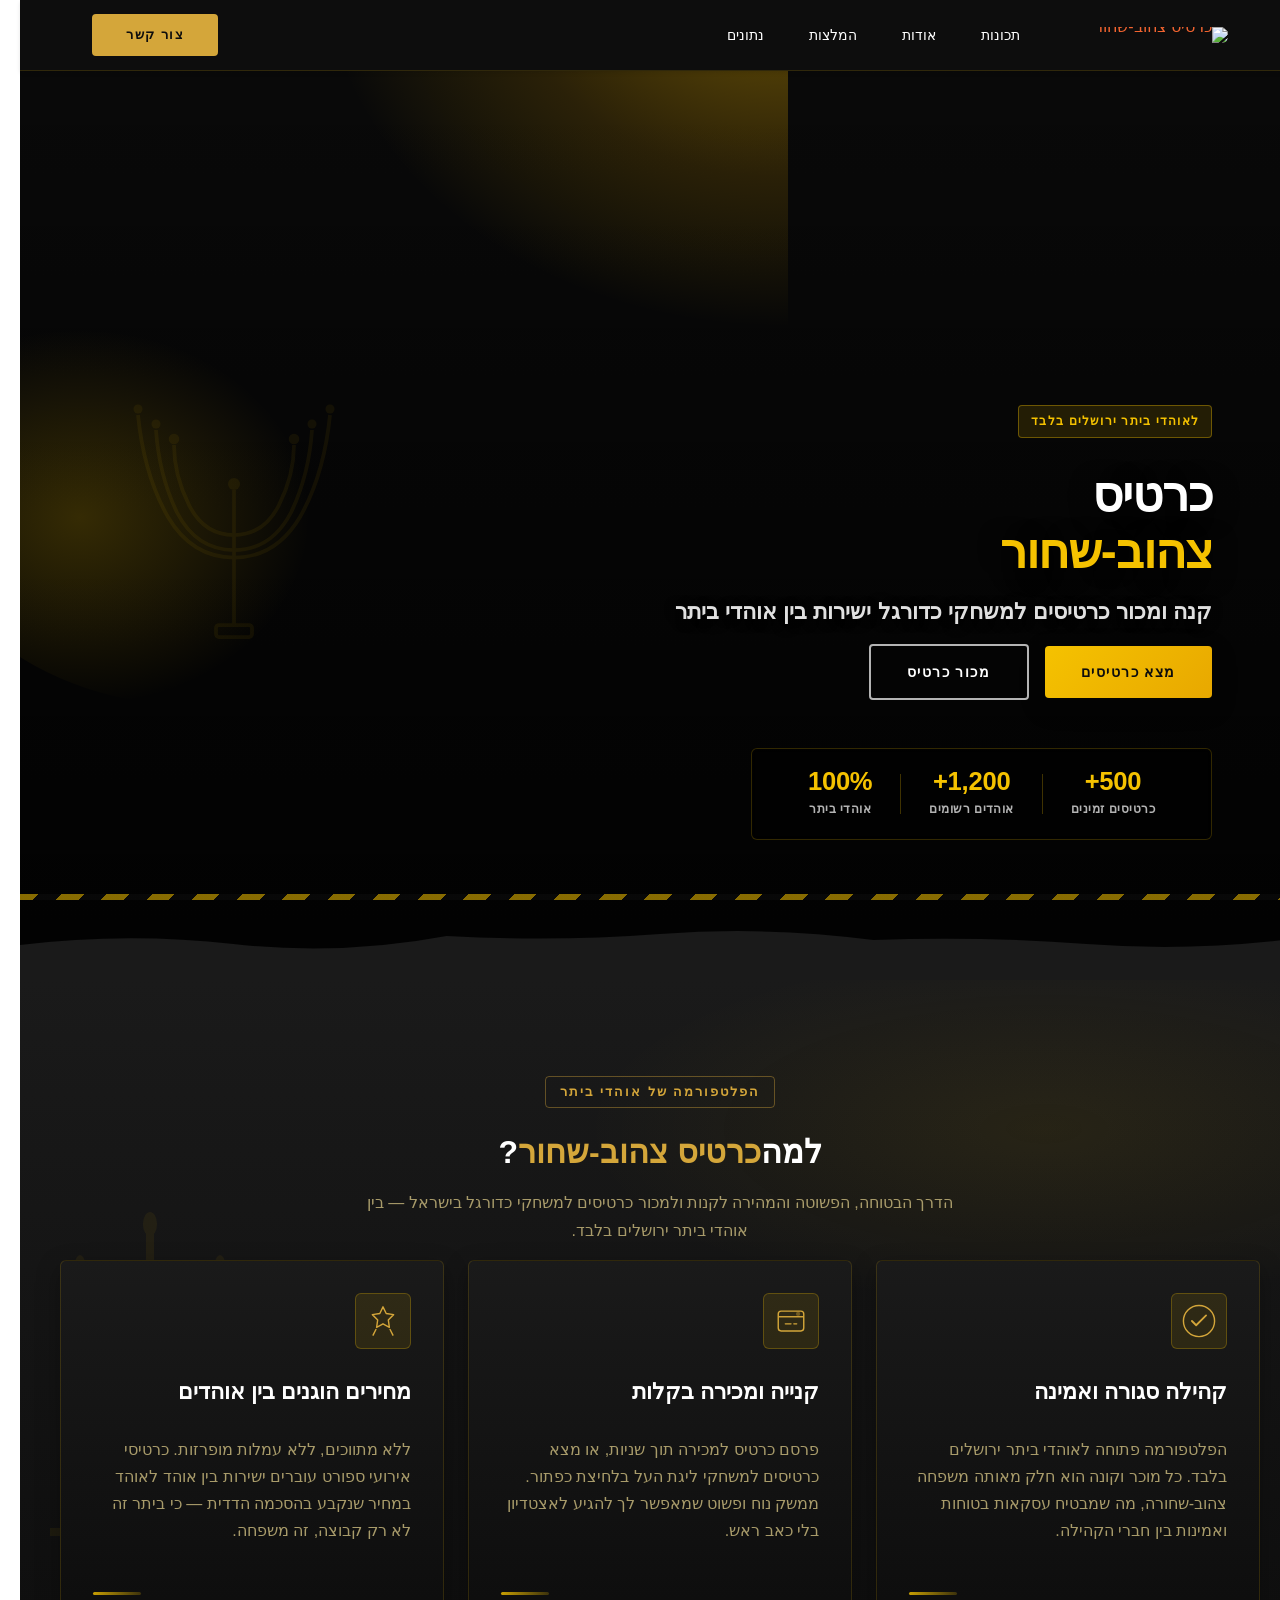
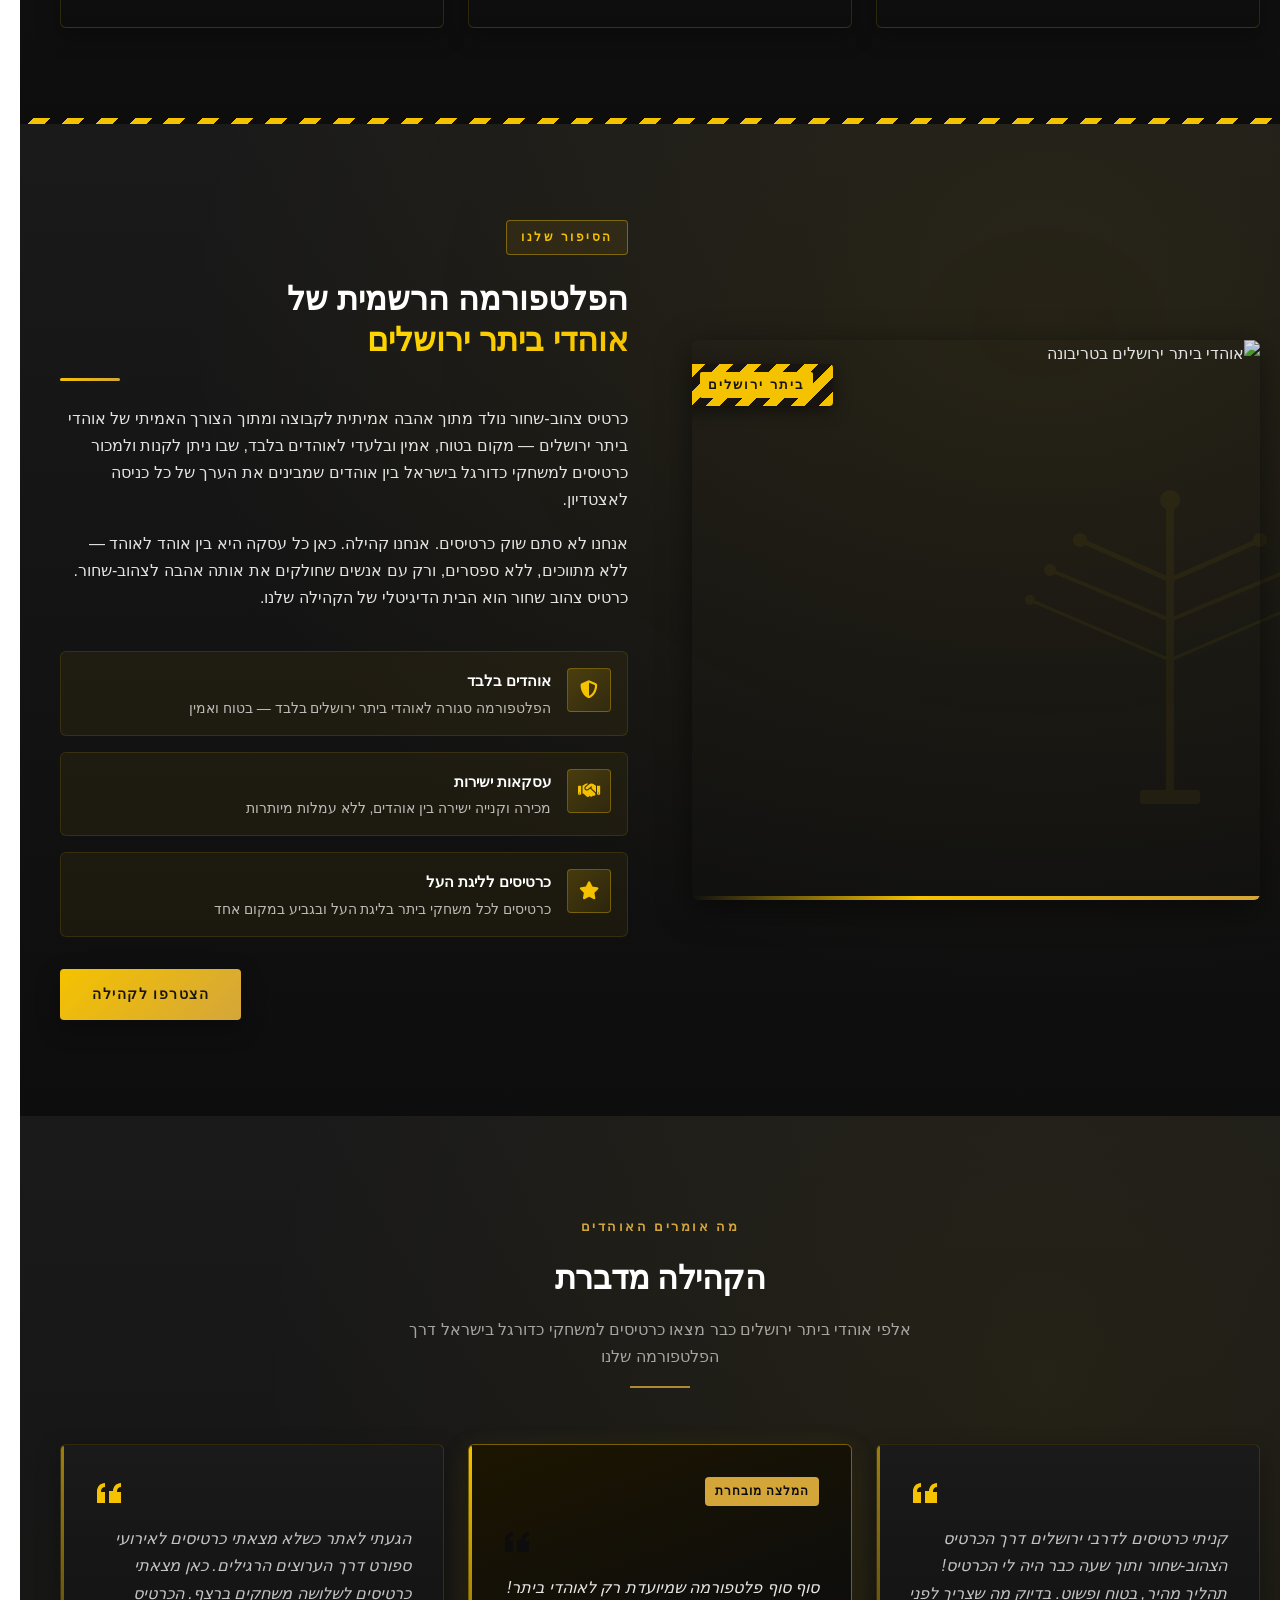
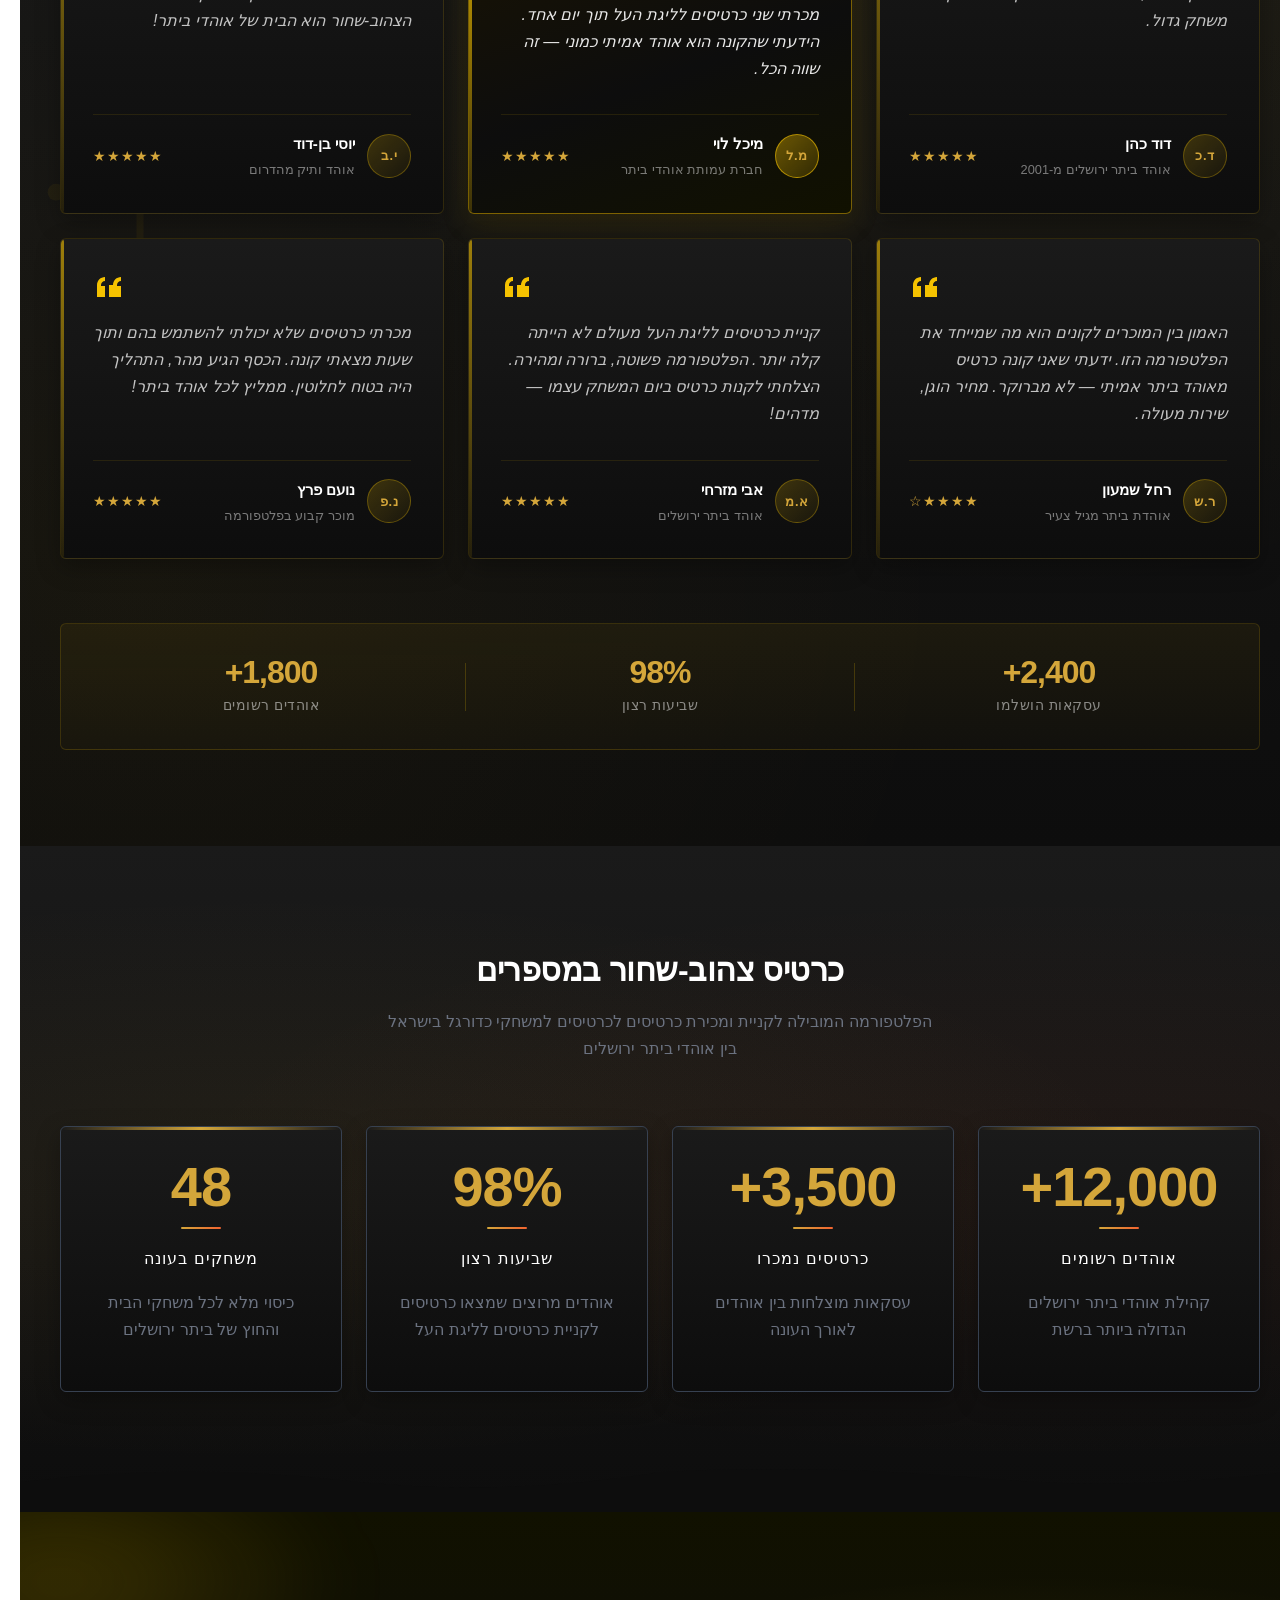
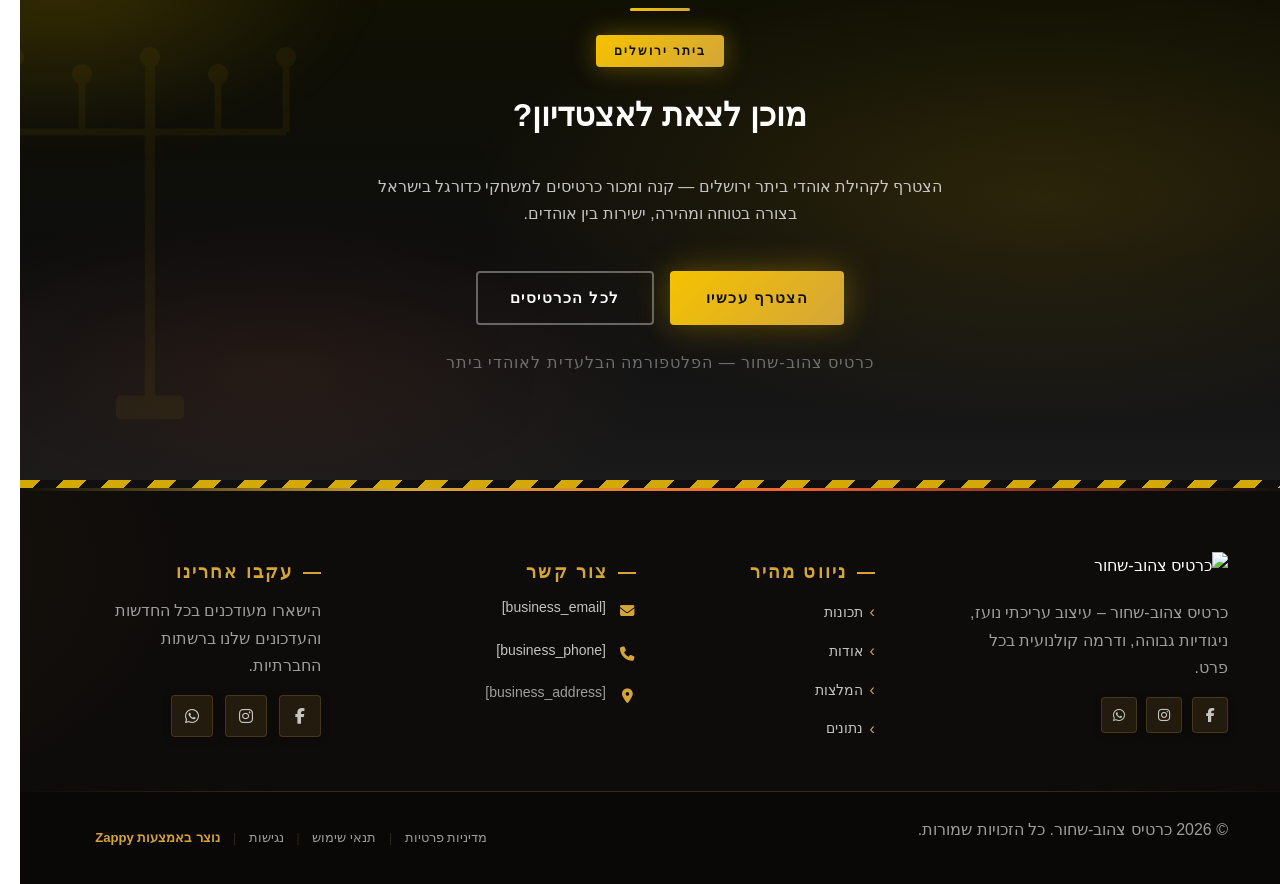
==== public/index.html @ 361d06b7 "Background sync: Progressive GitHub Sync" ====
<!doctype html><html dir="rtl" lang="he"><head><meta charset="UTF-8"><meta content="width=device-width,initial-scale=1" name="viewport"><meta content="index, follow" name="robots"><title>כרטיסים למשחקי כדורגל בישראל — כרטיס צהוב-שחור</title><meta content="בנה אתר לאוהדי ביתר ירושלים בלבד שבוא הם יכולים למכור או לקנות כרטיסים בין אוהדי ביתר שונים" name="description"><meta content="כרטיסים למשחקי כדורגל בישראל, כרטיסים לאירועי ספורט, כרטיס צהוב שחור, קניית כרטיסים לליגת העל" name="keywords"><link href="/assets/favicon.ico" rel="icon" type="image/x-icon"><link href="/assets/favicon-16x16.png" rel="icon" type="image/png" sizes="16x16"><link href="/assets/favicon-32x32.png" rel="icon" type="image/png" sizes="32x32"><link href="/assets/favicon-48x48.png" rel="icon" type="image/png" sizes="48x48"><link href="/assets/favicon-192x192.png" rel="icon" type="image/png" sizes="192x192"><link href="/assets/favicon-512x512.png" rel="icon" type="image/png" sizes="512x512"><link href="/assets/apple-touch-icon.png" rel="apple-touch-icon"><script>!function(){"use strict";var t="9a029552-6ef3-43c3-bfa1-12ee7709a500",e="https://api.zappy5.com/api/analytics/track",a=18e5,n=2592e6,o=!0,i=!0,r=!0;var s=function(){var e="zappy_visitor_"+t,a=null;try{if(a=localStorage.getItem(e)){var o=JSON.parse(a),i=Date.now();if(i-o.created<n)return o.lastSeen=i,localStorage.setItem(e,JSON.stringify(o)),o.id}}catch(t){console.warn("Zappy Analytics: LocalStorage not available")}var r="zv_"+Date.now()+"_"+Math.random().toString(36).substr(2,9);try{localStorage.setItem(e,JSON.stringify({id:r,created:Date.now(),lastSeen:Date.now()}))}catch(t){}return r}(),c=function(){var e="zappy_session_"+t,n=null;try{if(n=sessionStorage.getItem(e)){var o=JSON.parse(n),i=Date.now();if(i-o.timestamp<a)return o.timestamp=i,sessionStorage.setItem(e,JSON.stringify(o)),o.id}}catch(t){console.warn("Zappy Analytics: SessionStorage not available")}var r="zs_"+Date.now()+"_"+Math.random().toString(36).substr(2,9);try{sessionStorage.setItem(e,JSON.stringify({id:r,timestamp:Date.now()}))}catch(t){}return r}();function l(a,n){n=n||{};var o={website_id:t,event_type:a,page_path:window.location.pathname,referrer:document.referrer||"direct",visitor_id:s,session_id:c,metadata:n};if(navigator.sendBeacon){var i=new Blob([JSON.stringify(o)],{type:"application/json"});navigator.sendBeacon(e,i)}else fetch(e,{method:"POST",headers:{"Content-Type":"application/json"},body:JSON.stringify(o),keepalive:!0}).catch(function(t){console.warn("Zappy Analytics: Failed to track event",t)})}o&&l("pageview",{title:document.title,url:window.location.href}),i&&document.addEventListener("click",function(t){var e=t.target;if("BUTTON"===e.tagName||e.closest("button")){var a="BUTTON"===e.tagName?e:e.closest("button");l("click",{element:"button",text:a.textContent.trim().substring(0,100),id:a.id||null,class:a.className||null})}else if("A"===e.tagName||e.closest("a")){var n="A"===e.tagName?e:e.closest("a");l("navigation",{element:"link",text:n.textContent.trim().substring(0,100),href:n.href,external:n.hostname!==window.location.hostname})}},!0),r&&document.addEventListener("submit",function(t){var e=t.target;l("form_submit",{form_id:e.id||null,form_name:e.name||null,form_action:e.action||null,form_method:e.method||"GET"})},!0);var m=Date.now();window.addEventListener("beforeunload",function(){l("page_unload",{time_on_page:Math.floor((Date.now()-m)/1e3),page_path:window.location.pathname})}),window.zappyAnalytics={track:l,getVisitorId:function(){return s},getSessionId:function(){return c}}}()</script><meta content="כרטיסים למשחקי כדורגל בישראל — כרטיס צהוב-שחור" property="og:title"><meta content="בנה אתר לאוהדי ביתר ירושלים בלבד שבוא הם יכולים למכור או לקנות כרטיסים בין אוהדי ביתר שונים" property="og:description"><meta content="summary_large_image" name="twitter:card"><meta content="כרטיסים למשחקי כדורגל בישראל — כרטיס צהוב-שחור" name="twitter:title"><meta content="בנה אתר לאוהדי ביתר ירושלים בלבד שבוא הם יכולים למכור או לקנות כרטיסים בין אוהדי ביתר שונים" name="twitter:description"><meta content="website" property="og:type"><meta content="he_IL" property="og:locale"><link href="https://cdnjs.cloudflare.com/ajax/libs/font-awesome/6.4.0/css/all.min.css" rel="stylesheet"><link href="/assets/favicon.ico" rel="icon" type="image/x-icon"><link href="/assets/favicon-16x16.png" rel="icon" type="image/png" sizes="16x16"><link href="/assets/favicon-32x32.png" rel="icon" type="image/png" sizes="32x32"><link href="/assets/favicon-48x48.png" rel="icon" type="image/png" sizes="48x48"><link href="/assets/favicon-192x192.png" rel="icon" type="image/png" sizes="192x192"><link href="/assets/favicon-512x512.png" rel="icon" type="image/png" sizes="512x512"><link href="/assets/apple-touch-icon.png" rel="apple-touch-icon"><link href="https://cdn.jsdelivr.net/npm/vanilla-cookieconsent@3/dist/cookieconsent.css" rel="stylesheet"><script src="https://cdn.jsdelivr.net/npm/vanilla-cookieconsent@3/dist/cookieconsent.umd.js"></script><script src="https://cdn.jsdelivr.net/gh/mickidum/acc_toolbar/acctoolbar/acctoolbar.min.js"></script><link href="/styles.css" rel="stylesheet"><style id="zappy-dropdown-submenu-styles">#navMenu li:has(.sub-menu),.nav-menu li:has(.sub-menu),.navbar li:has(.sub-menu),nav li:has(.sub-menu){position:relative}#navMenu .sub-menu,.nav-menu .sub-menu,.navbar .sub-menu,nav .sub-menu{display:block!important;position:absolute!important;top:100%;left:0;min-width:220px;background:#fff;border-radius:8px;box-shadow:0 8px 25px rgba(0,0,0,.15);padding:8px 0;opacity:0;visibility:hidden;transform:translateY(10px);transition:all .3s ease;z-index:1000;list-style:none;pointer-events:none}#navMenu li:hover>.sub-menu,.nav-menu li:hover>.sub-menu,.navbar li:hover>.sub-menu,nav li:hover>.sub-menu{opacity:1!important;visibility:visible!important;transform:translateY(0)!important;pointer-events:auto!important}.sub-menu li{list-style:none;margin:0;padding:0}.sub-menu a{display:block!important;padding:10px 16px!important;color:var(--text-dark,#333)!important;font-weight:500;text-decoration:none;white-space:nowrap;transition:background-color .2s}.sub-menu .zappy-nav-child>a{padding-left:28px!important;font-size:.9em!important;opacity:.85!important}[dir=rtl] .sub-menu .zappy-nav-child>a,html[lang=ar] .sub-menu .zappy-nav-child>a,html[lang=he] .sub-menu .zappy-nav-child>a{padding-left:10px!important;padding-right:28px!important}.sub-menu .zappy-nav-parent>a{font-weight:600!important}.sub-menu a:hover{background-color:#f5f5f5}[dir=rtl] .nav-menu .sub-menu,[dir=rtl] .navbar .sub-menu,[dir=rtl] nav .sub-menu,html[lang=ar] .nav-menu .sub-menu,html[lang=ar] .navbar .sub-menu,html[lang=ar] nav .sub-menu,html[lang=he] .nav-menu .sub-menu,html[lang=he] .navbar .sub-menu,html[lang=he] nav .sub-menu{left:auto!important;right:0!important}.sub-menu:empty,.sub-menu:not(:has(li)):not(:has(> a)),.sub-menu:not(:has(li:not(.zappy-hidden-menu-item))):not(:has(> a)){display:none!important;opacity:0!important;visibility:hidden!important;pointer-events:none!important}li:has(.menu-group-title):hover>.sub-menu{opacity:1!important;visibility:visible!important;transform:translateY(0)!important;pointer-events:auto!important}#navMenu>li>.menu-group-title,.nav-menu>li>.menu-group-title{display:inline-block;padding:.5rem 1rem;cursor:default;user-select:none}@media (max-width:768px){#navMenu .sub-menu,.nav-menu .sub-menu,.navbar .sub-menu,nav .sub-menu{position:static!important;transform:none!important;box-shadow:none!important;background:0 0!important;max-height:0;overflow:hidden;opacity:0;visibility:hidden;transition:max-height .3s ease,opacity .3s ease;padding:0!important;border-radius:0!important}#navMenu .sub-menu.mobile-expanded,.nav-menu .sub-menu.mobile-expanded,.navbar .sub-menu.mobile-expanded{max-height:none!important;overflow-y:visible!important;opacity:1!important;visibility:visible!important;padding:8px 0 8px 16px!important}[dir=rtl] .sub-menu.mobile-expanded,html[lang=he] .sub-menu.mobile-expanded{padding:8px 16px 8px 0!important}#navMenu li:hover>.sub-menu,.nav-menu li:hover>.sub-menu,.navbar li:hover>.sub-menu,nav li:hover>.sub-menu{opacity:0;visibility:hidden;pointer-events:none}#navMenu li>.sub-menu.mobile-expanded,.nav-menu li>.sub-menu.mobile-expanded,.navbar li>.sub-menu.mobile-expanded,nav li>.sub-menu.mobile-expanded{opacity:1!important;visibility:visible!important;pointer-events:auto!important}#navMenu li:has(.sub-menu),.nav-menu li:has(.sub-menu),.navbar li:has(.sub-menu),nav li:has(.sub-menu){display:flex!important;flex-wrap:wrap!important;align-items:center!important;position:relative!important;min-height:44px!important}#navMenu li:has(.sub-menu)>a,.nav-menu li:has(.sub-menu)>a,.navbar li:has(.sub-menu)>a,nav li:has(.sub-menu)>a{flex:1!important;min-width:0!important}#navMenu li:has(.sub-menu)>.menu-group-title,.nav-menu li:has(.sub-menu)>.menu-group-title,.navbar li:has(.sub-menu)>.menu-group-title,nav li:has(.sub-menu)>.menu-group-title{flex:1!important;min-width:0!important;padding:0!important;line-height:inherit!important}#navMenu li:has(.sub-menu)>.sub-menu,.nav-menu li:has(.sub-menu)>.sub-menu,.navbar li:has(.sub-menu)>.sub-menu,nav li:has(.sub-menu)>.sub-menu{flex-basis:100%!important;width:100%!important}#navMenu li:has(.sub-menu)>a [class*=arrow],#navMenu li:has(.sub-menu)>a [class*=chevron],.nav-menu li:has(.sub-menu)>a .fa-angle-down,.nav-menu li:has(.sub-menu)>a .fa-chevron-down,.nav-menu li:has(.sub-menu)>a [class*=arrow],.nav-menu li:has(.sub-menu)>a [class*=chevron],nav li:has(.sub-menu)>a [class*=arrow],nav li:has(.sub-menu)>a [class*=chevron]{display:none!important;visibility:hidden!important}.mobile-submenu-toggle{display:flex!important;align-items:center!important;justify-content:center!important;width:44px!important;height:auto!important;background:0 0!important;border:none!important;cursor:pointer!important;color:var(--text-dark)!important;position:static!important;flex-shrink:0!important;align-self:stretch!important;z-index:2!important;padding:0!important;margin:0!important}.mobile-submenu-toggle::after{content:''!important;width:0!important;height:0!important;border-left:6px solid transparent!important;border-right:6px solid transparent!important;border-top:7px solid currentColor!important;transition:transform .3s ease!important}.mobile-submenu-toggle.expanded::after{transform:rotate(180deg)!important}.sub-menu a{padding:10px 0!important;display:block!important;color:var(--text-dark)!important;white-space:normal!important}.sub-menu .zappy-nav-child>a{padding-left:28px!important;font-size:.9em!important;opacity:.85!important}[dir=rtl] .sub-menu .zappy-nav-child>a,html[lang=ar] .sub-menu .zappy-nav-child>a,html[lang=he] .sub-menu .zappy-nav-child>a{padding-left:0!important;padding-right:28px!important}.sub-menu .zappy-nav-parent>a{font-weight:600!important}#navMenu.active,.nav-menu.active{max-width:100vw!important;overflow-x:hidden!important;box-sizing:border-box!important}.navbar .sub-menu li a,.zappy-products-dropdown .sub-menu a,nav.navbar .sub-menu li a{color:var(--text-dark)!important}}@media (min-width:769px){.mobile-submenu-toggle{display:none!important}}</style><style id="mobile-lang-menu-deployed-css">@media (max-width:768px){.lang-switcher,.nav-container .lang-switcher,.nav-cta-container .lang-switcher,.nav-ecommerce-icons .lang-switcher,.nav-icons-left .lang-switcher,.navbar .lang-switcher,.navbar .nav-cta-container .lang-switcher{display:none!important}.mobile-lang-menu{width:100%;border-top:1px solid rgba(128,128,128,.2);padding:8px 0 0 0;margin-top:8px}.mobile-lang-toggle{display:flex!important;align-items:center;justify-content:space-between;width:100%;padding:12px 16px;background:0 0;border:none;cursor:pointer;font-size:15px;color:inherit;font-family:inherit}.mobile-lang-toggle::after{content:'';display:inline-block;width:8px;height:8px;border-right:2px solid currentColor;border-bottom:2px solid currentColor;transform:rotate(45deg);transition:transform .3s ease;margin-left:8px}.mobile-lang-toggle.expanded::after{transform:rotate(-135deg)}.mobile-lang-options{max-height:0;overflow:hidden;transition:max-height .3s ease}.mobile-lang-options.expanded{max-height:300px}.mobile-lang-option{display:flex!important;align-items:center;gap:10px;padding:10px 24px;text-decoration:none;color:inherit;font-size:14px;font-family:inherit}.mobile-lang-option:hover{background:rgba(128,128,128,.1)}.mobile-lang-option.active{font-weight:600;opacity:.7;pointer-events:none}.mobile-lang-option img{width:20px;height:20px;border-radius:50%}}@media (min-width:769px){.mobile-lang-menu{display:none!important}}</style><style id="zappy-widget-visibility">#mic-access-tool-box,#mic-access-tool-general-button,#mic-init-access-tool #mic-access-tool-box,#mic-init-access-tool #mic-access-tool-general-button,#mic-init-access-tool .mic-access-tool-general-button,._access-icon,._access-menu,.mic-access-tool-box,.mic-access-tool-general-button,div[id*=mic-access-tool-box]{display:none!important;visibility:hidden!important;opacity:0!important;pointer-events:none!important}</style></head><body><nav class="navbar" dir="rtl"><button aria-label="Menu" class="mobile-toggle" id="mobileToggle"><svg viewBox="0 0 24 24" fill="none" height="24" width="24" class="hamburger-icon"><path d="M3 12h18M3 6h18M3 18h18" stroke="currentColor" stroke-width="2" stroke-linecap="round"></path></svg><svg viewBox="0 0 24 24" fill="none" height="24" width="24" class="close-icon" style="display:none"><path d="M18 6L6 18M6 6l12 12" stroke="currentColor" stroke-width="2" stroke-linecap="round"></path></svg></button><button aria-label="Call" class="phone-header-btn" data-phone="[business_phone]"><svg viewBox="0 0 24 24" fill="currentColor" height="20" width="20"><path d="M22 16.92v3a2 2 0 0 1-2.18 2 19.79 19.79 0 0 1-8.63-3.07 19.5 19.5 0 0 1-6-6 19.79 19.79 0 0 1-3.07-8.67A2 2 0 0 1 4.11 2h3a2 2 0 0 1 2 1.72 12.84 12.84 0 0 0 .7 2.81 2 2 0 0 1-.45 2.11L8.09 9.91a16 16 0 0 0 6 6l1.27-1.27a2 2 0 0 1 2.11-.45 12.84 12.84 0 0 0 2.81.7A2 2 0 0 1 22 16.92z"></path></svg></button><div class="nav-container"><div class="nav-right-group"><div class="nav-brand"><a href="/" class="logo-link"><img alt="כרטיס צהוב-שחור" src="/assets/general-logo.webp" class="logo"></a></div><ul class="nav-menu" id="navMenu"><li><a href="#features">תכונות</a></li><li><a href="#about">אודות</a></li><li><a href="#testimonials">המלצות</a></li><li><a href="#stats">נתונים</a></li></ul></div><div class="nav-cta-container"><a href="#cta" class="nav-cta-btn">צור קשר</a></div></div></nav><script>window.addEventListener("load",function(){const e=document.querySelector(".navbar, nav, header");if(!e)return void console.log("[Navbar] Navbar element not found");let t=document.getElementById("mobileToggle")||document.querySelector(".mobile-toggle")||document.querySelector(".hamburger")||document.querySelector(".hamburger-menu")||document.querySelector(".menu-toggle")||document.querySelector(".burger-menu")||document.querySelector('[aria-label="Menu"]')||document.querySelector('[aria-label="תפריט"]');const o=document.querySelector(".phone-header-btn"),n=window.getComputedStyle(e);let r=n.backgroundColor;if(console.log("[Navbar] Initial navbar background:",r),"transparent"===r||"rgba(0, 0, 0, 0)"===r||r.startsWith("rgba")&&r.includes(", 0)")){const e=n.backgroundImage;if(e&&"none"!==e)console.log("[Navbar] Navbar has background image/gradient, using dark text"),r="rgb(240, 240, 240)";else{const e=window.getComputedStyle(document.body).backgroundColor;console.log("[Navbar] Navbar transparent, using body background:",e),r=e}}const i=r.match(/\d+/g);if(i&&i.length>=3){const e=(.299*parseInt(i[0])+.587*parseInt(i[1])+.114*parseInt(i[2]))/255;console.log("[Navbar] Mobile button colors preserved from Claude CSS (luminance:",e.toFixed(2)+")");const n=document.createElement("style");n.id="zappy-mobile-nav-fix";document.documentElement.lang;document.documentElement.dir,n.textContent='\n        /* Hide mobile buttons on desktop, show only on mobile */\n        @media (min-width: 769px) {\n          .mobile-toggle,\n          .phone-header-btn {\n            display: none !important;\n          }\n        }\n        \n        /* Show and position mobile buttons correctly on mobile */\n        @media (max-width: 768px) {\n          .mobile-toggle,\n          .phone-header-btn {\n            position: absolute !important;\n            top: 50% !important;\n            transform: translateY(-50%) !important;\n            z-index: 1001 !important;\n            display: flex !important;\n            align-items: center !important;\n            justify-content: center !important;\n            width: 36px !important;\n            height: 36px !important;\n            border-radius: 50% !important;\n            border: none !important;\n            cursor: pointer !important;\n            padding: 6px !important;\n            background: none !important;\n            color: var(--nav-text, var(--text-dark)) !important;\n          }\n          \n          /* LTR positioning (default): hamburger LEFT, phone RIGHT */\n          html:not([dir="rtl"]):not([lang="he"]):not([lang="ar"]) .mobile-toggle,\n          html[dir="ltr"] .mobile-toggle {\n            left: 12px !important;\n            right: auto !important;\n          }\n          html:not([dir="rtl"]):not([lang="he"]):not([lang="ar"]) .phone-header-btn,\n          html[dir="ltr"] .phone-header-btn {\n            right: 12px !important;\n            left: auto !important;\n          }\n          \n          /* RTL positioning: hamburger RIGHT, phone LEFT */\n          html[dir="rtl"] .mobile-toggle,\n          html[lang="he"] .mobile-toggle,\n          html[lang="ar"] .mobile-toggle {\n            right: 12px !important;\n            left: auto !important;\n          }\n          html[dir="rtl"] .phone-header-btn,\n          html[lang="he"] .phone-header-btn,\n          html[lang="ar"] .phone-header-btn {\n            left: 12px !important;\n            right: auto !important;\n          }\n          \n          /* CRITICAL: Ensure nav-container has min-height on mobile */\n          /* All children are positioned absolutely/fixed on mobile, so height:auto collapses to 0 */\n          .nav-container {\n            min-height: 70px !important;\n            position: relative !important;\n          }\n          \n          /* Ensure SVG icons are properly sized and inherit color */\n          .mobile-toggle svg,\n          .phone-header-btn svg {\n            width: 24px !important;\n            height: 24px !important;\n            /* Don\'t force display - let JavaScript control hamburger/close toggle */\n          }\n          \n          /* Reset nav-cta-container on mobile - remove desktop box-shadow/padding */\n          /* that creates a visible ghost box when CTA button is hidden */\n          .nav-cta-container {\n            box-shadow: none !important;\n            padding: 0 !important;\n          }\n          \n          /* Hide nav-cta-container entirely on mobile when there\'s no lang-switcher */\n          /* (only the CTA button is inside, and it\'s hidden on mobile) */\n          .nav-cta-container:not(:has(.lang-switcher)) {\n            display: none !important;\n          }\n          \n          /* CRITICAL: Prevent hero image fade gradient from bleeding over headline text */\n          /* The .image-fade-gradient has bottom: -30px (extends below parent) */\n          /* On mobile stacked layout, this overlaps the h1 text below the image */\n          .hero-image-column {\n            overflow: hidden !important;\n          }\n          .image-fade-gradient {\n            bottom: 0 !important;\n          }\n          \n          /* Hide desktop language switcher on mobile - hamburger menu handles it */\n          /* High specificity to override stored CSS */\n          .lang-switcher,\n          .nav-cta-container .lang-switcher,\n          .nav-container .lang-switcher,\n          .navbar .lang-switcher,\n          .navbar .nav-cta-container .lang-switcher {\n            display: none !important;\n          }\n        }\n      ';const r=document.getElementById("zappy-mobile-nav-fix");r&&r.remove(),document.head.appendChild(n),console.log("[Navbar] Critical CSS injected for mobile nav positioning");const l=window.innerWidth<=768;if(t){const e=t.querySelector(".hamburger-icon"),o=t.querySelector(".close-icon");e&&(e.style.setProperty("width","24px","important"),e.style.setProperty("height","24px","important"),e.style.setProperty("display","block","important")),o&&(o.style.setProperty("width","24px","important"),o.style.setProperty("height","24px","important"),o.style.setProperty("display","none","important")),l?(t.style.setProperty("position","absolute","important"),t.style.setProperty("top","50%","important"),t.style.setProperty("transform","translateY(-50%)","important"),t.style.setProperty("z-index","1001","important"),t.style.removeProperty("left"),t.style.removeProperty("right"),console.log("[Navbar] Mobile toggle positioning applied (mobile viewport)")):(t.style.removeProperty("position"),t.style.removeProperty("top"),t.style.removeProperty("transform"),t.style.removeProperty("z-index"),t.style.removeProperty("left"),t.style.removeProperty("right"),console.log("[Navbar] Desktop viewport - cleared mobile toggle inline positioning"))}if(o){const e=o.querySelector("svg");e&&(e.style.width="24px",e.style.height="24px",e.setAttribute("width","24"),e.setAttribute("height","24")),l?(o.style.setProperty("position","absolute","important"),o.style.setProperty("top","50%","important"),o.style.setProperty("transform","translateY(-50%)","important"),o.style.setProperty("z-index","1001","important"),o.style.removeProperty("left"),o.style.removeProperty("right"),console.log("[Navbar] Phone button positioning applied (mobile viewport)")):(o.style.removeProperty("position"),o.style.removeProperty("top"),o.style.removeProperty("transform"),o.style.removeProperty("z-index"),o.style.removeProperty("left"),o.style.removeProperty("right"),console.log("[Navbar] Desktop viewport - cleared phone button inline positioning"))}}else console.log("[Navbar] Could not parse background color:",r);t=document.getElementById("mobileToggle")||document.querySelector(".mobile-toggle")||document.querySelector(".hamburger")||document.querySelector(".hamburger-menu")||document.querySelector(".menu-toggle")||document.querySelector(".burger-menu")||document.querySelector('[aria-label="Menu"]')||document.querySelector('[aria-label="תפריט"]');const l=document.getElementById("navMenu")||document.querySelector(".nav-menu")||document.querySelector(".nav-links")||document.querySelector("nav ul:not(.submenu)");if(!t||!l)return void console.log("[Navbar] Mobile toggle or menu not found:",{toggle:!!t,menu:!!l});l.id||(l.id="navMenu"),console.log("[Navbar] Initializing mobile menu...");const a=t.cloneNode(!0);t.parentNode.replaceChild(a,t),a.addEventListener("click",function(e){e.preventDefault(),e.stopPropagation();const t=this.querySelector(".hamburger-icon"),o=this.querySelector(".close-icon");l.classList.contains("active")?(l.classList.remove("active"),t&&t.style.setProperty("display","block","important"),o&&o.style.setProperty("display","none","important"),document.body.style.overflow="",console.log("[Navbar] Menu closed")):(l.classList.add("active"),t&&t.style.setProperty("display","none","important"),o&&o.style.setProperty("display","block","important"),document.body.style.overflow="hidden",console.log("[Navbar] Menu opened"))}),l.querySelectorAll("a").forEach(function(e){e.addEventListener("click",function(){if("#"===this.getAttribute("href"))return;const e=a.querySelector(".hamburger-icon"),t=a.querySelector(".close-icon");l.classList.remove("active"),e&&e.style.setProperty("display","block","important"),t&&t.style.setProperty("display","none","important"),document.body.style.overflow="",console.log("[Navbar] Menu closed (link clicked)")})});var s=l.querySelectorAll(".dropdown-toggle");s.forEach(function(e){e.addEventListener("click",function(e){e.preventDefault(),e.stopPropagation();var t=this.closest(".nav-dropdown");t&&(t.parentNode.querySelectorAll(".nav-dropdown.open").forEach(function(e){e!==t&&e.classList.remove("open")}),t.classList.toggle("open"),console.log("[Navbar] Dropdown toggled:",t.classList.contains("open")?"open":"closed"))})}),document.addEventListener("click",function(e){e.target.closest(".nav-dropdown")||document.querySelectorAll(".nav-dropdown.open").forEach(function(e){e.classList.remove("open")})}),console.log("[Navbar] Dropdown handlers initialized for "+s.length+" dropdowns"),o&&o.addEventListener("click",function(){const e=document.querySelectorAll('a[href^="tel:"]'),t=e.length>0?e[0].getAttribute("href").replace("tel:",""):"[business_phone]";window.location.href="tel:"+t,console.log("[Navbar] Phone button clicked")}),console.log("[Navbar] Mobile menu initialized successfully");const p=function(){const e=document.querySelector(".whatsapp-float");e&&(window.innerWidth>=769?(e.style.setProperty("display","none","important"),e.style.setProperty("visibility","hidden","important"),e.style.setProperty("opacity","0","important"),e.style.setProperty("pointer-events","none","important"),console.log("[WhatsApp] Button hidden on desktop")):(e.style.removeProperty("display"),e.style.removeProperty("visibility"),e.style.removeProperty("opacity"),e.style.removeProperty("pointer-events"),console.log("[WhatsApp] Button visible on mobile")))};let c;p(),window.addEventListener("resize",function(){clearTimeout(c),c=setTimeout(p,100)})})</script><main><section class="index-hero-section" data-layout-spec="בית-hero" dir="rtl" data-hero-type="fullscreen-scrim"><div class="index-hero-bg" aria-hidden="true"><img alt="אוהדי ביתר ירושלים באצטדיון" src="/assets/site-index-hero-image-1.webp" data-context="Epic Beitar Jerusalem football match atmosphere: packed stadium with yellow and black scarves waving, dramatic floodlights cutting through smoke, golden confetti falling, passionate fans in yellow jerseys cheering in the stands, cinematic wide angle shot, high contrast dramatic lighting, yellow smoke filling the air above the crowd" data-placeholder="index-hero-image-1" height="700" width="1200" data-hero-bg="true"></div><div class="index-hero-scrim" aria-hidden="true"></div><div class="index-hero-smoke-motif" aria-hidden="true"><svg viewBox="0 0 800 600" xmlns="http://www.w3.org/2000/svg" aria-hidden="true" data-no-icon-edit="true" preserveAspectRatio="xMidYMid slice"><defs><radialGradient cx="70%" cy="20%" id="smokeGold1" r="55%"><stop offset="0%" stop-color="#F5C200" stop-opacity="0.45"></stop><stop offset="60%" stop-color="#E8A800" stop-opacity="0.15"></stop><stop offset="100%" stop-color="#F5C200" stop-opacity="0"></stop></radialGradient><radialGradient cx="30%" cy="60%" id="smokeGold2" r="40%"><stop offset="0%" stop-color="#F5C200" stop-opacity="0.2"></stop><stop offset="100%" stop-color="#F5C200" stop-opacity="0"></stop></radialGradient></defs><ellipse cx="560" cy="120" fill="url(#smokeGold1)" rx="320" ry="260"></ellipse><ellipse cx="240" cy="360" fill="url(#smokeGold2)" rx="220" ry="180"></ellipse></svg></div><div class="index-hero-menorah-watermark" aria-hidden="true"><svg viewBox="0 0 200 220" fill="none" xmlns="http://www.w3.org/2000/svg" aria-hidden="true" data-no-icon-edit="true"><rect height="8" width="24" x="88" y="200" rx="2" stroke="#F5C200" stroke-width="2.5"></rect><line stroke="#F5C200" stroke-width="2.5" x1="100" x2="100" y1="200" y2="110"></line><path d="M100,140 Q80,140 70,120 Q60,100 60,80" fill="none" stroke="#F5C200" stroke-width="2.5"></path><path d="M100,140 Q120,140 130,120 Q140,100 140,80" fill="none" stroke="#F5C200" stroke-width="2.5"></path><path d="M100,150 Q75,150 62,125 Q50,100 48,70" fill="none" stroke="#F5C200" stroke-width="2.5"></path><path d="M100,150 Q125,150 138,125 Q150,100 152,70" fill="none" stroke="#F5C200" stroke-width="2.5"></path><path d="M100,155 Q72,155 56,128 Q40,100 36,60" fill="none" stroke="#F5C200" stroke-width="2.5"></path><path d="M100,155 Q128,155 144,128 Q160,100 164,60" fill="none" stroke="#F5C200" stroke-width="2.5"></path><circle cx="100" cy="106" r="4" fill="#F5C200"></circle><circle cx="60" cy="76" r="3.5" fill="#F5C200"></circle><circle cx="140" cy="76" r="3.5" fill="#F5C200"></circle><circle cx="48" cy="66" r="3" fill="#F5C200"></circle><circle cx="152" cy="66" r="3" fill="#F5C200"></circle><circle cx="36" cy="56" r="3" fill="#F5C200"></circle><circle cx="164" cy="56" r="3" fill="#F5C200"></circle></svg></div><div class="index-hero-container"><div class="index-hero-content"><span class="index-hero-label">לאוהדי ביתר ירושלים בלבד</span><h1 class="index-hero-title">כרטיס<br><span class="index-hero-title-accent">צהוב-שחור</span></h1><h3 class="index-hero-subtitle">קנה ומכור כרטיסים למשחקי כדורגל ישירות בין אוהדי ביתר</h3><div class="index-hero-ctas"><a href="#tickets" class="index-hero-btn-primary">מצא כרטיסים</a><a href="#sell" class="index-hero-btn-secondary">מכור כרטיס</a></div><div class="index-hero-stats"><div class="index-hero-stat"><span class="index-hero-stat-number">500+</span><span class="index-hero-stat-label">כרטיסים זמינים</span></div><div class="index-hero-stat-divider" aria-hidden="true"></div><div class="index-hero-stat"><span class="index-hero-stat-number">1,200+</span><span class="index-hero-stat-label">אוהדים רשומים</span></div><div class="index-hero-stat-divider" aria-hidden="true"></div><div class="index-hero-stat"><span class="index-hero-stat-number">100%</span><span class="index-hero-stat-label">אוהדי ביתר</span></div></div></div></div><div class="index-hero-hazard-stripe" aria-hidden="true"></div><div class="index-hero-divider-wrapper"><svg viewBox="0 0 1200 80" xmlns="http://www.w3.org/2000/svg" aria-hidden="true" data-no-icon-edit="true" preserveAspectRatio="none"><path d="M0,80 L0,45 Q100,32 200,44 T400,36 Q500,42 600,34 T800,40 Q900,36 1000,44 T1200,38 L1200,80 Z" fill="#1a1a1a"></path></svg></div></section><section class="index-features-section" data-layout-spec="בית-features" dir="rtl" id="features"><div class="index-features-section__menorah-bg" aria-hidden="true"><svg viewBox="0 0 300 400" fill="none" xmlns="http://www.w3.org/2000/svg" aria-hidden="true" data-no-icon-edit="true"><line stroke="#F5C200" stroke-width="8" x1="150" x2="150" y1="380" y2="80"></line><line stroke="#F5C200" stroke-width="8" x1="150" x2="50" y1="380" y2="380"></line><line stroke="#F5C200" stroke-width="8" x1="150" x2="250" y1="380" y2="380"></line><path d="M150,180 Q110,170 80,160 L80,120 Q110,130 150,140" fill="none" stroke="#F5C200" stroke-width="5"></path><path d="M150,180 Q190,170 220,160 L220,120 Q190,130 150,140" fill="none" stroke="#F5C200" stroke-width="5"></path><path d="M150,220 Q120,210 100,200 L100,165 Q120,175 150,185" fill="none" stroke="#F5C200" stroke-width="4"></path><path d="M150,220 Q180,210 200,200 L200,165 Q180,175 150,185" fill="none" stroke="#F5C200" stroke-width="4"></path><path d="M150,260 Q130,250 115,240 L115,210 Q130,220 150,230" fill="none" stroke="#F5C200" stroke-width="3"></path><path d="M150,260 Q170,250 185,240 L185,210 Q170,220 150,230" fill="none" stroke="#F5C200" stroke-width="3"></path><ellipse cx="150" cy="72" fill="#F5C200" rx="7" ry="12"></ellipse><ellipse cx="80" cy="112" fill="#F5C200" rx="5" ry="9"></ellipse><ellipse cx="220" cy="112" fill="#F5C200" rx="5" ry="9"></ellipse><ellipse cx="100" cy="157" fill="#F5C200" rx="4" ry="7"></ellipse><ellipse cx="200" cy="157" fill="#F5C200" rx="4" ry="7"></ellipse><ellipse cx="115" cy="202" fill="#F5C200" rx="3" ry="6"></ellipse><ellipse cx="185" cy="202" fill="#F5C200" rx="3" ry="6"></ellipse></svg></div><div class="index-features-section__hazard-stripe" aria-hidden="true"></div><div class="index-features-section__container"><header class="index-features-section__header"><span class="index-features-section__label">הפלטפורמה של אוהדי ביתר</span><h2 class="index-features-section__title">למה<span class="index-features-section__title-accent">כרטיס צהוב-שחור</span>?</h2><p class="index-features-section__subtitle">הדרך הבטוחה, הפשוטה והמהירה לקנות ולמכור כרטיסים למשחקי כדורגל בישראל — בין אוהדי ביתר ירושלים בלבד.</p></header><div class="index-features-section__grid"><article class="index-features-section__card"><div class="index-features-section__card-icon-wrap"><svg viewBox="0 0 48 48" fill="none" xmlns="http://www.w3.org/2000/svg" data-element-type="icon" data-icon-type="svg" aria-hidden="true" class="index-features-section__card-icon"><circle cx="24" cy="24" r="22" stroke="currentColor" stroke-width="2"></circle><path d="M14 24l6 6 14-14" stroke="currentColor" stroke-width="2.5" stroke-linecap="round" stroke-linejoin="round"></path></svg></div><div class="index-features-section__card-body"><h3 class="index-features-section__card-title">קהילה סגורה ואמינה</h3><p class="index-features-section__card-text">הפלטפורמה פתוחה לאוהדי ביתר ירושלים בלבד. כל מוכר וקונה הוא חלק מאותה משפחה צהוב-שחורה, מה שמבטיח עסקאות בטוחות ואמינות בין חברי הקהילה.</p><div class="index-features-section__card-stripe" aria-hidden="true"></div></div></article><article class="index-features-section__card"><div class="index-features-section__card-icon-wrap"><svg viewBox="0 0 48 48" fill="none" xmlns="http://www.w3.org/2000/svg" data-element-type="icon" data-icon-type="svg" aria-hidden="true" class="index-features-section__card-icon"><rect height="28" width="36" x="6" y="10" rx="4" stroke="currentColor" stroke-width="2"></rect><path d="M6 18h36" stroke="currentColor" stroke-width="2"></path><path d="M16 28h8M28 28h4" stroke="currentColor" stroke-width="2" stroke-linecap="round"></path><circle cx="34" cy="14" r="3" fill="currentColor" opacity="0.4"></circle></svg></div><div class="index-features-section__card-body"><h3 class="index-features-section__card-title">קנייה ומכירה בקלות</h3><p class="index-features-section__card-text">פרסם כרטיס למכירה תוך שניות, או מצא כרטיסים למשחקי ליגת העל בלחיצת כפתור. ממשק נוח ופשוט שמאפשר לך להגיע לאצטדיון בלי כאב ראש.</p><div class="index-features-section__card-stripe" aria-hidden="true"></div></div></article><article class="index-features-section__card"><div class="index-features-section__card-icon-wrap"><svg viewBox="0 0 48 48" fill="none" xmlns="http://www.w3.org/2000/svg" data-element-type="icon" data-icon-type="svg" aria-hidden="true" class="index-features-section__card-icon"><path d="M24 4l4.5 9.5 10.5 1.5-7.5 7.5 1.5 10.5L24 28l-9 5 1.5-10.5L9 15l10.5-1.5z" stroke="currentColor" stroke-width="2" stroke-linejoin="round"></path><path d="M14 36l-4 8M34 36l4 8" stroke="currentColor" stroke-width="2" stroke-linecap="round"></path></svg></div><div class="index-features-section__card-body"><h3 class="index-features-section__card-title">מחירים הוגנים בין אוהדים</h3><p class="index-features-section__card-text">ללא מתווכים, ללא עמלות מופרזות. כרטיסי אירועי ספורט עוברים ישירות בין אוהד לאוהד במחיר שנקבע בהסכמה הדדית — כי ביתר זה לא רק קבוצה, זה משפחה.</p><div class="index-features-section__card-stripe" aria-hidden="true"></div></div></article></div></div></section><section class="index-about-section" data-layout-spec="בית-about" dir="rtl" id="about"><div class="about-menorah-watermark" aria-hidden="true"><svg viewBox="0 0 300 400" fill="none" xmlns="http://www.w3.org/2000/svg" aria-hidden="true" data-no-icon-edit="true"><line stroke="#F5C200" stroke-width="8" x1="150" x2="150" y1="380" y2="80"></line><line stroke="#F5C200" stroke-width="5" x1="150" x2="60" y1="160" y2="120"></line><line stroke="#F5C200" stroke-width="5" x1="150" x2="240" y1="160" y2="120"></line><line stroke="#F5C200" stroke-width="4" x1="150" x2="30" y1="200" y2="150"></line><line stroke="#F5C200" stroke-width="4" x1="150" x2="270" y1="200" y2="150"></line><line stroke="#F5C200" stroke-width="3" x1="150" x2="10" y1="240" y2="180"></line><line stroke="#F5C200" stroke-width="3" x1="150" x2="290" y1="240" y2="180"></line><circle cx="150" cy="80" r="10" fill="#F5C200"></circle><circle cx="60" cy="120" r="7" fill="#F5C200"></circle><circle cx="240" cy="120" r="7" fill="#F5C200"></circle><circle cx="30" cy="150" r="6" fill="#F5C200"></circle><circle cx="270" cy="150" r="6" fill="#F5C200"></circle><circle cx="10" cy="180" r="5" fill="#F5C200"></circle><circle cx="290" cy="180" r="5" fill="#F5C200"></circle><rect height="14" width="60" x="120" y="370" fill="#F5C200" rx="3"></rect></svg></div><div class="about-container"><div class="about-image-col"><div class="about-image-wrapper"><img alt="אוהדי ביתר ירושלים בטריבונה" src="/assets/site-index-about-image-1.webp" data-context="Beitar Jerusalem FC fans in yellow and black scarves celebrating together in the stands, stadium atmosphere, passionate crowd, dramatic lighting, Israeli football culture, cinematic editorial style" data-placeholder="index-about-image-1" height="700" width="600"><div class="about-image-accent-bar" aria-hidden="true"></div><div class="about-stripe-badge" aria-hidden="true"><span>ביתר ירושלים</span></div></div></div><div class="about-text-col"><div class="about-label"><span>הסיפור שלנו</span></div><h2 class="about-heading">הפלטפורמה הרשמית של<br><span class="about-heading-accent">אוהדי ביתר ירושלים</span></h2><div class="about-divider" aria-hidden="true"></div><p class="about-body">כרטיס צהוב-שחור נולד מתוך אהבה אמיתית לקבוצה ומתוך הצורך האמיתי של אוהדי ביתר ירושלים — מקום בטוח, אמין ובלעדי לאוהדים בלבד, שבו ניתן לקנות ולמכור כרטיסים למשחקי כדורגל בישראל בין אוהדים שמבינים את הערך של כל כניסה לאצטדיון.</p><p class="about-body">אנחנו לא סתם שוק כרטיסים. אנחנו קהילה. כאן כל עסקה היא בין אוהד לאוהד — ללא מתווכים, ללא ספסרים, ורק עם אנשים שחולקים את אותה אהבה לצהוב-שחור. כרטיס צהוב שחור הוא הבית הדיגיטלי של הקהילה שלנו.</p><ul class="about-features"><li class="about-feature-item"><span class="about-feature-icon" aria-hidden="true"><i class="fas fa-shield-alt"></i></span><div class="about-feature-text"><strong>אוהדים בלבד</strong><span>הפלטפורמה סגורה לאוהדי ביתר ירושלים בלבד — בטוח ואמין</span></div></li><li class="about-feature-item"><span class="about-feature-icon" aria-hidden="true"><i class="fas fa-handshake"></i></span><div class="about-feature-text"><strong>עסקאות ישירות</strong><span>מכירה וקנייה ישירה בין אוהדים, ללא עמלות מיותרות</span></div></li><li class="about-feature-item"><span class="about-feature-icon" aria-hidden="true"><i class="fas fa-star"></i></span><div class="about-feature-text"><strong>כרטיסים לליגת העל</strong><span>כרטיסים לכל משחקי ביתר בליגת העל ובגביע במקום אחד</span></div></li></ul><a href="/contact" class="about-cta-btn">הצטרפו לקהילה</a></div></div></section><section class="index-testimonials-section" data-layout-spec="בית-testimonials" dir="rtl" id="testimonials"><div class="testimonials-menorah-watermark" aria-hidden="true"><svg viewBox="0 0 200 300" fill="none" xmlns="http://www.w3.org/2000/svg" aria-hidden="true" data-no-icon-edit="true"><rect height="60" width="6" x="97" y="240" fill="#F5C200"></rect><rect height="5" width="40" x="80" y="250" fill="#F5C200"></rect><line stroke="#F5C200" stroke-width="5" x1="100" x2="100" y1="240" y2="60"></line><line stroke="#F5C200" stroke-width="4" x1="100" x2="40" y1="100" y2="160"></line><line stroke="#F5C200" stroke-width="4" x1="100" x2="160" y1="100" y2="160"></line><line stroke="#F5C200" stroke-width="3" x1="100" x2="60" y1="120" y2="160"></line><line stroke="#F5C200" stroke-width="3" x1="100" x2="140" y1="120" y2="160"></line><line stroke="#F5C200" stroke-width="3" x1="100" x2="75" y1="140" y2="160"></line><line stroke="#F5C200" stroke-width="3" x1="100" x2="125" y1="140" y2="160"></line><circle cx="100" cy="58" r="7" fill="#F5C200"></circle><circle cx="40" cy="158" r="6" fill="#F5C200"></circle><circle cx="160" cy="158" r="6" fill="#F5C200"></circle><circle cx="60" cy="158" r="5" fill="#F5C200"></circle><circle cx="140" cy="158" r="5" fill="#F5C200"></circle><circle cx="75" cy="158" r="5" fill="#F5C200"></circle><circle cx="125" cy="158" r="5" fill="#F5C200"></circle></svg></div><div class="testimonials-container"><div class="testimonials-header"><span class="testimonials-eyebrow">מה אומרים האוהדים</span><h2 class="testimonials-title">הקהילה מדברת</h2><p class="testimonials-subtitle">אלפי אוהדי ביתר ירושלים כבר מצאו כרטיסים למשחקי כדורגל בישראל דרך הפלטפורמה שלנו</p><div class="testimonials-gold-line" aria-hidden="true"></div></div><div class="testimonials-grid"><article class="testimonial-card"><div class="testimonial-quote-icon" aria-hidden="true"><svg viewBox="0 0 32 32" fill="none" xmlns="http://www.w3.org/2000/svg" data-element-type="icon" data-icon-type="svg" height="32" width="32"><path d="M4 14C4 9.582 7.582 6 12 6v4c-2.206 0-4 1.794-4 4v1h4v11H4V14zm16 0C20 9.582 23.582 6 28 6v4c-2.206 0-4 1.794-4 4v1h4v11H16V14z" fill="#F5C200"></path></svg></div><blockquote class="testimonial-text"><p>קניתי כרטיסים לדרבי ירושלים דרך הכרטיס הצהוב-שחור ותוך שעה כבר היה לי הכרטיס! תהליך מהיר, בטוח ופשוט. בדיוק מה שצריך לפני משחק גדול.</p></blockquote><footer class="testimonial-author"><div class="testimonial-avatar"><span class="avatar-initials">ד.כ</span></div><div class="testimonial-author-info"><strong class="testimonial-name">דוד כהן</strong><span class="testimonial-role">אוהד ביתר ירושלים מ-2001</span></div><div class="testimonial-stars" aria-label="דירוג 5 כוכבים"><span aria-hidden="true">★★★★★</span></div></footer></article><article class="testimonial-card testimonial-card--featured"><div class="testimonial-featured-badge">המלצה מובחרת</div><div class="testimonial-quote-icon" aria-hidden="true"><svg viewBox="0 0 32 32" fill="none" xmlns="http://www.w3.org/2000/svg" data-element-type="icon" data-icon-type="svg" height="32" width="32"><path d="M4 14C4 9.582 7.582 6 12 6v4c-2.206 0-4 1.794-4 4v1h4v11H4V14zm16 0C20 9.582 23.582 6 28 6v4c-2.206 0-4 1.794-4 4v1h4v11H16V14z" fill="#0D0D0D"></path></svg></div><blockquote class="testimonial-text"><p>סוף סוף פלטפורמה שמיועדת רק לאוהדי ביתר! מכרתי שני כרטיסים לליגת העל תוך יום אחד. הידעתי שהקונה הוא אוהד אמיתי כמוני — זה שווה הכל.</p></blockquote><footer class="testimonial-author"><div class="testimonial-avatar testimonial-avatar--featured"><span class="avatar-initials">מ.ל</span></div><div class="testimonial-author-info"><strong class="testimonial-name">מיכל לוי</strong><span class="testimonial-role">חברת עמותת אוהדי ביתר</span></div><div class="testimonial-stars" aria-label="דירוג 5 כוכבים"><span aria-hidden="true">★★★★★</span></div></footer></article><article class="testimonial-card"><div class="testimonial-quote-icon" aria-hidden="true"><svg viewBox="0 0 32 32" fill="none" xmlns="http://www.w3.org/2000/svg" data-element-type="icon" data-icon-type="svg" height="32" width="32"><path d="M4 14C4 9.582 7.582 6 12 6v4c-2.206 0-4 1.794-4 4v1h4v11H4V14zm16 0C20 9.582 23.582 6 28 6v4c-2.206 0-4 1.794-4 4v1h4v11H16V14z" fill="#F5C200"></path></svg></div><blockquote class="testimonial-text"><p>הגעתי לאתר כשלא מצאתי כרטיסים לאירועי ספורט דרך הערוצים הרגילים. כאן מצאתי כרטיסים לשלושה משחקים ברצף. הכרטיס הצהוב-שחור הוא הבית של אוהדי ביתר!</p></blockquote><footer class="testimonial-author"><div class="testimonial-avatar"><span class="avatar-initials">י.ב</span></div><div class="testimonial-author-info"><strong class="testimonial-name">יוסי בן-דוד</strong><span class="testimonial-role">אוהד ותיק מהדרום</span></div><div class="testimonial-stars" aria-label="דירוג 5 כוכבים"><span aria-hidden="true">★★★★★</span></div></footer></article><article class="testimonial-card"><div class="testimonial-quote-icon" aria-hidden="true"><svg viewBox="0 0 32 32" fill="none" xmlns="http://www.w3.org/2000/svg" data-element-type="icon" data-icon-type="svg" height="32" width="32"><path d="M4 14C4 9.582 7.582 6 12 6v4c-2.206 0-4 1.794-4 4v1h4v11H4V14zm16 0C20 9.582 23.582 6 28 6v4c-2.206 0-4 1.794-4 4v1h4v11H16V14z" fill="#F5C200"></path></svg></div><blockquote class="testimonial-text"><p>האמון בין המוכרים לקונים הוא מה שמייחד את הפלטפורמה הזו. ידעתי שאני קונה כרטיס מאוהד ביתר אמיתי — לא מברוקר. מחיר הוגן, שירות מעולה.</p></blockquote><footer class="testimonial-author"><div class="testimonial-avatar"><span class="avatar-initials">ר.ש</span></div><div class="testimonial-author-info"><strong class="testimonial-name">רחל שמעון</strong><span class="testimonial-role">אוהדת ביתר מגיל צעיר</span></div><div class="testimonial-stars" aria-label="דירוג 4 כוכבים"><span aria-hidden="true">★★★★☆</span></div></footer></article><article class="testimonial-card"><div class="testimonial-quote-icon" aria-hidden="true"><svg viewBox="0 0 32 32" fill="none" xmlns="http://www.w3.org/2000/svg" data-element-type="icon" data-icon-type="svg" height="32" width="32"><path d="M4 14C4 9.582 7.582 6 12 6v4c-2.206 0-4 1.794-4 4v1h4v11H4V14zm16 0C20 9.582 23.582 6 28 6v4c-2.206 0-4 1.794-4 4v1h4v11H16V14z" fill="#F5C200"></path></svg></div><blockquote class="testimonial-text"><p>קניית כרטיסים לליגת העל מעולם לא הייתה קלה יותר. הפלטפורמה פשוטה, ברורה ומהירה. הצלחתי לקנות כרטיס ביום המשחק עצמו — מדהים!</p></blockquote><footer class="testimonial-author"><div class="testimonial-avatar"><span class="avatar-initials">א.מ</span></div><div class="testimonial-author-info"><strong class="testimonial-name">אבי מזרחי</strong><span class="testimonial-role">אוהד ביתר ירושלים</span></div><div class="testimonial-stars" aria-label="דירוג 5 כוכבים"><span aria-hidden="true">★★★★★</span></div></footer></article><article class="testimonial-card"><div class="testimonial-quote-icon" aria-hidden="true"><svg viewBox="0 0 32 32" fill="none" xmlns="http://www.w3.org/2000/svg" data-element-type="icon" data-icon-type="svg" height="32" width="32"><path d="M4 14C4 9.582 7.582 6 12 6v4c-2.206 0-4 1.794-4 4v1h4v11H4V14zm16 0C20 9.582 23.582 6 28 6v4c-2.206 0-4 1.794-4 4v1h4v11H16V14z" fill="#F5C200"></path></svg></div><blockquote class="testimonial-text"><p>מכרתי כרטיסים שלא יכולתי להשתמש בהם ותוך שעות מצאתי קונה. הכסף הגיע מהר, התהליך היה בטוח לחלוטין. ממליץ לכל אוהד ביתר!</p></blockquote><footer class="testimonial-author"><div class="testimonial-avatar"><span class="avatar-initials">נ.פ</span></div><div class="testimonial-author-info"><strong class="testimonial-name">נועם פרץ</strong><span class="testimonial-role">מוכר קבוע בפלטפורמה</span></div><div class="testimonial-stars" aria-label="דירוג 5 כוכבים"><span aria-hidden="true">★★★★★</span></div></footer></article></div><div class="testimonials-stats"><div class="testimonials-stat"><span class="stat-number">2,400+</span><span class="stat-label">עסקאות הושלמו</span></div><div class="testimonials-stat-divider" aria-hidden="true"></div><div class="testimonials-stat"><span class="stat-number">98%</span><span class="stat-label">שביעות רצון</span></div><div class="testimonials-stat-divider" aria-hidden="true"></div><div class="testimonials-stat"><span class="stat-number">1,800+</span><span class="stat-label">אוהדים רשומים</span></div></div></div></section><section class="index-stats-section" data-layout-spec="בית-stats" dir="rtl" id="stats"><div class="index-stats-container"><div class="index-stats-header"><h2 class="index-stats-title">כרטיס צהוב-שחור במספרים</h2><p class="index-stats-subtitle">הפלטפורמה המובילה לקניית ומכירת כרטיסים לכרטיסים למשחקי כדורגל בישראל בין אוהדי ביתר ירושלים</p></div><div class="index-stats-grid"><article class="index-stat-card"><div class="index-stat-number"><span class="index-stat-value">12,000+</span></div><div class="index-stat-accent-line"></div><p class="index-stat-label">אוהדים רשומים</p><p class="index-stat-desc">קהילת אוהדי ביתר ירושלים הגדולה ביותר ברשת</p></article><article class="index-stat-card"><div class="index-stat-number"><span class="index-stat-value">3,500+</span></div><div class="index-stat-accent-line"></div><p class="index-stat-label">כרטיסים נמכרו</p><p class="index-stat-desc">עסקאות מוצלחות בין אוהדים לאורך העונה</p></article><article class="index-stat-card"><div class="index-stat-number"><span class="index-stat-value">98%</span></div><div class="index-stat-accent-line"></div><p class="index-stat-label">שביעות רצון</p><p class="index-stat-desc">אוהדים מרוצים שמצאו כרטיסים לקניית כרטיסים לליגת העל</p></article><article class="index-stat-card"><div class="index-stat-number"><span class="index-stat-value">48</span></div><div class="index-stat-accent-line"></div><p class="index-stat-label">משחקים בעונה</p><p class="index-stat-desc">כיסוי מלא לכל משחקי הבית והחוץ של ביתר ירושלים</p></article></div></div><div class="index-stats-divider-wrapper"><svg viewBox="0 0 1200 60" xmlns="http://www.w3.org/2000/svg" aria-hidden="true" data-no-icon-edit="true" preserveAspectRatio="none"><path d="M0,60 L0,30 Q150,10 300,28 T600,20 Q750,12 900,26 T1200,18 L1200,60 Z" fill="#0D0D0D"></path></svg></div></section><section class="index-cta-section" data-layout-spec="בית-cta" dir="rtl" id="cta"><div class="index-cta-menorah-watermark" aria-hidden="true"><svg viewBox="0 0 200 280" fill="none" xmlns="http://www.w3.org/2000/svg" aria-hidden="true" data-no-icon-edit="true"><line stroke="#F5C200" stroke-width="6" x1="100" x2="100" y1="260" y2="60"></line><line stroke="#F5C200" stroke-width="4" x1="100" x2="20" y1="100" y2="100"></line><line stroke="#F5C200" stroke-width="4" x1="100" x2="180" y1="100" y2="100"></line><line stroke="#F5C200" stroke-width="4" x1="20" x2="20" y1="100" y2="60"></line><line stroke="#F5C200" stroke-width="4" x1="180" x2="180" y1="100" y2="60"></line><line stroke="#F5C200" stroke-width="4" x1="60" x2="60" y1="100" y2="70"></line><line stroke="#F5C200" stroke-width="4" x1="140" x2="140" y1="100" y2="70"></line><line stroke="#F5C200" stroke-width="4" x1="100" x2="100" y1="100" y2="60"></line><circle cx="20" cy="56" r="6" fill="#F5C200"></circle><circle cx="60" cy="66" r="6" fill="#F5C200"></circle><circle cx="100" cy="56" r="6" fill="#F5C200"></circle><circle cx="140" cy="66" r="6" fill="#F5C200"></circle><circle cx="180" cy="56" r="6" fill="#F5C200"></circle><rect height="14" width="40" x="80" y="255" fill="#F5C200" rx="3"></rect></svg></div><div class="index-cta-hazard-stripe" aria-hidden="true"></div><div class="index-cta-smoke-glow" aria-hidden="true"></div><div class="index-cta-container"><div class="index-cta-badge">ביתר ירושלים</div><h2 class="index-cta-headline">מוכן לצאת לאצטדיון?</h2><p class="index-cta-subtext">הצטרף לקהילת אוהדי ביתר ירושלים — קנה ומכור כרטיסים למשחקי כדורגל בישראל בצורה בטוחה ומהירה, ישירות בין אוהדים.</p><div class="index-cta-actions"><a href="/contact" class="index-cta-btn-primary">הצטרף עכשיו</a><a href="/listings" class="index-cta-btn-secondary">לכל הכרטיסים</a></div><p class="index-cta-footnote">כרטיס צהוב-שחור — הפלטפורמה הבלעדית לאוהדי ביתר</p></div></section></main><footer class="site-footer"><div class="footer-top"><div class="footer-container"><div class="footer-grid"><div class="footer-col footer-brand"><div class="footer-logo-wrap"><img alt="כרטיס צהוב-שחור" src="/assets/general-logo.webp" class="logo"></div><p class="footer-tagline">כרטיס צהוב-שחור – עיצוב עריכתי נועז, ניגודיות גבוהה, ודרמה קולנועית בכל פרט.</p><div class="footer-social"><a href="[facebook_handle]" aria-label="Facebook"><i class="fab fa-facebook-f"></i></a><a href="[instagram_handle]" aria-label="Instagram"><i class="fab fa-instagram"></i></a><a href="[whatsapp_handle]" aria-label="WhatsApp"><i class="fab fa-whatsapp"></i></a></div></div><div class="footer-col footer-links"><h4 class="footer-heading"><span class="heading-accent"></span>ניווט מהיר</h4><ul class="footer-nav"><li><a href="#features">תכונות</a></li><li><a href="#about">אודות</a></li><li><a href="#testimonials">המלצות</a></li><li><a href="#stats">נתונים</a></li></ul></div><div class="footer-col footer-contact-col"><h4 class="footer-heading"><span class="heading-accent"></span>צור קשר</h4><ul class="footer-contact"><li><span class="contact-icon"><i class="fas fa-envelope"></i></span><span class="contact-text"><a href="mailto:[business_email]">[business_email]</a></span></li><li><span class="contact-icon"><i class="fas fa-phone"></i></span><span class="contact-text"><a href="tel:[business_phone]">[business_phone]</a></span></li><li><a href="/"><span class="contact-icon"><i class="fas fa-map-marker-alt"></i></span><span class="contact-text">[business_address]</span></a></li></ul></div><div class="footer-col footer-extra"><h4 class="footer-heading"><span class="heading-accent"></span>עקבו אחרינו</h4><p class="footer-social-label">הישארו מעודכנים בכל החדשות והעדכונים שלנו ברשתות החברתיות.</p><div class="footer-social footer-social-large"><a href="[facebook_handle]" aria-label="Facebook"><i class="fab fa-facebook-f"></i></a><a href="[instagram_handle]" aria-label="Instagram"><i class="fab fa-instagram"></i></a><a href="[whatsapp_handle]" aria-label="WhatsApp"><i class="fab fa-whatsapp"></i></a></div></div></div></div></div><div class="footer-divider"></div><div class="footer-bottom"><div class="footer-container"><div class="footer-bottom-inner"><p class="footer-copyright">© 2026 כרטיס צהוב-שחור. כל הזכויות שמורות.</p><div class="footer-legal"><a href="/privacy">מדיניות פרטיות</a><span class="legal-sep">|</span><a href="/terms">תנאי שימוש</a><span class="legal-sep">|</span><a href="/accessibility">נגישות</a><span class="legal-sep">|</span><a href="https://zappy5.com" class="zappy-attribution" target="_blank">נוצר באמצעות Zappy</a></div></div></div></div></footer><a href="https://wa.me/[whatsapp_handle]" class="whatsapp-float" aria-label="WhatsApp"><i class="fab fa-whatsapp"></i></a><div data-integration="accessibility:toolbar"></div><script src="/script.js"></script><script id="zappy-mobile-submenu-script">!function(){function e(){if(window.innerWidth>768)return document.querySelectorAll(".mobile-submenu-toggle").forEach(function(e){e.remove()}),void document.querySelectorAll(".sub-menu.mobile-expanded").forEach(function(e){e.classList.remove("mobile-expanded")});document.querySelectorAll(".nav-menu li:has(.sub-menu), nav li:has(.sub-menu), .navbar li:has(.sub-menu), #navMenu li:has(.sub-menu)").forEach(function(e){if(!e.querySelector(".mobile-submenu-toggle")){var t=e.querySelector(".sub-menu"),n=e.querySelector(":scope > a");if(t&&n){var o=document.createElement("button");o.className="mobile-submenu-toggle",o.setAttribute("aria-label","Toggle submenu"),o.setAttribute("type","button"),n.insertAdjacentElement("afterend",o),o.addEventListener("click",function(e){e.preventDefault(),e.stopPropagation(),document.querySelectorAll(".sub-menu.mobile-expanded").forEach(function(e){if(e!==t){e.classList.remove("mobile-expanded");var n=e.parentElement.querySelector(".mobile-submenu-toggle");n&&n.classList.remove("expanded")}}),t.classList.toggle("mobile-expanded"),o.classList.toggle("expanded")})}}})}var t;"loading"===document.readyState?document.addEventListener("DOMContentLoaded",e):e(),window.addEventListener("resize",function(){clearTimeout(t),t=setTimeout(e,250)});var n=new MutationObserver(function(t){t.forEach(function(t){if("attributes"===t.type){var n=t.target;n.classList&&(n.classList.contains("active")||n.classList.contains("open"))&&setTimeout(e,100)}})});setTimeout(function(){document.querySelectorAll(".mobile-menu, .nav-menu, #navMenu, nav").forEach(function(e){n.observe(e,{attributes:!0,attributeFilter:["class","style"]})})},500)}()</script><script id="zappy-mobile-lang-menu-script">!function(){function e(){if(window.innerWidth>768){var e=document.querySelector(".mobile-lang-menu");e&&e.remove()}else if(!document.querySelector(".mobile-lang-menu")){var n=document.querySelector(".lang-switcher");if(n){var a=n.querySelector(".lang-switcher-dropdown");if(a){var i=a.querySelectorAll(".lang-option");if(0!==i.length){var t=document.getElementById("navMenu")||document.querySelector(".nav-menu")||document.querySelector("nav ul");if(t){var l=document.documentElement.lang||"en",s=document.createElement("div");s.className="mobile-lang-menu";var c={he:{name:"עברית",flag:"https://api.iconify.design/circle-flags/il.svg"},en:{name:"English",flag:"https://api.iconify.design/circle-flags/us.svg"},ar:{name:"العربية",flag:"https://api.iconify.design/circle-flags/sa.svg"},fr:{name:"Français",flag:"https://api.iconify.design/circle-flags/fr.svg"},es:{name:"Español",flag:"https://api.iconify.design/circle-flags/es.svg"},de:{name:"Deutsch",flag:"https://api.iconify.design/circle-flags/de.svg"},ru:{name:"Русский",flag:"https://api.iconify.design/circle-flags/ru.svg"},zh:{name:"中文",flag:"https://api.iconify.design/circle-flags/cn.svg"},ja:{name:"日本語",flag:"https://api.iconify.design/circle-flags/jp.svg"},pt:{name:"Português",flag:"https://api.iconify.design/circle-flags/br.svg"},it:{name:"Italiano",flag:"https://api.iconify.design/circle-flags/it.svg"},ko:{name:"한국어",flag:"https://api.iconify.design/circle-flags/kr.svg"}}[l]||{name:l,flag:""},r=document.createElement("button");r.className="mobile-lang-toggle",r.type="button";var g=c.flag?'<img src="'+c.flag+'" width="20" height="20" alt="" style="border-radius:50%;margin-right:8px;margin-left:8px;">':"";r.innerHTML=g+c.name,s.appendChild(r);var o=document.createElement("div");o.className="mobile-lang-options";var d=document.createElement("a");d.className="mobile-lang-option active",d.href="#",d.innerHTML=g+c.name,o.appendChild(d),i.forEach(function(e){var n=document.createElement("a");n.className="mobile-lang-option",n.href=e.getAttribute("href"),n.innerHTML=e.innerHTML,o.appendChild(n)}),s.appendChild(o),t.appendChild(s),r.addEventListener("click",function(e){e.preventDefault(),e.stopPropagation(),r.classList.toggle("expanded"),o.classList.toggle("expanded")})}}}}}}"loading"===document.readyState?document.addEventListener("DOMContentLoaded",e):e(),window.addEventListener("resize",function(){clearTimeout(window._mlrt),window._mlrt=setTimeout(e,250)})}()</script></body></html>
---- styles.css ----
/* Self-hosted fonts (Inter + Rubik for multi-language support) */

/* Inter font (English / LTR languages) */
@font-face {
  font-family: 'Inter';
  font-style: normal;
  font-weight: 400;
  font-display: swap;
  src: url('assets/fonts/Inter-Regular.woff2') format('woff2');
}

@font-face {
  font-family: 'Inter';
  font-style: normal;
  font-weight: 500;
  font-display: swap;
  src: url('assets/fonts/Inter-Medium.woff2') format('woff2');
}

@font-face {
  font-family: 'Inter';
  font-style: normal;
  font-weight: 600;
  font-display: swap;
  src: url('assets/fonts/Inter-SemiBold.woff2') format('woff2');
}

@font-face {
  font-family: 'Inter';
  font-style: normal;
  font-weight: 700;
  font-display: swap;
  src: url('assets/fonts/Inter-Bold.woff2') format('woff2');
}

/* Rubik font (Hebrew / RTL languages) */
@font-face {
  font-family: 'Rubik';
  font-style: normal;
  font-weight: 400;
  font-display: swap;
  src: url('assets/fonts/Rubik-Regular.woff2') format('woff2');
}

@font-face {
  font-family: 'Rubik';
  font-style: normal;
  font-weight: 500;
  font-display: swap;
  src: url('assets/fonts/Rubik-Medium.woff2') format('woff2');
}

@font-face {
  font-family: 'Rubik';
  font-style: normal;
  font-weight: 600;
  font-display: swap;
  src: url('assets/fonts/Rubik-SemiBold.woff2') format('woff2');
}

@font-face {
  font-family: 'Rubik';
  font-style: normal;
  font-weight: 700;
  font-display: swap;
  src: url('assets/fonts/Rubik-Bold.woff2') format('woff2');
}


/* Self-hosted fonts (Inter + Rubik for multi-language support) */

/* Inter font (English / LTR languages) */
@font-face {
  font-family: 'Inter';
  font-style: normal;
  font-weight: 400;
  font-display: swap;
  src: url('assets/fonts/Inter-Regular.woff2') format('woff2');
}

@font-face {
  font-family: 'Inter';
  font-style: normal;
  font-weight: 500;
  font-display: swap;
  src: url('assets/fonts/Inter-Medium.woff2') format('woff2');
}

@font-face {
  font-family: 'Inter';
  font-style: normal;
  font-weight: 600;
  font-display: swap;
  src: url('assets/fonts/Inter-SemiBold.woff2') format('woff2');
}

@font-face {
  font-family: 'Inter';
  font-style: normal;
  font-weight: 700;
  font-display: swap;
  src: url('assets/fonts/Inter-Bold.woff2') format('woff2');
}

/* Rubik font (Hebrew / RTL languages) */
@font-face {
  font-family: 'Rubik';
  font-style: normal;
  font-weight: 400;
  font-display: swap;
  src: url('assets/fonts/Rubik-Regular.woff2') format('woff2');
}

@font-face {
  font-family: 'Rubik';
  font-style: normal;
  font-weight: 500;
  font-display: swap;
  src: url('assets/fonts/Rubik-Medium.woff2') format('woff2');
}

@font-face {
  font-family: 'Rubik';
  font-style: normal;
  font-weight: 600;
  font-display: swap;
  src: url('assets/fonts/Rubik-SemiBold.woff2') format('woff2');
}

@font-face {
  font-family: 'Rubik';
  font-style: normal;
  font-weight: 700;
  font-display: swap;
  src: url('assets/fonts/Rubik-Bold.woff2') format('woff2');
}
:root {
  --primary: #171411;
  --secondary: #D4A63A;
  --accent: #F26430;
  --bg-light: #EFE3C8;
  --bg-dark: #1a1a1a;
  --text-dark: #171411;
  --text-light: #ffffff;
  --text-muted: #6b7280;
  --border-light: #e5e7eb;
  --border-dark: #374151;
  --nav-bg: #0D0D0D;
  --nav-text: #FFFFFF;
  --nav-text-hover: #F5C200;

  --radius-sm: 4px;
  --radius-card: 6px;
  --radius-btn: 4px;
  --radius-img: 6px;
  --radius-badge: 4px;
  --radius-input: 4px;
  --shadow-subtle: 0 2px 8px rgba(0,0,0,0.25);
  --shadow-card: 0 8px 24px rgba(0,0,0,0.3);
  --shadow-elevated: 0 16px 48px rgba(0,0,0,0.5);
  --shadow-btn-hover: 0 0 32px rgba(245,194,0,0.35);
  --spacing-section: 96px;
  --spacing-section-mobile: 56px;
  --spacing-card-padding: 32px;
  --spacing-card-gap: 24px;
  --spacing-element-gap: 16px;
  --transition-default: all 0.25s ease;
  --transition-hover: all 0.2s ease;

  --gradient-primary: linear-gradient(180deg, #F5C200 0%, #E8A800 100%);
  --gradient-gold-shine: linear-gradient(135deg, #FFD700 0%, #F5C200 50%, #C89600 100%);
  --gradient-secondary: linear-gradient(180deg, #1A1A1A 0%, #0D0D0D 100%);
  --gradient-gold-accent: linear-gradient(90deg, #F5C200 0%, #E8A800 100%);
  --gradient-dark-section: linear-gradient(180deg, #111100 0%, #0D0D0D 100%);
  --gradient-overlay-dark: linear-gradient(180deg, rgba(0,0,0,0.1) 0%, rgba(0,0,0,0.85) 100%);
  --gradient-light-section: linear-gradient(180deg, #E8D9A0 0%, #D4C070 100%);
  --gradient-overlay-light: linear-gradient(180deg, rgba(245,194,0,0.15) 0%, rgba(0,0,0,0.7) 100%);
}

*,
*::before,
*::after {
  box-sizing: border-box;
  margin: 0;
  padding: 0;
}

html {
  font-size: 16px !important;
  scroll-behavior: smooth;
  direction: rtl;
  text-size-adjust: 100%;
  -webkit-text-size-adjust: 100%;
}

body {
  font-size: 16px !important;
  line-height: 1.7 !important;
  font-family: 'Rubik', sans-serif;
  color: var(--text-dark);
  background-color: #ffffff;
  direction: rtl;
  text-align: right;
  -webkit-font-smoothing: antialiased;
  -moz-osx-font-smoothing: grayscale;
}

h1, h2, h3, h4, h5, h6 {
  font-family: 'Rubik', sans-serif;
  font-weight: 700;
  color: var(--text-dark);
}

h1 {
  font-size: 48px !important;
  font-weight: 700 !important;
  line-height: 1.2 !important;
  margin-bottom: 1rem !important;
  margin-top: 0.5rem !important;
}

h2 {
  font-size: 32px !important;
  font-weight: 600 !important;
  line-height: 1.3 !important;
  margin-bottom: 1rem !important;
  margin-top: 0.5rem !important;
}

h3 {
  font-size: 22px !important;
  font-weight: 600 !important;
  line-height: 1.4 !important;
  margin-bottom: 1rem !important;
  margin-top: 0.5rem !important;
}

h4 {
  font-size: 18px !important;
  font-weight: 600 !important;
  line-height: 1.4 !important;
  margin-bottom: 0.75rem !important;
  margin-top: 0.5rem !important;
}

h5 {
  font-size: 16px !important;
  font-weight: 600 !important;
  line-height: 1.5 !important;
  margin-bottom: 0.75rem !important;
  margin-top: 0.5rem !important;
}

h6 {
  font-size: 14px !important;
  font-weight: 600 !important;
  line-height: 1.5 !important;
  margin-bottom: 0.75rem !important;
  margin-top: 0.5rem !important;
}

p {
  font-size: 16px !important;
  font-weight: 400 !important;
  line-height: 1.7 !important;
  margin-bottom: 1rem !important;
  font-family: 'Rubik', sans-serif;
}

small,
.small-text {
  font-size: 14px !important;
  font-weight: 400 !important;
  line-height: 1.6 !important;
  font-family: 'Rubik', sans-serif;
}

span,
div,
li,
td,
th,
label,
input,
textarea,
select,
button {
  font-family: 'Rubik', sans-serif;
}

a {
  color: var(--accent, var(--primary));
  text-decoration: none;
  transition: var(--transition-hover);
}

a:hover {
  color: var(--secondary);
  text-decoration: underline;
}

.site-footer a {
  color: inherit;
}

.site-footer a:hover {
  color: inherit;
  opacity: 0.85;
}

img {
  max-width: 100%;
  height: auto;
  display: block;
  border-radius: var(--radius-img);
}

ul,
ol {
  list-style: none;
  padding: 0;
  margin: 0;
}

button {
  cursor: pointer;
  border: none;
  background: none;
  font-family: 'Rubik', sans-serif;
}

input,
textarea,
select {
  font-family: 'Rubik', sans-serif;
  font-size: 16px;
  border-radius: var(--radius-input);
  border: 1px solid var(--border-light);
  outline: none;
  transition: var(--transition-default);
}

input:focus,
textarea:focus,
select:focus {
  border-color: var(--secondary);
  box-shadow: 0 0 0 3px rgba(212, 166, 58, 0.15);
}

table {
  border-collapse: collapse;
  width: 100%;
}

hr {
  border: none;
  border-top: 1px solid var(--border-light);
  margin: 1.5rem 0;
}

@media (max-width: 1024px) {
  h1 {
    font-size: 36px !important;
  }
  h2 {
    font-size: 28px !important;
  }
  h3 {
    font-size: 20px !important;
  }
  p {
    font-size: 15px !important;
  }
}

@media (max-width: 768px) {
  h1 {
    font-size: 28px !important;
    margin-bottom: 1rem !important;
    margin-top: 0.5rem !important;
  }
  h2 {
    font-size: 22px !important;
    margin-bottom: 1rem !important;
    margin-top: 0.5rem !important;
  }
  h3 {
    font-size: 18px !important;
    margin-bottom: 1rem !important;
    margin-top: 0.5rem !important;
  }
  p {
    font-size: 14px !important;
  }
}

.container {
  max-width: 1200px;
  margin: 0 auto;
  padding: 0 20px;
  width: 100%;
}

.btn {
  display: inline-flex;
  align-items: center;
  justify-content: center;
  border-radius: var(--radius-btn);
  padding: 14px 32px;
  font-weight: 700;
  text-transform: uppercase;
  transition: var(--transition-hover);
  font-family: 'Rubik', sans-serif;
  font-size: 14px;
  letter-spacing: 0.05em;
  cursor: pointer;
  border: 2px solid transparent;
  text-decoration: none;
  line-height: 1;
}

.btn:hover {
  box-shadow: var(--shadow-btn-hover);
  text-decoration: none;
  transform: translateY(-1px);
}

.btn:active {
  transform: translateY(0);
}

.btn-primary {
  background: var(--gradient-primary);
  color: var(--primary);
  border-color: transparent;
}

.btn-primary:hover {
  background: var(--gradient-gold-shine);
  color: var(--primary);
  box-shadow: var(--shadow-btn-hover);
}

.btn-secondary {
  background: transparent;
  color: var(--text-light);
  border-color: var(--secondary);
}

.btn-secondary:hover {
  background: var(--secondary);
  color: var(--primary);
  box-shadow: var(--shadow-btn-hover);
}

.btn-accent {
  background-color: var(--accent);
  color: var(--text-light);
  border-color: var(--accent);
}

.btn-accent:hover {
  background-color: #d4542a;
  border-color: #d4542a;
  color: var(--text-light);
}

.btn-dark {
  background-color: var(--primary);
  color: var(--text-light);
  border-color: var(--primary);
}

.btn-dark:hover {
  background-color: var(--bg-dark);
  color: var(--text-light);
}

.section {
  padding: var(--spacing-section) 0;
}

.section-dark {
  background: var(--gradient-secondary);
  color: var(--text-light);
}

.section-light {
  background-color: var(--bg-light);
  color: var(--text-dark);
}

.card {
  border-radius: var(--radius-card);
  padding: var(--spacing-card-padding);
  box-shadow: var(--shadow-card);
  transition: var(--transition-default);
}

.card:hover {
  box-shadow: var(--shadow-elevated);
  transform: translateY(-2px);
}

.badge {
  display: inline-block;
  border-radius: var(--radius-badge);
  padding: 4px 10px;
  font-size: 12px;
  font-weight: 600;
  text-transform: uppercase;
  letter-spacing: 0.05em;
}

.text-center { text-align: center; }
.text-right { text-align: right; }
.text-left { text-align: left; }

.text-primary { color: var(--primary); }
.text-secondary { color: var(--secondary); }
.text-accent { color: var(--accent); }
.text-muted { color: var(--text-muted); }
.text-light { color: var(--text-light); }
.text-dark { color: var(--text-dark); }

.bg-primary { background-color: var(--primary); }
.bg-secondary { background-color: var(--secondary); }
.bg-accent { background-color: var(--accent); }
.bg-light { background-color: var(--bg-light); }
.bg-dark { background-color: var(--bg-dark); }

.d-flex { display: flex; }
.d-grid { display: grid; }
.d-block { display: block; }
.d-none { display: none; }

.align-center { align-items: center; }
.justify-center { justify-content: center; }
.justify-between { justify-content: space-between; }
.flex-wrap { flex-wrap: wrap; }
.flex-column { flex-direction: column; }

.gap-sm { gap: var(--spacing-element-gap); }
.gap-md { gap: var(--spacing-card-gap); }

.w-full { width: 100%; }
.h-full { height: 100%; }

.mt-0 { margin-top: 0; }
.mb-0 { margin-bottom: 0; }
.mt-1 { margin-top: 0.5rem; }
.mb-1 { margin-bottom: 0.5rem; }
.mt-2 { margin-top: 1rem; }
.mb-2 { margin-bottom: 1rem; }
.mt-3 { margin-top: 1.5rem; }
.mb-3 { margin-bottom: 1.5rem; }
.mt-4 { margin-top: 2rem; }
.mb-4 { margin-bottom: 2rem; }

.sr-only {
  position: absolute;
  width: 1px;
  height: 1px;
  padding: 0;
  margin: -1px;
  overflow: hidden;
  clip: rect(0, 0, 0, 0);
  white-space: nowrap;
  border: 0;
}

.whatsapp-float {
  position: fixed;
  bottom: 20px;
  left: 20px;
  width: 60px;
  height: 60px;
  background: #25D366;
  color: white;
  border-radius: 50%;
  display: flex;
  align-items: center;
  justify-content: center;
  font-size: 30px;
  z-index: 999;
  box-shadow: 0 4px 12px rgba(0,0,0,0.15);
  text-decoration: none;
  transition: transform 0.3s, box-shadow 0.3s;
}

.whatsapp-float:hover {
  transform: scale(1.1);
  box-shadow: 0 6px 20px rgba(0,0,0,0.2);
  color: white;
  text-decoration: none;
}

@media (min-width: 769px) {
  .whatsapp-float {
    display: none !important;
  }
}

@media (max-width: 768px) {
  .section {
    padding: var(--spacing-section-mobile) 0;
  }

  .container {
    padding: 0 16px;
  }

  .btn {
    padding: 12px 24px;
    font-size: 13px;
  }

  .card {
    padding: 20px;
  }

  .d-none-mobile {
    display: none !important;
  }
}

@media (min-width: 769px) {
  .d-none-desktop {
    display: none !important;
  }
}

@media (min-width: 769px) and (max-width: 1024px) {
  .container {
    padding: 0 24px;
  }
}

@media (min-width: 1025px) {
  .container {
    padding: 0 20px;
  }
}

/* Navbar Styles */
:root {
  --nav-bg: #0D0D0D;
  --nav-text: #FFFFFF;
  --nav-text-hover: #F5C200;
  --primary: #171411;
  --secondary: #D4A63A;
  --accent: #F26430;
  --bg-light: #EFE3C8;
  --bg-dark: #1a1a1a;
  --text-dark: #171411;
  --text-light: #ffffff;
  --text-muted: #6b7280;
  --border-light: #e5e7eb;
  --border-dark: #374151;
}

.navbar {
  position: fixed;
  top: 0;
  left: 0;
  right: 0;
  z-index: 1000;
  background-color: var(--nav-bg);
  border-bottom: 1px solid rgba(245, 194, 0, 0.15);
  box-shadow: 0 2px 24px rgba(0, 0, 0, 0.6);
  width: 100%;
  direction: rtl;
}

.nav-container {
  display: flex;
  align-items: center;
  justify-content: space-between;
  max-width: 1200px;
  margin: 0 auto;
  padding: 0 24px;
  height: 68px;
  gap: 32px;
}

.nav-brand {
  flex-shrink: 0;
  display: flex;
  align-items: center;
}

.logo-link {
  display: flex;
  align-items: center;
  text-decoration: none;
}

.logo {
  max-height: 40px;
  height: auto;
  width: auto;
  display: block;
}

.nav-menu {
  display: flex;
  align-items: center;
  list-style: none;
  margin: 0;
  padding: 0;
  gap: 8px;
  flex: 1;
  justify-content: center;
}

.nav-menu li {
  display: flex;
  align-items: center;
}

.nav-link {
  color: var(--nav-text);
  text-decoration: none;
  font-size: 15px;
  font-weight: 500;
  letter-spacing: 0.5px;
  padding: 8px 14px;
  border-radius: 3px;
  position: relative;
  transition: all 0.2s ease;
  white-space: nowrap;
  font-family: 'Rubik', sans-serif;
}

.nav-link::after {
  content: '';
  position: absolute;
  bottom: 2px;
  right: 14px;
  left: 14px;
  height: 2px;
  background-color: var(--nav-text-hover);
  transform: scaleX(0);
  transform-origin: right center;
  transition: transform 0.2s ease;
}

.nav-link:hover {
  color: var(--nav-text-hover);
  background-color: rgba(245, 194, 0, 0.06);
}

.nav-link:hover::after {
  transform: scaleX(1);
}

.nav-cta-container {
  margin-left: auto;
  flex-shrink: 0;
  display: flex;
  align-items: center;
}

.nav-cta-btn {
  display: inline-flex;
  align-items: center;
  justify-content: center;
  background-color: var(--secondary);
  color: #0D0D0D;
  text-decoration: none;
  font-size: 13px;
  font-weight: 700;
  letter-spacing: 1.5px;
  text-transform: uppercase;
  padding: 14px 32px;
  border-radius: 4px;
  border: 2px solid var(--secondary);
  transition: all 0.2s ease;
  white-space: nowrap;
  font-family: 'Rubik', sans-serif;
  cursor: pointer;
}

.nav-cta-btn:hover {
  background-color: var(--nav-text-hover);
  border-color: var(--nav-text-hover);
  color: #0D0D0D;
  box-shadow: 0 0 32px rgba(245, 194, 0, 0.35);
  transform: translateY(-1px);
}

.mobile-toggle {
  display: none;
  align-items: center;
  justify-content: center;
  background: transparent;
  border: 1px solid rgba(245, 194, 0, 0.3);
  color: var(--nav-text);
  cursor: pointer;
  padding: 8px;
  border-radius: 4px;
  transition: all 0.2s ease;
  position: absolute;
  right: 16px;
  top: 50%;
  transform: translateY(-50%);
  z-index: 1001;
}

.mobile-toggle:hover {
  border-color: var(--nav-text-hover);
  color: var(--nav-text-hover);
  background-color: rgba(245, 194, 0, 0.08);
}

.phone-header-btn {
  display: none;
  align-items: center;
  justify-content: center;
  background: transparent;
  border: 1px solid rgba(245, 194, 0, 0.3);
  color: var(--nav-text-hover);
  cursor: pointer;
  padding: 8px;
  border-radius: 4px;
  transition: all 0.2s ease;
  position: absolute;
  left: 16px;
  top: 50%;
  transform: translateY(-50%);
  z-index: 1001;
}

.phone-header-btn:hover {
  border-color: var(--nav-text-hover);
  background-color: rgba(245, 194, 0, 0.08);
  box-shadow: 0 0 16px rgba(245, 194, 0, 0.2);
}

@media (max-width: 768px) {
  .navbar {
    position: fixed;
  }

  .mobile-toggle {
    display: flex;
  }

  .phone-header-btn {
    display: flex;
  }

  .nav-container {
    padding: 0 60px;
    height: 60px;
    justify-content: center;
  }

  .nav-brand {
    justify-content: center;
  }

  .nav-menu {
    display: none;
    position: absolute;
    top: 60px;
    right: 0;
    left: 0;
    background-color: #111111;
    flex-direction: column;
    padding: 16px 0;
    gap: 4px;
    border-top: 1px solid rgba(245, 194, 0, 0.15);
    box-shadow: 0 8px 32px rgba(0, 0, 0, 0.5);
  }

  .nav-menu.is-open {
    display: flex;
  }

  .nav-menu li {
    width: 100%;
    justify-content: center;
  }

  .nav-link {
    width: 100%;
    text-align: center;
    padding: 12px 24px;
    font-size: 16px;
    border-radius: 0;
  }

  .nav-link::after {
    display: none;
  }

  .nav-cta-container {
    display: none;
  }
}
:root {
  --nav-bg: #0D0D0D;
  --nav-text: #FFFFFF;
  --nav-text-hover: #F5C200;
  --primary: #171411;
  --secondary: #D4A63A;
  --accent: #F26430;
  --bg-light: #EFE3C8;
  --bg-dark: #1a1a1a;
  --text-dark: #171411;
  --text-light: #ffffff;
  --text-muted: #6b7280;
  --border-light: #e5e7eb;
  --border-dark: #374151;
}

.navbar {
  position: fixed;
  top: 0;
  left: 0;
  right: 0;
  z-index: 1000;
  background-color: var(--nav-bg);
  border-bottom: 1px solid rgba(245, 194, 0, 0.15);
  box-shadow: 0 2px 24px rgba(0, 0, 0, 0.6);
  width: 100%;
  direction: rtl;
}

.nav-container {
  display: flex;
  align-items: center;
  justify-content: space-between;
  max-width: 1200px;
  margin: 0 auto;
  padding: 0 24px;
  height: 68px;
  gap: 32px;
}

.nav-brand {
  flex-shrink: 0;
  display: flex;
  align-items: center;
}

.logo-link {
  display: flex;
  align-items: center;
  text-decoration: none;
}

.logo {
  max-height: 40px;
  height: auto;
  width: auto;
  display: block;
}

.nav-menu {
  display: flex;
  align-items: center;
  list-style: none;
  margin: 0;
  padding: 0;
  gap: 8px;
  flex: 1;
  justify-content: center;
}

.nav-menu li {
  display: flex;
  align-items: center;
}

.nav-link {
  color: var(--nav-text);
  text-decoration: none;
  font-size: 15px;
  font-weight: 500;
  letter-spacing: 0.5px;
  padding: 8px 14px;
  border-radius: 3px;
  position: relative;
  transition: all 0.2s ease;
  white-space: nowrap;
  font-family: 'Rubik', sans-serif;
}

.nav-link::after {
  content: '';
  position: absolute;
  bottom: 2px;
  right: 14px;
  left: 14px;
  height: 2px;
  background-color: var(--nav-text-hover);
  transform: scaleX(0);
  transform-origin: right center;
  transition: transform 0.2s ease;
}

.nav-link:hover {
  color: var(--nav-text-hover);
  background-color: rgba(245, 194, 0, 0.06);
}

.nav-link:hover::after {
  transform: scaleX(1);
}

.nav-cta-container {
  margin-left: auto;
  flex-shrink: 0;
  display: flex;
  align-items: center;
}

.nav-cta-btn {
  display: inline-flex;
  align-items: center;
  justify-content: center;
  background-color: var(--secondary);
  color: #0D0D0D;
  text-decoration: none;
  font-size: 13px;
  font-weight: 700;
  letter-spacing: 1.5px;
  text-transform: uppercase;
  padding: 14px 32px;
  border-radius: 4px;
  border: 2px solid var(--secondary);
  transition: all 0.2s ease;
  white-space: nowrap;
  font-family: 'Rubik', sans-serif;
  cursor: pointer;
}

.nav-cta-btn:hover {
  background-color: var(--nav-text-hover);
  border-color: var(--nav-text-hover);
  color: #0D0D0D;
  box-shadow: 0 0 32px rgba(245, 194, 0, 0.35);
  transform: translateY(-1px);
}

.mobile-toggle {
  display: none;
  align-items: center;
  justify-content: center;
  background: transparent;
  border: 1px solid rgba(245, 194, 0, 0.3);
  color: var(--nav-text);
  cursor: pointer;
  padding: 8px;
  border-radius: 4px;
  transition: all 0.2s ease;
  position: absolute;
  right: 16px;
  top: 50%;
  transform: translateY(-50%);
  z-index: 1001;
}

.mobile-toggle:hover {
  border-color: var(--nav-text-hover);
  color: var(--nav-text-hover);
  background-color: rgba(245, 194, 0, 0.08);
}

.phone-header-btn {
  display: none;
  align-items: center;
  justify-content: center;
  background: transparent;
  border: 1px solid rgba(245, 194, 0, 0.3);
  color: var(--nav-text-hover);
  cursor: pointer;
  padding: 8px;
  border-radius: 4px;
  transition: all 0.2s ease;
  position: absolute;
  left: 16px;
  top: 50%;
  transform: translateY(-50%);
  z-index: 1001;
}

.phone-header-btn:hover {
  border-color: var(--nav-text-hover);
  background-color: rgba(245, 194, 0, 0.08);
  box-shadow: 0 0 16px rgba(245, 194, 0, 0.2);
}

@media (max-width: 768px) {
  .navbar {
    position: fixed;
  }

  .mobile-toggle {
    display: flex;
  }

  .phone-header-btn {
    display: flex;
  }

  .nav-container {
    padding: 0 60px;
    height: 60px;
    justify-content: center;
  }

  .nav-brand {
    justify-content: center;
  }

  .nav-menu {
    display: none;
    position: absolute;
    top: 60px;
    right: 0;
    left: 0;
    background-color: #111111;
    flex-direction: column;
    padding: 16px 0;
    gap: 4px;
    border-top: 1px solid rgba(245, 194, 0, 0.15);
    box-shadow: 0 8px 32px rgba(0, 0, 0, 0.5);
  }

  .nav-menu.is-open {
    display: flex;
  }

  .nav-menu li {
    width: 100%;
    justify-content: center;
  }

  .nav-link {
    width: 100%;
    text-align: center;
    padding: 12px 24px;
    font-size: 16px;
    border-radius: 0;
  }

  .nav-link::after {
    display: none;
  }

  .nav-cta-container {
    display: none;
  }
}


/* ============================================
   NAVBAR LAYOUT - POST-GENERATION FIXES
   Structural layout only - colors from Claude
   ============================================ */

/* Base navbar styles - structural only, colors from AI */
.navbar {
  position: sticky;
  top: 0;
  width: 100%;
  z-index: 1000;
  /* Background color is set by Claude's CSS - don't override */
  box-shadow: 0 2px 4px rgba(0,0,0,0.1);
}

/* ============================================
   DESKTOP LAYOUT (>768px)
   ============================================ */

/* Nav container - constrains max width and provides padding */
.nav-container {
  display: flex;
  align-items: center;
  gap: 1rem;
  position: relative;
  max-width: 1400px;
  margin: 0 auto;
  padding: 1rem 2rem;
  width: 100%;
  box-sizing: border-box;
  min-height: 70px;
}

/* Logo styling (desktop) — mobile logo stays at 110px/35px, do not adjust */
.logo {
  max-height: 40px;
  max-width: 160px !important;
  height: auto;
  width: auto;
  display: block;
  object-fit: contain;
  transition: opacity 0.3s ease;
}

.logo:hover {
  opacity: 0.8;
}

.logo-link {
  display: inline-flex;
  align-items: center;
  text-decoration: none;
  line-height: 0;
}

.logo-link:focus {
  outline: none;
}

/* Remove browser default dark focus box on mouse-click; preserve for keyboard (:focus-visible). */
.navbar a:focus:not(:focus-visible),
.navbar button:focus:not(:focus-visible),
.nav-menu a:focus:not(:focus-visible) {
  outline: none;
}
.navbar a:focus-visible,
.navbar button:focus-visible,
.nav-menu a:focus-visible {
  outline: 2px solid var(--primary-color, var(--primary, #171411));
  outline-offset: 2px;
}

/* Nav brand container */
.nav-brand {
  display: flex;
  align-items: center;
  flex-shrink: 0;
  margin: 0;
}

/* Navigation menu - positioned adjacent to logo */
.nav-menu {
  display: flex;
  list-style: none;
  gap: 0.2rem;
  margin: 0;
  padding: 0;
  align-items: center;
  flex-wrap: nowrap;
  flex: 1;
  min-width: 0;
}

.nav-menu li {
  margin: 0;
  padding: 0;
}

.nav-menu > li > a,
.nav-menu > .nav-item > a {
  text-decoration: none;
  transition: color 0.3s ease;
  font-weight: 500;
  font-size: 0.9rem;
  padding: 0.5rem 0.65rem;
  white-space: nowrap;
  color: var(--nav-text, var(--text-dark)) !important;
}

.nav-menu > li > a:hover,
.nav-menu > .nav-item > a:hover {
  color: var(--nav-text-hover, var(--secondary)) !important;
}

/* CTA Container - pushed to end of navbar */
.nav-cta-container {
  margin-left: auto;
  display: flex;
  align-items: center;
  align-self: center;
  height: auto;
  max-height: none;
  padding-top: 0;
  padding-bottom: 0;
}

.nav-cta-item {
  list-style: none;
  margin: 0;
  padding: 0;
}

/* Search container inside CTA area — vertically center to match CTA button */
.nav-cta-container .zappy-search-container {
  align-self: center;
}
.nav-cta-container p {
  margin: 0 !important;
}

/* CTA button - prevent stretching to fill navbar height.
   AI CSS provides colors/gradients/etc - we only constrain sizing.
   display: inline-flex + max-height: 44px keeps it as a compact pill. */
.nav-cta-btn {
  display: inline-flex;
  align-items: center;
  align-self: center;
  height: auto;
  max-height: 44px;
  padding-top: 0.5rem;
  padding-bottom: 0.5rem;
  white-space: nowrap;
  box-sizing: border-box;
  overflow: hidden;
}

/* ============================================
   LTR DESKTOP LAYOUT (English, Spanish, French)
   ============================================ */
html[dir="ltr"] .nav-container,
html[lang="en"] .nav-container,
html[lang="es"] .nav-container,
html[lang="fr"] .nav-container {
  justify-content: flex-start;
}

html[dir="ltr"] .nav-menu,
html[lang="en"] .nav-menu,
html[lang="es"] .nav-menu,
html[lang="fr"] .nav-menu {
  margin-left: 0;
  margin-right: 0;
}

html[dir="ltr"] .nav-cta-container,
html[lang="en"] .nav-cta-container,
html[lang="es"] .nav-cta-container,
html[lang="fr"] .nav-cta-container {
  margin-left: auto;
  margin-right: 0;
}

/* ============================================
   RTL DESKTOP LAYOUT (Hebrew, Arabic)
   ============================================ */
html[dir="rtl"] .nav-container,
html[lang="he"] .nav-container,
html[lang="ar"] .nav-container {
  flex-direction: row-reverse;
  justify-content: space-between;
}

/* CTA on the left in RTL */
html[dir="rtl"] .nav-cta-container,
html[lang="he"] .nav-cta-container,
html[lang="ar"] .nav-cta-container {
  order: -1;
  margin: 0;
}

/* Wrapper groups menu and logo together on the right */
html[dir="rtl"] .nav-right-group,
html[lang="he"] .nav-right-group,
html[lang="ar"] .nav-right-group {
  display: flex;
  align-items: center;
  gap: 1rem;
  order: 1;
  flex: 1;
  min-width: 0;
  flex-direction: row-reverse;
}

/* Within wrapper: Logo on far right, menu to its left */
html[dir="rtl"] .nav-right-group .nav-brand,
html[lang="he"] .nav-right-group .nav-brand,
html[lang="ar"] .nav-right-group .nav-brand {
  order: 2;
}

html[dir="rtl"] .nav-right-group .nav-menu,
html[lang="he"] .nav-right-group .nav-menu,
html[lang="ar"] .nav-right-group .nav-menu {
  order: 1;
}

/* ============================================
   DROPDOWN MENUS (Desktop)
   ============================================ */
.nav-dropdown {
  position: relative;
}

.dropdown-toggle {
  background: none;
  border: none;
  cursor: pointer;
  font-family: 'Rubik', sans-serif;
  font-size: 0.9rem;
  font-weight: 500;
  display: inline-flex;
  align-items: center;
  gap: 4px;
  padding: 0.5rem 0.65rem;
  color: var(--nav-text, var(--text-dark)) !important;
  transition: color 0.3s ease;
  white-space: nowrap;
}

.dropdown-toggle:hover {
  color: var(--nav-text-hover, var(--secondary)) !important;
}

.dropdown-arrow {
  width: 10px;
  height: 10px;
  flex-shrink: 0;
  transition: transform 0.2s ease;
}

.nav-dropdown:hover .dropdown-arrow,
.nav-dropdown.open .dropdown-arrow {
  transform: rotate(180deg);
}

.nav-dropdown {
  overflow: visible !important;
}

.dropdown-menu {
  display: none;
  position: absolute;
  top: calc(100% + 8px);
  min-width: 220px;
  background: var(--bg-light, #ffffff);
  box-shadow: 0 8px 24px rgba(0,0,0,0.15);
  border-radius: 8px;
  padding: 8px 0;
  z-index: 100001;
  list-style: none;
  margin: 0;
}

html[dir="rtl"] .dropdown-menu,
html[lang="he"] .dropdown-menu,
html[lang="ar"] .dropdown-menu {
  right: 0;
  left: auto;
}

html[dir="ltr"] .dropdown-menu,
html:not([dir="rtl"]):not([lang="he"]):not([lang="ar"]) .dropdown-menu {
  left: 0;
  right: auto;
}

@media (min-width: 769px) {
  .nav-dropdown:hover > .dropdown-menu {
    display: block;
  }
}

.dropdown-menu li {
  margin: 0;
  padding: 0;
}

.dropdown-menu li a {
  display: block;
  padding: 10px 20px;
  text-decoration: none;
  white-space: nowrap;
  font-weight: 400;
  font-size: 0.9em;
  color: var(--text-dark, #1a1a1a) !important;
  transition: background 0.2s ease, color 0.2s ease;
}

.dropdown-menu li a:hover {
  background: rgba(128,128,128,0.1);
  color: var(--nav-text-hover, var(--accent, var(--primary))) !important;
}

/* Desktop: Hide mobile-only elements */
@media (min-width: 769px) {
  .mobile-toggle,
  .phone-header-btn {
    display: none !important;
  }
  
  /* Hide Contact in nav-menu on desktop (it shows in CTA container instead) */
  .nav-menu .mobile-contact-link {
    display: none !important;
  }
  
  /* When .nav-right-group wrapper is absent, the nav-container has 3 direct
     children (brand, menu, CTA) with space-between. flex:1 makes the menu
     fill the gap, and justify-content:flex-start pushes items toward the
     logo side instead of centering them in the available space. */
  .nav-menu {
    flex: 1 !important;
    justify-content: flex-start !important;
  }
}

/* ============================================
   MOBILE RESPONSIVE (≤768px)
   ============================================ */
@media (max-width: 768px) {
  /* Reset nav-container for mobile */
  /* CRITICAL: Reset position properties to prevent conflict with AI-generated mobile CSS */
  /* Some AI generations set .nav-container to position:fixed for slide-out menus, */
  /* position:relative is needed so .nav-brand (position:absolute) centers within it */
  .nav-container {
    padding: 0.75rem 1rem;
    gap: 0;
    justify-content: center !important;
    position: relative !important;
    top: auto !important;
    right: auto !important;
    left: auto !important;
    height: auto !important;
    min-height: 70px !important; /* Ensure height for absolutely positioned mobile buttons */
    width: 100% !important;
  }
  
  /* Show mobile elements - positioned as direct children of navbar */
  .mobile-toggle {
    position: absolute;
    top: 50%;
    transform: translateY(-50%);
    left: 12px; /* LTR default - hamburger on left */
    right: auto;
    display: flex !important;
    align-items: center;
    justify-content: center;
    background: none;
    border: none;
    cursor: pointer;
    padding: 6px;
    z-index: 1001;
    width: 36px !important;
    height: 36px !important;
    color: var(--nav-text, var(--text-dark)) !important;
  }
  
  .phone-header-btn {
    position: absolute;
    top: 50%;
    transform: translateY(-50%);
    right: 12px; /* LTR default - phone on right */
    left: auto;
    display: flex !important;
    align-items: center;
    justify-content: center;
    background: none;
    border: none;
    cursor: pointer;
    padding: 6px;
    z-index: 1001;
    width: 36px !important;
    height: 36px !important;
    color: var(--nav-text, var(--text-dark)) !important;
  }
  
  /* Ensure logo-link is centered */
  .logo-link, .nav-brand a {
    display: flex !important;
    justify-content: center !important;
    margin: 0 auto !important;
  }
  
  .mobile-toggle svg,
  .phone-header-btn svg {
    width: 24px !important;
    height: 24px !important;
    color: inherit !important;
    fill: none !important;
    stroke: currentColor !important;
    stroke-width: 2 !important;
    transition: opacity 0.3s ease;
  }
  
  .mobile-toggle svg path,
  .phone-header-btn svg path {
    stroke: currentColor !important;
  }
  
  .mobile-toggle img,
  .phone-header-btn img {
    width: 24px !important;
    height: 24px !important;
    /* Filter removed - preserve original image colors */
    /* ColorContrastService will handle contrast adjustments */
  }
  
  .mobile-toggle:hover svg,
  .phone-header-btn:hover svg {
    opacity: 0.8;
  }
  
  /* Remove default button styles */
  .mobile-toggle:focus,
  .mobile-toggle:active,
  .phone-header-btn:focus,
  .phone-header-btn:active {
    outline: none;
    border: none;
    box-shadow: none;
  }
  
  /* Center logo on mobile - applies to both LTR and RTL */
  /* RTL selectors added for higher specificity to override desktop RTL rules */
  /* IMPORTANT: Do NOT use margin shorthand (margin: 0 auto) — it resets margin-top
     which breaks AI centering hacks (top:50% + margin-top:-Npx).
     Use explicit left/right + transform for robust vertical centering. */
  .nav-brand,
  html[dir="rtl"] .nav-brand,
  html[lang="he"] .nav-brand,
  html[lang="ar"] .nav-brand,
  html[dir="rtl"] .nav-right-group .nav-brand,
  html[lang="he"] .nav-right-group .nav-brand,
  html[lang="ar"] .nav-right-group .nav-brand {
    position: absolute !important;
    left: 50% !important;
    top: 50% !important;
    transform: translate(-50%, -50%) !important;
    margin: 0 !important;
    text-align: center;
    order: 0 !important;
  }
  
  /* Mobile logo size: fixed at 35px/110px — do not adjust, especially for e-commerce/catalog sites */
  .logo {
    max-height: 35px !important;
    max-width: 110px !important;
  }
  
  /* Hide RTL wrapper on mobile */
  .nav-right-group {
    display: contents !important;
  }
  
  /* Hide CTA container on mobile - Contact will be in hamburger menu */
  .nav-cta-container {
    display: none !important;
  }
  
  /* Mobile menu - hidden by default */
  /* CRITICAL: flex-direction: column must have !important to override any desktop rules */
  .nav-menu {
    position: fixed;
    top: 70px;
    width: 50%;
    max-width: 300px;
    /* Mobile menu is position:fixed so it CANNOT inherit background from navbar.
       When --nav-bg is transparent (hero-overlay navbars), the menu would be invisible.
       Always use a solid background derived from the palette. */
    background-color: var(--bg-light, #ffffff) !important;
    flex-direction: column !important;
    gap: 0;
    padding: 20px 0;
    box-shadow: 0 4px 12px rgba(0,0,0,0.15);
    display: none;
    z-index: 999;
    margin: 0 !important;
    /* Align menu items to top, not center */
    align-items: stretch !important;
    justify-content: flex-start !important;
  }
  
  .nav-menu.active {
    display: flex !important;
    flex-direction: column !important;
  }
  
  .nav-menu li {
    width: 100%;
  }
  
  /* Show mobile-contact-link in hamburger menu */
  .nav-menu .mobile-contact-link {
    display: block !important;
  }
  
  /* LTR mobile menu text alignment - left aligned */
  html[dir="ltr"] .nav-menu a,
  html:not([dir="rtl"]):not([lang="he"]):not([lang="ar"]) .nav-menu a {
    text-align: left !important;
  }
  
  .nav-menu a {
    display: block;
    padding: 15px 30px;
    width: 100%;
    font-weight: 500;
  }
  
  /* Mobile dropdown menus */
  .nav-dropdown {
    position: static;
  }
  
  .dropdown-toggle {
    display: flex;
    width: 100%;
    padding: 15px 30px;
    font-weight: 500;
    justify-content: space-between;
  }
  
  .dropdown-menu {
    position: static !important;
    box-shadow: none !important;
    border-radius: 0 !important;
    padding: 0 !important;
    background: rgba(128,128,128,0.06) !important;
    min-width: auto !important;
    max-height: 0 !important;
    overflow: hidden !important;
    opacity: 1 !important;
    visibility: visible !important;
    transform: none !important;
    transition: max-height 0.3s ease !important;
  }
  
  .nav-dropdown .dropdown-menu {
    display: block;
    max-height: 0 !important;
    overflow: hidden !important;
  }
  
  .nav-dropdown.open > .dropdown-menu {
    display: block !important;
    max-height: none !important;
    overflow-y: visible !important;
    padding: 0.5rem 0 !important;
  }
  
  .dropdown-menu li a {
    padding: 12px 30px 12px 50px !important;
    font-size: 0.9em;
  }
  
  html[dir="rtl"] .dropdown-menu li a,
  html[lang="he"] .dropdown-menu li a,
  html[lang="ar"] .dropdown-menu li a {
    padding: 12px 50px 12px 30px !important;
  }

  /* Mobile submenu links: use nav panel text color instead of desktop submenu color.
     Desktop submenu uses light bg + dark text, but mobile submenu is inline (transparent)
     within the nav panel which may be dark. Cannot use 'inherit' because the container
     chain (.sub-menu, li) has dark color — only nav <a> tags get light color explicitly. */
  .navbar .sub-menu li a,
  nav.navbar .sub-menu li a,
  .nav-menu .sub-menu a,
  .zappy-products-dropdown .sub-menu a,
  .sub-menu a {
    color: var(--nav-text, var(--text-dark)) !important;
    white-space: normal !important;
  }
  .mobile-submenu-toggle {
    color: var(--nav-text, var(--text-dark)) !important;
  }

  /* Force sub-menu hidden by default on mobile */
  .navbar .zappy-products-dropdown .sub-menu,
  .navbar .zappy-products-dropdown > .sub-menu {
    display: none !important;
    position: static !important;
    max-height: 0 !important;
    overflow: hidden !important;
     !important;
    visibility: hidden !important;
    pointer-events: none !important;
    box-shadow: none !important;
    border: none !important;
    padding: 0 !important;
    transform: none !important;
  }
  /* Disable hover-triggered dropdowns on mobile — only open via click (.open class) */
  .navbar .zappy-products-dropdown:hover .sub-menu,
  .navbar .zappy-products-dropdown:hover > .sub-menu,
  .navbar .zappy-products-dropdown:focus-within .sub-menu,
  .navbar .zappy-products-dropdown:focus-within > .sub-menu,
  .navbar .menu-item-has-children:hover > .sub-menu,
  .navbar .nav-dropdown:hover > .dropdown-menu {
    display: none !important;
     !important;
    visibility: hidden !important;
    max-height: 0 !important;
    pointer-events: none !important;
  }
  .navbar .zappy-products-dropdown.open .sub-menu,
  .navbar .zappy-products-dropdown.open > .sub-menu,
  .navbar .zappy-products-dropdown .sub-menu.mobile-expanded,
  .navbar .zappy-products-dropdown > .sub-menu.mobile-expanded,
  .navbar .menu-item-has-children.open > .sub-menu,
  .navbar .menu-item-has-children > .sub-menu.mobile-expanded,
  .navbar .nav-dropdown.open > .dropdown-menu {
    display: block !important;
    opacity: 1 !important;
    visibility: visible !important;
    max-height: none !important;
    pointer-events: auto !important;
    position: static !important;
    overflow-y: visible !important;
    padding: 0.5rem 0 !important;
  }

  /* Prevent hero image fade gradient from bleeding over headline text below */
  /* The .image-fade-gradient has bottom: -30px which extends below parent; */
  /* on mobile stacked layout this overlaps the h1 text */
  .hero-image-column {
    overflow: hidden !important;
  }
  .image-fade-gradient {
    bottom: 0 !important;
  }
}

/* ============================================
   LTR POSITIONING (English, Spanish, French, etc.)
   For LTR mobile: hamburger on LEFT, phone on RIGHT
   Uses !important to override any inline styles
   ============================================ */
@media (max-width: 768px) {
  html[dir="ltr"] .mobile-toggle,
  html:not([dir="rtl"]):not([lang="he"]):not([lang="ar"]) .mobile-toggle {
    left: 12px !important;
    right: auto !important;
  }
  
  html[dir="ltr"] .phone-header-btn,
  html:not([dir="rtl"]):not([lang="he"]):not([lang="ar"]) .phone-header-btn {
    right: 12px !important;
    left: auto !important;
  }
  
  html[dir="ltr"] .nav-menu,
  html:not([dir="rtl"]):not([lang="he"]):not([lang="ar"]) .nav-menu {
    left: 0 !important;
    right: auto !important;
  }
}

/* ============================================
   RTL POSITIONING (Hebrew, Arabic)
   For RTL mobile: hamburger on RIGHT, phone on LEFT
   (natural mirror of LTR layout)
   Uses !important to override any inline styles
   ============================================ */
@media (max-width: 768px) {
  html[dir="rtl"] .mobile-toggle,
  html[lang="he"] .mobile-toggle,
  html[lang="ar"] .mobile-toggle {
    left: auto !important;
    right: 12px !important;
  }
  
  html[dir="rtl"] .phone-header-btn,
  html[lang="he"] .phone-header-btn,
  html[lang="ar"] .phone-header-btn {
    left: 12px !important;
    right: auto !important;
  }
  
  html[dir="rtl"] .nav-menu,
  html[lang="he"] .nav-menu,
  html[lang="ar"] .nav-menu {
    right: 0 !important;
    left: auto !important;
  }
  
  html[dir="rtl"] .nav-menu a,
  html[lang="he"] .nav-menu a,
  html[lang="ar"] .nav-menu a {
    text-align: right !important;
  }
  
  /* Hide desktop language switcher on mobile - hamburger menu handles it */
  /* High specificity to override stored CSS */
  .lang-switcher,
  .nav-cta-container .lang-switcher,
  .nav-container .lang-switcher,
  .navbar .lang-switcher,
  .navbar .nav-cta-container .lang-switcher {
    display: none !important;
  }
}

/* ============================================
   CLONED SITE NAVBAR FIXES
   For sites without nav-right-group wrapper
   ============================================ */

/* Force navbar to be truly full width */
header {
  width: 100% !important;
  max-width: 100% !important;
  margin: 0 !important;
  padding: 0 !important;
  box-sizing: border-box !important;
}

.navbar {
  width: 100% !important;
  max-width: 100% !important;
  margin: 0 !important;
  left: 0 !important;
  right: 0 !important;
}

nav.navbar {
  position: fixed;
  top: 0;
  left: 0;
  right: 0;
  width: 100% !important;
  max-width: none !important;
  overflow-x: hidden !important;
}

/* iOS Safari fix: When the page has hidden horizontal overflow (which iOS
   does not clip on the <html> element), width: 100% / 100vw on a fixed
   element resolves to the visual viewport width, which can exceed the
   actual layout viewport. This pushes children positioned with right:0
   off-screen to the right.

   Two-part fix:
   1. Navbar — left:0 + right:0 + width:auto + overflow-x:hidden anchors
      the navbar to the real layout viewport on all mobile browsers.
   2. Mobile dropdown menu — position:fixed + right:0 on the menu still
      anchors to the iOS visual viewport (regardless of its navbar parent).
      We use a CSS variable --ios-viewport-gap, set by a runtime JS snippet
      (see ensureIOSNavbarGapFix in githubService) to
      (window.innerWidth - document.documentElement.clientWidth). Shifting
      the menu's 'right' by that gap lands it on the real layout-viewport
      right edge on iOS, and is a no-op on every other browser (gap=0).  */
@media (max-width: 768px) {
  .navbar,
  nav.navbar {
    width: auto !important;
    max-width: none !important;
    left: 0 !important;
    right: 0 !important;
    overflow-x: hidden !important;
    box-sizing: border-box !important;
  }
  /* Selector list mirrors the RTL selectors used elsewhere in Zappy CSS so
     this rule wins the cascade via equal-or-higher specificity. */
  #navMenu,
  .nav-menu,
  html[dir="rtl"] .nav-menu,
  html[dir="rtl"] .navbar .nav-menu,
  html[dir="rtl"] nav .nav-menu,
  html[dir="rtl"] header .nav-menu,
  html[dir="rtl"] .nav-container .nav-menu,
  [dir="rtl"] .navbar .nav-menu,
  [dir="rtl"] nav .nav-menu,
  [dir="rtl"] header .nav-menu,
  [dir="rtl"] .nav-container .nav-menu,
  [dir="rtl"] .nav-menu,
  html[lang="he"] .nav-menu,
  html[lang="ar"] .nav-menu {
    position: fixed !important;
    top: var(--zappy-navbar-bottom, 70px) !important;
    right: var(--ios-viewport-gap, 0px) !important;
  }
}

/* Constrained nav-container - content limited to 1200px and centered */
.nav-container {
  width: 100% !important;
  max-width: 1200px !important;
  margin: 0 auto !important;
  padding: 0 2rem !important;
  box-sizing: border-box !important;
  display: flex !important;
  align-items: center !important;
  justify-content: space-between !important;
}

/* RTL layout for cloned sites (without nav-right-group) */
/* Base RTL styles - apply to all screens */
html[dir="rtl"] .nav-container,
html[lang="he"] .nav-container,
html[lang="ar"] .nav-container {
  justify-content: space-between !important;
}

/* Logo stays on right in RTL - DESKTOP ONLY */
/* On mobile, logo should be centered (handled by mobile media query) */
@media (min-width: 769px) {
  html[dir="rtl"] .nav-brand,
  html[dir="rtl"] .logo-link,
  html[lang="he"] .nav-brand,
  html[lang="he"] .logo-link,
  html[lang="ar"] .nav-brand,
  html[lang="ar"] .logo-link {
    order: 2 !important;
    margin-left: 1.5rem !important;
  }
}

/* Base RTL nav-menu styles - display:flex but NOT flex-direction (that's desktop-only) */
html[dir="rtl"] .nav-menu,
html[lang="he"] .nav-menu,
html[lang="ar"] .nav-menu {
  order: 1 !important;
  margin-right: 0 !important;
  margin-left: 0 !important;
}

/* CTA button pushed to far left in RTL */
html[dir="rtl"] .cta-button,
html[dir="rtl"] a.cta-button,
html[dir="rtl"] .nav-cta-btn,
html[lang="he"] .cta-button,
html[lang="he"] a.cta-button,
html[lang="he"] .nav-cta-btn,
html[lang="ar"] .cta-button,
html[lang="ar"] a.cta-button,
html[lang="ar"] .nav-cta-btn {
  order: 0 !important;
  margin-right: auto !important;
  margin-left: 0 !important;
}

/* DESKTOP ONLY: Horizontal flex layout for RTL navbar - prevents breaking mobile vertical menu */
@media (min-width: 769px) {
  html[dir="rtl"] .nav-container,
  html[lang="he"] .nav-container,
  html[lang="ar"] .nav-container {
    flex-direction: row-reverse !important;
  }
  
  html[dir="rtl"] .nav-menu,
  html[lang="he"] .nav-menu,
  html[lang="ar"] .nav-menu {
    display: flex !important;
    flex-direction: row !important;
    align-items: center !important;
    gap: 1.5rem !important;
    /* flex:1 ensures menu fills space between brand and CTA so items
       stay adjacent to the logo instead of centering when the
       .nav-right-group wrapper is absent (cloned sites, etc.).
       justify-content: flex-start pushes items toward the logo
       (in RTL, flex-start = right side, adjacent to the brand). */
    flex: 1 !important;
    justify-content: flex-start !important;
  }
}

/* ============================================
   END NAVBAR FIXES
   ============================================ */

/* Post-generation fix: Remove main element margin-top and padding-top */
main { margin-top: 0 !important; padding-top: 0 !important; }


/* Footer Styles */
.site-footer { --footer-bg: #0e0c0a; --footer-bg-mid: #141210; --footer-text: #ffffff; --footer-muted: rgba(255,255,255,0.6); --footer-link: rgba(255,255,255,0.75); --footer-link-hover: #D4A63A; --footer-heading: #D4A63A; --footer-border: rgba(212,166,58,0.2); --footer-accent: #D4A63A; --footer-social-bg: rgba(212,166,58,0.1); --footer-social-hover: #D4A63A; background: var(--footer-bg); color: var(--footer-text); direction: rtl; font-family: 'Rubik', sans-serif; position: relative; overflow: hidden; } .site-footer::before { content: ''; position: absolute; top: 0; left: 0; right: 0; height: 3px; background: linear-gradient(90deg, transparent, #D4A63A 30%, #F26430 60%, transparent); } .site-footer::after { content: ''; position: absolute; top: 0; left: -40%; width: 60%; height: 100%; background: radial-gradient(ellipse at 30% 20%, rgba(212,166,58,0.06) 0%, transparent 60%); pointer-events: none; } .footer-container { max-width: 1200px; margin: 0 auto; padding: 0 2rem; position: relative; z-index: 1; } .footer-top { padding: 4rem 0 3rem; } .footer-grid { display: grid; grid-template-columns: 1.6fr 1fr 1.4fr 1.2fr; gap: 3rem; align-items: start; } .footer-col {} .footer-logo-wrap { margin-bottom: 1.25rem; display: flex; align-items: center; } .footer-logo-wrap img { display: block; max-width: 150px; height: auto; filter: brightness(1.1); } .footer-tagline { color: var(--footer-muted); font-size: 0.875rem; line-height: 1.7; margin: 0 0 1.5rem; max-width: 260px; } .footer-heading { color: var(--footer-heading); font-size: 0.8rem; font-weight: 700; letter-spacing: 0.12em; text-transform: uppercase; margin: 0 0 1.5rem; display: flex; align-items: center; gap: 0.6rem; } .heading-accent { display: inline-block; width: 18px; height: 2px; background: var(--footer-accent); flex-shrink: 0; } .footer-nav { list-style: none; margin: 0; padding: 0; display: flex; flex-direction: column; gap: 0.6rem; } .footer-nav li a { color: var(--footer-link); text-decoration: none; font-size: 0.9rem; transition: all 0.2s ease; display: inline-flex; align-items: center; gap: 0.4rem; border-radius: 4px; padding: 0.15rem 0; } .footer-nav li a::before { content: '›'; color: var(--footer-accent); font-size: 1rem; line-height: 1; transition: all 0.2s ease; } .footer-nav li a:hover { color: var(--footer-link-hover); padding-right: 4px; } .footer-contact { list-style: none; margin: 0; padding: 0; display: flex; flex-direction: column; gap: 1rem; } .footer-contact li { display: flex; align-items: flex-start; gap: 0.75rem; } .contact-icon { color: var(--footer-accent); font-size: 0.9rem; margin-top: 2px; flex-shrink: 0; width: 18px; text-align: center; } .contact-text { color: var(--footer-muted); font-size: 0.875rem; line-height: 1.5; } .contact-text a { color: var(--footer-link); text-decoration: none; transition: all 0.2s ease; border-radius: 4px; } .contact-text a:hover { color: var(--footer-link-hover); } .footer-social { display: flex; gap: 0.6rem; flex-wrap: wrap; } .footer-social a { display: inline-flex; align-items: center; justify-content: center; width: 36px; height: 36px; background: var(--footer-social-bg); border: 1px solid var(--footer-border); border-radius: 4px; color: var(--footer-link); font-size: 0.875rem; text-decoration: none; transition: all 0.2s ease; box-shadow: 0 2px 8px rgba(0,0,0,0.25); } .footer-social a:hover { background: var(--footer-social-hover); border-color: var(--footer-accent); color: #0e0c0a; transform: translateY(-2px); box-shadow: 0 4px 12px rgba(212,166,58,0.3); } .footer-social-label { color: var(--footer-muted); font-size: 0.85rem; line-height: 1.6; margin: 0 0 1.25rem; } .footer-social-large { gap: 0.75rem; } .footer-social-large a { width: 42px; height: 42px; font-size: 1rem; } .footer-divider { height: 1px; background: linear-gradient(90deg, transparent, var(--footer-border) 20%, var(--footer-border) 80%, transparent); margin: 0; } .footer-bottom { padding: 1.5rem 0; background: rgba(0,0,0,0.3); } .footer-bottom-inner { display: flex; align-items: center; justify-content: space-between; gap: 1.5rem; flex-wrap: wrap; } .footer-copyright { color: var(--footer-muted); font-size: 0.82rem; margin: 0; } .footer-legal { display: flex; align-items: center; gap: 0.6rem; flex-wrap: wrap; } .footer-legal a { color: var(--footer-muted); text-decoration: none; font-size: 0.82rem; transition: all 0.2s ease; border-radius: 4px; padding: 0.1rem 0.2rem; } .footer-legal a:hover { color: var(--footer-link-hover); } .legal-sep { color: var(--footer-border); font-size: 0.75rem; } .zappy-attribution { color: var(--footer-accent) !important; font-weight: 600; font-size: 0.82rem; } .zappy-attribution:hover { color: #F26430 !important; } @media (max-width: 1024px) { .footer-grid { grid-template-columns: 1fr 1fr; gap: 2.5rem; } .footer-extra { display: none; } } @media (max-width: 767px) { .footer-top { padding: 3rem 0 2rem; } .footer-grid { grid-template-columns: 1fr; gap: 2rem; } .footer-extra { display: block; } .footer-tagline { max-width: 100%; } .footer-bottom-inner { flex-direction: column; align-items: flex-start; gap: 1rem; } .footer-legal { gap: 0.5rem; } }

/* Footer contact alignment fix */
.footer-contact li > a { display: flex; align-items: flex-start; gap: inherit; }
/* RTL footer contact: icon on the right (start) side, text on the left */
html[dir="rtl"] .footer-contact li,
html[dir="rtl"] .site-footer .footer-contact li,
html[dir="rtl"] .site-footer .footer-col:nth-child(3) .footer-contact li {
  flex-direction: row !important;
  justify-content: flex-start !important;
}
html[dir="rtl"] .footer-contact .contact-icon { order: 0 !important; }
html[dir="rtl"] .footer-contact .contact-text { order: 1 !important; }
html[dir="rtl"] .footer-contact li > a { flex-direction: row !important; }
/* index-hero */
.index-hero-section {
  position: relative;
  width: 100%;
  min-height: 100vh;
  overflow: visible;
  background-color: #0D0D0D;
  color: var(--text-light);
  display: flex;
  align-items: center;
  justify-content: center;
  direction: rtl;
  padding-bottom: 80px;
}

/* ── Background Image ── */
.index-hero-section .index-hero-bg {
  position: absolute;
  inset: 0;
  z-index: 0;
  overflow: hidden;
}

.index-hero-section .index-hero-bg img {
  width: 100%;
  height: 100%;
  object-fit: cover;
  object-position: center top;
  display: block;
  filter: brightness(0.75) contrast(1.15) saturate(1.1);
}

/* ── Scrim Overlay ── */
.index-hero-section .index-hero-scrim {
  position: absolute;
  inset: 0;
  z-index: 1;
  pointer-events: none;
  background-image:
    linear-gradient(180deg, rgba(0,0,0,0.25) 0%, rgba(0,0,0,0.55) 40%, rgba(0,0,0,0.88) 100%);
}

/* ── Gold Smoke Decorative Motif ── */
.index-hero-section .index-hero-smoke-motif {
  position: absolute;
  inset-inline-end: 0;
  top: 0;
  width: 60%;
  height: 80%;
  z-index: 2;
  pointer-events: none;
  overflow: hidden;
}

.index-hero-section .index-hero-smoke-motif svg {
  width: 100%;
  height: 100%;
  display: block;
}

/* ── Menorah Watermark ── */
.index-hero-section .index-hero-menorah-watermark {
  position: absolute;
  inset-inline-end: 5%;
  top: 50%;
  transform: translateY(-50%);
  width: 300px;
  height: auto;
  z-index: 2;
  pointer-events: none;
  opacity: 0.06;
}

.index-hero-section .index-hero-menorah-watermark svg {
  width: 100%;
  height: auto;
  display: block;
}

/* ── Container ── */
.index-hero-section .index-hero-container {
  position: relative;
  z-index: 10;
  width: 100%;
  max-width: 1200px;
  margin: 0 auto;
  padding: 160px 48px 60px;
  display: flex;
  align-items: flex-end;
  justify-content: flex-start;
  min-height: 100vh;
  box-sizing: border-box;
}

/* ── Content Block ── */
.index-hero-section .index-hero-content {
  max-width: 680px;
  text-align: right;
}

/* ── Label ── */
.index-hero-section .index-hero-label {
  display: inline-block;
  font-size: 0.75rem;
  font-weight: 700;
  letter-spacing: 0.1em;
  text-transform: uppercase;
  color: #F5C200;
  background-color: rgba(245,194,0,0.12);
  border: 1px solid rgba(245,194,0,0.35);
  border-radius: 4px;
  padding: 5px 12px;
  margin-bottom: 20px;
}

/* ── Main Title ── */
.index-hero-section .index-hero-title {
  font-family: 'Rubik', sans-serif;
  font-size: 4.5rem;
  font-weight: 900;
  line-height: 1.0;
  letter-spacing: -0.02em;
  color: var(--text-light);
  margin: 0 0 8px 0;
  text-shadow: 0 4px 24px rgba(0,0,0,0.7);
}

.index-hero-section .index-hero-title-accent {
  color: #F5C200;
  -webkit-text-stroke: 0px;
  display: inline-block;
}

/* ── Subtitle ── */
.index-hero-section .index-hero-subtitle {
  font-family: 'Rubik', sans-serif;
  font-size: 1.25rem;
  font-weight: 400;
  line-height: 1.6;
  color: rgba(255,255,255,0.88);
  margin: 18px 0 36px 0;
  text-shadow: 0 2px 12px rgba(0,0,0,0.6);
  max-width: 560px;
}

/* ── CTA Buttons ── */
.index-hero-section .index-hero-ctas {
  display: flex;
  flex-direction: row;
  gap: 16px;
  align-items: center;
  justify-content: flex-start;
  flex-wrap: wrap;
  margin-bottom: 48px;
}

.index-hero-section .index-hero-btn-primary {
  display: inline-flex;
  align-items: center;
  justify-content: center;
  gap: 8px;
  background: linear-gradient(135deg, #F5C200 0%, #E8A800 100%);
  color: #0D0D0D;
  font-family: 'Rubik', sans-serif;
  font-size: 0.9rem;
  font-weight: 700;
  text-transform: uppercase;
  letter-spacing: 1.5px;
  padding: 14px 36px;
  border-radius: 4px;
  border: none;
  text-decoration: none;
  cursor: pointer;
  transition: all 0.25s ease;
  box-shadow: 0 8px 24px rgba(0,0,0,0.3);
  white-space: nowrap;
}

.index-hero-section .index-hero-btn-primary:hover {
  background: linear-gradient(135deg, #FFD700 0%, #F5C200 100%);
  box-shadow: 0 0 32px rgba(245,194,0,0.45), 0 8px 24px rgba(0,0,0,0.3);
  transform: translateY(-3px);
  color: #0D0D0D;
}

.index-hero-section .index-hero-btn-secondary {
  display: inline-flex;
  align-items: center;
  justify-content: center;
  gap: 8px;
  background: transparent;
  color: var(--text-light);
  font-family: 'Rubik', sans-serif;
  font-size: 0.9rem;
  font-weight: 700;
  text-transform: uppercase;
  letter-spacing: 1.5px;
  padding: 14px 36px;
  border-radius: 4px;
  border: 2px solid rgba(255,255,255,0.7);
  text-decoration: none;
  cursor: pointer;
  transition: all 0.25s ease;
  white-space: nowrap;
}

.index-hero-section .index-hero-btn-secondary:hover {
  border-color: #F5C200;
  color: #F5C200;
  transform: translateY(-3px);
  box-shadow: 0 8px 24px rgba(0,0,0,0.3);
}

/* ── Stats Bar ── */
.index-hero-section .index-hero-stats {
  display: flex;
  flex-direction: row;
  align-items: center;
  gap: 0;
  padding: 20px 28px;
  background: rgba(0,0,0,0.55);
  border: 1px solid rgba(245,194,0,0.2);
  border-radius: 6px;
  backdrop-filter: blur(4px);
  width: fit-content;
  max-width: 100%;
}

.index-hero-section .index-hero-stat {
  display: flex;
  flex-direction: column;
  align-items: center;
  gap: 4px;
  padding: 0 28px;
}

.index-hero-section .index-hero-stat-number {
  font-family: 'Rubik', sans-serif;
  font-size: 1.6rem;
  font-weight: 900;
  color: #F5C200;
  line-height: 1;
  letter-spacing: -0.01em;
}

.index-hero-section .index-hero-stat-label {
  font-size: 0.75rem;
  font-weight: 600;
  color: rgba(255,255,255,0.7);
  letter-spacing: 0.04em;
  text-align: center;
  white-space: nowrap;
}

.index-hero-section .index-hero-stat-divider {
  width: 1px;
  height: 40px;
  background: rgba(245,194,0,0.25);
  flex-shrink: 0;
}

/* ── Hazard Stripe Bottom Accent ── */
.index-hero-section .index-hero-hazard-stripe {
  position: absolute;
  bottom: 80px;
  left: 0;
  width: 100%;
  height: 6px;
  z-index: 3;
  pointer-events: none;
  background: repeating-linear-gradient(
    -45deg,
    #F5C200 0px,
    #F5C200 16px,
    #0D0D0D 16px,
    #0D0D0D 32px
  );
  opacity: 0.55;
}

/* ── Bottom Section Divider ── */
.index-hero-section .index-hero-divider-wrapper {
  position: absolute;
  bottom: 0;
  left: 0;
  width: 100%;
  height: 80px;
  pointer-events: none;
  z-index: 5;
}

.index-hero-section .index-hero-divider-wrapper svg {
  display: block;
  width: 100%;
  height: 100%;
}

/* ── RESPONSIVE: TABLET ── */
@media (max-width: 1024px) {
  .index-hero-section .index-hero-title {
    font-size: 3.5rem;
  }

  .index-hero-section .index-hero-menorah-watermark {
    width: 220px;
    opacity: 0.05;
  }

  .index-hero-section .index-hero-container {
    padding: 140px 32px 60px;
  }
}

/* ── RESPONSIVE: MOBILE ── */
@media (max-width: 768px) {
  .index-hero-section {
    min-height: 100svh;
    align-items: flex-end;
    padding-bottom: 80px;
  }

  .index-hero-section .index-hero-container {
    padding: 100px 20px 40px;
    min-height: 100svh;
    align-items: flex-end;
  }

  .index-hero-section .index-hero-content {
    max-width: 100%;
  }

  .index-hero-section .index-hero-title {
    font-size: 2.8rem;
    line-height: 1.05;
  }

  .index-hero-section .index-hero-subtitle {
    font-size: 1rem;
    margin: 14px 0 28px 0;
    max-width: 100%;
  }

  .index-hero-section .index-hero-ctas {
    flex-direction: column;
    align-items: stretch;
    gap: 12px;
    margin-bottom: 32px;
  }

  .index-hero-section .index-hero-btn-primary,
  .index-hero-section .index-hero-btn-secondary {
    width: 100%;
    justify-content: center;
    padding: 14px 24px;
  }

  .index-hero-section .index-hero-stats {
    gap: 0;
    padding: 14px 12px;
    width: 100%;
    justify-content: space-around;
  }

  .index-hero-section .index-hero-stat {
    padding: 0 12px;
  }

  .index-hero-section .index-hero-stat-number {
    font-size: 1.25rem;
  }

  .index-hero-section .index-hero-stat-label {
    font-size: 0.65rem;
  }

  .index-hero-section .index-hero-menorah-watermark {
    display: none;
  }

  .index-hero-section .index-hero-smoke-motif {
    width: 100%;
    opacity: 0.6;
  }

  .index-hero-section .index-hero-hazard-stripe {
    height: 4px;
    bottom: 80px;
  }
}

/* index-features */
.index-features-section {
  position: relative;
  background-color: #1a1a1a;
  background-image:
    radial-gradient(ellipse 60% 40% at 80% 20%, rgba(245,194,0,0.07) 0%, transparent 60%),
    linear-gradient(180deg, #1A1A1A 0%, #0D0D0D 100%);
  color: var(--text-light);
  padding: 96px 24px;
  overflow: visible;
  direction: rtl;
}

/* ── Menorah watermark ── */
.index-features-section__menorah-bg {
  position: absolute;
  inset-inline-end: -20px;
  top: 50%;
  transform: translateY(-50%);
  width: 300px;
  height: 400px;
  opacity: 0.06;
  pointer-events: none;
  z-index: 0;
  overflow: hidden;
}
.index-features-section__menorah-bg svg {
  width: 100%;
  height: 100%;
}

/* ── Hazard stripe decoration ── */
.index-features-section__hazard-stripe {
  position: absolute;
  bottom: 0;
  inset-inline-start: 0;
  width: 100%;
  height: 6px;
  background-image: repeating-linear-gradient(
    -45deg,
    #F5C200 0px,
    #F5C200 12px,
    #0D0D0D 12px,
    #0D0D0D 24px
  );
  opacity: 1;
  pointer-events: none;
  z-index: 2;
}

/* ── Container ── */
.index-features-section__container {
  position: relative;
  z-index: 1;
  max-width: 1200px;
  margin: 0 auto;
}

/* ── Header ── */
.index-features-section__header {
  text-align: center;
  margin-bottom: 56px;
}

.index-features-section__label {
  display: inline-block;
  font-size: 0.8rem;
  font-weight: 700;
  letter-spacing: 2px;
  text-transform: uppercase;
  color: var(--secondary);
  border: 1px solid rgba(212,166,58,0.4);
  border-radius: 4px;
  padding: 4px 14px;
  margin-bottom: 16px;
}

.index-features-section__title {
  font-size: 2.2rem;
  font-weight: 800;
  line-height: 1.2;
  color: var(--text-light);
  margin: 0 0 16px;
  text-align: center;
  max-width: none !important;
}

.index-features-section__title-accent {
  color: var(--secondary);
  -webkit-text-fill-color: var(--secondary);
}

.index-features-section__subtitle {
  font-size: 1rem;
  line-height: 1.7;
  color: #A89B6A;
  max-width: 620px;
  margin: 0 auto;
  text-align: center;
}

/* ── Grid ── */
.index-features-section__grid {
  display: grid;
  grid-template-columns: repeat(3, 1fr);
  gap: 24px;
  direction: rtl;
}

/* ── Card ── */
.index-features-section__card {
  position: relative;
  background: linear-gradient(180deg, #1A1A1A 0%, #0D0D0D 100%);
  border: 1px solid rgba(245,194,0,0.15);
  border-radius: 6px;
  padding: 32px;
  box-shadow: 0 8px 24px rgba(0,0,0,0.3);
  transition: all 0.25s ease;
  overflow: hidden;
  display: flex;
  flex-direction: column;
  gap: 0;
}

.index-features-section__card:hover {
  transform: translateY(-4px);
  box-shadow: 0 16px 48px rgba(0,0,0,0.5), 0 0 32px rgba(245,194,0,0.1);
  border-color: rgba(245,194,0,0.35);
}

/* ── Card icon wrap ── */
.index-features-section__card-icon-wrap {
  display: flex;
  align-items: center;
  justify-content: flex-end;
  width: 56px;
  height: 56px;
  background: rgba(245,194,0,0.1);
  border: 1px solid rgba(245,194,0,0.25);
  border-radius: 6px;
  margin-bottom: 20px;
  color: var(--secondary);
  flex-shrink: 0;
  padding: 10px;
}

.index-features-section__card-icon {
  width: 100%;
  height: 100%;
  color: var(--secondary);
}

/* ── Card body ── */
.index-features-section__card-body {
  flex: 1;
  display: flex;
  flex-direction: column;
  gap: 12px;
}

.index-features-section__card-title {
  font-size: 1.375rem;
  font-weight: 700;
  line-height: 1.4;
  color: var(--text-light);
  margin: 0;
  text-align: right;
}

.index-features-section__card-text {
  font-size: 1rem;
  line-height: 1.7;
  color: #A89B6A;
  margin: 0;
  text-align: right;
  flex: 1;
}

/* ── Card accent stripe ── */
.index-features-section__card-stripe {
  margin-top: 20px;
  height: 3px;
  width: 48px;
  background: linear-gradient(90deg, rgba(245,194,0,0.8), rgba(245,194,0,0.2));
  border-radius: 2px;
  margin-inline-start: auto;
}

/* ── Responsive: tablet ── */
@media (max-width: 900px) {
  .index-features-section__grid {
    grid-template-columns: repeat(2, 1fr);
  }
}

/* ── Responsive: mobile ── */
@media (max-width: 768px) {
  .index-features-section {
    padding: 56px 16px 64px;
  }

  .index-features-section__grid {
    grid-template-columns: 1fr !important;
  }

  .index-features-section__header {
    margin-bottom: 36px;
  }

  .index-features-section__title {
    font-size: 1.7rem;
  }

  .index-features-section__card {
    padding: 24px;
  }

  .index-features-section__menorah-bg {
    width: 180px;
    height: 240px;
    opacity: 0.04;
    inset-inline-end: -10px;
    top: 10%;
    transform: none;
  }
}

/* index-about */
.index-about-section {
  position: relative;
  background-color: #1a1a1a;
  background-image:
    radial-gradient(ellipse at 80% 20%, rgba(245,194,0,0.07) 0%, transparent 60%),
    linear-gradient(180deg, #1A1A1A 0%, #0D0D0D 100%);
  color: var(--text-light);
  padding: 96px 24px;
  overflow: hidden;
  direction: rtl;
}

/* Menorah watermark */
.index-about-section .about-menorah-watermark {
  position: absolute;
  inset-inline-start: -20px;
  top: 50%;
  transform: translateY(-50%);
  width: 300px;
  height: 400px;
  opacity: 0.05;
  pointer-events: none;
  z-index: 0;
}

.index-about-section .about-menorah-watermark svg {
  width: 100%;
  height: 100%;
}

/* Container */
.index-about-section .about-container {
  position: relative;
  z-index: 1;
  max-width: 1200px;
  margin: 0 auto;
  display: grid;
  grid-template-columns: 1fr 1fr;
  gap: 64px;
  align-items: center;
  direction: rtl;
}

/* IMAGE COLUMN */
.index-about-section .about-image-col {
  position: relative;
}

.index-about-section .about-image-wrapper {
  position: relative;
  border-radius: 6px;
  overflow: hidden;
  box-shadow: 0 8px 32px rgba(0,0,0,0.5);
}

.index-about-section .about-image-wrapper img {
  width: 100%;
  height: 560px;
  object-fit: cover;
  display: block;
  border-radius: 6px;
  filter: brightness(0.85) contrast(1.1);
  transition: transform 0.25s ease;
}

.index-about-section .about-image-wrapper:hover img {
  transform: scale(1.02);
}

/* Gold accent bar */
.index-about-section .about-image-accent-bar {
  position: absolute;
  bottom: 0;
  inset-inline-start: 0;
  width: 100%;
  height: 4px;
  background: linear-gradient(90deg, transparent 0%, #F5C200 40%, #D4A63A 100%);
  z-index: 2;
}

/* Stripe badge */
.index-about-section .about-stripe-badge {
  position: absolute;
  top: 24px;
  inset-inline-end: -12px;
  background: repeating-linear-gradient(
    -45deg,
    #F5C200 0px,
    #F5C200 10px,
    #171411 10px,
    #171411 20px
  );
  padding: 8px 20px 8px 20px;
  border-radius: 4px;
  z-index: 3;
  box-shadow: 0 4px 16px rgba(0,0,0,0.5);
}

.index-about-section .about-stripe-badge span {
  font-family: 'Rubik', sans-serif;
  font-size: 13px;
  font-weight: 700;
  letter-spacing: 2px;
  text-transform: uppercase;
  color: #171411;
  background: #F5C200;
  padding: 2px 8px;
  border-radius: 2px;
  display: block;
}

/* TEXT COLUMN */
.index-about-section .about-text-col {
  display: flex;
  flex-direction: column;
  gap: 0;
  text-align: right;
}

/* Label */
.index-about-section .about-label {
  display: inline-flex;
  margin-bottom: 16px;
}

.index-about-section .about-label span {
  font-family: 'Rubik', sans-serif;
  font-size: 12px;
  font-weight: 700;
  letter-spacing: 2.5px;
  text-transform: uppercase;
  color: #F5C200;
  border: 1px solid rgba(245,194,0,0.4);
  padding: 6px 14px;
  border-radius: 4px;
  background: rgba(245,194,0,0.08);
}

/* Heading */
.index-about-section .about-heading {
  font-family: 'Rubik', sans-serif;
  font-size: 2rem;
  font-weight: 700;
  line-height: 1.3;
  color: var(--text-light);
  margin: 0 0 20px 0;
  text-align: right;
}

.index-about-section .about-heading-accent {
  background: linear-gradient(135deg, #FFD700 0%, #F5C200 100%);
  -webkit-background-clip: text;
  -webkit-text-fill-color: transparent;
  background-clip: text;
}

/* Divider */
.index-about-section .about-divider {
  width: 60px;
  height: 3px;
  background: linear-gradient(90deg, #F5C200, #D4A63A);
  border-radius: 2px;
  margin-bottom: 24px;
  margin-inline-start: auto;
}

/* Body text */
.index-about-section .about-body {
  color: var(--text-light);
  line-height: 1.7;
  margin-bottom: 16px;
  text-align: right;
  opacity: 0.88;
}

/* Features list */
.index-about-section .about-features {
  list-style: none;
  padding: 0;
  margin: 24px 0 32px 0;
  display: flex;
  flex-direction: column;
  gap: 16px;
}

.index-about-section .about-feature-item {
  display: grid;
  grid-template-columns: 44px 1fr;
  gap: 16px;
  align-items: flex-start;
  background: rgba(245,194,0,0.05);
  border: 1px solid rgba(245,194,0,0.12);
  border-radius: 6px;
  padding: 16px;
  transition: all 0.25s ease;
}

.index-about-section .about-feature-item:hover {
  background: rgba(245,194,0,0.1);
  border-color: rgba(245,194,0,0.3);
  transform: translateY(-2px);
  box-shadow: 0 8px 24px rgba(0,0,0,0.3);
}

.index-about-section .about-feature-icon {
  width: 44px;
  height: 44px;
  background: linear-gradient(135deg, rgba(245,194,0,0.2), rgba(245,194,0,0.08));
  border: 1px solid rgba(245,194,0,0.3);
  border-radius: 4px;
  display: flex;
  align-items: center;
  justify-content: center;
  color: #F5C200;
  font-size: 18px;
  flex-shrink: 0;
}

.index-about-section .about-feature-text {
  display: flex;
  flex-direction: column;
  gap: 4px;
  text-align: right;
}

.index-about-section .about-feature-text strong {
  font-family: 'Rubik', sans-serif;
  font-size: 15px;
  font-weight: 700;
  color: var(--text-light);
  display: block;
}

.index-about-section .about-feature-text span {
  font-family: 'Rubik', sans-serif;
  font-size: 14px;
  color: var(--text-light);
  opacity: 0.7;
  line-height: 1.5;
  display: block;
}

/* CTA Button */
.index-about-section .about-cta-btn {
  display: inline-block;
  background: linear-gradient(135deg, #F5C200 0%, #D4A63A 100%);
  color: #171411;
  font-family: 'Rubik', sans-serif;
  font-size: 14px;
  font-weight: 700;
  text-transform: uppercase;
  letter-spacing: 1.5px;
  padding: 14px 32px;
  border-radius: 4px;
  text-decoration: none;
  transition: all 0.25s ease;
  box-shadow: 0 8px 24px rgba(0,0,0,0.3);
  align-self: flex-start;
  margin-inline-start: auto;
}

.index-about-section .about-cta-btn:hover {
  transform: translateY(-3px);
  box-shadow: 0 0 32px rgba(245,194,0,0.35), 0 16px 48px rgba(0,0,0,0.5);
  background: linear-gradient(135deg, #FFD700 0%, #F5C200 100%);
}

/* MOBILE */
@media (max-width: 768px) {
  .index-about-section {
    padding: 56px 16px;
  }

  .index-about-section .about-container {
    grid-template-columns: 1fr;
    gap: 40px;
    direction: rtl;
  }

  .index-about-section .about-image-col {
    
  }

  .index-about-section .about-text-col {
    
  }

  .index-about-section .about-image-wrapper img {
    height: 320px;
  }

  .index-about-section .about-stripe-badge {
    inset-inline-end: 0;
    top: 16px;
  }

  .index-about-section .about-heading {
    font-size: 1.6rem;
  }

  .index-about-section .about-menorah-watermark {
    width: 180px;
    height: 240px;
    inset-inline-start: -40px;
    opacity: 0.04;
  }

  .index-about-section .about-cta-btn {
    align-self: stretch;
    text-align: center;
    margin-inline-start: 0;
  }

  .index-about-section .about-feature-item {
    grid-template-columns: 44px 1fr;
  }
}
/* ZAPPY_POSTGEN_GUARD_RTL_ORDER:בית-about — stripped 2 order declaration(s) conflicting with RTL grid */


/* index-testimonials */
.index-testimonials-section {
  position: relative;
  background-color: #1A1A1A;
  background-image:
    radial-gradient(ellipse at 80% 20%, rgba(245,194,0,0.06) 0%, transparent 55%),
    radial-gradient(ellipse at 10% 80%, rgba(245,194,0,0.04) 0%, transparent 50%),
    linear-gradient(180deg, #1A1A1A 0%, #0D0D0D 100%);
  color: var(--text-light);
  padding: 96px 24px;
  overflow: visible;
  direction: rtl;
}

/* Menorah Watermark */
.index-testimonials-section .testimonials-menorah-watermark {
  position: absolute;
  inset-inline-end: -20px;
  top: 50%;
  transform: translateY(-50%);
  width: 280px;
  height: 420px;
  opacity: 0.05;
  pointer-events: none;
  z-index: 0;
  aria-hidden: true;
}

.index-testimonials-section .testimonials-menorah-watermark svg {
  width: 100%;
  height: 100%;
}

/* Container */
.index-testimonials-section .testimonials-container {
  max-width: 1200px;
  margin: 0 auto;
  position: relative;
  z-index: 1;
}

/* Header */
.index-testimonials-section .testimonials-header {
  text-align: center;
  margin-bottom: 56px;
}

.index-testimonials-section .testimonials-eyebrow {
  display: inline-block;
  font-size: 0.8rem;
  font-weight: 700;
  letter-spacing: 2.5px;
  text-transform: uppercase;
  color: var(--secondary);
  margin-bottom: 12px;
}

.index-testimonials-section .testimonials-title {
  font-family: 'Rubik', sans-serif;
  font-size: 2.2rem;
  font-weight: 800;
  line-height: 1.2;
  color: var(--text-light);
  margin: 0 0 16px 0;
  letter-spacing: -0.5px;
}

.index-testimonials-section .testimonials-subtitle {
  font-size: 1rem;
  line-height: 1.7;
  color: rgba(255,255,255,0.6);
  max-width: 560px;
  margin: 0 auto 24px auto;
  text-align: center;
}

.index-testimonials-section .testimonials-gold-line {
  width: 60px;
  height: 2px;
  background: var(--secondary);
  margin: 0 auto;
  opacity: 0.8;
}

/* Grid */
.index-testimonials-section .testimonials-grid {
  display: grid;
  grid-template-columns: 1fr;
  gap: 24px;
  direction: rtl;
}

@media (min-width: 640px) {
  .index-testimonials-section .testimonials-grid {
    grid-template-columns: repeat(2, 1fr);
  }
}

@media (min-width: 1024px) {
  .index-testimonials-section .testimonials-grid {
    grid-template-columns: repeat(3, 1fr);
  }
}

/* Testimonial Card */
.index-testimonials-section .testimonial-card {
  background: linear-gradient(180deg, #1A1A1A 0%, #0D0D0D 100%);
  border: 1px solid rgba(245,194,0,0.15);
  border-radius: 6px;
  padding: 32px;
  box-shadow: 0 8px 24px rgba(0,0,0,0.3);
  transition: all 0.25s ease;
  display: flex;
  flex-direction: column;
  gap: 16px;
  position: relative;
  overflow: hidden;
  direction: rtl;
}

.index-testimonials-section .testimonial-card::before {
  content: '';
  position: absolute;
  top: 0;
  inset-inline-end: 0;
  width: 3px;
  height: 100%;
  background: linear-gradient(180deg, rgba(245,194,0,0.6) 0%, rgba(245,194,0,0.1) 100%);
  border-radius: 0 6px 6px 0;
}

.index-testimonials-section .testimonial-card:hover {
  transform: translateY(-4px);
  box-shadow: 0 16px 48px rgba(0,0,0,0.5);
  border-color: rgba(245,194,0,0.35);
}

/* Featured Card */
.index-testimonials-section .testimonial-card--featured {
  background: linear-gradient(160deg, #1C1500 0%, #0D0D0D 60%, #111100 100%);
  border-color: rgba(245,194,0,0.45);
  box-shadow: 0 8px 32px rgba(245,194,0,0.12), 0 8px 24px rgba(0,0,0,0.3);
}

.index-testimonials-section .testimonial-card--featured::before {
  background: linear-gradient(180deg, #F5C200 0%, rgba(245,194,0,0.2) 100%);
}

.index-testimonials-section .testimonial-card--featured:hover {
  box-shadow: 0 0 32px rgba(245,194,0,0.35), 0 16px 48px rgba(0,0,0,0.5);
}

/* Featured Badge */
.index-testimonials-section .testimonial-featured-badge {
  display: inline-flex;
  align-self: flex-start;
  background: var(--secondary);
  color: #0D0D0D;
  font-size: 0.75rem;
  font-weight: 700;
  letter-spacing: 1px;
  text-transform: uppercase;
  padding: 4px 10px;
  border-radius: 4px;
  margin-bottom: 4px;
}

/* Quote Icon */
.index-testimonials-section .testimonial-quote-icon {
  display: flex;
  align-items: center;
  justify-content: flex-end;
}

.index-testimonials-section .testimonial-card--featured .testimonial-quote-icon svg path {
  fill: #0D0D0D;
}

/* Testimonial Text */
.index-testimonials-section .testimonial-text {
  margin: 0;
  flex: 1;
}

.index-testimonials-section .testimonial-text p {
  font-size: 1rem;
  line-height: 1.7;
  color: rgba(255,255,255,0.75);
  margin: 0;
  font-style: italic;
  text-align: right;
}

.index-testimonials-section .testimonial-card--featured .testimonial-text p {
  color: rgba(255,255,255,0.9);
}

/* Author */
.index-testimonials-section .testimonial-author {
  display: flex;
  flex-direction: row;
  align-items: center;
  gap: 12px;
  border-top: 1px solid rgba(245,194,0,0.1);
  padding-top: 16px;
  margin-top: auto;
}

.index-testimonials-section .testimonial-avatar {
  width: 44px;
  height: 44px;
  border-radius: 50%;
  background: linear-gradient(135deg, rgba(245,194,0,0.2) 0%, rgba(245,194,0,0.05) 100%);
  border: 1px solid rgba(245,194,0,0.3);
  display: flex;
  align-items: center;
  justify-content: center;
  flex-shrink: 0;
}

.index-testimonials-section .testimonial-avatar--featured {
  background: linear-gradient(135deg, rgba(245,194,0,0.4) 0%, rgba(245,194,0,0.15) 100%);
  border-color: rgba(245,194,0,0.6);
}

.index-testimonials-section .avatar-initials {
  font-size: 0.8rem;
  font-weight: 700;
  color: var(--secondary);
  letter-spacing: 0.5px;
}

.index-testimonials-section .testimonial-author-info {
  flex: 1;
  display: flex;
  flex-direction: column;
  gap: 2px;
  text-align: right;
}

.index-testimonials-section .testimonial-name {
  font-size: 0.95rem;
  font-weight: 700;
  color: var(--text-light);
  display: block;
}

.index-testimonials-section .testimonial-role {
  font-size: 0.8rem;
  color: rgba(255,255,255,0.45);
  display: block;
}

.index-testimonials-section .testimonial-stars {
  color: var(--secondary);
  font-size: 0.85rem;
  letter-spacing: 1px;
  flex-shrink: 0;
}

/* Stats Bar */
.index-testimonials-section .testimonials-stats {
  display: flex;
  flex-direction: row;
  align-items: center;
  justify-content: center;
  gap: 0;
  margin-top: 64px;
  background: linear-gradient(180deg, rgba(245,194,0,0.06) 0%, rgba(245,194,0,0.02) 100%);
  border: 1px solid rgba(245,194,0,0.15);
  border-radius: 6px;
  padding: 32px 24px;
  flex-wrap: wrap;
}

.index-testimonials-section .testimonials-stat {
  display: flex;
  flex-direction: column;
  align-items: center;
  gap: 6px;
  flex: 1;
  min-width: 140px;
  text-align: center;
}

.index-testimonials-section .stat-number {
  font-size: 2rem;
  font-weight: 800;
  color: var(--secondary);
  line-height: 1;
  letter-spacing: -1px;
}

.index-testimonials-section .stat-label {
  font-size: 0.85rem;
  color: rgba(255,255,255,0.5);
  font-weight: 500;
  letter-spacing: 0.5px;
}

.index-testimonials-section .testimonials-stat-divider {
  width: 1px;
  height: 48px;
  background: rgba(245,194,0,0.2);
  flex-shrink: 0;
  margin: 0 8px;
}

/* Mobile Styles */
@media (max-width: 768px) {
  .index-testimonials-section {
    padding: 56px 16px;
  }

  .index-testimonials-section .testimonials-title {
    font-size: 1.6rem;
  }

  .index-testimonials-section .testimonials-grid {
    grid-template-columns: 1fr !important;
  }

  .index-testimonials-section .testimonial-card {
    padding: 24px 20px;
  }

  .index-testimonials-section .testimonials-menorah-watermark {
    display: none;
  }

  .index-testimonials-section .testimonials-stats {
    flex-direction: column;
    gap: 24px;
    padding: 24px 16px;
  }

  .index-testimonials-section .testimonials-stat-divider {
    width: 60px;
    height: 1px;
    margin: 0;
  }

  .index-testimonials-section .testimonials-header {
    margin-bottom: 36px;
  }

  .index-testimonials-section .testimonials-stats {
    margin-top: 40px;
  }
}

/* index-stats */
.index-stats-section {
  position: relative;
  overflow: visible;
  background-color: #1A1A1A;
  background-image:
    radial-gradient(ellipse at 20% 50%, rgba(212,166,58,0.08) 0%, transparent 60%),
    radial-gradient(ellipse at 80% 50%, rgba(242,100,48,0.06) 0%, transparent 60%),
    linear-gradient(180deg, #1A1A1A 0%, #0D0D0D 100%);
  color: var(--text-light);
  padding: 96px 24px 120px;
  direction: rtl;
}

.index-stats-section .index-stats-container {
  max-width: 1200px;
  margin: 0 auto;
  position: relative;
  z-index: 1;
}

.index-stats-section .index-stats-header {
  text-align: center;
  margin-bottom: 64px;
}

.index-stats-section .index-stats-title {
  font-family: 'Rubik', sans-serif;
  font-size: 2rem;
  font-weight: 700;
  line-height: 1.3;
  color: var(--text-light);
  margin: 0 0 16px 0;
  letter-spacing: -0.5px;
}

.index-stats-section .index-stats-title span {
  color: var(--secondary);
}

.index-stats-section .index-stats-subtitle {
  font-family: 'Rubik', sans-serif;
  font-size: 1rem;
  line-height: 1.7;
  color: var(--text-muted);
  max-width: 560px;
  margin: 0 auto;
  text-align: center;
}

.index-stats-section .index-stats-grid {
  display: grid;
  grid-template-columns: repeat(4, 1fr);
  gap: 24px;
  direction: rtl;
}

.index-stats-section .index-stat-card {
  background: linear-gradient(180deg, #1A1A1A 0%, #0D0D0D 100%);
  border: 1px solid var(--border-dark);
  border-radius: 6px;
  padding: 32px;
  text-align: center;
  position: relative;
  overflow: hidden;
  box-shadow: 0 8px 24px rgba(0,0,0,0.3);
  transition: all 0.25s ease;
  cursor: default;
}

.index-stats-section .index-stat-card::before {
  content: '';
  position: absolute;
  top: 0;
  right: 0;
  left: 0;
  height: 3px;
  background: linear-gradient(90deg, transparent, var(--secondary), transparent);
  
  transition: opacity 0.25s ease;
}

.index-stats-section .index-stat-card:hover {
  transform: translateY(-4px);
  box-shadow: 0 16px 48px rgba(0,0,0,0.5), 0 0 32px rgba(245,194,0,0.35);
  border-color: rgba(212,166,58,0.4);
}

.index-stats-section .index-stat-card:hover::before {
  opacity: 1;
}

.index-stats-section .index-stat-number {
  margin-bottom: 12px;
}

.index-stats-section .index-stat-value {
  font-family: 'Rubik', sans-serif;
  font-size: 3.5rem;
  font-weight: 700;
  line-height: 1;
  color: var(--secondary);
  display: block;
  letter-spacing: -1px;
}

.index-stats-section .index-stat-accent-line {
  width: 40px;
  height: 2px;
  background: linear-gradient(90deg, var(--secondary), var(--accent));
  margin: 0 auto 16px auto;
  border-radius: 2px;
}

.index-stats-section .index-stat-label {
  font-family: 'Rubik', sans-serif;
  font-size: 1rem;
  font-weight: 700;
  line-height: 1.4;
  color: var(--text-light);
  margin: 0 0 8px 0;
  text-transform: uppercase;
  letter-spacing: 1px;
}

.index-stats-section .index-stat-desc {
  font-family: 'Rubik', sans-serif;
  font-size: 0.875rem;
  line-height: 1.6;
  color: var(--text-muted);
  margin: 0;
}

.index-stats-section .index-stats-divider-wrapper {
  position: absolute;
  bottom: 0;
  left: 0;
  width: 100%;
  height: 60px;
  pointer-events: none;
  z-index: 5;
}

.index-stats-section .index-stats-divider-wrapper svg {
  display: block;
  width: 100%;
  height: 100%;
}

@media (max-width: 1024px) {
  .index-stats-section .index-stats-grid {
    grid-template-columns: repeat(2, 1fr);
  }
}

@media (max-width: 768px) {
  .index-stats-section {
    padding: 56px 16px 100px;
  }

  .index-stats-section .index-stats-header {
    margin-bottom: 40px;
  }

  .index-stats-section .index-stats-title {
    font-size: 1.6rem;
  }

  .index-stats-section .index-stats-grid {
    grid-template-columns: 1fr 1fr !important;
    gap: 16px;
  }

  .index-stats-section .index-stat-card {
    padding: 24px 16px;
  }

  .index-stats-section .index-stat-value {
    font-size: 2.5rem;
  }
}

@media (max-width: 480px) {
  .index-stats-section .index-stats-grid {
    grid-template-columns: 1fr !important;
  }

  .index-stats-section .index-stat-card {
    padding: 24px;
  }

  .index-stats-section .index-stat-value {
    font-size: 3rem;
  }
}

/* index-cta */
.index-cta-section {
  position: relative;
  overflow: hidden;
  background-color: #0D0D0D;
  background-image:
    radial-gradient(ellipse 70% 60% at 80% 50%, rgba(245,194,0,0.13) 0%, transparent 65%),
    radial-gradient(ellipse 50% 50% at 20% 80%, rgba(242,100,48,0.08) 0%, transparent 60%),
    linear-gradient(180deg, #111100 0%, #0D0D0D 60%, #1A1A1A 100%);
  color: var(--text-light);
  padding: 96px 24px;
  text-align: center;
  direction: rtl;
}

/* Menorah watermark */
.index-cta-section .index-cta-menorah-watermark {
  position: absolute;
  inset-inline-end: -40px;
  top: 50%;
  transform: translateY(-50%);
  width: 340px;
  height: auto;
  opacity: 0.05;
  pointer-events: none;
  z-index: 0;
}
.index-cta-section .index-cta-menorah-watermark svg {
  width: 100%;
  height: auto;
  display: block;
}

/* Hazard stripe accent bar */
.index-cta-section .index-cta-hazard-stripe {
  position: absolute;
  bottom: 0;
  left: 0;
  width: 100%;
  height: 8px;
  background: repeating-linear-gradient(
    -45deg,
    #F5C200 0px,
    #F5C200 16px,
    #0D0D0D 16px,
    #0D0D0D 32px
  );
  opacity: 0.85;
  pointer-events: none;
  z-index: 2;
}

/* Gold smoke glow orb */
.index-cta-section .index-cta-smoke-glow {
  position: absolute;
  top: -80px;
  inset-inline-start: 50%;
  transform: translateX(-50%);
  width: 600px;
  height: 300px;
  background: radial-gradient(ellipse at center, rgba(245,194,0,0.18) 0%, transparent 70%);
  pointer-events: none;
  z-index: 0;
  filter: blur(32px);
}

/* Container */
.index-cta-section .index-cta-container {
  position: relative;
  z-index: 10;
  max-width: 760px;
  margin: 0 auto;
  display: flex;
  flex-direction: column;
  align-items: center;
  gap: 20px;
}

/* Badge */
.index-cta-section .index-cta-badge {
  display: inline-block;
  background: linear-gradient(135deg, #F5C200 0%, #D4A63A 100%);
  color: #0D0D0D;
  font-family: 'Rubik', sans-serif;
  font-size: 0.75rem;
  font-weight: 700;
  letter-spacing: 2px;
  text-transform: uppercase;
  padding: 6px 18px;
  border-radius: 4px;
  box-shadow: 0 0 24px rgba(245,194,0,0.35);
}

/* Headline */
.index-cta-section .index-cta-headline {
  font-family: 'Rubik', sans-serif;
  font-size: clamp(2rem, 5vw, 3rem);
  font-weight: 700;
  line-height: 1.2;
  color: var(--text-light);
  margin: 0;
  text-align: center;
  max-width: none !important;
}
.index-cta-section .index-cta-headline span {
  color: #F5C200;
}

/* Subtext */
.index-cta-section .index-cta-subtext {
  font-family: 'Rubik', sans-serif;
  font-size: 1rem;
  line-height: 1.7;
  color: rgba(255,255,255,0.75);
  max-width: 580px;
  text-align: center;
  margin: 0;
}

/* Action buttons row */
.index-cta-section .index-cta-actions {
  display: flex;
  flex-direction: row;
  align-items: center;
  justify-content: center;
  gap: 16px;
  flex-wrap: wrap;
  margin-top: 8px;
}

/* Primary button */
.index-cta-section .index-cta-btn-primary {
  display: inline-flex;
  align-items: center;
  justify-content: center;
  background: linear-gradient(135deg, #F5C200 0%, #D4A63A 100%);
  color: #0D0D0D;
  font-family: 'Rubik', sans-serif;
  font-size: 0.95rem;
  font-weight: 700;
  letter-spacing: 1.5px;
  text-transform: uppercase;
  padding: 14px 36px;
  border-radius: 4px;
  border: none;
  text-decoration: none;
  cursor: pointer;
  box-shadow: 0 0 32px rgba(245,194,0,0.35), 0 8px 24px rgba(0,0,0,0.3);
  transition: all 0.25s ease;
  position: relative;
  z-index: 1;
}
.index-cta-section .index-cta-btn-primary:hover {
  transform: translateY(-3px);
  box-shadow: 0 0 48px rgba(245,194,0,0.55), 0 16px 48px rgba(0,0,0,0.5);
  background: linear-gradient(135deg, #ffe033 0%, #F5C200 100%);
  color: #0D0D0D;
}

/* Secondary button */
.index-cta-section .index-cta-btn-secondary {
  display: inline-flex;
  align-items: center;
  justify-content: center;
  background: transparent;
  color: var(--text-light);
  font-family: 'Rubik', sans-serif;
  font-size: 0.95rem;
  font-weight: 700;
  letter-spacing: 1.5px;
  text-transform: uppercase;
  padding: 12px 32px;
  border-radius: 4px;
  border: 2px solid rgba(255,255,255,0.35);
  text-decoration: none;
  cursor: pointer;
  transition: all 0.25s ease;
}
.index-cta-section .index-cta-btn-secondary:hover {
  border-color: #F5C200;
  color: #F5C200;
  background: rgba(245,194,0,0.07);
  transform: translateY(-2px);
}

/* Footnote */
.index-cta-section .index-cta-footnote {
  font-family: 'Rubik', sans-serif;
  font-size: 0.8rem;
  color: rgba(255,255,255,0.38);
  letter-spacing: 1px;
  text-align: center;
  margin: 0;
  margin-top: 4px;
}

/* Divider line above content */
.index-cta-section .index-cta-container::before {
  content: '';
  display: block;
  width: 60px;
  height: 3px;
  background: linear-gradient(90deg, #F5C200, #D4A63A);
  border-radius: 2px;
  margin: 0 auto 4px;
}

/* ── RESPONSIVE ── */
@media (max-width: 768px) {
  .index-cta-section {
    padding: 56px 16px 64px;
  }
  .index-cta-section .index-cta-menorah-watermark {
    width: 180px;
    inset-inline-end: -20px;
    opacity: 0.04;
  }
  .index-cta-section .index-cta-smoke-glow {
    width: 320px;
    height: 180px;
  }
  .index-cta-section .index-cta-actions {
    flex-direction: column;
    width: 100%;
    gap: 12px;
  }
  .index-cta-section .index-cta-btn-primary,
  .index-cta-section .index-cta-btn-secondary {
    width: 100%;
    justify-content: center;
    padding: 14px 24px;
  }
}



/* Global font override - exclude icon fonts and special elements */
*:not(.fas):not(.far):not(.fab):not(.fa):not([class*="fa-"]):not(.iconify):not([class*="icon"]):not(code):not(pre):not(i[class*="fa"]) {
  font-family: 'Rubik', sans-serif !important;
}


/* Logo size constraint - enforce max-height only */
.logo, img.logo, .logo img, .logo-link img, .nav-brand img {
  max-height: 40px !important;
  height: auto !important;
  width: auto !important;
  object-fit: contain !important;
}


/* Hide WhatsApp float button on desktop (mobile-only) */
@media (min-width: 769px) {
  .whatsapp-float {
    display: none !important;
    visibility: hidden !important;
    opacity: 0 !important;
    pointer-events: none !important;
  }
}


/* Footer contact alignment fix */
.footer-contact li > a { display: flex; align-items: flex-start; gap: inherit; }

/* RTL footer contact: icon on the right (start) side, text on the left */
html[dir="rtl"] .footer-contact li, html[dir="rtl"] .site-footer .footer-contact li, html[dir="rtl"] .site-footer .footer-col:nth-child(3) .footer-contact li { flex-direction: row !important; justify-content: flex-start !important; }
html[dir="rtl"] .footer-contact .contact-icon { order: 0 !important; }
html[dir="rtl"] .footer-contact .contact-text { order: 1 !important; }
html[dir="rtl"] .footer-contact li > a { flex-direction: row !important; }


/* ============================================
   MOBILE RESPONSIVE FIXES (Auto-generated)
   Safe, minimal fixes for common overflow issues
   ============================================ */

@media (max-width: 768px) {
  
  /* 1. GLOBAL FIXES - Essential for preventing horizontal scroll */
  html, body {
    width: 100% !important;
    max-width: 100vw !important;
    overflow-x: hidden !important;
    box-sizing: border-box !important;
  }
  
  *, *::before, *::after {
    box-sizing: border-box !important;
  }

  /* 2. FORM FIXES - Forms often have fixed widths */
  input[type="text"],
  input[type="email"],
  input[type="tel"],
  input[type="number"],
  input[type="url"],
  input[type="search"],
  select,
  textarea {
    width: 100% !important;
    max-width: 100% !important;
    min-width: 0 !important;
    box-sizing: border-box !important;
  }

  .form-field,
  .form-group,
  .input-group {
    width: 100% !important;
    max-width: 100% !important;
    box-sizing: border-box !important;
  }

  /* 3. GRID TO COLUMN CONVERSION */
  /* Only convert grids that don't have proper mobile handling */
  [style*="display: grid"]:not([data-zappy-auto-grid="true"]):not(.zappy-preserve-css-grid),
  [style*="display:grid"]:not([data-zappy-auto-grid="true"]):not(.zappy-preserve-css-grid),
  .grid:not([data-zappy-auto-grid="true"]):not(.zappy-preserve-css-grid) {
    display: flex !important;
    flex-direction: column !important;
    gap: 1rem !important;
  }
  
  /* Ensure auto-grids use single column on mobile */
  [data-zappy-auto-grid="true"] {
    display: grid !important;
    grid-template-columns: 1fr !important;
    gap: 1.5rem !important;
  }
  
  /* Force single-column for AI-generated grids with class names like gallery-grid, features-grid, etc. */
  /* These often have fixed column counts (repeat(3, 1fr) or repeat(4, 1fr)) that don't fit mobile */
  [class*="-grid"]:not([data-zappy-auto-grid="true"]):not([data-zappy-explicit-columns="true"]) {
    grid-template-columns: 1fr !important;
  }
  
  /* Reset any column/row spanning items on mobile - they cause overflow */
  [class*="-grid"] > [class*="-large"],
  [class*="-grid"] > [class*="-item-large"],
  [class*="-grid"] > [style*="grid-column: span"],
  [class*="-grid"] > [style*="grid-row: span"] {
    grid-column: span 1 !important;
    grid-row: span 1 !important;
  }
  
  /* Fix zoom wrapper images to be responsive on mobile */
  [data-zappy-zoom-wrapper="true"] {
    width: 100% !important;
    max-width: 100% !important;
    height: auto !important;
  }
  
  [data-zappy-zoom-wrapper="true"] img {
    position: relative !important;
    width: 100% !important;
    height: auto !important;
    max-height: 300px !important;
    object-fit: cover !important;
    top: 0 !important;
    left: 0 !important;
  }

  /* Hero sections need extra padding-top to clear the sticky navbar */
  /* The navbar is ~70px tall, so hero needs at least 100px padding-top */
  /* IMPORTANT: Use section tag to avoid matching child elements like buttons that contain "-hero-section" in their BEM class */
  section[class*="-hero-section"]:first-of-type,
  main > section:first-child {
    padding-top: 100px !important;
  }

  /* 4. TYPOGRAPHY SCALING - Only headings, NOT spans (breaks icons) */
  h1 {
    font-size: clamp(28px, 8vw, 48px) !important;
  }
  
  h2 {
    font-size: clamp(24px, 6vw, 36px) !important;
  }
  
  h3 {
    font-size: clamp(20px, 5vw, 28px) !important;
  }
  
  h4 {
    font-size: clamp(18px, 4vw, 24px) !important;
  }

  /* Body text scaling - exclude spans to avoid breaking icons */
  p, li {
    font-size: clamp(14px, 4vw, 18px) !important;
  }

  /* 5. IMAGE RESPONSIVENESS */
  img {
    max-width: 100% !important;
    height: auto !important;
  }

  /* 5b. HERO BG IMAGE EXCEPTION - fullscreen hero backgrounds must fill their
     absolute-positioned wrapper, not shrink to natural aspect-ratio height.
     data-hero-bg is added deterministically by sectionGenerationService. */
  img[data-hero-bg] {
    height: 100% !important;
    width: 100% !important;
    object-fit: cover !important;
  }

  /* 6. MULTI-COLUMN LAYOUTS */
  .columns,
  [style*="column-count"],
  [style*="columns:"] {
    column-count: 1 !important;
    columns: 1 !important;
  }

  /* 7. TABLES */
  table {
    width: 100% !important;
    display: block !important;
    overflow-x: auto !important;
  }

  /* 8. CARDS/BLOCKS */
  .card,
  .block,
  .box {
    width: 100% !important;
    max-width: 100% !important;
  }

  /* 9. HERO SECTIONS - Targeted selectors only */
  section.hero,
  section.hero-section,
  section[class*="hero-section"] {
    min-height: auto !important;
    height: auto !important;
    padding: 2rem 1rem !important;
  }

  /* 9b. HERO SECTION CHILDREN - prevent 100vh min-height on inner wrappers
     AI often sets content-wrappers / scrim divs to min-height:100vh which
     creates huge empty space on mobile. Reset direct children so the section
     sizes to its content. Absolute-positioned backgrounds are unaffected. */
  section.hero > *,
  section.hero-section > *,
  section[class*="hero-section"] > * {
    min-height: auto !important;
  }

  /* 9c. FULLSCREEN HERO EXCEPTION — from sharedMobileCss.js */

  section[data-hero-type*="fullscreen"] {
    height: auto !important;
    min-height: 100svh !important;
    padding: 0 0 90px 0 !important;
  }
  section[data-hero-type*="fullscreen"] > [class*="-container"]:not([class*="bg"]):not([class*="scrim"]):not([class*="divider"]),
  section[data-hero-type*="fullscreen"] > .container {
    padding-bottom: 100px !important;
    min-height: auto !important;
  }

  /* 10. HERO TITLE ACCENTS - ensure inline display for proper text flow */
  h1 span[class*="accent"],
  h2 span[class*="accent"],
  .hero-title span,
  .hero-heading span {
    display: inline !important;
  }

  /* 11. PACKAGES/CARDS GRIDS - Specific class targeting */
  .packages-grid,
  .cards-grid,
  .pricing-grid {
    display: flex !important;
    flex-direction: column !important;
    width: 100% !important;
  }

  /* 12. PREVENT HORIZONTAL SCROLL - Safety net */
  body > * {
    max-width: 100vw !important;
  }
}

/* END MOBILE RESPONSIVE FIXES */


/* Legal Pages Content Styles */

/* Legal Pages Content Styles */
.legal-page-content {
  padding: 120px 0 60px;
  min-height: 60vh;
  color: inherit;
}

.legal-page-content .container {
  max-width: 800px;
  margin: 0 auto;
  padding: 0 20px;
}

.legal-page-content h1 {
  font-size: 2.5rem;
  margin-bottom: 1rem;
  color: inherit;
}

.legal-page-content .last-updated {
  color: #666;
  margin-bottom: 2rem;
  font-style: italic;
}

.legal-page-content h2 {
  font-size: 1.5rem;
  margin-top: 2rem;
  margin-bottom: 1rem;
  color: inherit;
}

.legal-page-content p {
  margin-bottom: 1rem;
  line-height: 1.7;
}

.legal-page-content ul {
  margin-bottom: 1.5rem;
  padding-left: 1.5rem;
}

[dir="rtl"] .legal-page-content ul {
  padding-left: 0;
  padding-right: 1.5rem;
}

.legal-page-content li {
  margin-bottom: 0.5rem;
  line-height: 1.6;
}

.legal-page-content .contact-box,
.legal-page-content .contact-info {
  background: rgba(0, 0, 0, 0.03);
  padding: 1.5rem;
  border-radius: 8px;
  margin-top: 1.5rem;
  border: 1px solid rgba(0, 0, 0, 0.08);
}

.legal-page-content .contact-box a,
.legal-page-content .contact-info a {
  color: inherit;
  text-decoration: underline;
}

.legal-page-content .contact-box a:hover,
.legal-page-content .contact-info a:hover {
  opacity: 0.8;
}

.legal-page-content .important-notice,
.legal-page-content .legal-reference {
  background: rgba(0, 0, 0, 0.03);
  padding: 1rem 1.5rem;
  border-radius: 8px;
  margin: 1.5rem 0;
  border-left: 4px solid currentColor;
}

[dir="rtl"] .legal-page-content .important-notice,
[dir="rtl"] .legal-page-content .legal-reference {
  border-left: none;
  border-right: 4px solid currentColor;
}


/* Cookie Consent Styles */

/* Cookie Consent Customizations */
:root {
  --cc-btn-primary-bg: #3b82f6;
  --cc-btn-primary-border: #3b82f6;
  --cc-btn-primary-hover-bg: #2269dd;
}

#cc--main {
  font-family: inherit !important;
}

.cc-btn.cc--btn-primary {
  background-color: var(--cc-btn-primary-bg) !important;
  border-color: var(--cc-btn-primary-border) !important;
}

.cc-btn.cc--btn-primary:hover {
  background-color: var(--cc-btn-primary-hover-bg) !important;
}

/* Responsive adjustments */
@media (max-width: 768px) {
  #cc--main .cc__btn {
    font-size: 14px !important;
    padding: 8px 16px !important;
  }
  
  .cc__modal .cc__modal-content {
    margin: 10px !important;
  }
}

/* Cookie preferences button in footer */
.cookie-preferences-btn:hover {
  text-decoration: none !important;
}

/* Accessibility Styles */

/* Basic Accessibility Enhancements */
:root {
  --accessibility-focus: #0D0D0D;
}

/* Skip link styles */
.skip-link:focus {
  position: absolute !important;
  top: 6px !important;
  left: 6px !important;
  background: #000 !important;
  color: white !important;
  padding: 8px !important;
  text-decoration: none !important;
  z-index: 10000 !important;
  border-radius: 4px !important;
}

/* Enhanced focus indicators */
*:focus {
  outline: 2px solid var(--accessibility-focus) !important;
  outline-offset: 2px !important;
}

/* High contrast mode support */
@media (prefers-contrast: high) {
  * {
    border-color: currentColor !important;
  }
}

/* Reduced motion support */
@media (prefers-reduced-motion: reduce) {
  *,
  *::before,
  *::after {
    animation-duration: 0.01ms !important;
    animation-iteration-count: 1 !important;
    transition-duration: 0.01ms !important;
    scroll-behavior: auto !important;
  }
}

/* Screen reader only content */
.sr-only {
  position: absolute !important;
  width: 1px !important;
  height: 1px !important;
  padding: 0 !important;
  margin: -1px !important;
  overflow: hidden !important;
  clip: rect(0, 0, 0, 0) !important;
  white-space: nowrap !important;
  border: 0 !important;
}


/* Custom Accessibility Toolbar Styling - Zappy Style */

/* Main button icon - ONLY target the floating button, not menu elements */
#mic-access-tool-general-button {
  background-color: transparent !important;
  background: transparent !important;
  border: none !important;
  width: 32px !important;
  height: 32px !important;
  min-width: 32px !important;
  min-height: 32px !important;
  display: flex !important;
  align-items: center !important;
  justify-content: center !important;
  padding: 0 !important;
  line-height: 0 !important;
  position: relative !important;
  overflow: hidden !important;
}

/* AGGRESSIVELY hide all text in the button */
#mic-access-tool-general-button,
#mic-access-tool-general-button *:not(svg):not(path):not(circle):not(rect):not(polygon):not(ellipse):not(line):not(polyline):not(g) {
  font-size: 0 !important;
  color: transparent !important;
  text-indent: -9999px !important;
  line-height: 0 !important;
  letter-spacing: -999em !important;
  white-space: nowrap !important;
}

/* Hide text nodes specifically */
#mic-access-tool-general-button::before,
#mic-access-tool-general-button::after {
  content: none !important;
  display: none !important;
}

/* Hover state - keep text hidden */
#mic-access-tool-general-button:hover {
  background-color: rgba(13, 13, 13, 0.1) !important;
  background: rgba(13, 13, 13, 0.1) !important;
  box-shadow: 0 2px 8px rgba(13, 13, 13, 0.2) !important;
  font-size: 0 !important;
  color: transparent !important;
  text-indent: -9999px !important;
}

/* Target the SVG and make it the selected color */
#mic-access-tool-general-button svg {
  width: 18px !important;
  height: 18px !important;
  max-width: 18px !important;
  max-height: 18px !important;
  position: absolute !important;
  top: 50% !important;
  left: 50% !important;
  transform: translate(-50%, -50%) !important;
  margin: 0 !important;
  /* Convert green to selected color using dynamic CSS filter */
  filter: invert(50%) sepia(100%) saturate(500%) hue-rotate(0deg) brightness(100%) contrast(100%) !important;
}

/* Also directly target all SVG elements to be the selected color */
#mic-access-tool-general-button svg,
#mic-access-tool-general-button svg *,
#mic-access-tool-general-button svg path,
#mic-access-tool-general-button svg circle,
#mic-access-tool-general-button svg rect,
#mic-access-tool-general-button svg polygon,
#mic-access-tool-general-button svg ellipse,
#mic-access-tool-general-button svg line,
#mic-access-tool-general-button svg polyline,
#mic-access-tool-general-button svg g {
  fill: #0D0D0D !important;
  stroke: #0D0D0D !important;
  color: #0D0D0D !important;
}

/* Target images if the icon is an img instead of SVG */
#mic-access-tool-general-button img,
#mic-access-tool-general-button i {
  width: 18px !important;
  height: 18px !important;
  position: absolute !important;
  top: 50% !important;
  left: 50% !important;
  transform: translate(-50%, -50%) !important;
  /* Convert green to selected color using dynamic filter */
  filter: invert(50%) sepia(100%) saturate(500%) hue-rotate(0deg) brightness(100%) contrast(100%) !important;
}

/* Menu header with selected color */
#mic-access-tool-box .mic-access-tool-box-header,
.mic-access-tool-box-header,
div[id*="mic-access-tool-box"] header,
div[id*="mic-access-tool-box"] .header {
  background: #0D0D0D !important;
  color: white !important;
}

/* Make header text white - title and close button */
#mic-access-tool-box .mic-access-tool-box-header *,
.mic-access-tool-box-header *,
div[id*="mic-access-tool-box"] header *,
div[id*="mic-access-tool-box"] .header * {
  color: white !important;
}

/* Close button text */
#mic-access-tool-box .mic-access-tool-box-header button,
#mic-access-tool-box .mic-access-tool-box-header a,
#mic-access-tool-box [class*="close"],
#mic-access-tool-box button[title*="close"],
#mic-access-tool-box button[title*="Close"] {
  color: white !important;
  background: transparent !important;
}

/* Active buttons and highlights in menu */
#mic-access-tool-box button.active,
#mic-access-tool-box button:hover,
div[id*="mic-access-tool-box"] button.active,
div[id*="mic-access-tool-box"] button:hover {
  border-color: #0D0D0D !important;
  color: #0D0D0D !important;
  background-color: rgba(13, 13, 13, 0.1) !important;
}

/* Reset button */
#mic-access-tool-box button[title*="reset"],
#mic-access-tool-box button[title*="Reset"],
#mic-access-tool-box [class*="reset"],
div[id*="mic-access-tool-box"] button[class*="reset"] {
  background: #0D0D0D !important;
  color: white !important;
}

/* Reset button text and icon */
#mic-access-tool-box button[title*="reset"] *,
#mic-access-tool-box button[title*="Reset"] *,
#mic-access-tool-box [class*="reset"] *,
div[id*="mic-access-tool-box"] button[class*="reset"] * {
  color: white !important;
}

/* Hide accessibility widget by default on all screen sizes */
/* TODO: Can be re-enabled in the future by removing display: none */
/* The widget can be shown via ALT+A keyboard shortcut (desktop only) */
/* Target Mickidum accessibility button with high specificity */
#mic-access-tool-general-button,
.mic-access-tool-general-button,
#mic-init-access-tool .mic-access-tool-general-button,
#mic-init-access-tool #mic-access-tool-general-button,
._access-icon {
  display: none !important; /* Hidden by default - can be re-enabled */
}

/* Target Mickidum accessibility menu with high specificity */
#mic-access-tool-box,
.mic-access-tool-box,
#mic-init-access-tool #mic-access-tool-box,
div[id*="mic-access-tool-box"],
._access-menu {
  display: none !important; /* Hidden by default - can be re-enabled */
}

/* Show accessibility widget when ALT+A keyboard shortcut is used (desktop only) */
body.accessibility-widget-visible #mic-access-tool-general-button,
body.accessibility-widget-visible .mic-access-tool-general-button,
body.accessibility-widget-visible #mic-init-access-tool .mic-access-tool-general-button,
body.accessibility-widget-visible #mic-init-access-tool #mic-access-tool-general-button,
body.accessibility-widget-visible ._access-icon {
  display: flex !important; /* Show button when visible class is added */
}

body.accessibility-widget-visible #mic-access-tool-box,
body.accessibility-widget-visible .mic-access-tool-box,
body.accessibility-widget-visible #mic-init-access-tool #mic-access-tool-box,
body.accessibility-widget-visible div[id*="mic-access-tool-box"],
body.accessibility-widget-visible ._access-menu {
  display: block !important; /* Show menu when visible class is added */
}

/* On mobile, ensure it stays hidden */
@media (max-width: 768px) {
  /* Hide the accessibility button on mobile - higher specificity */
  #mic-access-tool-general-button,
  .mic-access-tool-general-button,
  #mic-init-access-tool .mic-access-tool-general-button,
  #mic-init-access-tool #mic-access-tool-general-button,
  ._access-icon {
    display: none !important; /* Hidden on mobile - can be re-enabled */
  }
  
  /* Hide the accessibility menu on mobile - higher specificity */
  #mic-access-tool-box,
  .mic-access-tool-box,
  #mic-init-access-tool #mic-access-tool-box,
  div[id*="mic-access-tool-box"],
  ._access-menu {
    display: none !important; /* Hidden on mobile - can be re-enabled */
  }
  
  /* Ensure mobile never shows widget even with keyboard shortcut */
  body.accessibility-widget-visible #mic-access-tool-general-button,
  body.accessibility-widget-visible .mic-access-tool-general-button,
  body.accessibility-widget-visible #mic-init-access-tool .mic-access-tool-general-button,
  body.accessibility-widget-visible #mic-init-access-tool #mic-access-tool-general-button,
  body.accessibility-widget-visible ._access-icon,
  body.accessibility-widget-visible #mic-access-tool-box,
  body.accessibility-widget-visible .mic-access-tool-box,
  body.accessibility-widget-visible #mic-init-access-tool #mic-access-tool-box,
  body.accessibility-widget-visible div[id*="mic-access-tool-box"],
  body.accessibility-widget-visible ._access-menu {
    display: none !important;
  }
}
/* mobile-submenu-overflow-fix */
@media (max-width: 768px) {
  .navbar .sub-menu.mobile-expanded,
  .nav-menu .sub-menu.mobile-expanded,
  #navMenu .sub-menu.mobile-expanded,
  .zappy-products-dropdown .sub-menu.mobile-expanded,
  .zappy-products-dropdown > .sub-menu.mobile-expanded,
  .menu-item-has-children > .sub-menu.mobile-expanded {
    max-height: none !important;
    overflow-y: visible !important;
  }
  .menu-item-has-children,
  .zappy-products-dropdown,
  .nav-menu > li.menu-item-has-children {
    flex-shrink: 0 !important;
  }
  .sub-menu a,
  .navbar .sub-menu a,
  .navbar .sub-menu li a,
  nav.navbar .sub-menu li a,
  .zappy-products-dropdown .sub-menu a {
    white-space: normal !important;
  }
}


/* zappy-nav-child-indent */
.zappy-products-dropdown .zappy-nav-child > a,
.sub-menu .zappy-nav-child > a {
  padding-left: 28px !important;
  font-size: 0.9em !important;
  opacity: 0.85 !important;
}
[dir="rtl"] .zappy-products-dropdown .zappy-nav-child > a,
[dir="rtl"] .sub-menu .zappy-nav-child > a,
html[lang="he"] .zappy-products-dropdown .zappy-nav-child > a,
html[lang="he"] .sub-menu .zappy-nav-child > a,
html[lang="ar"] .zappy-products-dropdown .zappy-nav-child > a,
html[lang="ar"] .sub-menu .zappy-nav-child > a {
  padding-left: 0 !important;
  padding-right: 28px !important;
}
.zappy-products-dropdown .zappy-nav-parent > a,
.sub-menu .zappy-nav-parent > a {
  font-weight: 600 !important;
}
@media (max-width: 768px) {
  .nav-menu.active,
  #navMenu.active {
    max-width: 100vw !important;
    overflow-x: hidden !important;
    box-sizing: border-box !important;
  }
}


/* ========== EMPTY SUBMENU HIDING (Auto-added by Zappy) ========== */
.sub-menu:empty,
.dropdown-menu:empty,
.sub-menu.zappy-empty-submenu,
.dropdown-menu.zappy-empty-submenu,
.nav-menu .sub-menu.zappy-empty-submenu,
nav .sub-menu.zappy-empty-submenu,
.navbar .sub-menu.zappy-empty-submenu,
#navMenu .sub-menu.zappy-empty-submenu,
#navMenu .dropdown-menu.zappy-empty-submenu {
  display: none !important;
}


/* ========== RTL MOBILE NAVBAR FIX (zappy-rtl-mobile-fix) ========== */
/* High-specificity rules to ensure RTL positioning wins over any [lang="en"] conflicts */
/* For RTL sites: hamburger on RIGHT, phone on LEFT (mirror of LTR layout) */
/* NOTE: Includes both html[dir="rtl"] AND [dir="rtl"] selectors as fallback */
/* because some pages may be wrapped with <html lang="en"> (missing dir="rtl" on html) */
/* but still have dir="rtl" on <body> or other ancestor elements */

@media (max-width: 768px) {
  /* RTL Mobile Toggle (hamburger) - positioned on RIGHT */
  /* Using multiple parent selectors for higher specificity */
  html[dir="rtl"] .navbar .mobile-toggle,
  html[dir="rtl"] nav .mobile-toggle,
  html[dir="rtl"] header .mobile-toggle,
  html[dir="rtl"] .nav-container .mobile-toggle,
  html[dir="rtl"] .mobile-toggle,
  [dir="rtl"] .navbar .mobile-toggle,
  [dir="rtl"] nav .mobile-toggle,
  [dir="rtl"] header .mobile-toggle,
  [dir="rtl"] .nav-container .mobile-toggle,
  [dir="rtl"] .mobile-toggle,
  html[lang="he"] .mobile-toggle,
  html[lang="ar"] .mobile-toggle {
    left: auto !important;
    right: 15px !important;
  }
  
  /* RTL Phone Button - positioned on LEFT */
  html[dir="rtl"] .navbar .phone-header-btn,
  html[dir="rtl"] nav .phone-header-btn,
  html[dir="rtl"] header .phone-header-btn,
  html[dir="rtl"] .nav-container .phone-header-btn,
  html[dir="rtl"] .phone-header-btn,
  [dir="rtl"] .navbar .phone-header-btn,
  [dir="rtl"] nav .phone-header-btn,
  [dir="rtl"] header .phone-header-btn,
  [dir="rtl"] .nav-container .phone-header-btn,
  [dir="rtl"] .phone-header-btn,
  html[lang="he"] .phone-header-btn,
  html[lang="ar"] .phone-header-btn {
    left: 15px !important;
    right: auto !important;
  }
  
  /* RTL Mobile Menu - slides from RIGHT */
  html[dir="rtl"] .navbar .nav-menu,
  html[dir="rtl"] nav .nav-menu,
  html[dir="rtl"] header .nav-menu,
  html[dir="rtl"] .nav-container .nav-menu,
  html[dir="rtl"] .nav-menu,
  [dir="rtl"] .navbar .nav-menu,
  [dir="rtl"] nav .nav-menu,
  [dir="rtl"] header .nav-menu,
  [dir="rtl"] .nav-container .nav-menu,
  [dir="rtl"] .nav-menu,
  html[lang="he"] .nav-menu,
  html[lang="ar"] .nav-menu {
    left: auto !important;
    right: 0 !important;
  }
  
  /* RTL Mobile Menu Links - text align right */
  html[dir="rtl"] .nav-menu a,
  html[dir="rtl"] .nav-menu li,
  [dir="rtl"] .nav-menu a,
  [dir="rtl"] .nav-menu li,
  html[lang="he"] .nav-menu a,
  html[lang="he"] .nav-menu li,
  html[lang="ar"] .nav-menu a,
  html[lang="ar"] .nav-menu li {
    text-align: right !important;
  }
}

/* ========== END RTL MOBILE NAVBAR FIX ========== */


/* ========== NAV CONTAINER MIN-HEIGHT FIX (nav-container-min-height-fix) ========== */
/* On mobile, all nav children are position:absolute/fixed (out of flow), */
/* so height:auto collapses to 0px. min-height ensures the navbar is visible. */

/* DEFENSIVE: Ensure CTA container is visible on desktop */
/* This guards against CSS minifiers (CleanCSS level 2) that may pull */
/* the mobile display:none rule out of its @media query */
@media (min-width: 769px) {
  .nav-cta-container,
  .nav-cta-container:not(:has(.lang-switcher)) {
    display: flex !important;
    align-items: center !important;
  }
}

@media (max-width: 768px) {
  .nav-container {
    min-height: 70px !important;
    position: relative !important;
  }
  /* Reset nav-cta-container desktop styling (box-shadow/padding) on mobile */
  .nav-cta-container {
    box-shadow: none !important;
    padding: 0 !important;
  }
  /* Hide nav-cta-container when no lang-switcher (only CTA btn, which is hidden on mobile) */
  .nav-cta-container:not(:has(.lang-switcher)) {
    display: none !important;
  }
}

/* ========== END NAV CONTAINER MIN-HEIGHT FIX ========== */


/* ========== HERO IMAGE GRADIENT FIX (hero-image-gradient-fix) ========== */
/* Prevent hero image fade gradient from bleeding over headline text below. */
/* The .image-fade-gradient has bottom: -30px which extends below its parent; */
/* on mobile stacked layout this overlaps the h1 text. */

@media (max-width: 768px) {
  .hero-image-column {
    overflow: hidden !important;
  }
  .image-fade-gradient {
    bottom: 0 !important;
  }
}

/* ========== END HERO IMAGE GRADIENT FIX ========== */


/* ========== FULLSCREEN HERO OVERFLOW FIX (fullscreen-hero-overflow-fix) ========== */
@media (max-width: 768px) {

  section[data-hero-type*="fullscreen"] {
    height: auto !important;
    min-height: 100svh !important;
    padding: 0 0 90px 0 !important;
  }
  section[data-hero-type*="fullscreen"] > [class*="-container"]:not([class*="bg"]):not([class*="scrim"]):not([class*="divider"]),
  section[data-hero-type*="fullscreen"] > .container {
    padding-bottom: 100px !important;
    min-height: auto !important;
  }
}
/* ========== END FULLSCREEN HERO OVERFLOW FIX ========== */


/* ========== PRODUCT ICON STYLES (product-icon-styles) ========== */
.product-title-row { display: flex; align-items: flex-start; justify-content: space-between; gap: 16px; width: 100%; }
.product-title-row h1 { flex: 1; min-width: 0; }
.product-icon-actions { display: flex; gap: 8px; flex-shrink: 0; padding-top: 6px; }
.icon-btn { width: 36px; height: 36px; border: none; background: transparent; cursor: pointer; display: flex; align-items: center; justify-content: center; transition: color 0.2s; color: currentColor; padding: 0; }
.icon-btn:hover { color: var(--primary-color, #ff0083); }
.icon-btn.active { color: #e74c3c; }
.icon-btn.active .heart-outline { display: none !important; }
.icon-btn.active .heart-filled { display: block !important; }
.profile-section, .addresses-section, .favorites-section, .orders-section { border: 1px solid var(--border-color, rgba(128,128,128,0.2)); border-radius: 12px; padding: 24px; margin-bottom: 24px; background: transparent; }
.favorites-section h2 { font-size: 1.25rem; color: var(--text-color, #1f2937); margin-bottom: 20px; }
.favorites-loading { text-align: center; padding: 20px; color: var(--text-secondary, #6b7280); }
.favorites-empty { text-align: center; padding: 32px; color: var(--text-secondary, #6b7280); }
.favorites-empty p { margin-bottom: 16px; }
.favorites-grid { display: grid; grid-template-columns: repeat(auto-fill, minmax(180px, 1fr)); gap: 16px; }
.favorite-card { background: transparent; border: 1px solid var(--border-color, rgba(128,128,128,0.2)); border-radius: 10px; overflow: hidden; transition: box-shadow 0.2s; position: relative; }
.favorite-card:hover { box-shadow: 0 2px 12px rgba(0,0,0,0.08); }
.favorite-card-img { width: 100%; aspect-ratio: 1; object-fit: cover; }
.favorite-card-body { padding: 12px; }
.favorite-card-body h4 { font-size: 0.875rem; font-weight: 500; color: var(--text-color, #1f2937); margin: 0 0 6px 0; overflow: hidden; text-overflow: ellipsis; white-space: nowrap; }
.favorite-price { font-weight: 600; color: var(--primary-color, #ff0083); font-size: 0.9rem; }
.favorite-remove-btn { position: absolute; top: 8px; right: 8px; width: 28px; height: 28px; border-radius: 50%; border: none; background: rgba(255,255,255,0.9); color: #dc2626; cursor: pointer; display: flex; align-items: center; justify-content: center; font-size: 16px; transition: all 0.2s; box-shadow: 0 1px 4px rgba(0,0,0,0.1); }
.favorite-remove-btn:hover { background: #dc2626; color: white; }
@media (max-width: 480px) { .favorites-grid { grid-template-columns: repeat(2, 1fr); gap: 10px; } }
/* ========== END PRODUCT ICON STYLES ========== */

/* ========== ORPHANED_ZOOM_IMG_FIX ========== */
@media (max-width: 768px) {
  .zappy-preserve-css-grid > img[data-zappy-zoom],
  [class*="-grid"] > img[data-zappy-zoom] {
    position: relative !important;
    width: 100% !important;
    height: auto !important;
    max-width: 100% !important;
    max-height: 300px !important;
    object-fit: cover !important;
    left: auto !important;
    top: auto !important;
  }
}
/* ========== END ORPHANED_ZOOM_IMG_FIX ========== */


/* ========== GRID RESPONSIVE FIX (zappy-grid-mobile-fix) ========== */
/* Ensures grids with explicit columns use CSS variable and are responsive on mobile */

/* DESKTOP: Explicit column grids use CSS variable for grid-template-columns */
/* The deployment process ensures --zappy-grid-cols is always set in inline styles */
[data-zappy-explicit-columns="true"] {
  display: grid !important;
  grid-template-columns: var(--zappy-grid-cols, repeat(2, minmax(0, 1fr))) !important;
}
/* Carousel mode overrides grid display to allow flex-based track layout */
.zappy-carousel-mode,
[data-zappy-display-mode="carousel"] {
  display: block !important;
}

/* ZOOM WRAPPER: Ensure overflow:hidden and position:relative for crop zoom effect */
/* The wrapper clips the oversized image to create the zoom/crop effect */
/* position:relative is needed so absolutely positioned images stay within the wrapper */
[data-zappy-zoom-wrapper="true"] {
  overflow: hidden !important;
  position: relative !important;
}

/* Prevent inserted elements from exceeding their container width.
   max-width uses no !important so inline styles can set a specific constraint. */
.zappy-inserted-element {
  max-width: 100%;
  box-sizing: border-box !important;
}

@media (max-width: 768px) {
  /* Auto-grid (AI-generated) grids - force single column on mobile */
  .zappy-preserve-css-grid[data-zappy-auto-grid="true"],
  [data-zappy-auto-grid="true"] {
    grid-template-columns: 1fr !important;
    gap: 1.5rem !important;
  }
  
  /* Grid children: override min-width:auto so children with fixed-width
     content (e.g. zoom wrappers with width:448px!important) can shrink
     to fit the 1fr column instead of overflowing the grid container. */
  .zappy-preserve-css-grid[data-zappy-auto-grid="true"] > *,
  [data-zappy-auto-grid="true"] > *,
  [data-zappy-explicit-columns="true"] > * {
    min-width: 0 !important;
    max-width: 100% !important;
  }
  
  /* Featured grids - force single column on mobile */
  .featured-grid {
    grid-template-columns: 1fr !important;
  }
  
  /* Neutralize centering transforms on mobile */
  [data-zappy-center-transform] {
    transform: none !important;
  }
  
  /* Media-only grid items - constrain height on mobile */
  .zappy-preserve-css-grid[data-zappy-auto-grid="true"] > .zappy-grid-item-media-only,
  [data-zappy-auto-grid="true"] > .zappy-grid-item-media-only {
    height: auto !important;
    max-height: 300px !important;
  }
  
  .zappy-preserve-css-grid[data-zappy-auto-grid="true"] > .zappy-grid-item-media-only img,
  [data-zappy-auto-grid="true"] > .zappy-grid-item-media-only img {
    height: auto !important;
    max-height: 300px !important;
  }
  
  /* Full-width mode zoom wrappers - ensure image is visible (not collapsed) */
  [data-zappy-zoom-wrapper-width-mode="full"] img {
    position: relative !important;
    width: 100% !important;
    height: auto !important;
    max-width: 100% !important;
    max-height: 300px !important;
    left: auto !important;
    top: auto !important;
    object-fit: cover !important;
  }
  
  /* MOBILE: Explicit column grids - force single column on mobile */
  [data-zappy-explicit-columns="true"] {
    grid-template-columns: 1fr !important;
  }
  
  /* Inline grid with fixed pixel columns - make responsive */
  .zappy-inline-grid-active.zappy-preserve-css-grid {
    grid-template-columns: 1fr !important;
  }
  
  /* AI-generated section grids with common naming patterns */
  /* These often have fixed pixel column widths that don't adapt to mobile */
  [class*="-grid"]:not([data-zappy-auto-grid]):not(.zappy-preserve-css-grid):not([data-zappy-explicit-columns="true"]) {
    grid-template-columns: 1fr !important;
  }
  
  /* Reset any column/row spanning items on mobile - they cause overflow */
  /* Gallery grids often have -large items that span multiple columns */
  [class*="-grid"] > [class*="-large"],
  [class*="-grid"] > [class*="-item-large"],
  [class*="-grid"] > [style*="grid-column: span"],
  [class*="-grid"] > [style*="grid-row: span"] {
    grid-column: span 1 !important;
    grid-row: span 1 !important;
  }
  
  /* Common AI-generated visual/frame containers that may overflow */
  [class*="-visual"],
  [class*="-frame"] {
    width: 100% !important;
    max-width: 100% !important;
    min-width: 0 !important;
  }
  
  /* CRITICAL: Constrain zoom wrappers on mobile without breaking saved crop geometry */
  [data-zappy-zoom-wrapper="true"] {
    width: 100% !important;
    max-width: 100% !important;
    min-width: 0 !important;
    overflow: hidden !important;
    position: relative !important;
  }
  
  /* Legacy zoom wrappers without saved crop data can still fall back to responsive images. */
  [data-zappy-zoom-wrapper="true"]:not([data-zappy-zoom-wrapper-width]) img:not([data-zappy-mobile-object-position]):not([data-zappy-mobile-zoom]) {
    position: relative !important;
    width: 100% !important;
    height: auto !important;
    max-height: 300px !important;
    max-width: 100% !important;
    object-fit: cover !important;
    top: auto !important;
    left: auto !important;
    right: auto !important;
    bottom: auto !important;
  }
  
  /* Carousel: ensure block display on mobile */
  .zappy-carousel-mode,
  [data-zappy-display-mode="carousel"] {
    display: block !important;
  }
  /* JS-initialized carousel: constrain wrapper on mobile */
  .zappy-carousel-js-init .zappy-carousel-container-wrapper {
    max-width: calc(100% - 20px) !important;
  }
  .zappy-carousel-js-init .zappy-carousel-item {
    min-width: 0 !important;
    max-width: 100% !important;
  }
  /* CSS-only fallback: if JS didn't initialize, stack items vertically */
  .zappy-carousel-mode:not(.zappy-carousel-js-init) .zappy-carousel-container-wrapper {
    width: 100% !important;
    max-width: 100% !important;
    overflow: visible !important;
  }
  .zappy-carousel-mode:not(.zappy-carousel-js-init) .zappy-carousel-track {
    flex-direction: column !important;
    transform: none !important;
    gap: 1.5rem !important;
  }
  .zappy-carousel-mode:not(.zappy-carousel-js-init) .zappy-carousel-item {
    width: 100% !important;
    min-width: 0 !important;
    max-width: 100% !important;
    flex: 0 0 auto !important;
  }
  .zappy-carousel-mode:not(.zappy-carousel-js-init) > :not(style):not(script):not(.zappy-carousel-btn):not(.zappy-carousel-dots):not(.zappy-carousel-container-wrapper) {
    width: 100% !important;
    min-width: 0 !important;
    max-width: 100% !important;
    flex: none !important;
  }
  .zappy-carousel-mode:not(.zappy-carousel-js-init) .zappy-carousel-btn,
  .zappy-carousel-mode:not(.zappy-carousel-js-init) .zappy-carousel-dots {
    display: none !important;
  }
  /* Carousel items: fix zoom wrapper padding creating excess spacing */
  .zappy-carousel-item [data-zappy-zoom-wrapper="true"],
  .zappy-carousel-mode > div [data-zappy-zoom-wrapper="true"] {
    padding-bottom: 0 !important;
    min-height: 0 !important;
    height: auto !important;
  }
  /* Carousel buttons: position inside the card area on mobile */
  .zappy-carousel-js-init > .zappy-carousel-btn {
    left: 4px !important;
    right: auto !important;
    width: 36px !important;
    height: 36px !important;
    font-size: 16px !important;
    background: rgba(255,255,255,0.9) !important;
  }
  .zappy-carousel-js-init > .zappy-carousel-btn.zappy-carousel-right {
    left: auto !important;
    right: 4px !important;
  }
  
  /* ========== MAIN PADDING FIX ========== */
  /* Fix double-padding from old V2 mobile CSS that applied padding to both main and sections */
  /* Exclude ecommerce-page which needs its own horizontal padding for proper mobile layout */
  main:not(.ecommerce-page) {
    padding-left: 0 !important;
    padding-right: 0 !important;
  }
  
  /* Hero sections need flex-column on mobile for proper stacking */
  section[class*="hero"],
  .home-Hero-section {
    flex-direction: column !important;
  }
  
  /* Hero sections need extra padding-top to clear the sticky navbar */
  /* The navbar is ~70px tall, so hero needs at least 100px padding-top */
  /* IMPORTANT: Use section tag to avoid matching child elements like buttons that contain "-hero-section" in their BEM class */
  section[class*="-hero-section"]:first-of-type,
  main > section:first-child {
    padding-top: 100px !important;
  }
  
  /* ========== HERO CONTAINER FULL-WIDTH (FULLSCREEN HEROES ONLY) ========== */
  /* Only strip container padding/width for heroes with actual background images.
     Text-only and side-by-side hero sections on inner pages need normal padding. */
  .hero-container,
  /* V2 generation-time fullscreen heroes */
  section[data-hero-type="fullscreen-scrim"] > .container,
  section[data-hero-type="fullscreen-card"] > .container,
  /* Editor-applied background images on hero sections */
  section[class*="hero"][data-zappy-bg-type="image"] > .container,
  section[class*="hero"][data-zappy-bg-type="video"] > .container,
  /* V1 fallback: hero sections with known bg structures */
  section[class*="hero"]:has(.hero-bg-container) > .container,
  section[class*="hero"]:has([data-hero-bg]) > .container {
    width: 100% !important;
    max-width: 100% !important;
  }
  
  /* ========== HERO WIDTH FIX ========== */
  /* Remove nested horizontal padding for fullscreen-type heroes only */
  .home-Hero-section .hero-container,
  .home-Hero-section .hero-content,
  .home-Hero-section .hero-metrics,
  .home-Hero-section .hero-image-column,
  .home-Hero-section .hero-image-frame,
  .home-Hero-section .container,
  .home-Hero-section .wrapper,
  /* V2 fullscreen heroes */
  section[data-hero-type="fullscreen-scrim"] .hero-container,
  section[data-hero-type="fullscreen-scrim"] .hero-content,
  section[data-hero-type="fullscreen-scrim"] .container,
  section[data-hero-type="fullscreen-card"] .hero-container,
  section[data-hero-type="fullscreen-card"] .hero-content,
  section[data-hero-type="fullscreen-card"] .container,
  /* Editor-applied background images on hero sections */
  section[class*="hero"][data-zappy-bg-type="image"] .hero-container,
  section[class*="hero"][data-zappy-bg-type="image"] .hero-content,
  section[class*="hero"][data-zappy-bg-type="image"] .container,
  section[class*="hero"][data-zappy-bg-type="video"] .hero-container,
  section[class*="hero"][data-zappy-bg-type="video"] .hero-content,
  section[class*="hero"][data-zappy-bg-type="video"] .container,
  /* V1 fallback: hero sections with known bg structures */
  section[class*="hero"]:has(.hero-bg-container) .hero-container,
  section[class*="hero"]:has(.hero-bg-container) .hero-content,
  section[class*="hero"]:has(.hero-bg-container) .container,
  section[class*="hero"]:has([data-hero-bg]) .hero-container,
  section[class*="hero"]:has([data-hero-bg]) .hero-content,
  section[class*="hero"]:has([data-hero-bg]) .container {
    padding-left: 0 !important;
    padding-right: 0 !important;
    padding-inline-start: 0 !important;
    padding-inline-end: 0 !important;
  }
  
  /* ========== HERO VERTICAL SPACING FIX ========== */
  .home-Hero-section .hero-content,
  .home-Hero-section .hero-container,
  .home-Hero-section .hero-image-column {
    padding-top: 8px !important;
    padding-bottom: 8px !important;
  }
  
  .hero-cta-row {
    padding: 8px 0 !important;
    margin: 8px 0 12px !important;
  }
  
  .hero-content {
    gap: 12px !important;
  }
  
  .hero-metrics {
    gap: 10px !important;
  }
  
  .metric-card {
    padding: 12px !important;
  }
  
  .hero-container {
    gap: 16px !important;
  }

  /* ========== GRID OVERFLOW FIX ========== */
  /* CSS Grid items default to min-width:auto, preventing them from shrinking
     below their content's intrinsic size. Fixed-width zoom wrappers or large
     images inside grid items can force the column wider than the viewport. */
  .hero-container > * {
    min-width: 0 !important;
    overflow: hidden !important;
  }

  /* Zappy-inserted image elements with fixed-width zoom wrappers must
     respect the parent container width on mobile */
  .zappy-inserted-element,
  [data-zappy-zoom-wrapper] {
    max-width: 100% !important;
  }

  /* ========== FULLSCREEN HERO OVERFLOW FIX ========== */

  section[data-hero-type*="fullscreen"] {
    height: auto !important;
    min-height: 100svh !important;
    padding: 0 0 90px 0 !important;
  }
  section[data-hero-type*="fullscreen"] > [class*="-container"]:not([class*="bg"]):not([class*="scrim"]):not([class*="divider"]),
  section[data-hero-type*="fullscreen"] > .container {
    padding-bottom: 100px !important;
    min-height: auto !important;
  }
}

/* ========== HERO SECTION WIDTH CONSTRAINT (ALL VIEWPORTS) ========== */
/* Prevent hero sections from exceeding viewport width.                */
/* Root cause: AI-generated CSS may use width:100vw or add horizontal  */
/* padding to the section, causing it to overflow the viewport.        */
/* NOTE: Do NOT add overflow:hidden here — it clips SVG bottom dividers */
/* that need overflow:visible to extend into the next section.          */
section[class*="hero" i],
section[class*="Hero"],
section[data-hero-type] {
  max-width: 100% !important;
  box-sizing: border-box !important;
}

/* ========== SVG DIVIDER OVERLAY FIX ========== */
/* Many AI sections place .section-divider absolutely at the bottom of a section,
   which can overlap/cut off the last row of content. The safest CSS-only fix
   is to prevent overlay by forcing the divider into normal flow. */
.section-divider {
  position: relative !important;
  bottom: auto !important;
  top: auto !important;
  left: auto !important;
  right: auto !important;
  z-index: auto !important;
  margin-top: 16px !important;
}

.section-divider svg {
  display: block !important;
  width: 100% !important;
  height: auto !important;
}

/* Exclude small icon SVGs from full-width sizing - these are decorative icons, not wave dividers */
.section-divider svg.divider-icon,
.section-divider svg[width="32"],
.section-divider svg[width="24"],
.section-divider svg[width="48"],
.section-divider svg[viewBox="0 0 32 32"],
.section-divider svg[viewBox="0 0 24 24"],
.section-divider svg[viewBox="0 0 48 48"] {
  width: auto !important;
  height: auto !important;
  max-width: 64px !important;
  max-height: 64px !important;
}

/* ========== END SVG DIVIDER OVERLAY FIX ========== */

/* ========== HORIZONTAL-PAIR GRID MEDIA FIX ========== */
/* Ensures media in horizontal-pair grids fills columns correctly */

/* Image/video media cells: stretch to fill the grid cell */
.zappy-horizontal-grid[data-zappy-grid-kind="horizontal-pair"] [data-zappy-media-cell="true"]:not([data-element-type="icon"]) {
  position: relative !important;
  display: flex !important;
  flex-direction: column !important;
  align-items: stretch !important;
  justify-content: stretch !important;
  min-height: 0 !important;
}

/* Icon media cells: use flex for centering but allow alignment to be controlled by the editor */
.zappy-horizontal-grid[data-zappy-grid-kind="horizontal-pair"] [data-zappy-media-cell="true"][data-element-type="icon"] {
  position: relative !important;
  display: flex !important;
  min-height: 0 !important;
}

/* Images/videos: preserve aspect ratio while filling column width */
.zappy-horizontal-grid[data-zappy-grid-kind="horizontal-pair"] [data-zappy-media-cell="true"] > img,
.zappy-horizontal-grid[data-zappy-grid-kind="horizontal-pair"] [data-zappy-media-cell="true"] > video {
  width: 100% !important;
  max-width: 100% !important;
  height: auto !important;
  max-height: none !important;
  flex: 0 0 auto !important;
  min-height: 0 !important;
  display: block !important;
  object-fit: contain !important;
  object-position: center !important;
}

/* Icons/SVG: respect their explicit pixel size from the editor */
/* Do NOT force width/height: 100% - icons should use their inline size */
.zappy-horizontal-grid[data-zappy-grid-kind="horizontal-pair"] [data-zappy-media-cell="true"] > svg,
.zappy-horizontal-grid[data-zappy-grid-kind="horizontal-pair"] [data-zappy-media-cell="true"] > .iconify,
.zappy-horizontal-grid[data-zappy-grid-kind="horizontal-pair"] [data-zappy-media-cell="true"] > .iconify svg {
  flex: 0 0 auto !important;
  min-height: 0 !important;
  display: inline-block !important;
}

/* Non-media grid items (buttons, text, etc.) should NOT stretch */
.zappy-horizontal-grid[data-zappy-grid-kind="horizontal-pair"] > .zappy-inserted-element:not([data-zappy-media-cell]) {
  align-self: start !important;
  height: auto !important;
  width: auto !important;
  max-width: 100% !important;
}

/* Buttons inside non-media grid items should NOT stretch horizontally */
.zappy-horizontal-grid[data-zappy-grid-kind="horizontal-pair"] > .zappy-inserted-element:not([data-zappy-media-cell]) .btn,
.zappy-horizontal-grid[data-zappy-grid-kind="horizontal-pair"] > .zappy-inserted-element:not([data-zappy-media-cell]) [data-element-type="button"] {
  width: auto !important;
  flex: 0 0 auto !important;
}

/* ========== END HORIZONTAL-PAIR GRID MEDIA FIX ========== */

/* ========== END GRID RESPONSIVE FIX ========== */


/* ZAPPY_NAVBAR_CTA_ALIGNMENT_FIX */
.nav-cta-container .zappy-search-container,
.zappy-search-container { align-self: center; }
.nav-cta-container p { margin: 0 !important; }


/* ZAPPY_SECTION_BG_TYPE_FIX */
[data-zappy-bg-type="color"] { background-image: none !important; background-color: var(--zappy-bg-color, transparent) !important; }
[data-zappy-bg-type="image"] { background-image: linear-gradient(var(--zappy-bg-overlay, rgba(0,0,0,0)), var(--zappy-bg-overlay, rgba(0,0,0,0))), var(--zappy-bg-image, none) !important; background-size: cover !important; background-position: center !important; background-repeat: no-repeat !important; }
[data-zappy-bg-type="video"] { background-image: none !important; }


/* ZAPPY_IOS_NAVBAR_GAP_FIX */
/* iOS Safari does not clip overflow-x:hidden on <html>, so a page with any
   horizontal overflow ends up with visual viewport > layout viewport.
   position:fixed children anchored with right:0 (the mobile dropdown menu)
   then pin to the visual viewport right edge — off-screen past the navbar.
   Companion JS (ZAPPY_IOS_VIEWPORT_GAP_FIX in script.js) measures the gap
   and exposes it as --ios-viewport-gap; this rule uses it to shift the
   menu inward so it lands on the real layout-viewport right edge. On every
   other browser the gap is 0 and the rule is a no-op.

   The selector list below intentionally mirrors the RTL selectors used
   elsewhere in the stylesheet — we need equal-or-higher specificity to
   win the cascade (!important alone can't beat higher specificity). */
@media (max-width: 768px) {
  .navbar,
  nav.navbar {
    width: auto !important;
    max-width: none !important;
    left: 0 !important;
    right: 0 !important;
    overflow-x: hidden !important;
    box-sizing: border-box !important;
  }
  #navMenu,
  .nav-menu,
  html[dir="rtl"] .nav-menu,
  html[dir="rtl"] .navbar .nav-menu,
  html[dir="rtl"] nav .nav-menu,
  html[dir="rtl"] header .nav-menu,
  html[dir="rtl"] .nav-container .nav-menu,
  [dir="rtl"] .navbar .nav-menu,
  [dir="rtl"] nav .nav-menu,
  [dir="rtl"] header .nav-menu,
  [dir="rtl"] .nav-container .nav-menu,
  [dir="rtl"] .nav-menu,
  html[lang="he"] .nav-menu,
  html[lang="ar"] .nav-menu {
    /* Force position:fixed so the --ios-viewport-gap shift is measured
       against the (visual) viewport, not whatever container the menu may
       have been reparented into by earlier v1/v2 patches.
       --zappy-navbar-bottom is set by the runtime JS companion and
       defaults to 70px — this lets us override the v2 `top: 100%` (which
       with position:fixed would resolve to the full viewport height and
       push the menu off-screen). */
    position: fixed !important;
    top: var(--zappy-navbar-bottom, 70px) !important;
    right: var(--ios-viewport-gap, 0px) !important;
  }
}

/* Spec table BiDi fix: isolate cells so mixed LTR/RTL content renders correctly */
.specs-table th, .specs-table td { unicode-bidi: plaintext !important; }
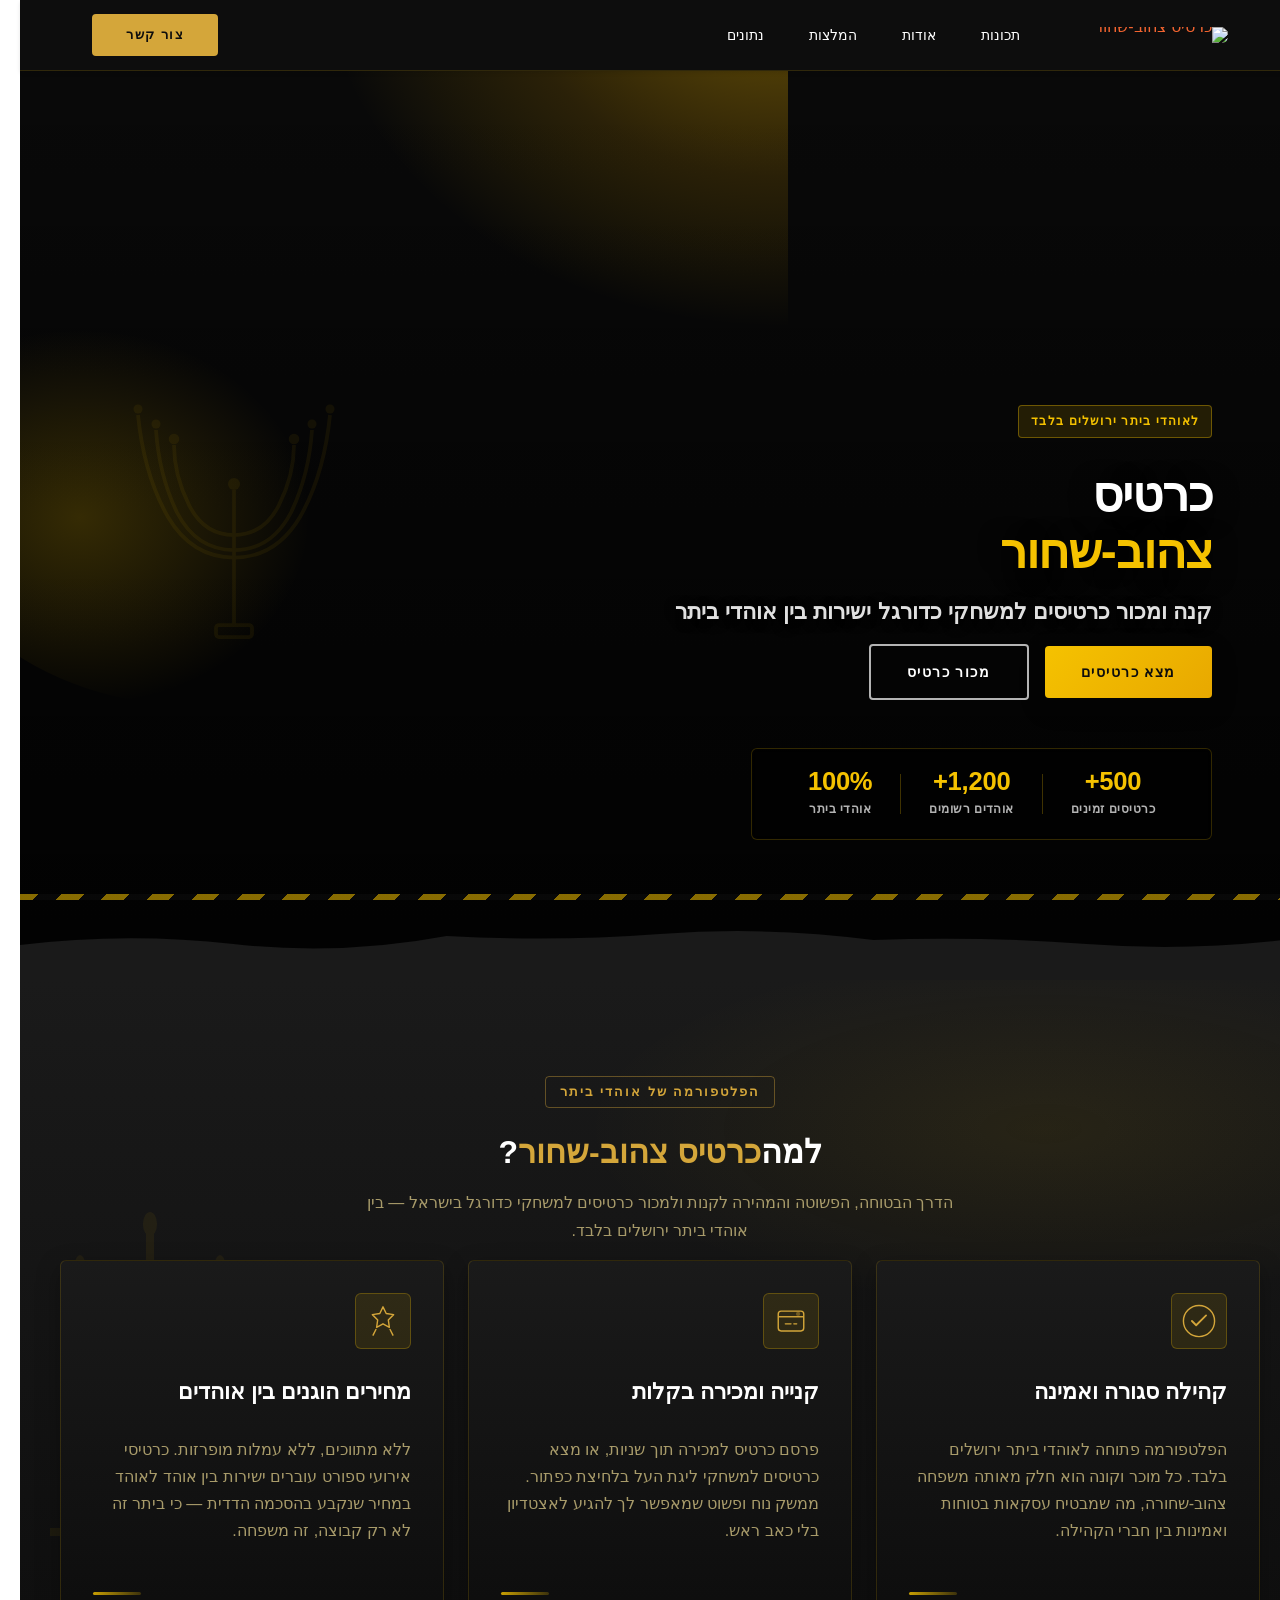
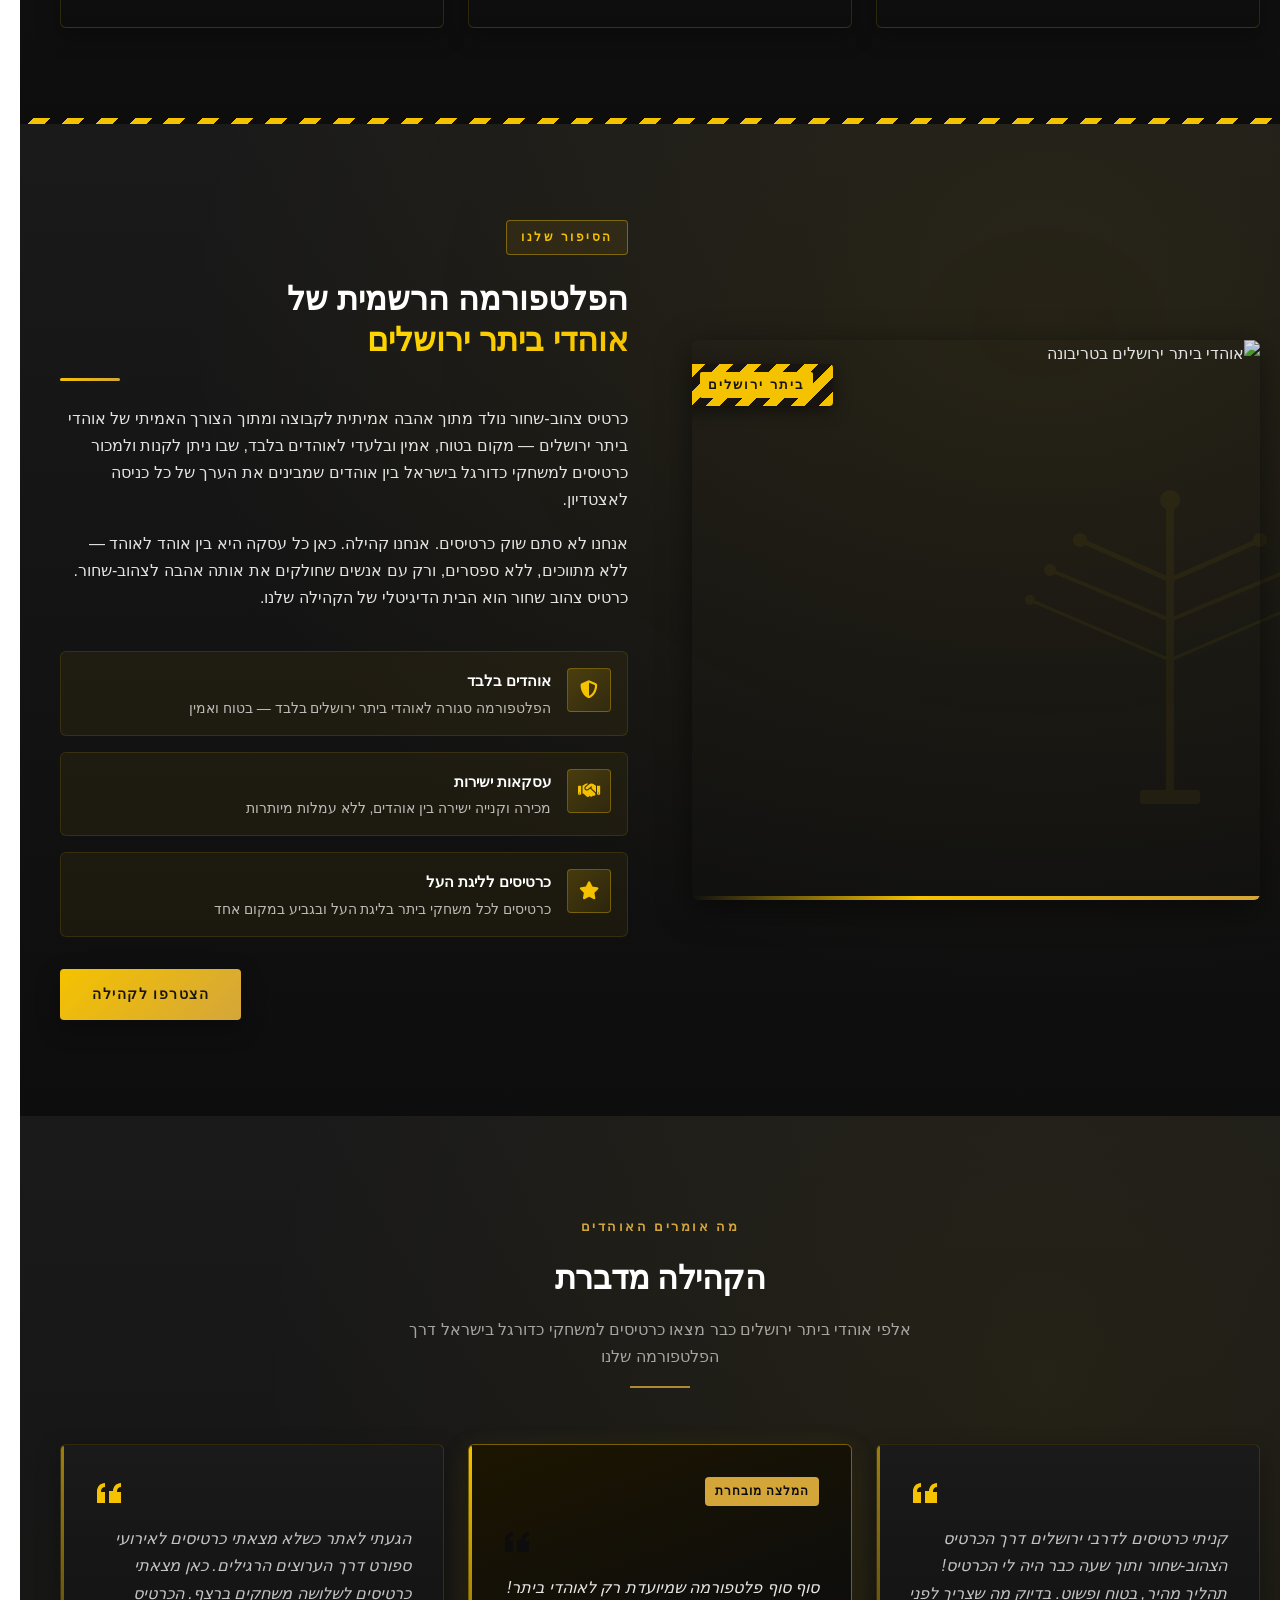
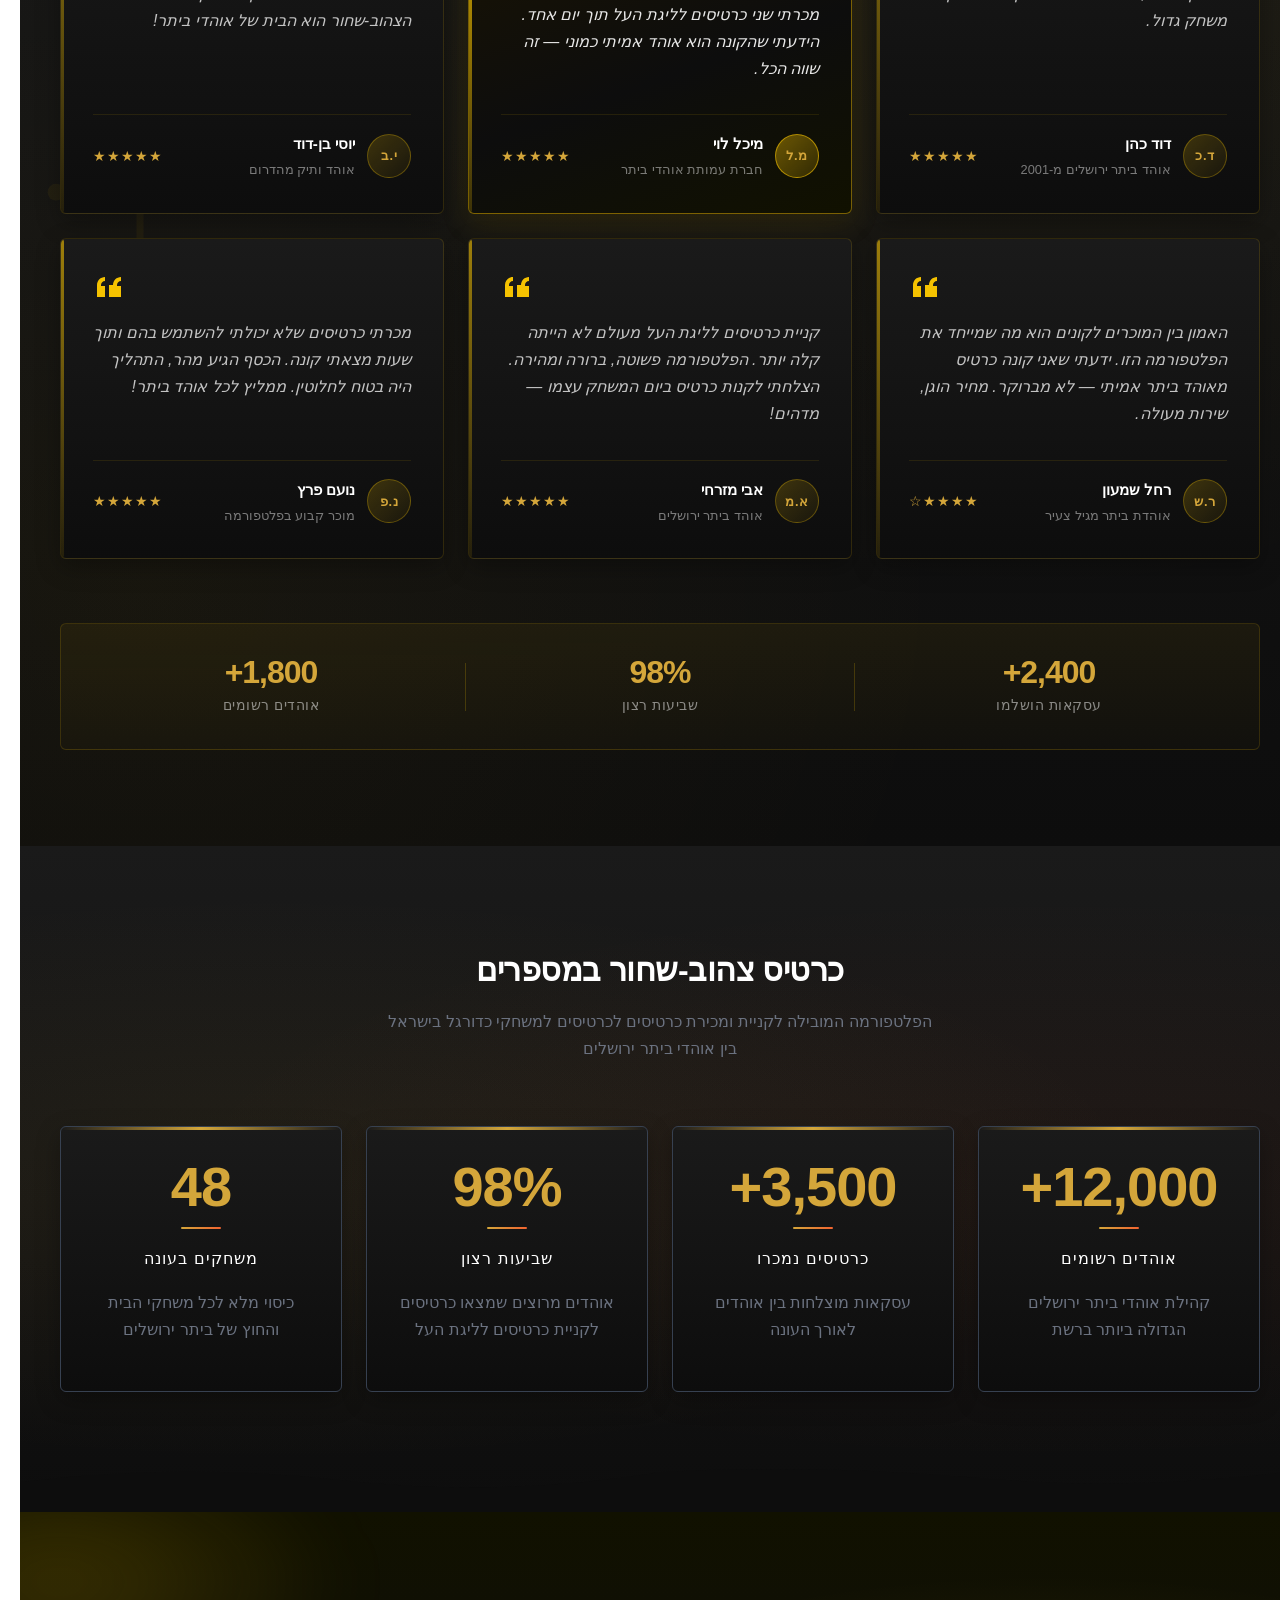
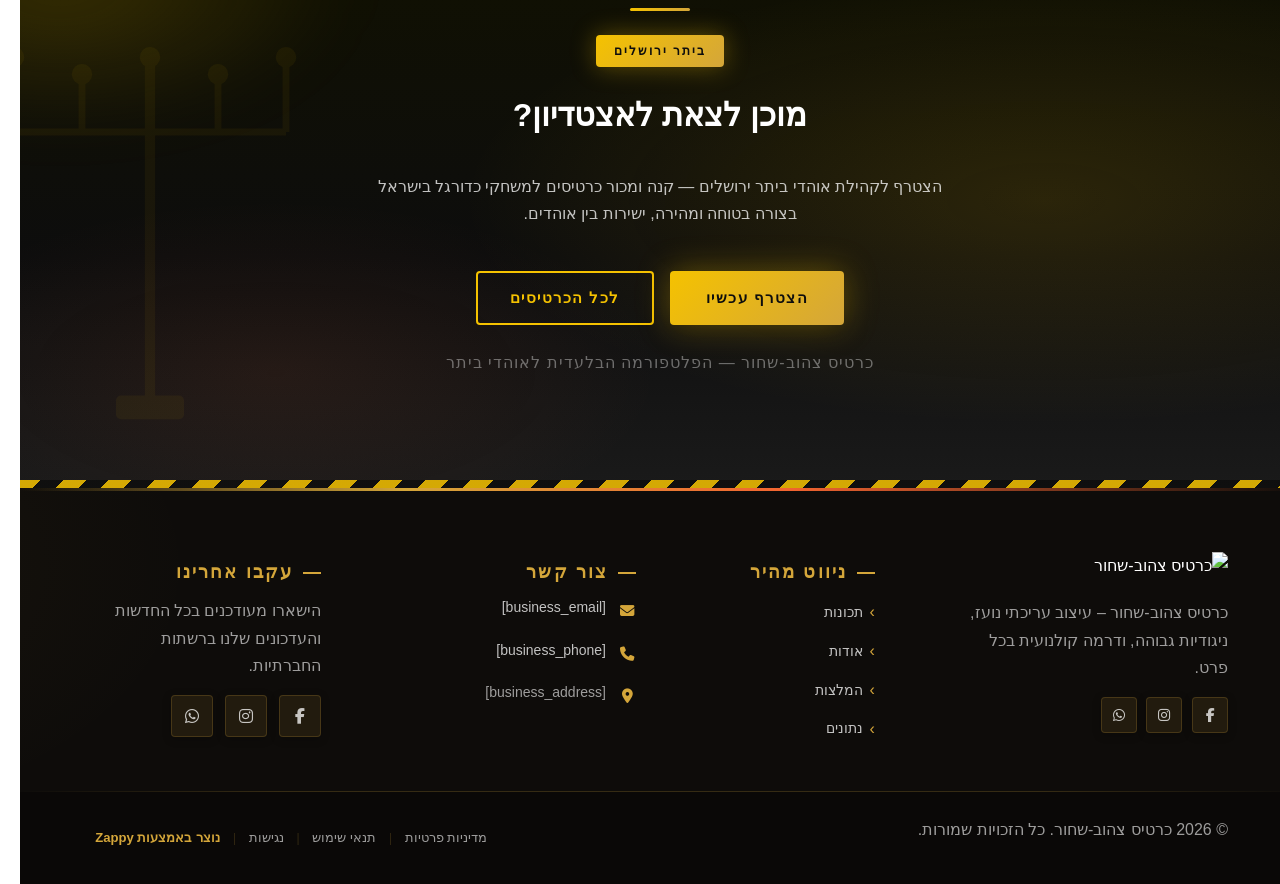
==== commit 189b4a53: "Incremental sync: 1 page(s) — update_button" ====
--- a/public/index.html
+++ b/public/index.html
@@ -1 +1 @@
-<!doctype html><html dir="rtl" lang="he"><head><meta charset="UTF-8"><meta content="width=device-width,initial-scale=1" name="viewport"><meta content="index, follow" name="robots"><title>כרטיסים למשחקי כדורגל בישראל — כרטיס צהוב-שחור</title><meta content="בנה אתר לאוהדי ביתר ירושלים בלבד שבוא הם יכולים למכור או לקנות כרטיסים בין אוהדי ביתר שונים" name="description"><meta content="כרטיסים למשחקי כדורגל בישראל, כרטיסים לאירועי ספורט, כרטיס צהוב שחור, קניית כרטיסים לליגת העל" name="keywords"><link href="/assets/favicon.ico" rel="icon" type="image/x-icon"><link href="/assets/favicon-16x16.png" rel="icon" type="image/png" sizes="16x16"><link href="/assets/favicon-32x32.png" rel="icon" type="image/png" sizes="32x32"><link href="/assets/favicon-48x48.png" rel="icon" type="image/png" sizes="48x48"><link href="/assets/favicon-192x192.png" rel="icon" type="image/png" sizes="192x192"><link href="/assets/favicon-512x512.png" rel="icon" type="image/png" sizes="512x512"><link href="/assets/apple-touch-icon.png" rel="apple-touch-icon"><script>!function(){"use strict";var t="9a029552-6ef3-43c3-bfa1-12ee7709a500",e="https://api.zappy5.com/api/analytics/track",a=18e5,n=2592e6,o=!0,i=!0,r=!0;var s=function(){var e="zappy_visitor_"+t,a=null;try{if(a=localStorage.getItem(e)){var o=JSON.parse(a),i=Date.now();if(i-o.created<n)return o.lastSeen=i,localStorage.setItem(e,JSON.stringify(o)),o.id}}catch(t){console.warn("Zappy Analytics: LocalStorage not available")}var r="zv_"+Date.now()+"_"+Math.random().toString(36).substr(2,9);try{localStorage.setItem(e,JSON.stringify({id:r,created:Date.now(),lastSeen:Date.now()}))}catch(t){}return r}(),c=function(){var e="zappy_session_"+t,n=null;try{if(n=sessionStorage.getItem(e)){var o=JSON.parse(n),i=Date.now();if(i-o.timestamp<a)return o.timestamp=i,sessionStorage.setItem(e,JSON.stringify(o)),o.id}}catch(t){console.warn("Zappy Analytics: SessionStorage not available")}var r="zs_"+Date.now()+"_"+Math.random().toString(36).substr(2,9);try{sessionStorage.setItem(e,JSON.stringify({id:r,timestamp:Date.now()}))}catch(t){}return r}();function l(a,n){n=n||{};var o={website_id:t,event_type:a,page_path:window.location.pathname,referrer:document.referrer||"direct",visitor_id:s,session_id:c,metadata:n};if(navigator.sendBeacon){var i=new Blob([JSON.stringify(o)],{type:"application/json"});navigator.sendBeacon(e,i)}else fetch(e,{method:"POST",headers:{"Content-Type":"application/json"},body:JSON.stringify(o),keepalive:!0}).catch(function(t){console.warn("Zappy Analytics: Failed to track event",t)})}o&&l("pageview",{title:document.title,url:window.location.href}),i&&document.addEventListener("click",function(t){var e=t.target;if("BUTTON"===e.tagName||e.closest("button")){var a="BUTTON"===e.tagName?e:e.closest("button");l("click",{element:"button",text:a.textContent.trim().substring(0,100),id:a.id||null,class:a.className||null})}else if("A"===e.tagName||e.closest("a")){var n="A"===e.tagName?e:e.closest("a");l("navigation",{element:"link",text:n.textContent.trim().substring(0,100),href:n.href,external:n.hostname!==window.location.hostname})}},!0),r&&document.addEventListener("submit",function(t){var e=t.target;l("form_submit",{form_id:e.id||null,form_name:e.name||null,form_action:e.action||null,form_method:e.method||"GET"})},!0);var m=Date.now();window.addEventListener("beforeunload",function(){l("page_unload",{time_on_page:Math.floor((Date.now()-m)/1e3),page_path:window.location.pathname})}),window.zappyAnalytics={track:l,getVisitorId:function(){return s},getSessionId:function(){return c}}}()</script><meta content="כרטיסים למשחקי כדורגל בישראל — כרטיס צהוב-שחור" property="og:title"><meta content="בנה אתר לאוהדי ביתר ירושלים בלבד שבוא הם יכולים למכור או לקנות כרטיסים בין אוהדי ביתר שונים" property="og:description"><meta content="summary_large_image" name="twitter:card"><meta content="כרטיסים למשחקי כדורגל בישראל — כרטיס צהוב-שחור" name="twitter:title"><meta content="בנה אתר לאוהדי ביתר ירושלים בלבד שבוא הם יכולים למכור או לקנות כרטיסים בין אוהדי ביתר שונים" name="twitter:description"><meta content="website" property="og:type"><meta content="he_IL" property="og:locale"><link href="https://cdnjs.cloudflare.com/ajax/libs/font-awesome/6.4.0/css/all.min.css" rel="stylesheet"><link href="/assets/favicon.ico" rel="icon" type="image/x-icon"><link href="/assets/favicon-16x16.png" rel="icon" type="image/png" sizes="16x16"><link href="/assets/favicon-32x32.png" rel="icon" type="image/png" sizes="32x32"><link href="/assets/favicon-48x48.png" rel="icon" type="image/png" sizes="48x48"><link href="/assets/favicon-192x192.png" rel="icon" type="image/png" sizes="192x192"><link href="/assets/favicon-512x512.png" rel="icon" type="image/png" sizes="512x512"><link href="/assets/apple-touch-icon.png" rel="apple-touch-icon"><link href="https://cdn.jsdelivr.net/npm/vanilla-cookieconsent@3/dist/cookieconsent.css" rel="stylesheet"><script src="https://cdn.jsdelivr.net/npm/vanilla-cookieconsent@3/dist/cookieconsent.umd.js"></script><script src="https://cdn.jsdelivr.net/gh/mickidum/acc_toolbar/acctoolbar/acctoolbar.min.js"></script><link href="/styles.css" rel="stylesheet"><style id="zappy-dropdown-submenu-styles">#navMenu li:has(.sub-menu),.nav-menu li:has(.sub-menu),.navbar li:has(.sub-menu),nav li:has(.sub-menu){position:relative}#navMenu .sub-menu,.nav-menu .sub-menu,.navbar .sub-menu,nav .sub-menu{display:block!important;position:absolute!important;top:100%;left:0;min-width:220px;background:#fff;border-radius:8px;box-shadow:0 8px 25px rgba(0,0,0,.15);padding:8px 0;opacity:0;visibility:hidden;transform:translateY(10px);transition:all .3s ease;z-index:1000;list-style:none;pointer-events:none}#navMenu li:hover>.sub-menu,.nav-menu li:hover>.sub-menu,.navbar li:hover>.sub-menu,nav li:hover>.sub-menu{opacity:1!important;visibility:visible!important;transform:translateY(0)!important;pointer-events:auto!important}.sub-menu li{list-style:none;margin:0;padding:0}.sub-menu a{display:block!important;padding:10px 16px!important;color:var(--text-dark,#333)!important;font-weight:500;text-decoration:none;white-space:nowrap;transition:background-color .2s}.sub-menu .zappy-nav-child>a{padding-left:28px!important;font-size:.9em!important;opacity:.85!important}[dir=rtl] .sub-menu .zappy-nav-child>a,html[lang=ar] .sub-menu .zappy-nav-child>a,html[lang=he] .sub-menu .zappy-nav-child>a{padding-left:10px!important;padding-right:28px!important}.sub-menu .zappy-nav-parent>a{font-weight:600!important}.sub-menu a:hover{background-color:#f5f5f5}[dir=rtl] .nav-menu .sub-menu,[dir=rtl] .navbar .sub-menu,[dir=rtl] nav .sub-menu,html[lang=ar] .nav-menu .sub-menu,html[lang=ar] .navbar .sub-menu,html[lang=ar] nav .sub-menu,html[lang=he] .nav-menu .sub-menu,html[lang=he] .navbar .sub-menu,html[lang=he] nav .sub-menu{left:auto!important;right:0!important}.sub-menu:empty,.sub-menu:not(:has(li)):not(:has(> a)),.sub-menu:not(:has(li:not(.zappy-hidden-menu-item))):not(:has(> a)){display:none!important;opacity:0!important;visibility:hidden!important;pointer-events:none!important}li:has(.menu-group-title):hover>.sub-menu{opacity:1!important;visibility:visible!important;transform:translateY(0)!important;pointer-events:auto!important}#navMenu>li>.menu-group-title,.nav-menu>li>.menu-group-title{display:inline-block;padding:.5rem 1rem;cursor:default;user-select:none}@media (max-width:768px){#navMenu .sub-menu,.nav-menu .sub-menu,.navbar .sub-menu,nav .sub-menu{position:static!important;transform:none!important;box-shadow:none!important;background:0 0!important;max-height:0;overflow:hidden;opacity:0;visibility:hidden;transition:max-height .3s ease,opacity .3s ease;padding:0!important;border-radius:0!important}#navMenu .sub-menu.mobile-expanded,.nav-menu .sub-menu.mobile-expanded,.navbar .sub-menu.mobile-expanded{max-height:none!important;overflow-y:visible!important;opacity:1!important;visibility:visible!important;padding:8px 0 8px 16px!important}[dir=rtl] .sub-menu.mobile-expanded,html[lang=he] .sub-menu.mobile-expanded{padding:8px 16px 8px 0!important}#navMenu li:hover>.sub-menu,.nav-menu li:hover>.sub-menu,.navbar li:hover>.sub-menu,nav li:hover>.sub-menu{opacity:0;visibility:hidden;pointer-events:none}#navMenu li>.sub-menu.mobile-expanded,.nav-menu li>.sub-menu.mobile-expanded,.navbar li>.sub-menu.mobile-expanded,nav li>.sub-menu.mobile-expanded{opacity:1!important;visibility:visible!important;pointer-events:auto!important}#navMenu li:has(.sub-menu),.nav-menu li:has(.sub-menu),.navbar li:has(.sub-menu),nav li:has(.sub-menu){display:flex!important;flex-wrap:wrap!important;align-items:center!important;position:relative!important;min-height:44px!important}#navMenu li:has(.sub-menu)>a,.nav-menu li:has(.sub-menu)>a,.navbar li:has(.sub-menu)>a,nav li:has(.sub-menu)>a{flex:1!important;min-width:0!important}#navMenu li:has(.sub-menu)>.menu-group-title,.nav-menu li:has(.sub-menu)>.menu-group-title,.navbar li:has(.sub-menu)>.menu-group-title,nav li:has(.sub-menu)>.menu-group-title{flex:1!important;min-width:0!important;padding:0!important;line-height:inherit!important}#navMenu li:has(.sub-menu)>.sub-menu,.nav-menu li:has(.sub-menu)>.sub-menu,.navbar li:has(.sub-menu)>.sub-menu,nav li:has(.sub-menu)>.sub-menu{flex-basis:100%!important;width:100%!important}#navMenu li:has(.sub-menu)>a [class*=arrow],#navMenu li:has(.sub-menu)>a [class*=chevron],.nav-menu li:has(.sub-menu)>a .fa-angle-down,.nav-menu li:has(.sub-menu)>a .fa-chevron-down,.nav-menu li:has(.sub-menu)>a [class*=arrow],.nav-menu li:has(.sub-menu)>a [class*=chevron],nav li:has(.sub-menu)>a [class*=arrow],nav li:has(.sub-menu)>a [class*=chevron]{display:none!important;visibility:hidden!important}.mobile-submenu-toggle{display:flex!important;align-items:center!important;justify-content:center!important;width:44px!important;height:auto!important;background:0 0!important;border:none!important;cursor:pointer!important;color:var(--text-dark)!important;position:static!important;flex-shrink:0!important;align-self:stretch!important;z-index:2!important;padding:0!important;margin:0!important}.mobile-submenu-toggle::after{content:''!important;width:0!important;height:0!important;border-left:6px solid transparent!important;border-right:6px solid transparent!important;border-top:7px solid currentColor!important;transition:transform .3s ease!important}.mobile-submenu-toggle.expanded::after{transform:rotate(180deg)!important}.sub-menu a{padding:10px 0!important;display:block!important;color:var(--text-dark)!important;white-space:normal!important}.sub-menu .zappy-nav-child>a{padding-left:28px!important;font-size:.9em!important;opacity:.85!important}[dir=rtl] .sub-menu .zappy-nav-child>a,html[lang=ar] .sub-menu .zappy-nav-child>a,html[lang=he] .sub-menu .zappy-nav-child>a{padding-left:0!important;padding-right:28px!important}.sub-menu .zappy-nav-parent>a{font-weight:600!important}#navMenu.active,.nav-menu.active{max-width:100vw!important;overflow-x:hidden!important;box-sizing:border-box!important}.navbar .sub-menu li a,.zappy-products-dropdown .sub-menu a,nav.navbar .sub-menu li a{color:var(--text-dark)!important}}@media (min-width:769px){.mobile-submenu-toggle{display:none!important}}</style><style id="mobile-lang-menu-deployed-css">@media (max-width:768px){.lang-switcher,.nav-container .lang-switcher,.nav-cta-container .lang-switcher,.nav-ecommerce-icons .lang-switcher,.nav-icons-left .lang-switcher,.navbar .lang-switcher,.navbar .nav-cta-container .lang-switcher{display:none!important}.mobile-lang-menu{width:100%;border-top:1px solid rgba(128,128,128,.2);padding:8px 0 0 0;margin-top:8px}.mobile-lang-toggle{display:flex!important;align-items:center;justify-content:space-between;width:100%;padding:12px 16px;background:0 0;border:none;cursor:pointer;font-size:15px;color:inherit;font-family:inherit}.mobile-lang-toggle::after{content:'';display:inline-block;width:8px;height:8px;border-right:2px solid currentColor;border-bottom:2px solid currentColor;transform:rotate(45deg);transition:transform .3s ease;margin-left:8px}.mobile-lang-toggle.expanded::after{transform:rotate(-135deg)}.mobile-lang-options{max-height:0;overflow:hidden;transition:max-height .3s ease}.mobile-lang-options.expanded{max-height:300px}.mobile-lang-option{display:flex!important;align-items:center;gap:10px;padding:10px 24px;text-decoration:none;color:inherit;font-size:14px;font-family:inherit}.mobile-lang-option:hover{background:rgba(128,128,128,.1)}.mobile-lang-option.active{font-weight:600;opacity:.7;pointer-events:none}.mobile-lang-option img{width:20px;height:20px;border-radius:50%}}@media (min-width:769px){.mobile-lang-menu{display:none!important}}</style><style id="zappy-widget-visibility">#mic-access-tool-box,#mic-access-tool-general-button,#mic-init-access-tool #mic-access-tool-box,#mic-init-access-tool #mic-access-tool-general-button,#mic-init-access-tool .mic-access-tool-general-button,._access-icon,._access-menu,.mic-access-tool-box,.mic-access-tool-general-button,div[id*=mic-access-tool-box]{display:none!important;visibility:hidden!important;opacity:0!important;pointer-events:none!important}</style></head><body><nav class="navbar" dir="rtl"><button aria-label="Menu" class="mobile-toggle" id="mobileToggle"><svg viewBox="0 0 24 24" fill="none" height="24" width="24" class="hamburger-icon"><path d="M3 12h18M3 6h18M3 18h18" stroke="currentColor" stroke-width="2" stroke-linecap="round"></path></svg><svg viewBox="0 0 24 24" fill="none" height="24" width="24" class="close-icon" style="display:none"><path d="M18 6L6 18M6 6l12 12" stroke="currentColor" stroke-width="2" stroke-linecap="round"></path></svg></button><button aria-label="Call" class="phone-header-btn" data-phone="[business_phone]"><svg viewBox="0 0 24 24" fill="currentColor" height="20" width="20"><path d="M22 16.92v3a2 2 0 0 1-2.18 2 19.79 19.79 0 0 1-8.63-3.07 19.5 19.5 0 0 1-6-6 19.79 19.79 0 0 1-3.07-8.67A2 2 0 0 1 4.11 2h3a2 2 0 0 1 2 1.72 12.84 12.84 0 0 0 .7 2.81 2 2 0 0 1-.45 2.11L8.09 9.91a16 16 0 0 0 6 6l1.27-1.27a2 2 0 0 1 2.11-.45 12.84 12.84 0 0 0 2.81.7A2 2 0 0 1 22 16.92z"></path></svg></button><div class="nav-container"><div class="nav-right-group"><div class="nav-brand"><a href="/" class="logo-link"><img alt="כרטיס צהוב-שחור" src="/assets/general-logo.webp" class="logo"></a></div><ul class="nav-menu" id="navMenu"><li><a href="#features">תכונות</a></li><li><a href="#about">אודות</a></li><li><a href="#testimonials">המלצות</a></li><li><a href="#stats">נתונים</a></li></ul></div><div class="nav-cta-container"><a href="#cta" class="nav-cta-btn">צור קשר</a></div></div></nav><script>window.addEventListener("load",function(){const e=document.querySelector(".navbar, nav, header");if(!e)return void console.log("[Navbar] Navbar element not found");let t=document.getElementById("mobileToggle")||document.querySelector(".mobile-toggle")||document.querySelector(".hamburger")||document.querySelector(".hamburger-menu")||document.querySelector(".menu-toggle")||document.querySelector(".burger-menu")||document.querySelector('[aria-label="Menu"]')||document.querySelector('[aria-label="תפריט"]');const o=document.querySelector(".phone-header-btn"),n=window.getComputedStyle(e);let r=n.backgroundColor;if(console.log("[Navbar] Initial navbar background:",r),"transparent"===r||"rgba(0, 0, 0, 0)"===r||r.startsWith("rgba")&&r.includes(", 0)")){const e=n.backgroundImage;if(e&&"none"!==e)console.log("[Navbar] Navbar has background image/gradient, using dark text"),r="rgb(240, 240, 240)";else{const e=window.getComputedStyle(document.body).backgroundColor;console.log("[Navbar] Navbar transparent, using body background:",e),r=e}}const i=r.match(/\d+/g);if(i&&i.length>=3){const e=(.299*parseInt(i[0])+.587*parseInt(i[1])+.114*parseInt(i[2]))/255;console.log("[Navbar] Mobile button colors preserved from Claude CSS (luminance:",e.toFixed(2)+")");const n=document.createElement("style");n.id="zappy-mobile-nav-fix";document.documentElement.lang;document.documentElement.dir,n.textContent='\n        /* Hide mobile buttons on desktop, show only on mobile */\n        @media (min-width: 769px) {\n          .mobile-toggle,\n          .phone-header-btn {\n            display: none !important;\n          }\n        }\n        \n        /* Show and position mobile buttons correctly on mobile */\n        @media (max-width: 768px) {\n          .mobile-toggle,\n          .phone-header-btn {\n            position: absolute !important;\n            top: 50% !important;\n            transform: translateY(-50%) !important;\n            z-index: 1001 !important;\n            display: flex !important;\n            align-items: center !important;\n            justify-content: center !important;\n            width: 36px !important;\n            height: 36px !important;\n            border-radius: 50% !important;\n            border: none !important;\n            cursor: pointer !important;\n            padding: 6px !important;\n            background: none !important;\n            color: var(--nav-text, var(--text-dark)) !important;\n          }\n          \n          /* LTR positioning (default): hamburger LEFT, phone RIGHT */\n          html:not([dir="rtl"]):not([lang="he"]):not([lang="ar"]) .mobile-toggle,\n          html[dir="ltr"] .mobile-toggle {\n            left: 12px !important;\n            right: auto !important;\n          }\n          html:not([dir="rtl"]):not([lang="he"]):not([lang="ar"]) .phone-header-btn,\n          html[dir="ltr"] .phone-header-btn {\n            right: 12px !important;\n            left: auto !important;\n          }\n          \n          /* RTL positioning: hamburger RIGHT, phone LEFT */\n          html[dir="rtl"] .mobile-toggle,\n          html[lang="he"] .mobile-toggle,\n          html[lang="ar"] .mobile-toggle {\n            right: 12px !important;\n            left: auto !important;\n          }\n          html[dir="rtl"] .phone-header-btn,\n          html[lang="he"] .phone-header-btn,\n          html[lang="ar"] .phone-header-btn {\n            left: 12px !important;\n            right: auto !important;\n          }\n          \n          /* CRITICAL: Ensure nav-container has min-height on mobile */\n          /* All children are positioned absolutely/fixed on mobile, so height:auto collapses to 0 */\n          .nav-container {\n            min-height: 70px !important;\n            position: relative !important;\n          }\n          \n          /* Ensure SVG icons are properly sized and inherit color */\n          .mobile-toggle svg,\n          .phone-header-btn svg {\n            width: 24px !important;\n            height: 24px !important;\n            /* Don\'t force display - let JavaScript control hamburger/close toggle */\n          }\n          \n          /* Reset nav-cta-container on mobile - remove desktop box-shadow/padding */\n          /* that creates a visible ghost box when CTA button is hidden */\n          .nav-cta-container {\n            box-shadow: none !important;\n            padding: 0 !important;\n          }\n          \n          /* Hide nav-cta-container entirely on mobile when there\'s no lang-switcher */\n          /* (only the CTA button is inside, and it\'s hidden on mobile) */\n          .nav-cta-container:not(:has(.lang-switcher)) {\n            display: none !important;\n          }\n          \n          /* CRITICAL: Prevent hero image fade gradient from bleeding over headline text */\n          /* The .image-fade-gradient has bottom: -30px (extends below parent) */\n          /* On mobile stacked layout, this overlaps the h1 text below the image */\n          .hero-image-column {\n            overflow: hidden !important;\n          }\n          .image-fade-gradient {\n            bottom: 0 !important;\n          }\n          \n          /* Hide desktop language switcher on mobile - hamburger menu handles it */\n          /* High specificity to override stored CSS */\n          .lang-switcher,\n          .nav-cta-container .lang-switcher,\n          .nav-container .lang-switcher,\n          .navbar .lang-switcher,\n          .navbar .nav-cta-container .lang-switcher {\n            display: none !important;\n          }\n        }\n      ';const r=document.getElementById("zappy-mobile-nav-fix");r&&r.remove(),document.head.appendChild(n),console.log("[Navbar] Critical CSS injected for mobile nav positioning");const l=window.innerWidth<=768;if(t){const e=t.querySelector(".hamburger-icon"),o=t.querySelector(".close-icon");e&&(e.style.setProperty("width","24px","important"),e.style.setProperty("height","24px","important"),e.style.setProperty("display","block","important")),o&&(o.style.setProperty("width","24px","important"),o.style.setProperty("height","24px","important"),o.style.setProperty("display","none","important")),l?(t.style.setProperty("position","absolute","important"),t.style.setProperty("top","50%","important"),t.style.setProperty("transform","translateY(-50%)","important"),t.style.setProperty("z-index","1001","important"),t.style.removeProperty("left"),t.style.removeProperty("right"),console.log("[Navbar] Mobile toggle positioning applied (mobile viewport)")):(t.style.removeProperty("position"),t.style.removeProperty("top"),t.style.removeProperty("transform"),t.style.removeProperty("z-index"),t.style.removeProperty("left"),t.style.removeProperty("right"),console.log("[Navbar] Desktop viewport - cleared mobile toggle inline positioning"))}if(o){const e=o.querySelector("svg");e&&(e.style.width="24px",e.style.height="24px",e.setAttribute("width","24"),e.setAttribute("height","24")),l?(o.style.setProperty("position","absolute","important"),o.style.setProperty("top","50%","important"),o.style.setProperty("transform","translateY(-50%)","important"),o.style.setProperty("z-index","1001","important"),o.style.removeProperty("left"),o.style.removeProperty("right"),console.log("[Navbar] Phone button positioning applied (mobile viewport)")):(o.style.removeProperty("position"),o.style.removeProperty("top"),o.style.removeProperty("transform"),o.style.removeProperty("z-index"),o.style.removeProperty("left"),o.style.removeProperty("right"),console.log("[Navbar] Desktop viewport - cleared phone button inline positioning"))}}else console.log("[Navbar] Could not parse background color:",r);t=document.getElementById("mobileToggle")||document.querySelector(".mobile-toggle")||document.querySelector(".hamburger")||document.querySelector(".hamburger-menu")||document.querySelector(".menu-toggle")||document.querySelector(".burger-menu")||document.querySelector('[aria-label="Menu"]')||document.querySelector('[aria-label="תפריט"]');const l=document.getElementById("navMenu")||document.querySelector(".nav-menu")||document.querySelector(".nav-links")||document.querySelector("nav ul:not(.submenu)");if(!t||!l)return void console.log("[Navbar] Mobile toggle or menu not found:",{toggle:!!t,menu:!!l});l.id||(l.id="navMenu"),console.log("[Navbar] Initializing mobile menu...");const a=t.cloneNode(!0);t.parentNode.replaceChild(a,t),a.addEventListener("click",function(e){e.preventDefault(),e.stopPropagation();const t=this.querySelector(".hamburger-icon"),o=this.querySelector(".close-icon");l.classList.contains("active")?(l.classList.remove("active"),t&&t.style.setProperty("display","block","important"),o&&o.style.setProperty("display","none","important"),document.body.style.overflow="",console.log("[Navbar] Menu closed")):(l.classList.add("active"),t&&t.style.setProperty("display","none","important"),o&&o.style.setProperty("display","block","important"),document.body.style.overflow="hidden",console.log("[Navbar] Menu opened"))}),l.querySelectorAll("a").forEach(function(e){e.addEventListener("click",function(){if("#"===this.getAttribute("href"))return;const e=a.querySelector(".hamburger-icon"),t=a.querySelector(".close-icon");l.classList.remove("active"),e&&e.style.setProperty("display","block","important"),t&&t.style.setProperty("display","none","important"),document.body.style.overflow="",console.log("[Navbar] Menu closed (link clicked)")})});var s=l.querySelectorAll(".dropdown-toggle");s.forEach(function(e){e.addEventListener("click",function(e){e.preventDefault(),e.stopPropagation();var t=this.closest(".nav-dropdown");t&&(t.parentNode.querySelectorAll(".nav-dropdown.open").forEach(function(e){e!==t&&e.classList.remove("open")}),t.classList.toggle("open"),console.log("[Navbar] Dropdown toggled:",t.classList.contains("open")?"open":"closed"))})}),document.addEventListener("click",function(e){e.target.closest(".nav-dropdown")||document.querySelectorAll(".nav-dropdown.open").forEach(function(e){e.classList.remove("open")})}),console.log("[Navbar] Dropdown handlers initialized for "+s.length+" dropdowns"),o&&o.addEventListener("click",function(){const e=document.querySelectorAll('a[href^="tel:"]'),t=e.length>0?e[0].getAttribute("href").replace("tel:",""):"[business_phone]";window.location.href="tel:"+t,console.log("[Navbar] Phone button clicked")}),console.log("[Navbar] Mobile menu initialized successfully");const p=function(){const e=document.querySelector(".whatsapp-float");e&&(window.innerWidth>=769?(e.style.setProperty("display","none","important"),e.style.setProperty("visibility","hidden","important"),e.style.setProperty("opacity","0","important"),e.style.setProperty("pointer-events","none","important"),console.log("[WhatsApp] Button hidden on desktop")):(e.style.removeProperty("display"),e.style.removeProperty("visibility"),e.style.removeProperty("opacity"),e.style.removeProperty("pointer-events"),console.log("[WhatsApp] Button visible on mobile")))};let c;p(),window.addEventListener("resize",function(){clearTimeout(c),c=setTimeout(p,100)})})</script><main><section class="index-hero-section" data-layout-spec="בית-hero" dir="rtl" data-hero-type="fullscreen-scrim"><div class="index-hero-bg" aria-hidden="true"><img alt="אוהדי ביתר ירושלים באצטדיון" src="/assets/site-index-hero-image-1.webp" data-context="Epic Beitar Jerusalem football match atmosphere: packed stadium with yellow and black scarves waving, dramatic floodlights cutting through smoke, golden confetti falling, passionate fans in yellow jerseys cheering in the stands, cinematic wide angle shot, high contrast dramatic lighting, yellow smoke filling the air above the crowd" data-placeholder="index-hero-image-1" height="700" width="1200" data-hero-bg="true"></div><div class="index-hero-scrim" aria-hidden="true"></div><div class="index-hero-smoke-motif" aria-hidden="true"><svg viewBox="0 0 800 600" xmlns="http://www.w3.org/2000/svg" aria-hidden="true" data-no-icon-edit="true" preserveAspectRatio="xMidYMid slice"><defs><radialGradient cx="70%" cy="20%" id="smokeGold1" r="55%"><stop offset="0%" stop-color="#F5C200" stop-opacity="0.45"></stop><stop offset="60%" stop-color="#E8A800" stop-opacity="0.15"></stop><stop offset="100%" stop-color="#F5C200" stop-opacity="0"></stop></radialGradient><radialGradient cx="30%" cy="60%" id="smokeGold2" r="40%"><stop offset="0%" stop-color="#F5C200" stop-opacity="0.2"></stop><stop offset="100%" stop-color="#F5C200" stop-opacity="0"></stop></radialGradient></defs><ellipse cx="560" cy="120" fill="url(#smokeGold1)" rx="320" ry="260"></ellipse><ellipse cx="240" cy="360" fill="url(#smokeGold2)" rx="220" ry="180"></ellipse></svg></div><div class="index-hero-menorah-watermark" aria-hidden="true"><svg viewBox="0 0 200 220" fill="none" xmlns="http://www.w3.org/2000/svg" aria-hidden="true" data-no-icon-edit="true"><rect height="8" width="24" x="88" y="200" rx="2" stroke="#F5C200" stroke-width="2.5"></rect><line stroke="#F5C200" stroke-width="2.5" x1="100" x2="100" y1="200" y2="110"></line><path d="M100,140 Q80,140 70,120 Q60,100 60,80" fill="none" stroke="#F5C200" stroke-width="2.5"></path><path d="M100,140 Q120,140 130,120 Q140,100 140,80" fill="none" stroke="#F5C200" stroke-width="2.5"></path><path d="M100,150 Q75,150 62,125 Q50,100 48,70" fill="none" stroke="#F5C200" stroke-width="2.5"></path><path d="M100,150 Q125,150 138,125 Q150,100 152,70" fill="none" stroke="#F5C200" stroke-width="2.5"></path><path d="M100,155 Q72,155 56,128 Q40,100 36,60" fill="none" stroke="#F5C200" stroke-width="2.5"></path><path d="M100,155 Q128,155 144,128 Q160,100 164,60" fill="none" stroke="#F5C200" stroke-width="2.5"></path><circle cx="100" cy="106" r="4" fill="#F5C200"></circle><circle cx="60" cy="76" r="3.5" fill="#F5C200"></circle><circle cx="140" cy="76" r="3.5" fill="#F5C200"></circle><circle cx="48" cy="66" r="3" fill="#F5C200"></circle><circle cx="152" cy="66" r="3" fill="#F5C200"></circle><circle cx="36" cy="56" r="3" fill="#F5C200"></circle><circle cx="164" cy="56" r="3" fill="#F5C200"></circle></svg></div><div class="index-hero-container"><div class="index-hero-content"><span class="index-hero-label">לאוהדי ביתר ירושלים בלבד</span><h1 class="index-hero-title">כרטיס<br><span class="index-hero-title-accent">צהוב-שחור</span></h1><h3 class="index-hero-subtitle">קנה ומכור כרטיסים למשחקי כדורגל ישירות בין אוהדי ביתר</h3><div class="index-hero-ctas"><a href="#tickets" class="index-hero-btn-primary">מצא כרטיסים</a><a href="#sell" class="index-hero-btn-secondary">מכור כרטיס</a></div><div class="index-hero-stats"><div class="index-hero-stat"><span class="index-hero-stat-number">500+</span><span class="index-hero-stat-label">כרטיסים זמינים</span></div><div class="index-hero-stat-divider" aria-hidden="true"></div><div class="index-hero-stat"><span class="index-hero-stat-number">1,200+</span><span class="index-hero-stat-label">אוהדים רשומים</span></div><div class="index-hero-stat-divider" aria-hidden="true"></div><div class="index-hero-stat"><span class="index-hero-stat-number">100%</span><span class="index-hero-stat-label">אוהדי ביתר</span></div></div></div></div><div class="index-hero-hazard-stripe" aria-hidden="true"></div><div class="index-hero-divider-wrapper"><svg viewBox="0 0 1200 80" xmlns="http://www.w3.org/2000/svg" aria-hidden="true" data-no-icon-edit="true" preserveAspectRatio="none"><path d="M0,80 L0,45 Q100,32 200,44 T400,36 Q500,42 600,34 T800,40 Q900,36 1000,44 T1200,38 L1200,80 Z" fill="#1a1a1a"></path></svg></div></section><section class="index-features-section" data-layout-spec="בית-features" dir="rtl" id="features"><div class="index-features-section__menorah-bg" aria-hidden="true"><svg viewBox="0 0 300 400" fill="none" xmlns="http://www.w3.org/2000/svg" aria-hidden="true" data-no-icon-edit="true"><line stroke="#F5C200" stroke-width="8" x1="150" x2="150" y1="380" y2="80"></line><line stroke="#F5C200" stroke-width="8" x1="150" x2="50" y1="380" y2="380"></line><line stroke="#F5C200" stroke-width="8" x1="150" x2="250" y1="380" y2="380"></line><path d="M150,180 Q110,170 80,160 L80,120 Q110,130 150,140" fill="none" stroke="#F5C200" stroke-width="5"></path><path d="M150,180 Q190,170 220,160 L220,120 Q190,130 150,140" fill="none" stroke="#F5C200" stroke-width="5"></path><path d="M150,220 Q120,210 100,200 L100,165 Q120,175 150,185" fill="none" stroke="#F5C200" stroke-width="4"></path><path d="M150,220 Q180,210 200,200 L200,165 Q180,175 150,185" fill="none" stroke="#F5C200" stroke-width="4"></path><path d="M150,260 Q130,250 115,240 L115,210 Q130,220 150,230" fill="none" stroke="#F5C200" stroke-width="3"></path><path d="M150,260 Q170,250 185,240 L185,210 Q170,220 150,230" fill="none" stroke="#F5C200" stroke-width="3"></path><ellipse cx="150" cy="72" fill="#F5C200" rx="7" ry="12"></ellipse><ellipse cx="80" cy="112" fill="#F5C200" rx="5" ry="9"></ellipse><ellipse cx="220" cy="112" fill="#F5C200" rx="5" ry="9"></ellipse><ellipse cx="100" cy="157" fill="#F5C200" rx="4" ry="7"></ellipse><ellipse cx="200" cy="157" fill="#F5C200" rx="4" ry="7"></ellipse><ellipse cx="115" cy="202" fill="#F5C200" rx="3" ry="6"></ellipse><ellipse cx="185" cy="202" fill="#F5C200" rx="3" ry="6"></ellipse></svg></div><div class="index-features-section__hazard-stripe" aria-hidden="true"></div><div class="index-features-section__container"><header class="index-features-section__header"><span class="index-features-section__label">הפלטפורמה של אוהדי ביתר</span><h2 class="index-features-section__title">למה<span class="index-features-section__title-accent">כרטיס צהוב-שחור</span>?</h2><p class="index-features-section__subtitle">הדרך הבטוחה, הפשוטה והמהירה לקנות ולמכור כרטיסים למשחקי כדורגל בישראל — בין אוהדי ביתר ירושלים בלבד.</p></header><div class="index-features-section__grid"><article class="index-features-section__card"><div class="index-features-section__card-icon-wrap"><svg viewBox="0 0 48 48" fill="none" xmlns="http://www.w3.org/2000/svg" data-element-type="icon" data-icon-type="svg" aria-hidden="true" class="index-features-section__card-icon"><circle cx="24" cy="24" r="22" stroke="currentColor" stroke-width="2"></circle><path d="M14 24l6 6 14-14" stroke="currentColor" stroke-width="2.5" stroke-linecap="round" stroke-linejoin="round"></path></svg></div><div class="index-features-section__card-body"><h3 class="index-features-section__card-title">קהילה סגורה ואמינה</h3><p class="index-features-section__card-text">הפלטפורמה פתוחה לאוהדי ביתר ירושלים בלבד. כל מוכר וקונה הוא חלק מאותה משפחה צהוב-שחורה, מה שמבטיח עסקאות בטוחות ואמינות בין חברי הקהילה.</p><div class="index-features-section__card-stripe" aria-hidden="true"></div></div></article><article class="index-features-section__card"><div class="index-features-section__card-icon-wrap"><svg viewBox="0 0 48 48" fill="none" xmlns="http://www.w3.org/2000/svg" data-element-type="icon" data-icon-type="svg" aria-hidden="true" class="index-features-section__card-icon"><rect height="28" width="36" x="6" y="10" rx="4" stroke="currentColor" stroke-width="2"></rect><path d="M6 18h36" stroke="currentColor" stroke-width="2"></path><path d="M16 28h8M28 28h4" stroke="currentColor" stroke-width="2" stroke-linecap="round"></path><circle cx="34" cy="14" r="3" fill="currentColor" opacity="0.4"></circle></svg></div><div class="index-features-section__card-body"><h3 class="index-features-section__card-title">קנייה ומכירה בקלות</h3><p class="index-features-section__card-text">פרסם כרטיס למכירה תוך שניות, או מצא כרטיסים למשחקי ליגת העל בלחיצת כפתור. ממשק נוח ופשוט שמאפשר לך להגיע לאצטדיון בלי כאב ראש.</p><div class="index-features-section__card-stripe" aria-hidden="true"></div></div></article><article class="index-features-section__card"><div class="index-features-section__card-icon-wrap"><svg viewBox="0 0 48 48" fill="none" xmlns="http://www.w3.org/2000/svg" data-element-type="icon" data-icon-type="svg" aria-hidden="true" class="index-features-section__card-icon"><path d="M24 4l4.5 9.5 10.5 1.5-7.5 7.5 1.5 10.5L24 28l-9 5 1.5-10.5L9 15l10.5-1.5z" stroke="currentColor" stroke-width="2" stroke-linejoin="round"></path><path d="M14 36l-4 8M34 36l4 8" stroke="currentColor" stroke-width="2" stroke-linecap="round"></path></svg></div><div class="index-features-section__card-body"><h3 class="index-features-section__card-title">מחירים הוגנים בין אוהדים</h3><p class="index-features-section__card-text">ללא מתווכים, ללא עמלות מופרזות. כרטיסי אירועי ספורט עוברים ישירות בין אוהד לאוהד במחיר שנקבע בהסכמה הדדית — כי ביתר זה לא רק קבוצה, זה משפחה.</p><div class="index-features-section__card-stripe" aria-hidden="true"></div></div></article></div></div></section><section class="index-about-section" data-layout-spec="בית-about" dir="rtl" id="about"><div class="about-menorah-watermark" aria-hidden="true"><svg viewBox="0 0 300 400" fill="none" xmlns="http://www.w3.org/2000/svg" aria-hidden="true" data-no-icon-edit="true"><line stroke="#F5C200" stroke-width="8" x1="150" x2="150" y1="380" y2="80"></line><line stroke="#F5C200" stroke-width="5" x1="150" x2="60" y1="160" y2="120"></line><line stroke="#F5C200" stroke-width="5" x1="150" x2="240" y1="160" y2="120"></line><line stroke="#F5C200" stroke-width="4" x1="150" x2="30" y1="200" y2="150"></line><line stroke="#F5C200" stroke-width="4" x1="150" x2="270" y1="200" y2="150"></line><line stroke="#F5C200" stroke-width="3" x1="150" x2="10" y1="240" y2="180"></line><line stroke="#F5C200" stroke-width="3" x1="150" x2="290" y1="240" y2="180"></line><circle cx="150" cy="80" r="10" fill="#F5C200"></circle><circle cx="60" cy="120" r="7" fill="#F5C200"></circle><circle cx="240" cy="120" r="7" fill="#F5C200"></circle><circle cx="30" cy="150" r="6" fill="#F5C200"></circle><circle cx="270" cy="150" r="6" fill="#F5C200"></circle><circle cx="10" cy="180" r="5" fill="#F5C200"></circle><circle cx="290" cy="180" r="5" fill="#F5C200"></circle><rect height="14" width="60" x="120" y="370" fill="#F5C200" rx="3"></rect></svg></div><div class="about-container"><div class="about-image-col"><div class="about-image-wrapper"><img alt="אוהדי ביתר ירושלים בטריבונה" src="/assets/site-index-about-image-1.webp" data-context="Beitar Jerusalem FC fans in yellow and black scarves celebrating together in the stands, stadium atmosphere, passionate crowd, dramatic lighting, Israeli football culture, cinematic editorial style" data-placeholder="index-about-image-1" height="700" width="600"><div class="about-image-accent-bar" aria-hidden="true"></div><div class="about-stripe-badge" aria-hidden="true"><span>ביתר ירושלים</span></div></div></div><div class="about-text-col"><div class="about-label"><span>הסיפור שלנו</span></div><h2 class="about-heading">הפלטפורמה הרשמית של<br><span class="about-heading-accent">אוהדי ביתר ירושלים</span></h2><div class="about-divider" aria-hidden="true"></div><p class="about-body">כרטיס צהוב-שחור נולד מתוך אהבה אמיתית לקבוצה ומתוך הצורך האמיתי של אוהדי ביתר ירושלים — מקום בטוח, אמין ובלעדי לאוהדים בלבד, שבו ניתן לקנות ולמכור כרטיסים למשחקי כדורגל בישראל בין אוהדים שמבינים את הערך של כל כניסה לאצטדיון.</p><p class="about-body">אנחנו לא סתם שוק כרטיסים. אנחנו קהילה. כאן כל עסקה היא בין אוהד לאוהד — ללא מתווכים, ללא ספסרים, ורק עם אנשים שחולקים את אותה אהבה לצהוב-שחור. כרטיס צהוב שחור הוא הבית הדיגיטלי של הקהילה שלנו.</p><ul class="about-features"><li class="about-feature-item"><span class="about-feature-icon" aria-hidden="true"><i class="fas fa-shield-alt"></i></span><div class="about-feature-text"><strong>אוהדים בלבד</strong><span>הפלטפורמה סגורה לאוהדי ביתר ירושלים בלבד — בטוח ואמין</span></div></li><li class="about-feature-item"><span class="about-feature-icon" aria-hidden="true"><i class="fas fa-handshake"></i></span><div class="about-feature-text"><strong>עסקאות ישירות</strong><span>מכירה וקנייה ישירה בין אוהדים, ללא עמלות מיותרות</span></div></li><li class="about-feature-item"><span class="about-feature-icon" aria-hidden="true"><i class="fas fa-star"></i></span><div class="about-feature-text"><strong>כרטיסים לליגת העל</strong><span>כרטיסים לכל משחקי ביתר בליגת העל ובגביע במקום אחד</span></div></li></ul><a href="/contact" class="about-cta-btn">הצטרפו לקהילה</a></div></div></section><section class="index-testimonials-section" data-layout-spec="בית-testimonials" dir="rtl" id="testimonials"><div class="testimonials-menorah-watermark" aria-hidden="true"><svg viewBox="0 0 200 300" fill="none" xmlns="http://www.w3.org/2000/svg" aria-hidden="true" data-no-icon-edit="true"><rect height="60" width="6" x="97" y="240" fill="#F5C200"></rect><rect height="5" width="40" x="80" y="250" fill="#F5C200"></rect><line stroke="#F5C200" stroke-width="5" x1="100" x2="100" y1="240" y2="60"></line><line stroke="#F5C200" stroke-width="4" x1="100" x2="40" y1="100" y2="160"></line><line stroke="#F5C200" stroke-width="4" x1="100" x2="160" y1="100" y2="160"></line><line stroke="#F5C200" stroke-width="3" x1="100" x2="60" y1="120" y2="160"></line><line stroke="#F5C200" stroke-width="3" x1="100" x2="140" y1="120" y2="160"></line><line stroke="#F5C200" stroke-width="3" x1="100" x2="75" y1="140" y2="160"></line><line stroke="#F5C200" stroke-width="3" x1="100" x2="125" y1="140" y2="160"></line><circle cx="100" cy="58" r="7" fill="#F5C200"></circle><circle cx="40" cy="158" r="6" fill="#F5C200"></circle><circle cx="160" cy="158" r="6" fill="#F5C200"></circle><circle cx="60" cy="158" r="5" fill="#F5C200"></circle><circle cx="140" cy="158" r="5" fill="#F5C200"></circle><circle cx="75" cy="158" r="5" fill="#F5C200"></circle><circle cx="125" cy="158" r="5" fill="#F5C200"></circle></svg></div><div class="testimonials-container"><div class="testimonials-header"><span class="testimonials-eyebrow">מה אומרים האוהדים</span><h2 class="testimonials-title">הקהילה מדברת</h2><p class="testimonials-subtitle">אלפי אוהדי ביתר ירושלים כבר מצאו כרטיסים למשחקי כדורגל בישראל דרך הפלטפורמה שלנו</p><div class="testimonials-gold-line" aria-hidden="true"></div></div><div class="testimonials-grid"><article class="testimonial-card"><div class="testimonial-quote-icon" aria-hidden="true"><svg viewBox="0 0 32 32" fill="none" xmlns="http://www.w3.org/2000/svg" data-element-type="icon" data-icon-type="svg" height="32" width="32"><path d="M4 14C4 9.582 7.582 6 12 6v4c-2.206 0-4 1.794-4 4v1h4v11H4V14zm16 0C20 9.582 23.582 6 28 6v4c-2.206 0-4 1.794-4 4v1h4v11H16V14z" fill="#F5C200"></path></svg></div><blockquote class="testimonial-text"><p>קניתי כרטיסים לדרבי ירושלים דרך הכרטיס הצהוב-שחור ותוך שעה כבר היה לי הכרטיס! תהליך מהיר, בטוח ופשוט. בדיוק מה שצריך לפני משחק גדול.</p></blockquote><footer class="testimonial-author"><div class="testimonial-avatar"><span class="avatar-initials">ד.כ</span></div><div class="testimonial-author-info"><strong class="testimonial-name">דוד כהן</strong><span class="testimonial-role">אוהד ביתר ירושלים מ-2001</span></div><div class="testimonial-stars" aria-label="דירוג 5 כוכבים"><span aria-hidden="true">★★★★★</span></div></footer></article><article class="testimonial-card testimonial-card--featured"><div class="testimonial-featured-badge">המלצה מובחרת</div><div class="testimonial-quote-icon" aria-hidden="true"><svg viewBox="0 0 32 32" fill="none" xmlns="http://www.w3.org/2000/svg" data-element-type="icon" data-icon-type="svg" height="32" width="32"><path d="M4 14C4 9.582 7.582 6 12 6v4c-2.206 0-4 1.794-4 4v1h4v11H4V14zm16 0C20 9.582 23.582 6 28 6v4c-2.206 0-4 1.794-4 4v1h4v11H16V14z" fill="#0D0D0D"></path></svg></div><blockquote class="testimonial-text"><p>סוף סוף פלטפורמה שמיועדת רק לאוהדי ביתר! מכרתי שני כרטיסים לליגת העל תוך יום אחד. הידעתי שהקונה הוא אוהד אמיתי כמוני — זה שווה הכל.</p></blockquote><footer class="testimonial-author"><div class="testimonial-avatar testimonial-avatar--featured"><span class="avatar-initials">מ.ל</span></div><div class="testimonial-author-info"><strong class="testimonial-name">מיכל לוי</strong><span class="testimonial-role">חברת עמותת אוהדי ביתר</span></div><div class="testimonial-stars" aria-label="דירוג 5 כוכבים"><span aria-hidden="true">★★★★★</span></div></footer></article><article class="testimonial-card"><div class="testimonial-quote-icon" aria-hidden="true"><svg viewBox="0 0 32 32" fill="none" xmlns="http://www.w3.org/2000/svg" data-element-type="icon" data-icon-type="svg" height="32" width="32"><path d="M4 14C4 9.582 7.582 6 12 6v4c-2.206 0-4 1.794-4 4v1h4v11H4V14zm16 0C20 9.582 23.582 6 28 6v4c-2.206 0-4 1.794-4 4v1h4v11H16V14z" fill="#F5C200"></path></svg></div><blockquote class="testimonial-text"><p>הגעתי לאתר כשלא מצאתי כרטיסים לאירועי ספורט דרך הערוצים הרגילים. כאן מצאתי כרטיסים לשלושה משחקים ברצף. הכרטיס הצהוב-שחור הוא הבית של אוהדי ביתר!</p></blockquote><footer class="testimonial-author"><div class="testimonial-avatar"><span class="avatar-initials">י.ב</span></div><div class="testimonial-author-info"><strong class="testimonial-name">יוסי בן-דוד</strong><span class="testimonial-role">אוהד ותיק מהדרום</span></div><div class="testimonial-stars" aria-label="דירוג 5 כוכבים"><span aria-hidden="true">★★★★★</span></div></footer></article><article class="testimonial-card"><div class="testimonial-quote-icon" aria-hidden="true"><svg viewBox="0 0 32 32" fill="none" xmlns="http://www.w3.org/2000/svg" data-element-type="icon" data-icon-type="svg" height="32" width="32"><path d="M4 14C4 9.582 7.582 6 12 6v4c-2.206 0-4 1.794-4 4v1h4v11H4V14zm16 0C20 9.582 23.582 6 28 6v4c-2.206 0-4 1.794-4 4v1h4v11H16V14z" fill="#F5C200"></path></svg></div><blockquote class="testimonial-text"><p>האמון בין המוכרים לקונים הוא מה שמייחד את הפלטפורמה הזו. ידעתי שאני קונה כרטיס מאוהד ביתר אמיתי — לא מברוקר. מחיר הוגן, שירות מעולה.</p></blockquote><footer class="testimonial-author"><div class="testimonial-avatar"><span class="avatar-initials">ר.ש</span></div><div class="testimonial-author-info"><strong class="testimonial-name">רחל שמעון</strong><span class="testimonial-role">אוהדת ביתר מגיל צעיר</span></div><div class="testimonial-stars" aria-label="דירוג 4 כוכבים"><span aria-hidden="true">★★★★☆</span></div></footer></article><article class="testimonial-card"><div class="testimonial-quote-icon" aria-hidden="true"><svg viewBox="0 0 32 32" fill="none" xmlns="http://www.w3.org/2000/svg" data-element-type="icon" data-icon-type="svg" height="32" width="32"><path d="M4 14C4 9.582 7.582 6 12 6v4c-2.206 0-4 1.794-4 4v1h4v11H4V14zm16 0C20 9.582 23.582 6 28 6v4c-2.206 0-4 1.794-4 4v1h4v11H16V14z" fill="#F5C200"></path></svg></div><blockquote class="testimonial-text"><p>קניית כרטיסים לליגת העל מעולם לא הייתה קלה יותר. הפלטפורמה פשוטה, ברורה ומהירה. הצלחתי לקנות כרטיס ביום המשחק עצמו — מדהים!</p></blockquote><footer class="testimonial-author"><div class="testimonial-avatar"><span class="avatar-initials">א.מ</span></div><div class="testimonial-author-info"><strong class="testimonial-name">אבי מזרחי</strong><span class="testimonial-role">אוהד ביתר ירושלים</span></div><div class="testimonial-stars" aria-label="דירוג 5 כוכבים"><span aria-hidden="true">★★★★★</span></div></footer></article><article class="testimonial-card"><div class="testimonial-quote-icon" aria-hidden="true"><svg viewBox="0 0 32 32" fill="none" xmlns="http://www.w3.org/2000/svg" data-element-type="icon" data-icon-type="svg" height="32" width="32"><path d="M4 14C4 9.582 7.582 6 12 6v4c-2.206 0-4 1.794-4 4v1h4v11H4V14zm16 0C20 9.582 23.582 6 28 6v4c-2.206 0-4 1.794-4 4v1h4v11H16V14z" fill="#F5C200"></path></svg></div><blockquote class="testimonial-text"><p>מכרתי כרטיסים שלא יכולתי להשתמש בהם ותוך שעות מצאתי קונה. הכסף הגיע מהר, התהליך היה בטוח לחלוטין. ממליץ לכל אוהד ביתר!</p></blockquote><footer class="testimonial-author"><div class="testimonial-avatar"><span class="avatar-initials">נ.פ</span></div><div class="testimonial-author-info"><strong class="testimonial-name">נועם פרץ</strong><span class="testimonial-role">מוכר קבוע בפלטפורמה</span></div><div class="testimonial-stars" aria-label="דירוג 5 כוכבים"><span aria-hidden="true">★★★★★</span></div></footer></article></div><div class="testimonials-stats"><div class="testimonials-stat"><span class="stat-number">2,400+</span><span class="stat-label">עסקאות הושלמו</span></div><div class="testimonials-stat-divider" aria-hidden="true"></div><div class="testimonials-stat"><span class="stat-number">98%</span><span class="stat-label">שביעות רצון</span></div><div class="testimonials-stat-divider" aria-hidden="true"></div><div class="testimonials-stat"><span class="stat-number">1,800+</span><span class="stat-label">אוהדים רשומים</span></div></div></div></section><section class="index-stats-section" data-layout-spec="בית-stats" dir="rtl" id="stats"><div class="index-stats-container"><div class="index-stats-header"><h2 class="index-stats-title">כרטיס צהוב-שחור במספרים</h2><p class="index-stats-subtitle">הפלטפורמה המובילה לקניית ומכירת כרטיסים לכרטיסים למשחקי כדורגל בישראל בין אוהדי ביתר ירושלים</p></div><div class="index-stats-grid"><article class="index-stat-card"><div class="index-stat-number"><span class="index-stat-value">12,000+</span></div><div class="index-stat-accent-line"></div><p class="index-stat-label">אוהדים רשומים</p><p class="index-stat-desc">קהילת אוהדי ביתר ירושלים הגדולה ביותר ברשת</p></article><article class="index-stat-card"><div class="index-stat-number"><span class="index-stat-value">3,500+</span></div><div class="index-stat-accent-line"></div><p class="index-stat-label">כרטיסים נמכרו</p><p class="index-stat-desc">עסקאות מוצלחות בין אוהדים לאורך העונה</p></article><article class="index-stat-card"><div class="index-stat-number"><span class="index-stat-value">98%</span></div><div class="index-stat-accent-line"></div><p class="index-stat-label">שביעות רצון</p><p class="index-stat-desc">אוהדים מרוצים שמצאו כרטיסים לקניית כרטיסים לליגת העל</p></article><article class="index-stat-card"><div class="index-stat-number"><span class="index-stat-value">48</span></div><div class="index-stat-accent-line"></div><p class="index-stat-label">משחקים בעונה</p><p class="index-stat-desc">כיסוי מלא לכל משחקי הבית והחוץ של ביתר ירושלים</p></article></div></div><div class="index-stats-divider-wrapper"><svg viewBox="0 0 1200 60" xmlns="http://www.w3.org/2000/svg" aria-hidden="true" data-no-icon-edit="true" preserveAspectRatio="none"><path d="M0,60 L0,30 Q150,10 300,28 T600,20 Q750,12 900,26 T1200,18 L1200,60 Z" fill="#0D0D0D"></path></svg></div></section><section class="index-cta-section" data-layout-spec="בית-cta" dir="rtl" id="cta"><div class="index-cta-menorah-watermark" aria-hidden="true"><svg viewBox="0 0 200 280" fill="none" xmlns="http://www.w3.org/2000/svg" aria-hidden="true" data-no-icon-edit="true"><line stroke="#F5C200" stroke-width="6" x1="100" x2="100" y1="260" y2="60"></line><line stroke="#F5C200" stroke-width="4" x1="100" x2="20" y1="100" y2="100"></line><line stroke="#F5C200" stroke-width="4" x1="100" x2="180" y1="100" y2="100"></line><line stroke="#F5C200" stroke-width="4" x1="20" x2="20" y1="100" y2="60"></line><line stroke="#F5C200" stroke-width="4" x1="180" x2="180" y1="100" y2="60"></line><line stroke="#F5C200" stroke-width="4" x1="60" x2="60" y1="100" y2="70"></line><line stroke="#F5C200" stroke-width="4" x1="140" x2="140" y1="100" y2="70"></line><line stroke="#F5C200" stroke-width="4" x1="100" x2="100" y1="100" y2="60"></line><circle cx="20" cy="56" r="6" fill="#F5C200"></circle><circle cx="60" cy="66" r="6" fill="#F5C200"></circle><circle cx="100" cy="56" r="6" fill="#F5C200"></circle><circle cx="140" cy="66" r="6" fill="#F5C200"></circle><circle cx="180" cy="56" r="6" fill="#F5C200"></circle><rect height="14" width="40" x="80" y="255" fill="#F5C200" rx="3"></rect></svg></div><div class="index-cta-hazard-stripe" aria-hidden="true"></div><div class="index-cta-smoke-glow" aria-hidden="true"></div><div class="index-cta-container"><div class="index-cta-badge">ביתר ירושלים</div><h2 class="index-cta-headline">מוכן לצאת לאצטדיון?</h2><p class="index-cta-subtext">הצטרף לקהילת אוהדי ביתר ירושלים — קנה ומכור כרטיסים למשחקי כדורגל בישראל בצורה בטוחה ומהירה, ישירות בין אוהדים.</p><div class="index-cta-actions"><a href="/contact" class="index-cta-btn-primary">הצטרף עכשיו</a><a href="/listings" class="index-cta-btn-secondary">לכל הכרטיסים</a></div><p class="index-cta-footnote">כרטיס צהוב-שחור — הפלטפורמה הבלעדית לאוהדי ביתר</p></div></section></main><footer class="site-footer"><div class="footer-top"><div class="footer-container"><div class="footer-grid"><div class="footer-col footer-brand"><div class="footer-logo-wrap"><img alt="כרטיס צהוב-שחור" src="/assets/general-logo.webp" class="logo"></div><p class="footer-tagline">כרטיס צהוב-שחור – עיצוב עריכתי נועז, ניגודיות גבוהה, ודרמה קולנועית בכל פרט.</p><div class="footer-social"><a href="[facebook_handle]" aria-label="Facebook"><i class="fab fa-facebook-f"></i></a><a href="[instagram_handle]" aria-label="Instagram"><i class="fab fa-instagram"></i></a><a href="[whatsapp_handle]" aria-label="WhatsApp"><i class="fab fa-whatsapp"></i></a></div></div><div class="footer-col footer-links"><h4 class="footer-heading"><span class="heading-accent"></span>ניווט מהיר</h4><ul class="footer-nav"><li><a href="#features">תכונות</a></li><li><a href="#about">אודות</a></li><li><a href="#testimonials">המלצות</a></li><li><a href="#stats">נתונים</a></li></ul></div><div class="footer-col footer-contact-col"><h4 class="footer-heading"><span class="heading-accent"></span>צור קשר</h4><ul class="footer-contact"><li><span class="contact-icon"><i class="fas fa-envelope"></i></span><span class="contact-text"><a href="mailto:[business_email]">[business_email]</a></span></li><li><span class="contact-icon"><i class="fas fa-phone"></i></span><span class="contact-text"><a href="tel:[business_phone]">[business_phone]</a></span></li><li><a href="/"><span class="contact-icon"><i class="fas fa-map-marker-alt"></i></span><span class="contact-text">[business_address]</span></a></li></ul></div><div class="footer-col footer-extra"><h4 class="footer-heading"><span class="heading-accent"></span>עקבו אחרינו</h4><p class="footer-social-label">הישארו מעודכנים בכל החדשות והעדכונים שלנו ברשתות החברתיות.</p><div class="footer-social footer-social-large"><a href="[facebook_handle]" aria-label="Facebook"><i class="fab fa-facebook-f"></i></a><a href="[instagram_handle]" aria-label="Instagram"><i class="fab fa-instagram"></i></a><a href="[whatsapp_handle]" aria-label="WhatsApp"><i class="fab fa-whatsapp"></i></a></div></div></div></div></div><div class="footer-divider"></div><div class="footer-bottom"><div class="footer-container"><div class="footer-bottom-inner"><p class="footer-copyright">© 2026 כרטיס צהוב-שחור. כל הזכויות שמורות.</p><div class="footer-legal"><a href="/privacy">מדיניות פרטיות</a><span class="legal-sep">|</span><a href="/terms">תנאי שימוש</a><span class="legal-sep">|</span><a href="/accessibility">נגישות</a><span class="legal-sep">|</span><a href="https://zappy5.com" class="zappy-attribution" target="_blank">נוצר באמצעות Zappy</a></div></div></div></div></footer><a href="https://wa.me/[whatsapp_handle]" class="whatsapp-float" aria-label="WhatsApp"><i class="fab fa-whatsapp"></i></a><div data-integration="accessibility:toolbar"></div><script src="/script.js"></script><script id="zappy-mobile-submenu-script">!function(){function e(){if(window.innerWidth>768)return document.querySelectorAll(".mobile-submenu-toggle").forEach(function(e){e.remove()}),void document.querySelectorAll(".sub-menu.mobile-expanded").forEach(function(e){e.classList.remove("mobile-expanded")});document.querySelectorAll(".nav-menu li:has(.sub-menu), nav li:has(.sub-menu), .navbar li:has(.sub-menu), #navMenu li:has(.sub-menu)").forEach(function(e){if(!e.querySelector(".mobile-submenu-toggle")){var t=e.querySelector(".sub-menu"),n=e.querySelector(":scope > a");if(t&&n){var o=document.createElement("button");o.className="mobile-submenu-toggle",o.setAttribute("aria-label","Toggle submenu"),o.setAttribute("type","button"),n.insertAdjacentElement("afterend",o),o.addEventListener("click",function(e){e.preventDefault(),e.stopPropagation(),document.querySelectorAll(".sub-menu.mobile-expanded").forEach(function(e){if(e!==t){e.classList.remove("mobile-expanded");var n=e.parentElement.querySelector(".mobile-submenu-toggle");n&&n.classList.remove("expanded")}}),t.classList.toggle("mobile-expanded"),o.classList.toggle("expanded")})}}})}var t;"loading"===document.readyState?document.addEventListener("DOMContentLoaded",e):e(),window.addEventListener("resize",function(){clearTimeout(t),t=setTimeout(e,250)});var n=new MutationObserver(function(t){t.forEach(function(t){if("attributes"===t.type){var n=t.target;n.classList&&(n.classList.contains("active")||n.classList.contains("open"))&&setTimeout(e,100)}})});setTimeout(function(){document.querySelectorAll(".mobile-menu, .nav-menu, #navMenu, nav").forEach(function(e){n.observe(e,{attributes:!0,attributeFilter:["class","style"]})})},500)}()</script><script id="zappy-mobile-lang-menu-script">!function(){function e(){if(window.innerWidth>768){var e=document.querySelector(".mobile-lang-menu");e&&e.remove()}else if(!document.querySelector(".mobile-lang-menu")){var n=document.querySelector(".lang-switcher");if(n){var a=n.querySelector(".lang-switcher-dropdown");if(a){var i=a.querySelectorAll(".lang-option");if(0!==i.length){var t=document.getElementById("navMenu")||document.querySelector(".nav-menu")||document.querySelector("nav ul");if(t){var l=document.documentElement.lang||"en",s=document.createElement("div");s.className="mobile-lang-menu";var c={he:{name:"עברית",flag:"https://api.iconify.design/circle-flags/il.svg"},en:{name:"English",flag:"https://api.iconify.design/circle-flags/us.svg"},ar:{name:"العربية",flag:"https://api.iconify.design/circle-flags/sa.svg"},fr:{name:"Français",flag:"https://api.iconify.design/circle-flags/fr.svg"},es:{name:"Español",flag:"https://api.iconify.design/circle-flags/es.svg"},de:{name:"Deutsch",flag:"https://api.iconify.design/circle-flags/de.svg"},ru:{name:"Русский",flag:"https://api.iconify.design/circle-flags/ru.svg"},zh:{name:"中文",flag:"https://api.iconify.design/circle-flags/cn.svg"},ja:{name:"日本語",flag:"https://api.iconify.design/circle-flags/jp.svg"},pt:{name:"Português",flag:"https://api.iconify.design/circle-flags/br.svg"},it:{name:"Italiano",flag:"https://api.iconify.design/circle-flags/it.svg"},ko:{name:"한국어",flag:"https://api.iconify.design/circle-flags/kr.svg"}}[l]||{name:l,flag:""},r=document.createElement("button");r.className="mobile-lang-toggle",r.type="button";var g=c.flag?'<img src="'+c.flag+'" width="20" height="20" alt="" style="border-radius:50%;margin-right:8px;margin-left:8px;">':"";r.innerHTML=g+c.name,s.appendChild(r);var o=document.createElement("div");o.className="mobile-lang-options";var d=document.createElement("a");d.className="mobile-lang-option active",d.href="#",d.innerHTML=g+c.name,o.appendChild(d),i.forEach(function(e){var n=document.createElement("a");n.className="mobile-lang-option",n.href=e.getAttribute("href"),n.innerHTML=e.innerHTML,o.appendChild(n)}),s.appendChild(o),t.appendChild(s),r.addEventListener("click",function(e){e.preventDefault(),e.stopPropagation(),r.classList.toggle("expanded"),o.classList.toggle("expanded")})}}}}}}"loading"===document.readyState?document.addEventListener("DOMContentLoaded",e):e(),window.addEventListener("resize",function(){clearTimeout(window._mlrt),window._mlrt=setTimeout(e,250)})}()</script></body></html>+<!doctype html><html dir="rtl" lang="he"><head><meta charset="UTF-8"><meta content="width=device-width,initial-scale=1" name="viewport"><meta content="index, follow" name="robots"><title>כרטיסים למשחקי כדורגל בישראל — כרטיס צהוב-שחור</title><meta content="בנה אתר לאוהדי ביתר ירושלים בלבד שבוא הם יכולים למכור או לקנות כרטיסים בין אוהדי ביתר שונים" name="description"><meta content="כרטיסים למשחקי כדורגל בישראל, כרטיסים לאירועי ספורט, כרטיס צהוב שחור, קניית כרטיסים לליגת העל" name="keywords"><link href="/assets/favicon.ico" rel="icon" type="image/x-icon"><link href="/assets/favicon-16x16.png" rel="icon" type="image/png" sizes="16x16"><link href="/assets/favicon-32x32.png" rel="icon" type="image/png" sizes="32x32"><link href="/assets/favicon-48x48.png" rel="icon" type="image/png" sizes="48x48"><link href="/assets/favicon-192x192.png" rel="icon" type="image/png" sizes="192x192"><link href="/assets/favicon-512x512.png" rel="icon" type="image/png" sizes="512x512"><link href="/assets/apple-touch-icon.png" rel="apple-touch-icon"><script>!function(){"use strict";var t="9a029552-6ef3-43c3-bfa1-12ee7709a500",e="https://api.zappy5.com/api/analytics/track",a=18e5,n=2592e6,o=!0,i=!0,r=!0;var s=function(){var e="zappy_visitor_"+t,a=null;try{if(a=localStorage.getItem(e)){var o=JSON.parse(a),i=Date.now();if(i-o.created<n)return o.lastSeen=i,localStorage.setItem(e,JSON.stringify(o)),o.id}}catch(t){console.warn("Zappy Analytics: LocalStorage not available")}var r="zv_"+Date.now()+"_"+Math.random().toString(36).substr(2,9);try{localStorage.setItem(e,JSON.stringify({id:r,created:Date.now(),lastSeen:Date.now()}))}catch(t){}return r}(),c=function(){var e="zappy_session_"+t,n=null;try{if(n=sessionStorage.getItem(e)){var o=JSON.parse(n),i=Date.now();if(i-o.timestamp<a)return o.timestamp=i,sessionStorage.setItem(e,JSON.stringify(o)),o.id}}catch(t){console.warn("Zappy Analytics: SessionStorage not available")}var r="zs_"+Date.now()+"_"+Math.random().toString(36).substr(2,9);try{sessionStorage.setItem(e,JSON.stringify({id:r,timestamp:Date.now()}))}catch(t){}return r}();function l(a,n){n=n||{};var o={website_id:t,event_type:a,page_path:window.location.pathname,referrer:document.referrer||"direct",visitor_id:s,session_id:c,metadata:n};if(navigator.sendBeacon){var i=new Blob([JSON.stringify(o)],{type:"application/json"});navigator.sendBeacon(e,i)}else fetch(e,{method:"POST",headers:{"Content-Type":"application/json"},body:JSON.stringify(o),keepalive:!0}).catch(function(t){console.warn("Zappy Analytics: Failed to track event",t)})}o&&l("pageview",{title:document.title,url:window.location.href}),i&&document.addEventListener("click",function(t){var e=t.target;if("BUTTON"===e.tagName||e.closest("button")){var a="BUTTON"===e.tagName?e:e.closest("button");l("click",{element:"button",text:a.textContent.trim().substring(0,100),id:a.id||null,class:a.className||null})}else if("A"===e.tagName||e.closest("a")){var n="A"===e.tagName?e:e.closest("a");l("navigation",{element:"link",text:n.textContent.trim().substring(0,100),href:n.href,external:n.hostname!==window.location.hostname})}},!0),r&&document.addEventListener("submit",function(t){var e=t.target;l("form_submit",{form_id:e.id||null,form_name:e.name||null,form_action:e.action||null,form_method:e.method||"GET"})},!0);var m=Date.now();window.addEventListener("beforeunload",function(){l("page_unload",{time_on_page:Math.floor((Date.now()-m)/1e3),page_path:window.location.pathname})}),window.zappyAnalytics={track:l,getVisitorId:function(){return s},getSessionId:function(){return c}}}()</script><meta content="כרטיסים למשחקי כדורגל בישראל — כרטיס צהוב-שחור" property="og:title"><meta content="בנה אתר לאוהדי ביתר ירושלים בלבד שבוא הם יכולים למכור או לקנות כרטיסים בין אוהדי ביתר שונים" property="og:description"><meta content="summary_large_image" name="twitter:card"><meta content="כרטיסים למשחקי כדורגל בישראל — כרטיס צהוב-שחור" name="twitter:title"><meta content="בנה אתר לאוהדי ביתר ירושלים בלבד שבוא הם יכולים למכור או לקנות כרטיסים בין אוהדי ביתר שונים" name="twitter:description"><meta content="website" property="og:type"><meta content="he_IL" property="og:locale"><link href="https://cdnjs.cloudflare.com/ajax/libs/font-awesome/6.4.0/css/all.min.css" rel="stylesheet"><link href="/assets/favicon.ico" rel="icon" type="image/x-icon"><link href="/assets/favicon-16x16.png" rel="icon" type="image/png" sizes="16x16"><link href="/assets/favicon-32x32.png" rel="icon" type="image/png" sizes="32x32"><link href="/assets/favicon-48x48.png" rel="icon" type="image/png" sizes="48x48"><link href="/assets/favicon-192x192.png" rel="icon" type="image/png" sizes="192x192"><link href="/assets/favicon-512x512.png" rel="icon" type="image/png" sizes="512x512"><link href="/assets/apple-touch-icon.png" rel="apple-touch-icon"><link href="https://cdn.jsdelivr.net/npm/vanilla-cookieconsent@3/dist/cookieconsent.css" rel="stylesheet"><script src="https://cdn.jsdelivr.net/npm/vanilla-cookieconsent@3/dist/cookieconsent.umd.js"></script><script src="https://cdn.jsdelivr.net/gh/mickidum/acc_toolbar/acctoolbar/acctoolbar.min.js"></script><link href="/styles.css" rel="stylesheet"><style id="zappy-dropdown-submenu-styles">#navMenu li:has(.sub-menu),.nav-menu li:has(.sub-menu),.navbar li:has(.sub-menu),nav li:has(.sub-menu){position:relative}#navMenu .sub-menu,.nav-menu .sub-menu,.navbar .sub-menu,nav .sub-menu{display:block!important;position:absolute!important;top:100%;left:0;min-width:220px;background:#fff;border-radius:8px;box-shadow:0 8px 25px rgba(0,0,0,.15);padding:8px 0;opacity:0;visibility:hidden;transform:translateY(10px);transition:all .3s ease;z-index:1000;list-style:none;pointer-events:none}#navMenu li:hover>.sub-menu,.nav-menu li:hover>.sub-menu,.navbar li:hover>.sub-menu,nav li:hover>.sub-menu{opacity:1!important;visibility:visible!important;transform:translateY(0)!important;pointer-events:auto!important}.sub-menu li{list-style:none;margin:0;padding:0}.sub-menu a{display:block!important;padding:10px 16px!important;color:var(--text-dark,#333)!important;font-weight:500;text-decoration:none;white-space:nowrap;transition:background-color .2s}.sub-menu .zappy-nav-child>a{padding-left:28px!important;font-size:.9em!important;opacity:.85!important}[dir=rtl] .sub-menu .zappy-nav-child>a,html[lang=ar] .sub-menu .zappy-nav-child>a,html[lang=he] .sub-menu .zappy-nav-child>a{padding-left:10px!important;padding-right:28px!important}.sub-menu .zappy-nav-parent>a{font-weight:600!important}.sub-menu a:hover{background-color:#f5f5f5}[dir=rtl] .nav-menu .sub-menu,[dir=rtl] .navbar .sub-menu,[dir=rtl] nav .sub-menu,html[lang=ar] .nav-menu .sub-menu,html[lang=ar] .navbar .sub-menu,html[lang=ar] nav .sub-menu,html[lang=he] .nav-menu .sub-menu,html[lang=he] .navbar .sub-menu,html[lang=he] nav .sub-menu{left:auto!important;right:0!important}.sub-menu:empty,.sub-menu:not(:has(li)):not(:has(> a)),.sub-menu:not(:has(li:not(.zappy-hidden-menu-item))):not(:has(> a)){display:none!important;opacity:0!important;visibility:hidden!important;pointer-events:none!important}li:has(.menu-group-title):hover>.sub-menu{opacity:1!important;visibility:visible!important;transform:translateY(0)!important;pointer-events:auto!important}#navMenu>li>.menu-group-title,.nav-menu>li>.menu-group-title{display:inline-block;padding:.5rem 1rem;cursor:default;user-select:none}@media (max-width:768px){#navMenu .sub-menu,.nav-menu .sub-menu,.navbar .sub-menu,nav .sub-menu{position:static!important;transform:none!important;box-shadow:none!important;background:0 0!important;max-height:0;overflow:hidden;opacity:0;visibility:hidden;transition:max-height .3s ease,opacity .3s ease;padding:0!important;border-radius:0!important}#navMenu .sub-menu.mobile-expanded,.nav-menu .sub-menu.mobile-expanded,.navbar .sub-menu.mobile-expanded{max-height:none!important;overflow-y:visible!important;opacity:1!important;visibility:visible!important;padding:8px 0 8px 16px!important}[dir=rtl] .sub-menu.mobile-expanded,html[lang=he] .sub-menu.mobile-expanded{padding:8px 16px 8px 0!important}#navMenu li:hover>.sub-menu,.nav-menu li:hover>.sub-menu,.navbar li:hover>.sub-menu,nav li:hover>.sub-menu{opacity:0;visibility:hidden;pointer-events:none}#navMenu li>.sub-menu.mobile-expanded,.nav-menu li>.sub-menu.mobile-expanded,.navbar li>.sub-menu.mobile-expanded,nav li>.sub-menu.mobile-expanded{opacity:1!important;visibility:visible!important;pointer-events:auto!important}#navMenu li:has(.sub-menu),.nav-menu li:has(.sub-menu),.navbar li:has(.sub-menu),nav li:has(.sub-menu){display:flex!important;flex-wrap:wrap!important;align-items:center!important;position:relative!important;min-height:44px!important}#navMenu li:has(.sub-menu)>a,.nav-menu li:has(.sub-menu)>a,.navbar li:has(.sub-menu)>a,nav li:has(.sub-menu)>a{flex:1!important;min-width:0!important}#navMenu li:has(.sub-menu)>.menu-group-title,.nav-menu li:has(.sub-menu)>.menu-group-title,.navbar li:has(.sub-menu)>.menu-group-title,nav li:has(.sub-menu)>.menu-group-title{flex:1!important;min-width:0!important;padding:0!important;line-height:inherit!important}#navMenu li:has(.sub-menu)>.sub-menu,.nav-menu li:has(.sub-menu)>.sub-menu,.navbar li:has(.sub-menu)>.sub-menu,nav li:has(.sub-menu)>.sub-menu{flex-basis:100%!important;width:100%!important}#navMenu li:has(.sub-menu)>a [class*=arrow],#navMenu li:has(.sub-menu)>a [class*=chevron],.nav-menu li:has(.sub-menu)>a .fa-angle-down,.nav-menu li:has(.sub-menu)>a .fa-chevron-down,.nav-menu li:has(.sub-menu)>a [class*=arrow],.nav-menu li:has(.sub-menu)>a [class*=chevron],nav li:has(.sub-menu)>a [class*=arrow],nav li:has(.sub-menu)>a [class*=chevron]{display:none!important;visibility:hidden!important}.mobile-submenu-toggle{display:flex!important;align-items:center!important;justify-content:center!important;width:44px!important;height:auto!important;background:0 0!important;border:none!important;cursor:pointer!important;color:var(--text-dark)!important;position:static!important;flex-shrink:0!important;align-self:stretch!important;z-index:2!important;padding:0!important;margin:0!important}.mobile-submenu-toggle::after{content:''!important;width:0!important;height:0!important;border-left:6px solid transparent!important;border-right:6px solid transparent!important;border-top:7px solid currentColor!important;transition:transform .3s ease!important}.mobile-submenu-toggle.expanded::after{transform:rotate(180deg)!important}.sub-menu a{padding:10px 0!important;display:block!important;color:var(--text-dark)!important;white-space:normal!important}.sub-menu .zappy-nav-child>a{padding-left:28px!important;font-size:.9em!important;opacity:.85!important}[dir=rtl] .sub-menu .zappy-nav-child>a,html[lang=ar] .sub-menu .zappy-nav-child>a,html[lang=he] .sub-menu .zappy-nav-child>a{padding-left:0!important;padding-right:28px!important}.sub-menu .zappy-nav-parent>a{font-weight:600!important}#navMenu.active,.nav-menu.active{max-width:100vw!important;overflow-x:hidden!important;box-sizing:border-box!important}.navbar .sub-menu li a,.zappy-products-dropdown .sub-menu a,nav.navbar .sub-menu li a{color:var(--text-dark)!important}}@media (min-width:769px){.mobile-submenu-toggle{display:none!important}}</style><style id="mobile-lang-menu-deployed-css">@media (max-width:768px){.lang-switcher,.nav-container .lang-switcher,.nav-cta-container .lang-switcher,.nav-ecommerce-icons .lang-switcher,.nav-icons-left .lang-switcher,.navbar .lang-switcher,.navbar .nav-cta-container .lang-switcher{display:none!important}.mobile-lang-menu{width:100%;border-top:1px solid rgba(128,128,128,.2);padding:8px 0 0 0;margin-top:8px}.mobile-lang-toggle{display:flex!important;align-items:center;justify-content:space-between;width:100%;padding:12px 16px;background:0 0;border:none;cursor:pointer;font-size:15px;color:inherit;font-family:inherit}.mobile-lang-toggle::after{content:'';display:inline-block;width:8px;height:8px;border-right:2px solid currentColor;border-bottom:2px solid currentColor;transform:rotate(45deg);transition:transform .3s ease;margin-left:8px}.mobile-lang-toggle.expanded::after{transform:rotate(-135deg)}.mobile-lang-options{max-height:0;overflow:hidden;transition:max-height .3s ease}.mobile-lang-options.expanded{max-height:300px}.mobile-lang-option{display:flex!important;align-items:center;gap:10px;padding:10px 24px;text-decoration:none;color:inherit;font-size:14px;font-family:inherit}.mobile-lang-option:hover{background:rgba(128,128,128,.1)}.mobile-lang-option.active{font-weight:600;opacity:.7;pointer-events:none}.mobile-lang-option img{width:20px;height:20px;border-radius:50%}}@media (min-width:769px){.mobile-lang-menu{display:none!important}}</style><style id="zappy-widget-visibility">#mic-access-tool-box,#mic-access-tool-general-button,#mic-init-access-tool #mic-access-tool-box,#mic-init-access-tool #mic-access-tool-general-button,#mic-init-access-tool .mic-access-tool-general-button,._access-icon,._access-menu,.mic-access-tool-box,.mic-access-tool-general-button,div[id*=mic-access-tool-box]{display:none!important;visibility:hidden!important;opacity:0!important;pointer-events:none!important}</style></head><body><nav class="navbar" dir="rtl"><button aria-label="Menu" class="mobile-toggle" id="mobileToggle"><svg viewBox="0 0 24 24" fill="none" height="24" width="24" class="hamburger-icon"><path d="M3 12h18M3 6h18M3 18h18" stroke="currentColor" stroke-width="2" stroke-linecap="round"></path></svg><svg viewBox="0 0 24 24" fill="none" height="24" width="24" class="close-icon" style="display:none"><path d="M18 6L6 18M6 6l12 12" stroke="currentColor" stroke-width="2" stroke-linecap="round"></path></svg></button><button aria-label="Call" class="phone-header-btn" data-phone="[business_phone]"><svg viewBox="0 0 24 24" fill="currentColor" height="20" width="20"><path d="M22 16.92v3a2 2 0 0 1-2.18 2 19.79 19.79 0 0 1-8.63-3.07 19.5 19.5 0 0 1-6-6 19.79 19.79 0 0 1-3.07-8.67A2 2 0 0 1 4.11 2h3a2 2 0 0 1 2 1.72 12.84 12.84 0 0 0 .7 2.81 2 2 0 0 1-.45 2.11L8.09 9.91a16 16 0 0 0 6 6l1.27-1.27a2 2 0 0 1 2.11-.45 12.84 12.84 0 0 0 2.81.7A2 2 0 0 1 22 16.92z"></path></svg></button><div class="nav-container"><div class="nav-right-group"><div class="nav-brand"><a href="/" class="logo-link"><img alt="כרטיס צהוב-שחור" src="/assets/general-logo.webp" class="logo"></a></div><ul class="nav-menu" id="navMenu"><li><a href="#features">תכונות</a></li><li><a href="#about">אודות</a></li><li><a href="#testimonials">המלצות</a></li><li><a href="#stats">נתונים</a></li></ul></div><div class="nav-cta-container"><a href="#cta" class="nav-cta-btn">צור קשר</a></div></div></nav><script>window.addEventListener("load",function(){const e=document.querySelector(".navbar, nav, header");if(!e)return void console.log("[Navbar] Navbar element not found");let t=document.getElementById("mobileToggle")||document.querySelector(".mobile-toggle")||document.querySelector(".hamburger")||document.querySelector(".hamburger-menu")||document.querySelector(".menu-toggle")||document.querySelector(".burger-menu")||document.querySelector('[aria-label="Menu"]')||document.querySelector('[aria-label="תפריט"]');const o=document.querySelector(".phone-header-btn"),n=window.getComputedStyle(e);let r=n.backgroundColor;if(console.log("[Navbar] Initial navbar background:",r),"transparent"===r||"rgba(0, 0, 0, 0)"===r||r.startsWith("rgba")&&r.includes(", 0)")){const e=n.backgroundImage;if(e&&"none"!==e)console.log("[Navbar] Navbar has background image/gradient, using dark text"),r="rgb(240, 240, 240)";else{const e=window.getComputedStyle(document.body).backgroundColor;console.log("[Navbar] Navbar transparent, using body background:",e),r=e}}const i=r.match(/\d+/g);if(i&&i.length>=3){const e=(.299*parseInt(i[0])+.587*parseInt(i[1])+.114*parseInt(i[2]))/255;console.log("[Navbar] Mobile button colors preserved from Claude CSS (luminance:",e.toFixed(2)+")");const n=document.createElement("style");n.id="zappy-mobile-nav-fix";document.documentElement.lang;document.documentElement.dir,n.textContent='\n        /* Hide mobile buttons on desktop, show only on mobile */\n        @media (min-width: 769px) {\n          .mobile-toggle,\n          .phone-header-btn {\n            display: none !important;\n          }\n        }\n        \n        /* Show and position mobile buttons correctly on mobile */\n        @media (max-width: 768px) {\n          .mobile-toggle,\n          .phone-header-btn {\n            position: absolute !important;\n            top: 50% !important;\n            transform: translateY(-50%) !important;\n            z-index: 1001 !important;\n            display: flex !important;\n            align-items: center !important;\n            justify-content: center !important;\n            width: 36px !important;\n            height: 36px !important;\n            border-radius: 50% !important;\n            border: none !important;\n            cursor: pointer !important;\n            padding: 6px !important;\n            background: none !important;\n            color: var(--nav-text, var(--text-dark)) !important;\n          }\n          \n          /* LTR positioning (default): hamburger LEFT, phone RIGHT */\n          html:not([dir="rtl"]):not([lang="he"]):not([lang="ar"]) .mobile-toggle,\n          html[dir="ltr"] .mobile-toggle {\n            left: 12px !important;\n            right: auto !important;\n          }\n          html:not([dir="rtl"]):not([lang="he"]):not([lang="ar"]) .phone-header-btn,\n          html[dir="ltr"] .phone-header-btn {\n            right: 12px !important;\n            left: auto !important;\n          }\n          \n          /* RTL positioning: hamburger RIGHT, phone LEFT */\n          html[dir="rtl"] .mobile-toggle,\n          html[lang="he"] .mobile-toggle,\n          html[lang="ar"] .mobile-toggle {\n            right: 12px !important;\n            left: auto !important;\n          }\n          html[dir="rtl"] .phone-header-btn,\n          html[lang="he"] .phone-header-btn,\n          html[lang="ar"] .phone-header-btn {\n            left: 12px !important;\n            right: auto !important;\n          }\n          \n          /* CRITICAL: Ensure nav-container has min-height on mobile */\n          /* All children are positioned absolutely/fixed on mobile, so height:auto collapses to 0 */\n          .nav-container {\n            min-height: 70px !important;\n            position: relative !important;\n          }\n          \n          /* Ensure SVG icons are properly sized and inherit color */\n          .mobile-toggle svg,\n          .phone-header-btn svg {\n            width: 24px !important;\n            height: 24px !important;\n            /* Don\'t force display - let JavaScript control hamburger/close toggle */\n          }\n          \n          /* Reset nav-cta-container on mobile - remove desktop box-shadow/padding */\n          /* that creates a visible ghost box when CTA button is hidden */\n          .nav-cta-container {\n            box-shadow: none !important;\n            padding: 0 !important;\n          }\n          \n          /* Hide nav-cta-container entirely on mobile when there\'s no lang-switcher */\n          /* (only the CTA button is inside, and it\'s hidden on mobile) */\n          .nav-cta-container:not(:has(.lang-switcher)) {\n            display: none !important;\n          }\n          \n          /* CRITICAL: Prevent hero image fade gradient from bleeding over headline text */\n          /* The .image-fade-gradient has bottom: -30px (extends below parent) */\n          /* On mobile stacked layout, this overlaps the h1 text below the image */\n          .hero-image-column {\n            overflow: hidden !important;\n          }\n          .image-fade-gradient {\n            bottom: 0 !important;\n          }\n          \n          /* Hide desktop language switcher on mobile - hamburger menu handles it */\n          /* High specificity to override stored CSS */\n          .lang-switcher,\n          .nav-cta-container .lang-switcher,\n          .nav-container .lang-switcher,\n          .navbar .lang-switcher,\n          .navbar .nav-cta-container .lang-switcher {\n            display: none !important;\n          }\n        }\n      ';const r=document.getElementById("zappy-mobile-nav-fix");r&&r.remove(),document.head.appendChild(n),console.log("[Navbar] Critical CSS injected for mobile nav positioning");const l=window.innerWidth<=768;if(t){const e=t.querySelector(".hamburger-icon"),o=t.querySelector(".close-icon");e&&(e.style.setProperty("width","24px","important"),e.style.setProperty("height","24px","important"),e.style.setProperty("display","block","important")),o&&(o.style.setProperty("width","24px","important"),o.style.setProperty("height","24px","important"),o.style.setProperty("display","none","important")),l?(t.style.setProperty("position","absolute","important"),t.style.setProperty("top","50%","important"),t.style.setProperty("transform","translateY(-50%)","important"),t.style.setProperty("z-index","1001","important"),t.style.removeProperty("left"),t.style.removeProperty("right"),console.log("[Navbar] Mobile toggle positioning applied (mobile viewport)")):(t.style.removeProperty("position"),t.style.removeProperty("top"),t.style.removeProperty("transform"),t.style.removeProperty("z-index"),t.style.removeProperty("left"),t.style.removeProperty("right"),console.log("[Navbar] Desktop viewport - cleared mobile toggle inline positioning"))}if(o){const e=o.querySelector("svg");e&&(e.style.width="24px",e.style.height="24px",e.setAttribute("width","24"),e.setAttribute("height","24")),l?(o.style.setProperty("position","absolute","important"),o.style.setProperty("top","50%","important"),o.style.setProperty("transform","translateY(-50%)","important"),o.style.setProperty("z-index","1001","important"),o.style.removeProperty("left"),o.style.removeProperty("right"),console.log("[Navbar] Phone button positioning applied (mobile viewport)")):(o.style.removeProperty("position"),o.style.removeProperty("top"),o.style.removeProperty("transform"),o.style.removeProperty("z-index"),o.style.removeProperty("left"),o.style.removeProperty("right"),console.log("[Navbar] Desktop viewport - cleared phone button inline positioning"))}}else console.log("[Navbar] Could not parse background color:",r);t=document.getElementById("mobileToggle")||document.querySelector(".mobile-toggle")||document.querySelector(".hamburger")||document.querySelector(".hamburger-menu")||document.querySelector(".menu-toggle")||document.querySelector(".burger-menu")||document.querySelector('[aria-label="Menu"]')||document.querySelector('[aria-label="תפריט"]');const l=document.getElementById("navMenu")||document.querySelector(".nav-menu")||document.querySelector(".nav-links")||document.querySelector("nav ul:not(.submenu)");if(!t||!l)return void console.log("[Navbar] Mobile toggle or menu not found:",{toggle:!!t,menu:!!l});l.id||(l.id="navMenu"),console.log("[Navbar] Initializing mobile menu...");const a=t.cloneNode(!0);t.parentNode.replaceChild(a,t),a.addEventListener("click",function(e){e.preventDefault(),e.stopPropagation();const t=this.querySelector(".hamburger-icon"),o=this.querySelector(".close-icon");l.classList.contains("active")?(l.classList.remove("active"),t&&t.style.setProperty("display","block","important"),o&&o.style.setProperty("display","none","important"),document.body.style.overflow="",console.log("[Navbar] Menu closed")):(l.classList.add("active"),t&&t.style.setProperty("display","none","important"),o&&o.style.setProperty("display","block","important"),document.body.style.overflow="hidden",console.log("[Navbar] Menu opened"))}),l.querySelectorAll("a").forEach(function(e){e.addEventListener("click",function(){if("#"===this.getAttribute("href"))return;const e=a.querySelector(".hamburger-icon"),t=a.querySelector(".close-icon");l.classList.remove("active"),e&&e.style.setProperty("display","block","important"),t&&t.style.setProperty("display","none","important"),document.body.style.overflow="",console.log("[Navbar] Menu closed (link clicked)")})});var s=l.querySelectorAll(".dropdown-toggle");s.forEach(function(e){e.addEventListener("click",function(e){e.preventDefault(),e.stopPropagation();var t=this.closest(".nav-dropdown");t&&(t.parentNode.querySelectorAll(".nav-dropdown.open").forEach(function(e){e!==t&&e.classList.remove("open")}),t.classList.toggle("open"),console.log("[Navbar] Dropdown toggled:",t.classList.contains("open")?"open":"closed"))})}),document.addEventListener("click",function(e){e.target.closest(".nav-dropdown")||document.querySelectorAll(".nav-dropdown.open").forEach(function(e){e.classList.remove("open")})}),console.log("[Navbar] Dropdown handlers initialized for "+s.length+" dropdowns"),o&&o.addEventListener("click",function(){const e=document.querySelectorAll('a[href^="tel:"]'),t=e.length>0?e[0].getAttribute("href").replace("tel:",""):"[business_phone]";window.location.href="tel:"+t,console.log("[Navbar] Phone button clicked")}),console.log("[Navbar] Mobile menu initialized successfully");const p=function(){const e=document.querySelector(".whatsapp-float");e&&(window.innerWidth>=769?(e.style.setProperty("display","none","important"),e.style.setProperty("visibility","hidden","important"),e.style.setProperty("opacity","0","important"),e.style.setProperty("pointer-events","none","important"),console.log("[WhatsApp] Button hidden on desktop")):(e.style.removeProperty("display"),e.style.removeProperty("visibility"),e.style.removeProperty("opacity"),e.style.removeProperty("pointer-events"),console.log("[WhatsApp] Button visible on mobile")))};let c;p(),window.addEventListener("resize",function(){clearTimeout(c),c=setTimeout(p,100)})})</script><main><section class="index-hero-section" data-layout-spec="בית-hero" dir="rtl" data-hero-type="fullscreen-scrim"><div class="index-hero-bg" aria-hidden="true"><img alt="אוהדי ביתר ירושלים באצטדיון" src="/assets/site-index-hero-image-1.webp" data-context="Epic Beitar Jerusalem football match atmosphere: packed stadium with yellow and black scarves waving, dramatic floodlights cutting through smoke, golden confetti falling, passionate fans in yellow jerseys cheering in the stands, cinematic wide angle shot, high contrast dramatic lighting, yellow smoke filling the air above the crowd" data-placeholder="index-hero-image-1" height="700" width="1200" data-hero-bg="true"></div><div class="index-hero-scrim" aria-hidden="true"></div><div class="index-hero-smoke-motif" aria-hidden="true"><svg viewBox="0 0 800 600" xmlns="http://www.w3.org/2000/svg" aria-hidden="true" data-no-icon-edit="true" preserveAspectRatio="xMidYMid slice"><defs><radialGradient cx="70%" cy="20%" id="smokeGold1" r="55%"><stop offset="0%" stop-color="#F5C200" stop-opacity="0.45"></stop><stop offset="60%" stop-color="#E8A800" stop-opacity="0.15"></stop><stop offset="100%" stop-color="#F5C200" stop-opacity="0"></stop></radialGradient><radialGradient cx="30%" cy="60%" id="smokeGold2" r="40%"><stop offset="0%" stop-color="#F5C200" stop-opacity="0.2"></stop><stop offset="100%" stop-color="#F5C200" stop-opacity="0"></stop></radialGradient></defs><ellipse cx="560" cy="120" fill="url(#smokeGold1)" rx="320" ry="260"></ellipse><ellipse cx="240" cy="360" fill="url(#smokeGold2)" rx="220" ry="180"></ellipse></svg></div><div class="index-hero-menorah-watermark" aria-hidden="true"><svg viewBox="0 0 200 220" fill="none" xmlns="http://www.w3.org/2000/svg" aria-hidden="true" data-no-icon-edit="true"><rect height="8" width="24" x="88" y="200" rx="2" stroke="#F5C200" stroke-width="2.5"></rect><line stroke="#F5C200" stroke-width="2.5" x1="100" x2="100" y1="200" y2="110"></line><path d="M100,140 Q80,140 70,120 Q60,100 60,80" fill="none" stroke="#F5C200" stroke-width="2.5"></path><path d="M100,140 Q120,140 130,120 Q140,100 140,80" fill="none" stroke="#F5C200" stroke-width="2.5"></path><path d="M100,150 Q75,150 62,125 Q50,100 48,70" fill="none" stroke="#F5C200" stroke-width="2.5"></path><path d="M100,150 Q125,150 138,125 Q150,100 152,70" fill="none" stroke="#F5C200" stroke-width="2.5"></path><path d="M100,155 Q72,155 56,128 Q40,100 36,60" fill="none" stroke="#F5C200" stroke-width="2.5"></path><path d="M100,155 Q128,155 144,128 Q160,100 164,60" fill="none" stroke="#F5C200" stroke-width="2.5"></path><circle cx="100" cy="106" r="4" fill="#F5C200"></circle><circle cx="60" cy="76" r="3.5" fill="#F5C200"></circle><circle cx="140" cy="76" r="3.5" fill="#F5C200"></circle><circle cx="48" cy="66" r="3" fill="#F5C200"></circle><circle cx="152" cy="66" r="3" fill="#F5C200"></circle><circle cx="36" cy="56" r="3" fill="#F5C200"></circle><circle cx="164" cy="56" r="3" fill="#F5C200"></circle></svg></div><div class="index-hero-container"><div class="index-hero-content"><span class="index-hero-label">לאוהדי ביתר ירושלים בלבד</span><h1 class="index-hero-title">כרטיס<br><span class="index-hero-title-accent">צהוב-שחור</span></h1><h3 class="index-hero-subtitle">קנה ומכור כרטיסים למשחקי כדורגל ישירות בין אוהדי ביתר</h3><div class="index-hero-ctas"><a href="#tickets" class="index-hero-btn-primary">מצא כרטיסים</a><a href="#sell" class="index-hero-btn-secondary">מכור כרטיס</a></div><div class="index-hero-stats"><div class="index-hero-stat"><span class="index-hero-stat-number">500+</span><span class="index-hero-stat-label">כרטיסים זמינים</span></div><div class="index-hero-stat-divider" aria-hidden="true"></div><div class="index-hero-stat"><span class="index-hero-stat-number">1,200+</span><span class="index-hero-stat-label">אוהדים רשומים</span></div><div class="index-hero-stat-divider" aria-hidden="true"></div><div class="index-hero-stat"><span class="index-hero-stat-number">100%</span><span class="index-hero-stat-label">אוהדי ביתר</span></div></div></div></div><div class="index-hero-hazard-stripe" aria-hidden="true"></div><div class="index-hero-divider-wrapper"><svg viewBox="0 0 1200 80" xmlns="http://www.w3.org/2000/svg" aria-hidden="true" data-no-icon-edit="true" preserveAspectRatio="none"><path d="M0,80 L0,45 Q100,32 200,44 T400,36 Q500,42 600,34 T800,40 Q900,36 1000,44 T1200,38 L1200,80 Z" fill="#1a1a1a"></path></svg></div></section><section class="index-features-section" data-layout-spec="בית-features" dir="rtl" id="features"><div class="index-features-section__menorah-bg" aria-hidden="true"><svg viewBox="0 0 300 400" fill="none" xmlns="http://www.w3.org/2000/svg" aria-hidden="true" data-no-icon-edit="true"><line stroke="#F5C200" stroke-width="8" x1="150" x2="150" y1="380" y2="80"></line><line stroke="#F5C200" stroke-width="8" x1="150" x2="50" y1="380" y2="380"></line><line stroke="#F5C200" stroke-width="8" x1="150" x2="250" y1="380" y2="380"></line><path d="M150,180 Q110,170 80,160 L80,120 Q110,130 150,140" fill="none" stroke="#F5C200" stroke-width="5"></path><path d="M150,180 Q190,170 220,160 L220,120 Q190,130 150,140" fill="none" stroke="#F5C200" stroke-width="5"></path><path d="M150,220 Q120,210 100,200 L100,165 Q120,175 150,185" fill="none" stroke="#F5C200" stroke-width="4"></path><path d="M150,220 Q180,210 200,200 L200,165 Q180,175 150,185" fill="none" stroke="#F5C200" stroke-width="4"></path><path d="M150,260 Q130,250 115,240 L115,210 Q130,220 150,230" fill="none" stroke="#F5C200" stroke-width="3"></path><path d="M150,260 Q170,250 185,240 L185,210 Q170,220 150,230" fill="none" stroke="#F5C200" stroke-width="3"></path><ellipse cx="150" cy="72" fill="#F5C200" rx="7" ry="12"></ellipse><ellipse cx="80" cy="112" fill="#F5C200" rx="5" ry="9"></ellipse><ellipse cx="220" cy="112" fill="#F5C200" rx="5" ry="9"></ellipse><ellipse cx="100" cy="157" fill="#F5C200" rx="4" ry="7"></ellipse><ellipse cx="200" cy="157" fill="#F5C200" rx="4" ry="7"></ellipse><ellipse cx="115" cy="202" fill="#F5C200" rx="3" ry="6"></ellipse><ellipse cx="185" cy="202" fill="#F5C200" rx="3" ry="6"></ellipse></svg></div><div class="index-features-section__hazard-stripe" aria-hidden="true"></div><div class="index-features-section__container"><header class="index-features-section__header"><span class="index-features-section__label">הפלטפורמה של אוהדי ביתר</span><h2 class="index-features-section__title">למה<span class="index-features-section__title-accent">כרטיס צהוב-שחור</span>?</h2><p class="index-features-section__subtitle">הדרך הבטוחה, הפשוטה והמהירה לקנות ולמכור כרטיסים למשחקי כדורגל בישראל — בין אוהדי ביתר ירושלים בלבד.</p></header><div class="index-features-section__grid"><article class="index-features-section__card"><div class="index-features-section__card-icon-wrap"><svg viewBox="0 0 48 48" fill="none" xmlns="http://www.w3.org/2000/svg" data-element-type="icon" data-icon-type="svg" aria-hidden="true" class="index-features-section__card-icon"><circle cx="24" cy="24" r="22" stroke="currentColor" stroke-width="2"></circle><path d="M14 24l6 6 14-14" stroke="currentColor" stroke-width="2.5" stroke-linecap="round" stroke-linejoin="round"></path></svg></div><div class="index-features-section__card-body"><h3 class="index-features-section__card-title">קהילה סגורה ואמינה</h3><p class="index-features-section__card-text">הפלטפורמה פתוחה לאוהדי ביתר ירושלים בלבד. כל מוכר וקונה הוא חלק מאותה משפחה צהוב-שחורה, מה שמבטיח עסקאות בטוחות ואמינות בין חברי הקהילה.</p><div class="index-features-section__card-stripe" aria-hidden="true"></div></div></article><article class="index-features-section__card"><div class="index-features-section__card-icon-wrap"><svg viewBox="0 0 48 48" fill="none" xmlns="http://www.w3.org/2000/svg" data-element-type="icon" data-icon-type="svg" aria-hidden="true" class="index-features-section__card-icon"><rect height="28" width="36" x="6" y="10" rx="4" stroke="currentColor" stroke-width="2"></rect><path d="M6 18h36" stroke="currentColor" stroke-width="2"></path><path d="M16 28h8M28 28h4" stroke="currentColor" stroke-width="2" stroke-linecap="round"></path><circle cx="34" cy="14" r="3" fill="currentColor" opacity="0.4"></circle></svg></div><div class="index-features-section__card-body"><h3 class="index-features-section__card-title">קנייה ומכירה בקלות</h3><p class="index-features-section__card-text">פרסם כרטיס למכירה תוך שניות, או מצא כרטיסים למשחקי ליגת העל בלחיצת כפתור. ממשק נוח ופשוט שמאפשר לך להגיע לאצטדיון בלי כאב ראש.</p><div class="index-features-section__card-stripe" aria-hidden="true"></div></div></article><article class="index-features-section__card"><div class="index-features-section__card-icon-wrap"><svg viewBox="0 0 48 48" fill="none" xmlns="http://www.w3.org/2000/svg" data-element-type="icon" data-icon-type="svg" aria-hidden="true" class="index-features-section__card-icon"><path d="M24 4l4.5 9.5 10.5 1.5-7.5 7.5 1.5 10.5L24 28l-9 5 1.5-10.5L9 15l10.5-1.5z" stroke="currentColor" stroke-width="2" stroke-linejoin="round"></path><path d="M14 36l-4 8M34 36l4 8" stroke="currentColor" stroke-width="2" stroke-linecap="round"></path></svg></div><div class="index-features-section__card-body"><h3 class="index-features-section__card-title">מחירים הוגנים בין אוהדים</h3><p class="index-features-section__card-text">ללא מתווכים, ללא עמלות מופרזות. כרטיסי אירועי ספורט עוברים ישירות בין אוהד לאוהד במחיר שנקבע בהסכמה הדדית — כי ביתר זה לא רק קבוצה, זה משפחה.</p><div class="index-features-section__card-stripe" aria-hidden="true"></div></div></article></div></div></section><section class="index-about-section" data-layout-spec="בית-about" dir="rtl" id="about"><div class="about-menorah-watermark" aria-hidden="true"><svg viewBox="0 0 300 400" fill="none" xmlns="http://www.w3.org/2000/svg" aria-hidden="true" data-no-icon-edit="true"><line stroke="#F5C200" stroke-width="8" x1="150" x2="150" y1="380" y2="80"></line><line stroke="#F5C200" stroke-width="5" x1="150" x2="60" y1="160" y2="120"></line><line stroke="#F5C200" stroke-width="5" x1="150" x2="240" y1="160" y2="120"></line><line stroke="#F5C200" stroke-width="4" x1="150" x2="30" y1="200" y2="150"></line><line stroke="#F5C200" stroke-width="4" x1="150" x2="270" y1="200" y2="150"></line><line stroke="#F5C200" stroke-width="3" x1="150" x2="10" y1="240" y2="180"></line><line stroke="#F5C200" stroke-width="3" x1="150" x2="290" y1="240" y2="180"></line><circle cx="150" cy="80" r="10" fill="#F5C200"></circle><circle cx="60" cy="120" r="7" fill="#F5C200"></circle><circle cx="240" cy="120" r="7" fill="#F5C200"></circle><circle cx="30" cy="150" r="6" fill="#F5C200"></circle><circle cx="270" cy="150" r="6" fill="#F5C200"></circle><circle cx="10" cy="180" r="5" fill="#F5C200"></circle><circle cx="290" cy="180" r="5" fill="#F5C200"></circle><rect height="14" width="60" x="120" y="370" fill="#F5C200" rx="3"></rect></svg></div><div class="about-container"><div class="about-image-col"><div class="about-image-wrapper"><img alt="אוהדי ביתר ירושלים בטריבונה" src="/assets/site-index-about-image-1.webp" data-context="Beitar Jerusalem FC fans in yellow and black scarves celebrating together in the stands, stadium atmosphere, passionate crowd, dramatic lighting, Israeli football culture, cinematic editorial style" data-placeholder="index-about-image-1" height="700" width="600"><div class="about-image-accent-bar" aria-hidden="true"></div><div class="about-stripe-badge" aria-hidden="true"><span>ביתר ירושלים</span></div></div></div><div class="about-text-col"><div class="about-label"><span>הסיפור שלנו</span></div><h2 class="about-heading">הפלטפורמה הרשמית של<br><span class="about-heading-accent">אוהדי ביתר ירושלים</span></h2><div class="about-divider" aria-hidden="true"></div><p class="about-body">כרטיס צהוב-שחור נולד מתוך אהבה אמיתית לקבוצה ומתוך הצורך האמיתי של אוהדי ביתר ירושלים — מקום בטוח, אמין ובלעדי לאוהדים בלבד, שבו ניתן לקנות ולמכור כרטיסים למשחקי כדורגל בישראל בין אוהדים שמבינים את הערך של כל כניסה לאצטדיון.</p><p class="about-body">אנחנו לא סתם שוק כרטיסים. אנחנו קהילה. כאן כל עסקה היא בין אוהד לאוהד — ללא מתווכים, ללא ספסרים, ורק עם אנשים שחולקים את אותה אהבה לצהוב-שחור. כרטיס צהוב שחור הוא הבית הדיגיטלי של הקהילה שלנו.</p><ul class="about-features"><li class="about-feature-item"><span class="about-feature-icon" aria-hidden="true"><i class="fas fa-shield-alt"></i></span><div class="about-feature-text"><strong>אוהדים בלבד</strong><span>הפלטפורמה סגורה לאוהדי ביתר ירושלים בלבד — בטוח ואמין</span></div></li><li class="about-feature-item"><span class="about-feature-icon" aria-hidden="true"><i class="fas fa-handshake"></i></span><div class="about-feature-text"><strong>עסקאות ישירות</strong><span>מכירה וקנייה ישירה בין אוהדים, ללא עמלות מיותרות</span></div></li><li class="about-feature-item"><span class="about-feature-icon" aria-hidden="true"><i class="fas fa-star"></i></span><div class="about-feature-text"><strong>כרטיסים לליגת העל</strong><span>כרטיסים לכל משחקי ביתר בליגת העל ובגביע במקום אחד</span></div></li></ul><a href="/contact" class="about-cta-btn">הצטרפו לקהילה</a></div></div></section><section class="index-testimonials-section" data-layout-spec="בית-testimonials" dir="rtl" id="testimonials"><div class="testimonials-menorah-watermark" aria-hidden="true"><svg viewBox="0 0 200 300" fill="none" xmlns="http://www.w3.org/2000/svg" aria-hidden="true" data-no-icon-edit="true"><rect height="60" width="6" x="97" y="240" fill="#F5C200"></rect><rect height="5" width="40" x="80" y="250" fill="#F5C200"></rect><line stroke="#F5C200" stroke-width="5" x1="100" x2="100" y1="240" y2="60"></line><line stroke="#F5C200" stroke-width="4" x1="100" x2="40" y1="100" y2="160"></line><line stroke="#F5C200" stroke-width="4" x1="100" x2="160" y1="100" y2="160"></line><line stroke="#F5C200" stroke-width="3" x1="100" x2="60" y1="120" y2="160"></line><line stroke="#F5C200" stroke-width="3" x1="100" x2="140" y1="120" y2="160"></line><line stroke="#F5C200" stroke-width="3" x1="100" x2="75" y1="140" y2="160"></line><line stroke="#F5C200" stroke-width="3" x1="100" x2="125" y1="140" y2="160"></line><circle cx="100" cy="58" r="7" fill="#F5C200"></circle><circle cx="40" cy="158" r="6" fill="#F5C200"></circle><circle cx="160" cy="158" r="6" fill="#F5C200"></circle><circle cx="60" cy="158" r="5" fill="#F5C200"></circle><circle cx="140" cy="158" r="5" fill="#F5C200"></circle><circle cx="75" cy="158" r="5" fill="#F5C200"></circle><circle cx="125" cy="158" r="5" fill="#F5C200"></circle></svg></div><div class="testimonials-container"><div class="testimonials-header"><span class="testimonials-eyebrow">מה אומרים האוהדים</span><h2 class="testimonials-title">הקהילה מדברת</h2><p class="testimonials-subtitle">אלפי אוהדי ביתר ירושלים כבר מצאו כרטיסים למשחקי כדורגל בישראל דרך הפלטפורמה שלנו</p><div class="testimonials-gold-line" aria-hidden="true"></div></div><div class="testimonials-grid"><article class="testimonial-card"><div class="testimonial-quote-icon" aria-hidden="true"><svg viewBox="0 0 32 32" fill="none" xmlns="http://www.w3.org/2000/svg" data-element-type="icon" data-icon-type="svg" height="32" width="32"><path d="M4 14C4 9.582 7.582 6 12 6v4c-2.206 0-4 1.794-4 4v1h4v11H4V14zm16 0C20 9.582 23.582 6 28 6v4c-2.206 0-4 1.794-4 4v1h4v11H16V14z" fill="#F5C200"></path></svg></div><blockquote class="testimonial-text"><p>קניתי כרטיסים לדרבי ירושלים דרך הכרטיס הצהוב-שחור ותוך שעה כבר היה לי הכרטיס! תהליך מהיר, בטוח ופשוט. בדיוק מה שצריך לפני משחק גדול.</p></blockquote><footer class="testimonial-author"><div class="testimonial-avatar"><span class="avatar-initials">ד.כ</span></div><div class="testimonial-author-info"><strong class="testimonial-name">דוד כהן</strong><span class="testimonial-role">אוהד ביתר ירושלים מ-2001</span></div><div class="testimonial-stars" aria-label="דירוג 5 כוכבים"><span aria-hidden="true">★★★★★</span></div></footer></article><article class="testimonial-card testimonial-card--featured"><div class="testimonial-featured-badge">המלצה מובחרת</div><div class="testimonial-quote-icon" aria-hidden="true"><svg viewBox="0 0 32 32" fill="none" xmlns="http://www.w3.org/2000/svg" data-element-type="icon" data-icon-type="svg" height="32" width="32"><path d="M4 14C4 9.582 7.582 6 12 6v4c-2.206 0-4 1.794-4 4v1h4v11H4V14zm16 0C20 9.582 23.582 6 28 6v4c-2.206 0-4 1.794-4 4v1h4v11H16V14z" fill="#0D0D0D"></path></svg></div><blockquote class="testimonial-text"><p>סוף סוף פלטפורמה שמיועדת רק לאוהדי ביתר! מכרתי שני כרטיסים לליגת העל תוך יום אחד. הידעתי שהקונה הוא אוהד אמיתי כמוני — זה שווה הכל.</p></blockquote><footer class="testimonial-author"><div class="testimonial-avatar testimonial-avatar--featured"><span class="avatar-initials">מ.ל</span></div><div class="testimonial-author-info"><strong class="testimonial-name">מיכל לוי</strong><span class="testimonial-role">חברת עמותת אוהדי ביתר</span></div><div class="testimonial-stars" aria-label="דירוג 5 כוכבים"><span aria-hidden="true">★★★★★</span></div></footer></article><article class="testimonial-card"><div class="testimonial-quote-icon" aria-hidden="true"><svg viewBox="0 0 32 32" fill="none" xmlns="http://www.w3.org/2000/svg" data-element-type="icon" data-icon-type="svg" height="32" width="32"><path d="M4 14C4 9.582 7.582 6 12 6v4c-2.206 0-4 1.794-4 4v1h4v11H4V14zm16 0C20 9.582 23.582 6 28 6v4c-2.206 0-4 1.794-4 4v1h4v11H16V14z" fill="#F5C200"></path></svg></div><blockquote class="testimonial-text"><p>הגעתי לאתר כשלא מצאתי כרטיסים לאירועי ספורט דרך הערוצים הרגילים. כאן מצאתי כרטיסים לשלושה משחקים ברצף. הכרטיס הצהוב-שחור הוא הבית של אוהדי ביתר!</p></blockquote><footer class="testimonial-author"><div class="testimonial-avatar"><span class="avatar-initials">י.ב</span></div><div class="testimonial-author-info"><strong class="testimonial-name">יוסי בן-דוד</strong><span class="testimonial-role">אוהד ותיק מהדרום</span></div><div class="testimonial-stars" aria-label="דירוג 5 כוכבים"><span aria-hidden="true">★★★★★</span></div></footer></article><article class="testimonial-card"><div class="testimonial-quote-icon" aria-hidden="true"><svg viewBox="0 0 32 32" fill="none" xmlns="http://www.w3.org/2000/svg" data-element-type="icon" data-icon-type="svg" height="32" width="32"><path d="M4 14C4 9.582 7.582 6 12 6v4c-2.206 0-4 1.794-4 4v1h4v11H4V14zm16 0C20 9.582 23.582 6 28 6v4c-2.206 0-4 1.794-4 4v1h4v11H16V14z" fill="#F5C200"></path></svg></div><blockquote class="testimonial-text"><p>האמון בין המוכרים לקונים הוא מה שמייחד את הפלטפורמה הזו. ידעתי שאני קונה כרטיס מאוהד ביתר אמיתי — לא מברוקר. מחיר הוגן, שירות מעולה.</p></blockquote><footer class="testimonial-author"><div class="testimonial-avatar"><span class="avatar-initials">ר.ש</span></div><div class="testimonial-author-info"><strong class="testimonial-name">רחל שמעון</strong><span class="testimonial-role">אוהדת ביתר מגיל צעיר</span></div><div class="testimonial-stars" aria-label="דירוג 4 כוכבים"><span aria-hidden="true">★★★★☆</span></div></footer></article><article class="testimonial-card"><div class="testimonial-quote-icon" aria-hidden="true"><svg viewBox="0 0 32 32" fill="none" xmlns="http://www.w3.org/2000/svg" data-element-type="icon" data-icon-type="svg" height="32" width="32"><path d="M4 14C4 9.582 7.582 6 12 6v4c-2.206 0-4 1.794-4 4v1h4v11H4V14zm16 0C20 9.582 23.582 6 28 6v4c-2.206 0-4 1.794-4 4v1h4v11H16V14z" fill="#F5C200"></path></svg></div><blockquote class="testimonial-text"><p>קניית כרטיסים לליגת העל מעולם לא הייתה קלה יותר. הפלטפורמה פשוטה, ברורה ומהירה. הצלחתי לקנות כרטיס ביום המשחק עצמו — מדהים!</p></blockquote><footer class="testimonial-author"><div class="testimonial-avatar"><span class="avatar-initials">א.מ</span></div><div class="testimonial-author-info"><strong class="testimonial-name">אבי מזרחי</strong><span class="testimonial-role">אוהד ביתר ירושלים</span></div><div class="testimonial-stars" aria-label="דירוג 5 כוכבים"><span aria-hidden="true">★★★★★</span></div></footer></article><article class="testimonial-card"><div class="testimonial-quote-icon" aria-hidden="true"><svg viewBox="0 0 32 32" fill="none" xmlns="http://www.w3.org/2000/svg" data-element-type="icon" data-icon-type="svg" height="32" width="32"><path d="M4 14C4 9.582 7.582 6 12 6v4c-2.206 0-4 1.794-4 4v1h4v11H4V14zm16 0C20 9.582 23.582 6 28 6v4c-2.206 0-4 1.794-4 4v1h4v11H16V14z" fill="#F5C200"></path></svg></div><blockquote class="testimonial-text"><p>מכרתי כרטיסים שלא יכולתי להשתמש בהם ותוך שעות מצאתי קונה. הכסף הגיע מהר, התהליך היה בטוח לחלוטין. ממליץ לכל אוהד ביתר!</p></blockquote><footer class="testimonial-author"><div class="testimonial-avatar"><span class="avatar-initials">נ.פ</span></div><div class="testimonial-author-info"><strong class="testimonial-name">נועם פרץ</strong><span class="testimonial-role">מוכר קבוע בפלטפורמה</span></div><div class="testimonial-stars" aria-label="דירוג 5 כוכבים"><span aria-hidden="true">★★★★★</span></div></footer></article></div><div class="testimonials-stats"><div class="testimonials-stat"><span class="stat-number">2,400+</span><span class="stat-label">עסקאות הושלמו</span></div><div class="testimonials-stat-divider" aria-hidden="true"></div><div class="testimonials-stat"><span class="stat-number">98%</span><span class="stat-label">שביעות רצון</span></div><div class="testimonials-stat-divider" aria-hidden="true"></div><div class="testimonials-stat"><span class="stat-number">1,800+</span><span class="stat-label">אוהדים רשומים</span></div></div></div></section><section class="index-stats-section" data-layout-spec="בית-stats" dir="rtl" id="stats"><div class="index-stats-container"><div class="index-stats-header"><h2 class="index-stats-title">כרטיס צהוב-שחור במספרים</h2><p class="index-stats-subtitle">הפלטפורמה המובילה לקניית ומכירת כרטיסים לכרטיסים למשחקי כדורגל בישראל בין אוהדי ביתר ירושלים</p></div><div class="index-stats-grid"><article class="index-stat-card"><div class="index-stat-number"><span class="index-stat-value">12,000+</span></div><div class="index-stat-accent-line"></div><p class="index-stat-label">אוהדים רשומים</p><p class="index-stat-desc">קהילת אוהדי ביתר ירושלים הגדולה ביותר ברשת</p></article><article class="index-stat-card"><div class="index-stat-number"><span class="index-stat-value">3,500+</span></div><div class="index-stat-accent-line"></div><p class="index-stat-label">כרטיסים נמכרו</p><p class="index-stat-desc">עסקאות מוצלחות בין אוהדים לאורך העונה</p></article><article class="index-stat-card"><div class="index-stat-number"><span class="index-stat-value">98%</span></div><div class="index-stat-accent-line"></div><p class="index-stat-label">שביעות רצון</p><p class="index-stat-desc">אוהדים מרוצים שמצאו כרטיסים לקניית כרטיסים לליגת העל</p></article><article class="index-stat-card"><div class="index-stat-number"><span class="index-stat-value">48</span></div><div class="index-stat-accent-line"></div><p class="index-stat-label">משחקים בעונה</p><p class="index-stat-desc">כיסוי מלא לכל משחקי הבית והחוץ של ביתר ירושלים</p></article></div></div><div class="index-stats-divider-wrapper"><svg viewBox="0 0 1200 60" xmlns="http://www.w3.org/2000/svg" aria-hidden="true" data-no-icon-edit="true" preserveAspectRatio="none"><path d="M0,60 L0,30 Q150,10 300,28 T600,20 Q750,12 900,26 T1200,18 L1200,60 Z" fill="#0D0D0D"></path></svg></div></section><section class="index-cta-section" data-layout-spec="בית-cta" dir="rtl" id="cta"><div class="index-cta-menorah-watermark" aria-hidden="true"><svg viewBox="0 0 200 280" fill="none" xmlns="http://www.w3.org/2000/svg" aria-hidden="true" data-no-icon-edit="true"><line stroke="#F5C200" stroke-width="6" x1="100" x2="100" y1="260" y2="60"></line><line stroke="#F5C200" stroke-width="4" x1="100" x2="20" y1="100" y2="100"></line><line stroke="#F5C200" stroke-width="4" x1="100" x2="180" y1="100" y2="100"></line><line stroke="#F5C200" stroke-width="4" x1="20" x2="20" y1="100" y2="60"></line><line stroke="#F5C200" stroke-width="4" x1="180" x2="180" y1="100" y2="60"></line><line stroke="#F5C200" stroke-width="4" x1="60" x2="60" y1="100" y2="70"></line><line stroke="#F5C200" stroke-width="4" x1="140" x2="140" y1="100" y2="70"></line><line stroke="#F5C200" stroke-width="4" x1="100" x2="100" y1="100" y2="60"></line><circle cx="20" cy="56" r="6" fill="#F5C200"></circle><circle cx="60" cy="66" r="6" fill="#F5C200"></circle><circle cx="100" cy="56" r="6" fill="#F5C200"></circle><circle cx="140" cy="66" r="6" fill="#F5C200"></circle><circle cx="180" cy="56" r="6" fill="#F5C200"></circle><rect height="14" width="40" x="80" y="255" fill="#F5C200" rx="3"></rect></svg></div><div class="index-cta-hazard-stripe" aria-hidden="true"></div><div class="index-cta-smoke-glow" aria-hidden="true"></div><div class="index-cta-container"><div class="index-cta-badge">ביתר ירושלים</div><h2 class="index-cta-headline">מוכן לצאת לאצטדיון?</h2><p class="index-cta-subtext">הצטרף לקהילת אוהדי ביתר ירושלים — קנה ומכור כרטיסים למשחקי כדורגל בישראל בצורה בטוחה ומהירה, ישירות בין אוהדים.</p><div class="index-cta-actions"><a href="/contact" class="index-cta-btn-primary" data-element-id="btn-1777298021458-fnokgewzd" data-element-type="button" data-native-element="true" style="outline:none">הצטרף עכשיו</a><a href="/" class="index-cta-btn-secondary" data-element-id="btn-1777298021458-tziazq7fg" data-element-type="button" data-native-element="true" style="outline:none;color:rgb(245, 194, 0) !important;border-color:rgb(245, 194, 0) !important;background-color:transparent !important;background-image:none !important">לכל הכרטיסים</a></div><p class="index-cta-footnote">כרטיס צהוב-שחור — הפלטפורמה הבלעדית לאוהדי ביתר</p></div></section></main><footer class="site-footer"><div class="footer-top"><div class="footer-container"><div class="footer-grid"><div class="footer-col footer-brand"><div class="footer-logo-wrap"><img alt="כרטיס צהוב-שחור" src="/assets/general-logo.webp" class="logo"></div><p class="footer-tagline">כרטיס צהוב-שחור – עיצוב עריכתי נועז, ניגודיות גבוהה, ודרמה קולנועית בכל פרט.</p><div class="footer-social"><a href="[facebook_handle]" aria-label="Facebook"><i class="fab fa-facebook-f"></i></a><a href="[instagram_handle]" aria-label="Instagram"><i class="fab fa-instagram"></i></a><a href="[whatsapp_handle]" aria-label="WhatsApp"><i class="fab fa-whatsapp"></i></a></div></div><div class="footer-col footer-links"><h4 class="footer-heading"><span class="heading-accent"></span>ניווט מהיר</h4><ul class="footer-nav"><li><a href="#features">תכונות</a></li><li><a href="#about">אודות</a></li><li><a href="#testimonials">המלצות</a></li><li><a href="#stats">נתונים</a></li></ul></div><div class="footer-col footer-contact-col"><h4 class="footer-heading"><span class="heading-accent"></span>צור קשר</h4><ul class="footer-contact"><li><span class="contact-icon"><i class="fas fa-envelope"></i></span><span class="contact-text"><a href="mailto:[business_email]">[business_email]</a></span></li><li><span class="contact-icon"><i class="fas fa-phone"></i></span><span class="contact-text"><a href="tel:[business_phone]">[business_phone]</a></span></li><li><a href="/"><span class="contact-icon"><i class="fas fa-map-marker-alt"></i></span><span class="contact-text">[business_address]</span></a></li></ul></div><div class="footer-col footer-extra"><h4 class="footer-heading"><span class="heading-accent"></span>עקבו אחרינו</h4><p class="footer-social-label">הישארו מעודכנים בכל החדשות והעדכונים שלנו ברשתות החברתיות.</p><div class="footer-social footer-social-large"><a href="[facebook_handle]" aria-label="Facebook"><i class="fab fa-facebook-f"></i></a><a href="[instagram_handle]" aria-label="Instagram"><i class="fab fa-instagram"></i></a><a href="[whatsapp_handle]" aria-label="WhatsApp"><i class="fab fa-whatsapp"></i></a></div></div></div></div></div><div class="footer-divider"></div><div class="footer-bottom"><div class="footer-container"><div class="footer-bottom-inner"><p class="footer-copyright">© 2026 כרטיס צהוב-שחור. כל הזכויות שמורות.</p><div class="footer-legal"><a href="/privacy">מדיניות פרטיות</a><span class="legal-sep">|</span><a href="/terms">תנאי שימוש</a><span class="legal-sep">|</span><a href="/accessibility">נגישות</a><span class="legal-sep">|</span><a href="https://zappy5.com" class="zappy-attribution" target="_blank">נוצר באמצעות Zappy</a></div></div></div></div></footer><a href="https://wa.me/[whatsapp_handle]" class="whatsapp-float" aria-label="WhatsApp"><i class="fab fa-whatsapp"></i></a><div data-integration="accessibility:toolbar"></div><script src="/script.js"></script><script id="zappy-mobile-submenu-script">!function(){function e(){if(window.innerWidth>768)return document.querySelectorAll(".mobile-submenu-toggle").forEach(function(e){e.remove()}),void document.querySelectorAll(".sub-menu.mobile-expanded").forEach(function(e){e.classList.remove("mobile-expanded")});document.querySelectorAll(".nav-menu li:has(.sub-menu), nav li:has(.sub-menu), .navbar li:has(.sub-menu), #navMenu li:has(.sub-menu)").forEach(function(e){if(!e.querySelector(".mobile-submenu-toggle")){var t=e.querySelector(".sub-menu"),n=e.querySelector(":scope > a");if(t&&n){var o=document.createElement("button");o.className="mobile-submenu-toggle",o.setAttribute("aria-label","Toggle submenu"),o.setAttribute("type","button"),n.insertAdjacentElement("afterend",o),o.addEventListener("click",function(e){e.preventDefault(),e.stopPropagation(),document.querySelectorAll(".sub-menu.mobile-expanded").forEach(function(e){if(e!==t){e.classList.remove("mobile-expanded");var n=e.parentElement.querySelector(".mobile-submenu-toggle");n&&n.classList.remove("expanded")}}),t.classList.toggle("mobile-expanded"),o.classList.toggle("expanded")})}}})}var t;"loading"===document.readyState?document.addEventListener("DOMContentLoaded",e):e(),window.addEventListener("resize",function(){clearTimeout(t),t=setTimeout(e,250)});var n=new MutationObserver(function(t){t.forEach(function(t){if("attributes"===t.type){var n=t.target;n.classList&&(n.classList.contains("active")||n.classList.contains("open"))&&setTimeout(e,100)}})});setTimeout(function(){document.querySelectorAll(".mobile-menu, .nav-menu, #navMenu, nav").forEach(function(e){n.observe(e,{attributes:!0,attributeFilter:["class","style"]})})},500)}()</script><script id="zappy-mobile-lang-menu-script">!function(){function e(){if(window.innerWidth>768){var e=document.querySelector(".mobile-lang-menu");e&&e.remove()}else if(!document.querySelector(".mobile-lang-menu")){var n=document.querySelector(".lang-switcher");if(n){var a=n.querySelector(".lang-switcher-dropdown");if(a){var i=a.querySelectorAll(".lang-option");if(0!==i.length){var t=document.getElementById("navMenu")||document.querySelector(".nav-menu")||document.querySelector("nav ul");if(t){var l=document.documentElement.lang||"en",s=document.createElement("div");s.className="mobile-lang-menu";var c={he:{name:"עברית",flag:"https://api.iconify.design/circle-flags/il.svg"},en:{name:"English",flag:"https://api.iconify.design/circle-flags/us.svg"},ar:{name:"العربية",flag:"https://api.iconify.design/circle-flags/sa.svg"},fr:{name:"Français",flag:"https://api.iconify.design/circle-flags/fr.svg"},es:{name:"Español",flag:"https://api.iconify.design/circle-flags/es.svg"},de:{name:"Deutsch",flag:"https://api.iconify.design/circle-flags/de.svg"},ru:{name:"Русский",flag:"https://api.iconify.design/circle-flags/ru.svg"},zh:{name:"中文",flag:"https://api.iconify.design/circle-flags/cn.svg"},ja:{name:"日本語",flag:"https://api.iconify.design/circle-flags/jp.svg"},pt:{name:"Português",flag:"https://api.iconify.design/circle-flags/br.svg"},it:{name:"Italiano",flag:"https://api.iconify.design/circle-flags/it.svg"},ko:{name:"한국어",flag:"https://api.iconify.design/circle-flags/kr.svg"}}[l]||{name:l,flag:""},r=document.createElement("button");r.className="mobile-lang-toggle",r.type="button";var g=c.flag?'<img src="'+c.flag+'" width="20" height="20" alt="" style="border-radius:50%;margin-right:8px;margin-left:8px;">':"";r.innerHTML=g+c.name,s.appendChild(r);var o=document.createElement("div");o.className="mobile-lang-options";var d=document.createElement("a");d.className="mobile-lang-option active",d.href="#",d.innerHTML=g+c.name,o.appendChild(d),i.forEach(function(e){var n=document.createElement("a");n.className="mobile-lang-option",n.href=e.getAttribute("href"),n.innerHTML=e.innerHTML,o.appendChild(n)}),s.appendChild(o),t.appendChild(s),r.addEventListener("click",function(e){e.preventDefault(),e.stopPropagation(),r.classList.toggle("expanded"),o.classList.toggle("expanded")})}}}}}}"loading"===document.readyState?document.addEventListener("DOMContentLoaded",e):e(),window.addEventListener("resize",function(){clearTimeout(window._mlrt),window._mlrt=setTimeout(e,250)})}()</script></body></html>
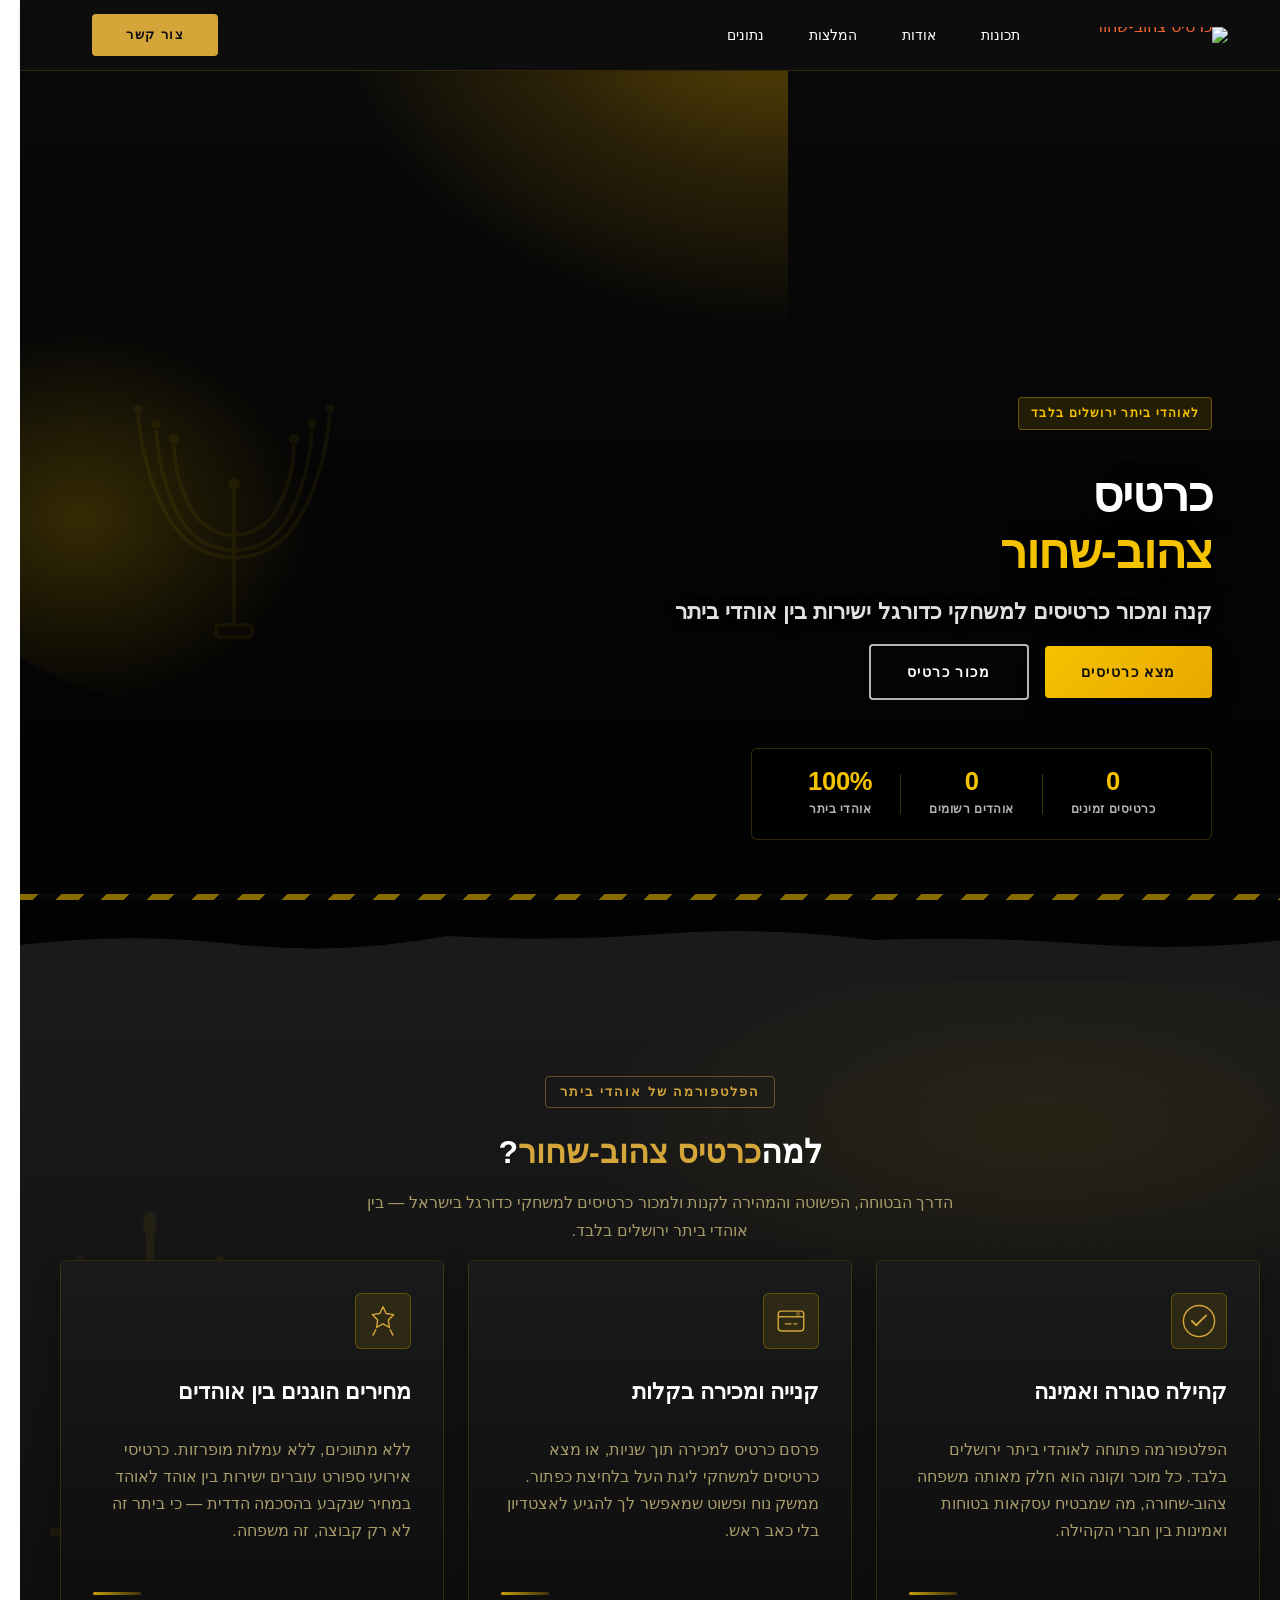
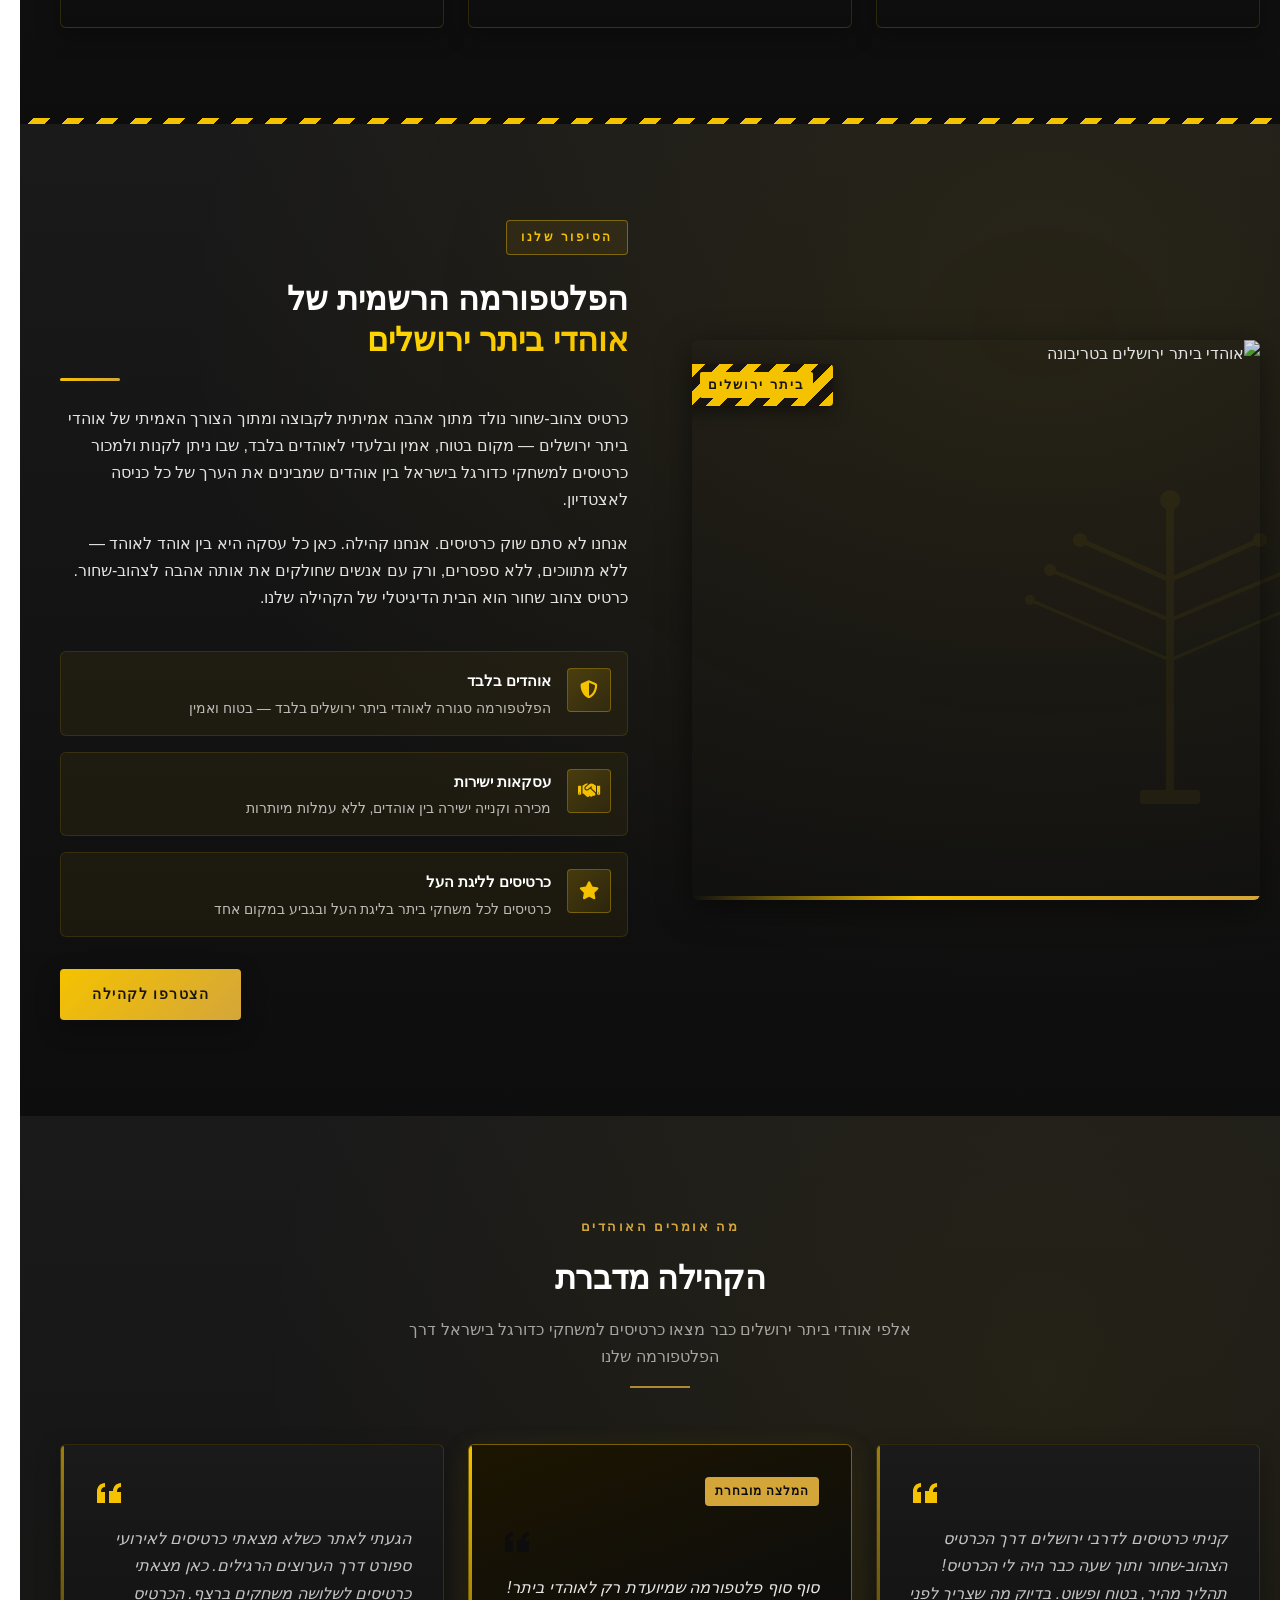
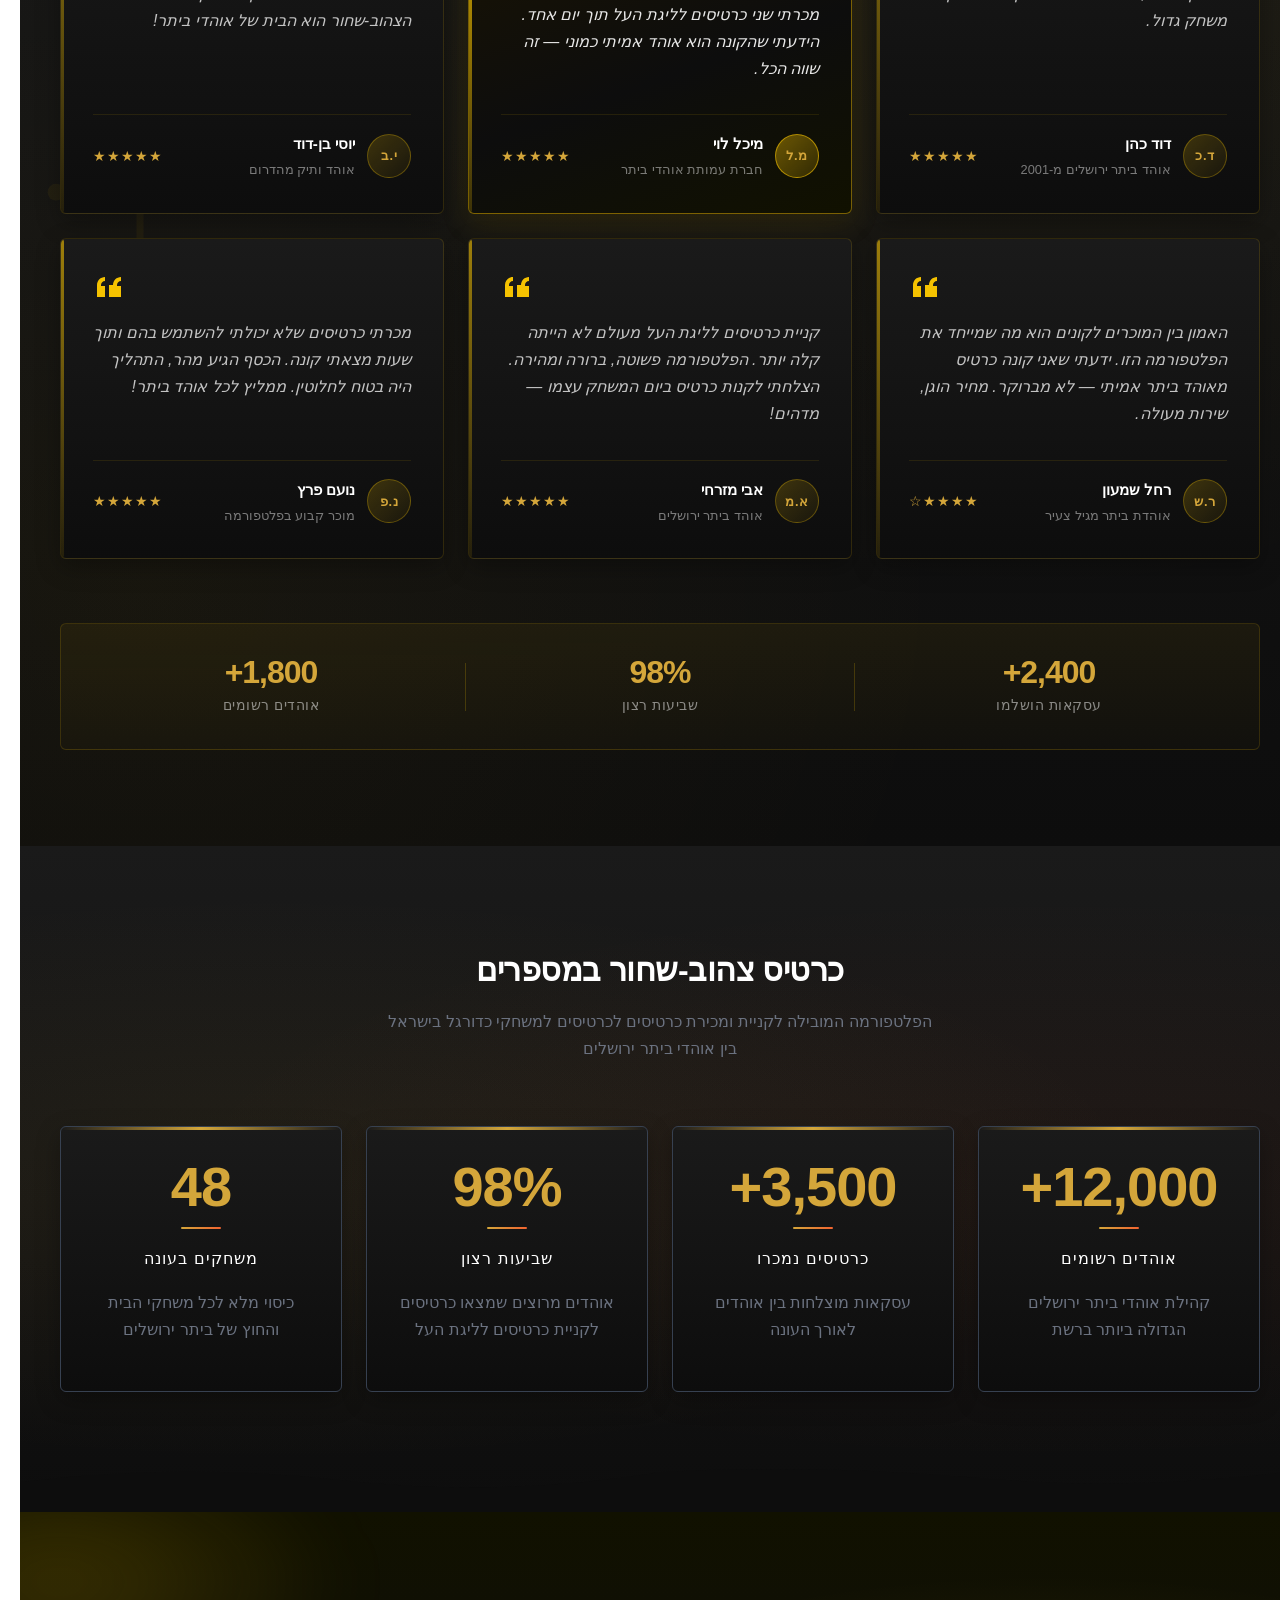
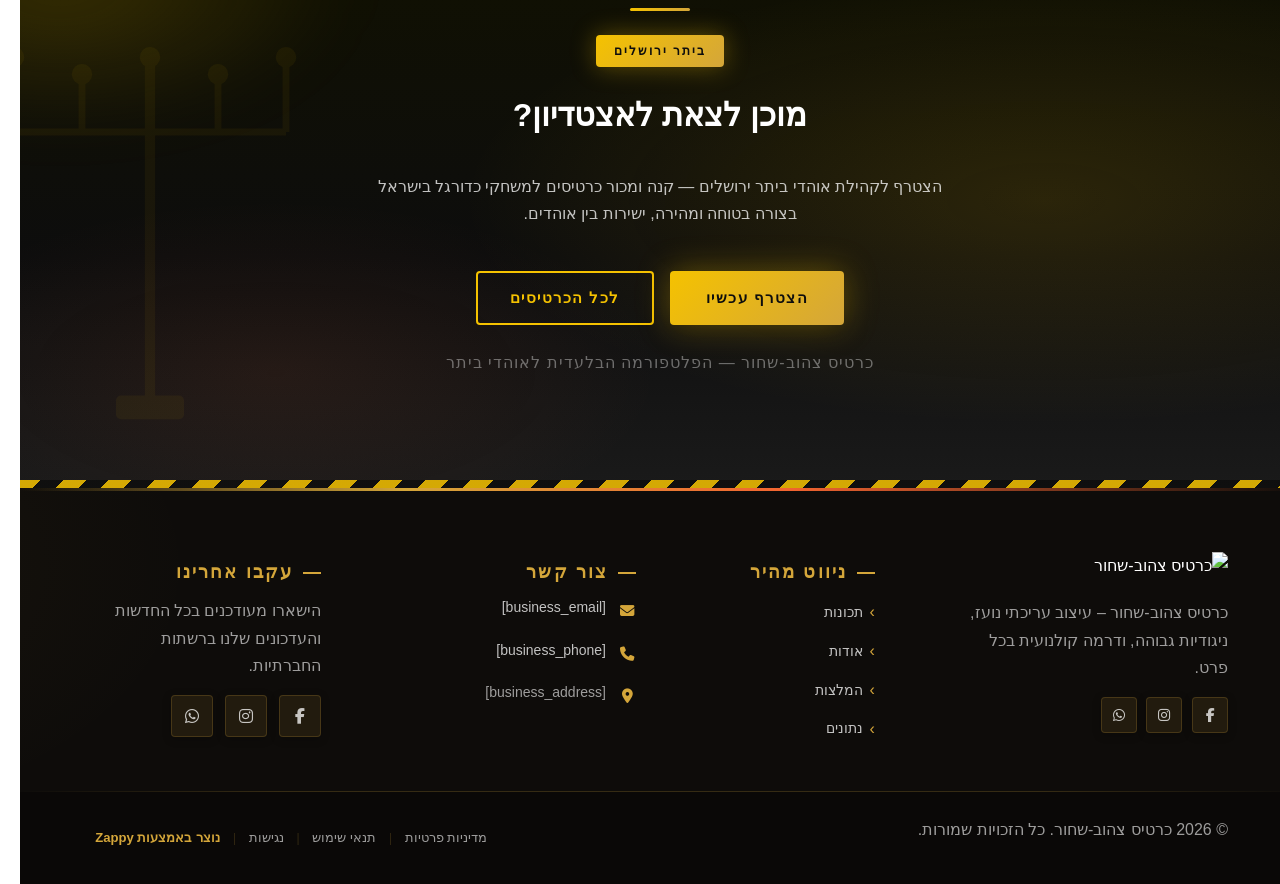
==== commit 4fae05b4: "Incremental sync: 1 page(s) — update_text" ====
--- a/public/index.html
+++ b/public/index.html
@@ -1 +1 @@
-<!doctype html><html dir="rtl" lang="he"><head><meta charset="UTF-8"><meta content="width=device-width,initial-scale=1" name="viewport"><meta content="index, follow" name="robots"><title>כרטיסים למשחקי כדורגל בישראל — כרטיס צהוב-שחור</title><meta content="בנה אתר לאוהדי ביתר ירושלים בלבד שבוא הם יכולים למכור או לקנות כרטיסים בין אוהדי ביתר שונים" name="description"><meta content="כרטיסים למשחקי כדורגל בישראל, כרטיסים לאירועי ספורט, כרטיס צהוב שחור, קניית כרטיסים לליגת העל" name="keywords"><link href="/assets/favicon.ico" rel="icon" type="image/x-icon"><link href="/assets/favicon-16x16.png" rel="icon" type="image/png" sizes="16x16"><link href="/assets/favicon-32x32.png" rel="icon" type="image/png" sizes="32x32"><link href="/assets/favicon-48x48.png" rel="icon" type="image/png" sizes="48x48"><link href="/assets/favicon-192x192.png" rel="icon" type="image/png" sizes="192x192"><link href="/assets/favicon-512x512.png" rel="icon" type="image/png" sizes="512x512"><link href="/assets/apple-touch-icon.png" rel="apple-touch-icon"><script>!function(){"use strict";var t="9a029552-6ef3-43c3-bfa1-12ee7709a500",e="https://api.zappy5.com/api/analytics/track",a=18e5,n=2592e6,o=!0,i=!0,r=!0;var s=function(){var e="zappy_visitor_"+t,a=null;try{if(a=localStorage.getItem(e)){var o=JSON.parse(a),i=Date.now();if(i-o.created<n)return o.lastSeen=i,localStorage.setItem(e,JSON.stringify(o)),o.id}}catch(t){console.warn("Zappy Analytics: LocalStorage not available")}var r="zv_"+Date.now()+"_"+Math.random().toString(36).substr(2,9);try{localStorage.setItem(e,JSON.stringify({id:r,created:Date.now(),lastSeen:Date.now()}))}catch(t){}return r}(),c=function(){var e="zappy_session_"+t,n=null;try{if(n=sessionStorage.getItem(e)){var o=JSON.parse(n),i=Date.now();if(i-o.timestamp<a)return o.timestamp=i,sessionStorage.setItem(e,JSON.stringify(o)),o.id}}catch(t){console.warn("Zappy Analytics: SessionStorage not available")}var r="zs_"+Date.now()+"_"+Math.random().toString(36).substr(2,9);try{sessionStorage.setItem(e,JSON.stringify({id:r,timestamp:Date.now()}))}catch(t){}return r}();function l(a,n){n=n||{};var o={website_id:t,event_type:a,page_path:window.location.pathname,referrer:document.referrer||"direct",visitor_id:s,session_id:c,metadata:n};if(navigator.sendBeacon){var i=new Blob([JSON.stringify(o)],{type:"application/json"});navigator.sendBeacon(e,i)}else fetch(e,{method:"POST",headers:{"Content-Type":"application/json"},body:JSON.stringify(o),keepalive:!0}).catch(function(t){console.warn("Zappy Analytics: Failed to track event",t)})}o&&l("pageview",{title:document.title,url:window.location.href}),i&&document.addEventListener("click",function(t){var e=t.target;if("BUTTON"===e.tagName||e.closest("button")){var a="BUTTON"===e.tagName?e:e.closest("button");l("click",{element:"button",text:a.textContent.trim().substring(0,100),id:a.id||null,class:a.className||null})}else if("A"===e.tagName||e.closest("a")){var n="A"===e.tagName?e:e.closest("a");l("navigation",{element:"link",text:n.textContent.trim().substring(0,100),href:n.href,external:n.hostname!==window.location.hostname})}},!0),r&&document.addEventListener("submit",function(t){var e=t.target;l("form_submit",{form_id:e.id||null,form_name:e.name||null,form_action:e.action||null,form_method:e.method||"GET"})},!0);var m=Date.now();window.addEventListener("beforeunload",function(){l("page_unload",{time_on_page:Math.floor((Date.now()-m)/1e3),page_path:window.location.pathname})}),window.zappyAnalytics={track:l,getVisitorId:function(){return s},getSessionId:function(){return c}}}()</script><meta content="כרטיסים למשחקי כדורגל בישראל — כרטיס צהוב-שחור" property="og:title"><meta content="בנה אתר לאוהדי ביתר ירושלים בלבד שבוא הם יכולים למכור או לקנות כרטיסים בין אוהדי ביתר שונים" property="og:description"><meta content="summary_large_image" name="twitter:card"><meta content="כרטיסים למשחקי כדורגל בישראל — כרטיס צהוב-שחור" name="twitter:title"><meta content="בנה אתר לאוהדי ביתר ירושלים בלבד שבוא הם יכולים למכור או לקנות כרטיסים בין אוהדי ביתר שונים" name="twitter:description"><meta content="website" property="og:type"><meta content="he_IL" property="og:locale"><link href="https://cdnjs.cloudflare.com/ajax/libs/font-awesome/6.4.0/css/all.min.css" rel="stylesheet"><link href="/assets/favicon.ico" rel="icon" type="image/x-icon"><link href="/assets/favicon-16x16.png" rel="icon" type="image/png" sizes="16x16"><link href="/assets/favicon-32x32.png" rel="icon" type="image/png" sizes="32x32"><link href="/assets/favicon-48x48.png" rel="icon" type="image/png" sizes="48x48"><link href="/assets/favicon-192x192.png" rel="icon" type="image/png" sizes="192x192"><link href="/assets/favicon-512x512.png" rel="icon" type="image/png" sizes="512x512"><link href="/assets/apple-touch-icon.png" rel="apple-touch-icon"><link href="https://cdn.jsdelivr.net/npm/vanilla-cookieconsent@3/dist/cookieconsent.css" rel="stylesheet"><script src="https://cdn.jsdelivr.net/npm/vanilla-cookieconsent@3/dist/cookieconsent.umd.js"></script><script src="https://cdn.jsdelivr.net/gh/mickidum/acc_toolbar/acctoolbar/acctoolbar.min.js"></script><link href="/styles.css" rel="stylesheet"><style id="zappy-dropdown-submenu-styles">#navMenu li:has(.sub-menu),.nav-menu li:has(.sub-menu),.navbar li:has(.sub-menu),nav li:has(.sub-menu){position:relative}#navMenu .sub-menu,.nav-menu .sub-menu,.navbar .sub-menu,nav .sub-menu{display:block!important;position:absolute!important;top:100%;left:0;min-width:220px;background:#fff;border-radius:8px;box-shadow:0 8px 25px rgba(0,0,0,.15);padding:8px 0;opacity:0;visibility:hidden;transform:translateY(10px);transition:all .3s ease;z-index:1000;list-style:none;pointer-events:none}#navMenu li:hover>.sub-menu,.nav-menu li:hover>.sub-menu,.navbar li:hover>.sub-menu,nav li:hover>.sub-menu{opacity:1!important;visibility:visible!important;transform:translateY(0)!important;pointer-events:auto!important}.sub-menu li{list-style:none;margin:0;padding:0}.sub-menu a{display:block!important;padding:10px 16px!important;color:var(--text-dark,#333)!important;font-weight:500;text-decoration:none;white-space:nowrap;transition:background-color .2s}.sub-menu .zappy-nav-child>a{padding-left:28px!important;font-size:.9em!important;opacity:.85!important}[dir=rtl] .sub-menu .zappy-nav-child>a,html[lang=ar] .sub-menu .zappy-nav-child>a,html[lang=he] .sub-menu .zappy-nav-child>a{padding-left:10px!important;padding-right:28px!important}.sub-menu .zappy-nav-parent>a{font-weight:600!important}.sub-menu a:hover{background-color:#f5f5f5}[dir=rtl] .nav-menu .sub-menu,[dir=rtl] .navbar .sub-menu,[dir=rtl] nav .sub-menu,html[lang=ar] .nav-menu .sub-menu,html[lang=ar] .navbar .sub-menu,html[lang=ar] nav .sub-menu,html[lang=he] .nav-menu .sub-menu,html[lang=he] .navbar .sub-menu,html[lang=he] nav .sub-menu{left:auto!important;right:0!important}.sub-menu:empty,.sub-menu:not(:has(li)):not(:has(> a)),.sub-menu:not(:has(li:not(.zappy-hidden-menu-item))):not(:has(> a)){display:none!important;opacity:0!important;visibility:hidden!important;pointer-events:none!important}li:has(.menu-group-title):hover>.sub-menu{opacity:1!important;visibility:visible!important;transform:translateY(0)!important;pointer-events:auto!important}#navMenu>li>.menu-group-title,.nav-menu>li>.menu-group-title{display:inline-block;padding:.5rem 1rem;cursor:default;user-select:none}@media (max-width:768px){#navMenu .sub-menu,.nav-menu .sub-menu,.navbar .sub-menu,nav .sub-menu{position:static!important;transform:none!important;box-shadow:none!important;background:0 0!important;max-height:0;overflow:hidden;opacity:0;visibility:hidden;transition:max-height .3s ease,opacity .3s ease;padding:0!important;border-radius:0!important}#navMenu .sub-menu.mobile-expanded,.nav-menu .sub-menu.mobile-expanded,.navbar .sub-menu.mobile-expanded{max-height:none!important;overflow-y:visible!important;opacity:1!important;visibility:visible!important;padding:8px 0 8px 16px!important}[dir=rtl] .sub-menu.mobile-expanded,html[lang=he] .sub-menu.mobile-expanded{padding:8px 16px 8px 0!important}#navMenu li:hover>.sub-menu,.nav-menu li:hover>.sub-menu,.navbar li:hover>.sub-menu,nav li:hover>.sub-menu{opacity:0;visibility:hidden;pointer-events:none}#navMenu li>.sub-menu.mobile-expanded,.nav-menu li>.sub-menu.mobile-expanded,.navbar li>.sub-menu.mobile-expanded,nav li>.sub-menu.mobile-expanded{opacity:1!important;visibility:visible!important;pointer-events:auto!important}#navMenu li:has(.sub-menu),.nav-menu li:has(.sub-menu),.navbar li:has(.sub-menu),nav li:has(.sub-menu){display:flex!important;flex-wrap:wrap!important;align-items:center!important;position:relative!important;min-height:44px!important}#navMenu li:has(.sub-menu)>a,.nav-menu li:has(.sub-menu)>a,.navbar li:has(.sub-menu)>a,nav li:has(.sub-menu)>a{flex:1!important;min-width:0!important}#navMenu li:has(.sub-menu)>.menu-group-title,.nav-menu li:has(.sub-menu)>.menu-group-title,.navbar li:has(.sub-menu)>.menu-group-title,nav li:has(.sub-menu)>.menu-group-title{flex:1!important;min-width:0!important;padding:0!important;line-height:inherit!important}#navMenu li:has(.sub-menu)>.sub-menu,.nav-menu li:has(.sub-menu)>.sub-menu,.navbar li:has(.sub-menu)>.sub-menu,nav li:has(.sub-menu)>.sub-menu{flex-basis:100%!important;width:100%!important}#navMenu li:has(.sub-menu)>a [class*=arrow],#navMenu li:has(.sub-menu)>a [class*=chevron],.nav-menu li:has(.sub-menu)>a .fa-angle-down,.nav-menu li:has(.sub-menu)>a .fa-chevron-down,.nav-menu li:has(.sub-menu)>a [class*=arrow],.nav-menu li:has(.sub-menu)>a [class*=chevron],nav li:has(.sub-menu)>a [class*=arrow],nav li:has(.sub-menu)>a [class*=chevron]{display:none!important;visibility:hidden!important}.mobile-submenu-toggle{display:flex!important;align-items:center!important;justify-content:center!important;width:44px!important;height:auto!important;background:0 0!important;border:none!important;cursor:pointer!important;color:var(--text-dark)!important;position:static!important;flex-shrink:0!important;align-self:stretch!important;z-index:2!important;padding:0!important;margin:0!important}.mobile-submenu-toggle::after{content:''!important;width:0!important;height:0!important;border-left:6px solid transparent!important;border-right:6px solid transparent!important;border-top:7px solid currentColor!important;transition:transform .3s ease!important}.mobile-submenu-toggle.expanded::after{transform:rotate(180deg)!important}.sub-menu a{padding:10px 0!important;display:block!important;color:var(--text-dark)!important;white-space:normal!important}.sub-menu .zappy-nav-child>a{padding-left:28px!important;font-size:.9em!important;opacity:.85!important}[dir=rtl] .sub-menu .zappy-nav-child>a,html[lang=ar] .sub-menu .zappy-nav-child>a,html[lang=he] .sub-menu .zappy-nav-child>a{padding-left:0!important;padding-right:28px!important}.sub-menu .zappy-nav-parent>a{font-weight:600!important}#navMenu.active,.nav-menu.active{max-width:100vw!important;overflow-x:hidden!important;box-sizing:border-box!important}.navbar .sub-menu li a,.zappy-products-dropdown .sub-menu a,nav.navbar .sub-menu li a{color:var(--text-dark)!important}}@media (min-width:769px){.mobile-submenu-toggle{display:none!important}}</style><style id="mobile-lang-menu-deployed-css">@media (max-width:768px){.lang-switcher,.nav-container .lang-switcher,.nav-cta-container .lang-switcher,.nav-ecommerce-icons .lang-switcher,.nav-icons-left .lang-switcher,.navbar .lang-switcher,.navbar .nav-cta-container .lang-switcher{display:none!important}.mobile-lang-menu{width:100%;border-top:1px solid rgba(128,128,128,.2);padding:8px 0 0 0;margin-top:8px}.mobile-lang-toggle{display:flex!important;align-items:center;justify-content:space-between;width:100%;padding:12px 16px;background:0 0;border:none;cursor:pointer;font-size:15px;color:inherit;font-family:inherit}.mobile-lang-toggle::after{content:'';display:inline-block;width:8px;height:8px;border-right:2px solid currentColor;border-bottom:2px solid currentColor;transform:rotate(45deg);transition:transform .3s ease;margin-left:8px}.mobile-lang-toggle.expanded::after{transform:rotate(-135deg)}.mobile-lang-options{max-height:0;overflow:hidden;transition:max-height .3s ease}.mobile-lang-options.expanded{max-height:300px}.mobile-lang-option{display:flex!important;align-items:center;gap:10px;padding:10px 24px;text-decoration:none;color:inherit;font-size:14px;font-family:inherit}.mobile-lang-option:hover{background:rgba(128,128,128,.1)}.mobile-lang-option.active{font-weight:600;opacity:.7;pointer-events:none}.mobile-lang-option img{width:20px;height:20px;border-radius:50%}}@media (min-width:769px){.mobile-lang-menu{display:none!important}}</style><style id="zappy-widget-visibility">#mic-access-tool-box,#mic-access-tool-general-button,#mic-init-access-tool #mic-access-tool-box,#mic-init-access-tool #mic-access-tool-general-button,#mic-init-access-tool .mic-access-tool-general-button,._access-icon,._access-menu,.mic-access-tool-box,.mic-access-tool-general-button,div[id*=mic-access-tool-box]{display:none!important;visibility:hidden!important;opacity:0!important;pointer-events:none!important}</style></head><body><nav class="navbar" dir="rtl"><button aria-label="Menu" class="mobile-toggle" id="mobileToggle"><svg viewBox="0 0 24 24" fill="none" height="24" width="24" class="hamburger-icon"><path d="M3 12h18M3 6h18M3 18h18" stroke="currentColor" stroke-width="2" stroke-linecap="round"></path></svg><svg viewBox="0 0 24 24" fill="none" height="24" width="24" class="close-icon" style="display:none"><path d="M18 6L6 18M6 6l12 12" stroke="currentColor" stroke-width="2" stroke-linecap="round"></path></svg></button><button aria-label="Call" class="phone-header-btn" data-phone="[business_phone]"><svg viewBox="0 0 24 24" fill="currentColor" height="20" width="20"><path d="M22 16.92v3a2 2 0 0 1-2.18 2 19.79 19.79 0 0 1-8.63-3.07 19.5 19.5 0 0 1-6-6 19.79 19.79 0 0 1-3.07-8.67A2 2 0 0 1 4.11 2h3a2 2 0 0 1 2 1.72 12.84 12.84 0 0 0 .7 2.81 2 2 0 0 1-.45 2.11L8.09 9.91a16 16 0 0 0 6 6l1.27-1.27a2 2 0 0 1 2.11-.45 12.84 12.84 0 0 0 2.81.7A2 2 0 0 1 22 16.92z"></path></svg></button><div class="nav-container"><div class="nav-right-group"><div class="nav-brand"><a href="/" class="logo-link"><img alt="כרטיס צהוב-שחור" src="/assets/general-logo.webp" class="logo"></a></div><ul class="nav-menu" id="navMenu"><li><a href="#features">תכונות</a></li><li><a href="#about">אודות</a></li><li><a href="#testimonials">המלצות</a></li><li><a href="#stats">נתונים</a></li></ul></div><div class="nav-cta-container"><a href="#cta" class="nav-cta-btn">צור קשר</a></div></div></nav><script>window.addEventListener("load",function(){const e=document.querySelector(".navbar, nav, header");if(!e)return void console.log("[Navbar] Navbar element not found");let t=document.getElementById("mobileToggle")||document.querySelector(".mobile-toggle")||document.querySelector(".hamburger")||document.querySelector(".hamburger-menu")||document.querySelector(".menu-toggle")||document.querySelector(".burger-menu")||document.querySelector('[aria-label="Menu"]')||document.querySelector('[aria-label="תפריט"]');const o=document.querySelector(".phone-header-btn"),n=window.getComputedStyle(e);let r=n.backgroundColor;if(console.log("[Navbar] Initial navbar background:",r),"transparent"===r||"rgba(0, 0, 0, 0)"===r||r.startsWith("rgba")&&r.includes(", 0)")){const e=n.backgroundImage;if(e&&"none"!==e)console.log("[Navbar] Navbar has background image/gradient, using dark text"),r="rgb(240, 240, 240)";else{const e=window.getComputedStyle(document.body).backgroundColor;console.log("[Navbar] Navbar transparent, using body background:",e),r=e}}const i=r.match(/\d+/g);if(i&&i.length>=3){const e=(.299*parseInt(i[0])+.587*parseInt(i[1])+.114*parseInt(i[2]))/255;console.log("[Navbar] Mobile button colors preserved from Claude CSS (luminance:",e.toFixed(2)+")");const n=document.createElement("style");n.id="zappy-mobile-nav-fix";document.documentElement.lang;document.documentElement.dir,n.textContent='\n        /* Hide mobile buttons on desktop, show only on mobile */\n        @media (min-width: 769px) {\n          .mobile-toggle,\n          .phone-header-btn {\n            display: none !important;\n          }\n        }\n        \n        /* Show and position mobile buttons correctly on mobile */\n        @media (max-width: 768px) {\n          .mobile-toggle,\n          .phone-header-btn {\n            position: absolute !important;\n            top: 50% !important;\n            transform: translateY(-50%) !important;\n            z-index: 1001 !important;\n            display: flex !important;\n            align-items: center !important;\n            justify-content: center !important;\n            width: 36px !important;\n            height: 36px !important;\n            border-radius: 50% !important;\n            border: none !important;\n            cursor: pointer !important;\n            padding: 6px !important;\n            background: none !important;\n            color: var(--nav-text, var(--text-dark)) !important;\n          }\n          \n          /* LTR positioning (default): hamburger LEFT, phone RIGHT */\n          html:not([dir="rtl"]):not([lang="he"]):not([lang="ar"]) .mobile-toggle,\n          html[dir="ltr"] .mobile-toggle {\n            left: 12px !important;\n            right: auto !important;\n          }\n          html:not([dir="rtl"]):not([lang="he"]):not([lang="ar"]) .phone-header-btn,\n          html[dir="ltr"] .phone-header-btn {\n            right: 12px !important;\n            left: auto !important;\n          }\n          \n          /* RTL positioning: hamburger RIGHT, phone LEFT */\n          html[dir="rtl"] .mobile-toggle,\n          html[lang="he"] .mobile-toggle,\n          html[lang="ar"] .mobile-toggle {\n            right: 12px !important;\n            left: auto !important;\n          }\n          html[dir="rtl"] .phone-header-btn,\n          html[lang="he"] .phone-header-btn,\n          html[lang="ar"] .phone-header-btn {\n            left: 12px !important;\n            right: auto !important;\n          }\n          \n          /* CRITICAL: Ensure nav-container has min-height on mobile */\n          /* All children are positioned absolutely/fixed on mobile, so height:auto collapses to 0 */\n          .nav-container {\n            min-height: 70px !important;\n            position: relative !important;\n          }\n          \n          /* Ensure SVG icons are properly sized and inherit color */\n          .mobile-toggle svg,\n          .phone-header-btn svg {\n            width: 24px !important;\n            height: 24px !important;\n            /* Don\'t force display - let JavaScript control hamburger/close toggle */\n          }\n          \n          /* Reset nav-cta-container on mobile - remove desktop box-shadow/padding */\n          /* that creates a visible ghost box when CTA button is hidden */\n          .nav-cta-container {\n            box-shadow: none !important;\n            padding: 0 !important;\n          }\n          \n          /* Hide nav-cta-container entirely on mobile when there\'s no lang-switcher */\n          /* (only the CTA button is inside, and it\'s hidden on mobile) */\n          .nav-cta-container:not(:has(.lang-switcher)) {\n            display: none !important;\n          }\n          \n          /* CRITICAL: Prevent hero image fade gradient from bleeding over headline text */\n          /* The .image-fade-gradient has bottom: -30px (extends below parent) */\n          /* On mobile stacked layout, this overlaps the h1 text below the image */\n          .hero-image-column {\n            overflow: hidden !important;\n          }\n          .image-fade-gradient {\n            bottom: 0 !important;\n          }\n          \n          /* Hide desktop language switcher on mobile - hamburger menu handles it */\n          /* High specificity to override stored CSS */\n          .lang-switcher,\n          .nav-cta-container .lang-switcher,\n          .nav-container .lang-switcher,\n          .navbar .lang-switcher,\n          .navbar .nav-cta-container .lang-switcher {\n            display: none !important;\n          }\n        }\n      ';const r=document.getElementById("zappy-mobile-nav-fix");r&&r.remove(),document.head.appendChild(n),console.log("[Navbar] Critical CSS injected for mobile nav positioning");const l=window.innerWidth<=768;if(t){const e=t.querySelector(".hamburger-icon"),o=t.querySelector(".close-icon");e&&(e.style.setProperty("width","24px","important"),e.style.setProperty("height","24px","important"),e.style.setProperty("display","block","important")),o&&(o.style.setProperty("width","24px","important"),o.style.setProperty("height","24px","important"),o.style.setProperty("display","none","important")),l?(t.style.setProperty("position","absolute","important"),t.style.setProperty("top","50%","important"),t.style.setProperty("transform","translateY(-50%)","important"),t.style.setProperty("z-index","1001","important"),t.style.removeProperty("left"),t.style.removeProperty("right"),console.log("[Navbar] Mobile toggle positioning applied (mobile viewport)")):(t.style.removeProperty("position"),t.style.removeProperty("top"),t.style.removeProperty("transform"),t.style.removeProperty("z-index"),t.style.removeProperty("left"),t.style.removeProperty("right"),console.log("[Navbar] Desktop viewport - cleared mobile toggle inline positioning"))}if(o){const e=o.querySelector("svg");e&&(e.style.width="24px",e.style.height="24px",e.setAttribute("width","24"),e.setAttribute("height","24")),l?(o.style.setProperty("position","absolute","important"),o.style.setProperty("top","50%","important"),o.style.setProperty("transform","translateY(-50%)","important"),o.style.setProperty("z-index","1001","important"),o.style.removeProperty("left"),o.style.removeProperty("right"),console.log("[Navbar] Phone button positioning applied (mobile viewport)")):(o.style.removeProperty("position"),o.style.removeProperty("top"),o.style.removeProperty("transform"),o.style.removeProperty("z-index"),o.style.removeProperty("left"),o.style.removeProperty("right"),console.log("[Navbar] Desktop viewport - cleared phone button inline positioning"))}}else console.log("[Navbar] Could not parse background color:",r);t=document.getElementById("mobileToggle")||document.querySelector(".mobile-toggle")||document.querySelector(".hamburger")||document.querySelector(".hamburger-menu")||document.querySelector(".menu-toggle")||document.querySelector(".burger-menu")||document.querySelector('[aria-label="Menu"]')||document.querySelector('[aria-label="תפריט"]');const l=document.getElementById("navMenu")||document.querySelector(".nav-menu")||document.querySelector(".nav-links")||document.querySelector("nav ul:not(.submenu)");if(!t||!l)return void console.log("[Navbar] Mobile toggle or menu not found:",{toggle:!!t,menu:!!l});l.id||(l.id="navMenu"),console.log("[Navbar] Initializing mobile menu...");const a=t.cloneNode(!0);t.parentNode.replaceChild(a,t),a.addEventListener("click",function(e){e.preventDefault(),e.stopPropagation();const t=this.querySelector(".hamburger-icon"),o=this.querySelector(".close-icon");l.classList.contains("active")?(l.classList.remove("active"),t&&t.style.setProperty("display","block","important"),o&&o.style.setProperty("display","none","important"),document.body.style.overflow="",console.log("[Navbar] Menu closed")):(l.classList.add("active"),t&&t.style.setProperty("display","none","important"),o&&o.style.setProperty("display","block","important"),document.body.style.overflow="hidden",console.log("[Navbar] Menu opened"))}),l.querySelectorAll("a").forEach(function(e){e.addEventListener("click",function(){if("#"===this.getAttribute("href"))return;const e=a.querySelector(".hamburger-icon"),t=a.querySelector(".close-icon");l.classList.remove("active"),e&&e.style.setProperty("display","block","important"),t&&t.style.setProperty("display","none","important"),document.body.style.overflow="",console.log("[Navbar] Menu closed (link clicked)")})});var s=l.querySelectorAll(".dropdown-toggle");s.forEach(function(e){e.addEventListener("click",function(e){e.preventDefault(),e.stopPropagation();var t=this.closest(".nav-dropdown");t&&(t.parentNode.querySelectorAll(".nav-dropdown.open").forEach(function(e){e!==t&&e.classList.remove("open")}),t.classList.toggle("open"),console.log("[Navbar] Dropdown toggled:",t.classList.contains("open")?"open":"closed"))})}),document.addEventListener("click",function(e){e.target.closest(".nav-dropdown")||document.querySelectorAll(".nav-dropdown.open").forEach(function(e){e.classList.remove("open")})}),console.log("[Navbar] Dropdown handlers initialized for "+s.length+" dropdowns"),o&&o.addEventListener("click",function(){const e=document.querySelectorAll('a[href^="tel:"]'),t=e.length>0?e[0].getAttribute("href").replace("tel:",""):"[business_phone]";window.location.href="tel:"+t,console.log("[Navbar] Phone button clicked")}),console.log("[Navbar] Mobile menu initialized successfully");const p=function(){const e=document.querySelector(".whatsapp-float");e&&(window.innerWidth>=769?(e.style.setProperty("display","none","important"),e.style.setProperty("visibility","hidden","important"),e.style.setProperty("opacity","0","important"),e.style.setProperty("pointer-events","none","important"),console.log("[WhatsApp] Button hidden on desktop")):(e.style.removeProperty("display"),e.style.removeProperty("visibility"),e.style.removeProperty("opacity"),e.style.removeProperty("pointer-events"),console.log("[WhatsApp] Button visible on mobile")))};let c;p(),window.addEventListener("resize",function(){clearTimeout(c),c=setTimeout(p,100)})})</script><main><section class="index-hero-section" data-layout-spec="בית-hero" dir="rtl" data-hero-type="fullscreen-scrim"><div class="index-hero-bg" aria-hidden="true"><img alt="אוהדי ביתר ירושלים באצטדיון" src="/assets/site-index-hero-image-1.webp" data-context="Epic Beitar Jerusalem football match atmosphere: packed stadium with yellow and black scarves waving, dramatic floodlights cutting through smoke, golden confetti falling, passionate fans in yellow jerseys cheering in the stands, cinematic wide angle shot, high contrast dramatic lighting, yellow smoke filling the air above the crowd" data-placeholder="index-hero-image-1" height="700" width="1200" data-hero-bg="true"></div><div class="index-hero-scrim" aria-hidden="true"></div><div class="index-hero-smoke-motif" aria-hidden="true"><svg viewBox="0 0 800 600" xmlns="http://www.w3.org/2000/svg" aria-hidden="true" data-no-icon-edit="true" preserveAspectRatio="xMidYMid slice"><defs><radialGradient cx="70%" cy="20%" id="smokeGold1" r="55%"><stop offset="0%" stop-color="#F5C200" stop-opacity="0.45"></stop><stop offset="60%" stop-color="#E8A800" stop-opacity="0.15"></stop><stop offset="100%" stop-color="#F5C200" stop-opacity="0"></stop></radialGradient><radialGradient cx="30%" cy="60%" id="smokeGold2" r="40%"><stop offset="0%" stop-color="#F5C200" stop-opacity="0.2"></stop><stop offset="100%" stop-color="#F5C200" stop-opacity="0"></stop></radialGradient></defs><ellipse cx="560" cy="120" fill="url(#smokeGold1)" rx="320" ry="260"></ellipse><ellipse cx="240" cy="360" fill="url(#smokeGold2)" rx="220" ry="180"></ellipse></svg></div><div class="index-hero-menorah-watermark" aria-hidden="true"><svg viewBox="0 0 200 220" fill="none" xmlns="http://www.w3.org/2000/svg" aria-hidden="true" data-no-icon-edit="true"><rect height="8" width="24" x="88" y="200" rx="2" stroke="#F5C200" stroke-width="2.5"></rect><line stroke="#F5C200" stroke-width="2.5" x1="100" x2="100" y1="200" y2="110"></line><path d="M100,140 Q80,140 70,120 Q60,100 60,80" fill="none" stroke="#F5C200" stroke-width="2.5"></path><path d="M100,140 Q120,140 130,120 Q140,100 140,80" fill="none" stroke="#F5C200" stroke-width="2.5"></path><path d="M100,150 Q75,150 62,125 Q50,100 48,70" fill="none" stroke="#F5C200" stroke-width="2.5"></path><path d="M100,150 Q125,150 138,125 Q150,100 152,70" fill="none" stroke="#F5C200" stroke-width="2.5"></path><path d="M100,155 Q72,155 56,128 Q40,100 36,60" fill="none" stroke="#F5C200" stroke-width="2.5"></path><path d="M100,155 Q128,155 144,128 Q160,100 164,60" fill="none" stroke="#F5C200" stroke-width="2.5"></path><circle cx="100" cy="106" r="4" fill="#F5C200"></circle><circle cx="60" cy="76" r="3.5" fill="#F5C200"></circle><circle cx="140" cy="76" r="3.5" fill="#F5C200"></circle><circle cx="48" cy="66" r="3" fill="#F5C200"></circle><circle cx="152" cy="66" r="3" fill="#F5C200"></circle><circle cx="36" cy="56" r="3" fill="#F5C200"></circle><circle cx="164" cy="56" r="3" fill="#F5C200"></circle></svg></div><div class="index-hero-container"><div class="index-hero-content"><span class="index-hero-label">לאוהדי ביתר ירושלים בלבד</span><h1 class="index-hero-title">כרטיס<br><span class="index-hero-title-accent">צהוב-שחור</span></h1><h3 class="index-hero-subtitle">קנה ומכור כרטיסים למשחקי כדורגל ישירות בין אוהדי ביתר</h3><div class="index-hero-ctas"><a href="#tickets" class="index-hero-btn-primary">מצא כרטיסים</a><a href="#sell" class="index-hero-btn-secondary">מכור כרטיס</a></div><div class="index-hero-stats"><div class="index-hero-stat"><span class="index-hero-stat-number">500+</span><span class="index-hero-stat-label">כרטיסים זמינים</span></div><div class="index-hero-stat-divider" aria-hidden="true"></div><div class="index-hero-stat"><span class="index-hero-stat-number">1,200+</span><span class="index-hero-stat-label">אוהדים רשומים</span></div><div class="index-hero-stat-divider" aria-hidden="true"></div><div class="index-hero-stat"><span class="index-hero-stat-number">100%</span><span class="index-hero-stat-label">אוהדי ביתר</span></div></div></div></div><div class="index-hero-hazard-stripe" aria-hidden="true"></div><div class="index-hero-divider-wrapper"><svg viewBox="0 0 1200 80" xmlns="http://www.w3.org/2000/svg" aria-hidden="true" data-no-icon-edit="true" preserveAspectRatio="none"><path d="M0,80 L0,45 Q100,32 200,44 T400,36 Q500,42 600,34 T800,40 Q900,36 1000,44 T1200,38 L1200,80 Z" fill="#1a1a1a"></path></svg></div></section><section class="index-features-section" data-layout-spec="בית-features" dir="rtl" id="features"><div class="index-features-section__menorah-bg" aria-hidden="true"><svg viewBox="0 0 300 400" fill="none" xmlns="http://www.w3.org/2000/svg" aria-hidden="true" data-no-icon-edit="true"><line stroke="#F5C200" stroke-width="8" x1="150" x2="150" y1="380" y2="80"></line><line stroke="#F5C200" stroke-width="8" x1="150" x2="50" y1="380" y2="380"></line><line stroke="#F5C200" stroke-width="8" x1="150" x2="250" y1="380" y2="380"></line><path d="M150,180 Q110,170 80,160 L80,120 Q110,130 150,140" fill="none" stroke="#F5C200" stroke-width="5"></path><path d="M150,180 Q190,170 220,160 L220,120 Q190,130 150,140" fill="none" stroke="#F5C200" stroke-width="5"></path><path d="M150,220 Q120,210 100,200 L100,165 Q120,175 150,185" fill="none" stroke="#F5C200" stroke-width="4"></path><path d="M150,220 Q180,210 200,200 L200,165 Q180,175 150,185" fill="none" stroke="#F5C200" stroke-width="4"></path><path d="M150,260 Q130,250 115,240 L115,210 Q130,220 150,230" fill="none" stroke="#F5C200" stroke-width="3"></path><path d="M150,260 Q170,250 185,240 L185,210 Q170,220 150,230" fill="none" stroke="#F5C200" stroke-width="3"></path><ellipse cx="150" cy="72" fill="#F5C200" rx="7" ry="12"></ellipse><ellipse cx="80" cy="112" fill="#F5C200" rx="5" ry="9"></ellipse><ellipse cx="220" cy="112" fill="#F5C200" rx="5" ry="9"></ellipse><ellipse cx="100" cy="157" fill="#F5C200" rx="4" ry="7"></ellipse><ellipse cx="200" cy="157" fill="#F5C200" rx="4" ry="7"></ellipse><ellipse cx="115" cy="202" fill="#F5C200" rx="3" ry="6"></ellipse><ellipse cx="185" cy="202" fill="#F5C200" rx="3" ry="6"></ellipse></svg></div><div class="index-features-section__hazard-stripe" aria-hidden="true"></div><div class="index-features-section__container"><header class="index-features-section__header"><span class="index-features-section__label">הפלטפורמה של אוהדי ביתר</span><h2 class="index-features-section__title">למה<span class="index-features-section__title-accent">כרטיס צהוב-שחור</span>?</h2><p class="index-features-section__subtitle">הדרך הבטוחה, הפשוטה והמהירה לקנות ולמכור כרטיסים למשחקי כדורגל בישראל — בין אוהדי ביתר ירושלים בלבד.</p></header><div class="index-features-section__grid"><article class="index-features-section__card"><div class="index-features-section__card-icon-wrap"><svg viewBox="0 0 48 48" fill="none" xmlns="http://www.w3.org/2000/svg" data-element-type="icon" data-icon-type="svg" aria-hidden="true" class="index-features-section__card-icon"><circle cx="24" cy="24" r="22" stroke="currentColor" stroke-width="2"></circle><path d="M14 24l6 6 14-14" stroke="currentColor" stroke-width="2.5" stroke-linecap="round" stroke-linejoin="round"></path></svg></div><div class="index-features-section__card-body"><h3 class="index-features-section__card-title">קהילה סגורה ואמינה</h3><p class="index-features-section__card-text">הפלטפורמה פתוחה לאוהדי ביתר ירושלים בלבד. כל מוכר וקונה הוא חלק מאותה משפחה צהוב-שחורה, מה שמבטיח עסקאות בטוחות ואמינות בין חברי הקהילה.</p><div class="index-features-section__card-stripe" aria-hidden="true"></div></div></article><article class="index-features-section__card"><div class="index-features-section__card-icon-wrap"><svg viewBox="0 0 48 48" fill="none" xmlns="http://www.w3.org/2000/svg" data-element-type="icon" data-icon-type="svg" aria-hidden="true" class="index-features-section__card-icon"><rect height="28" width="36" x="6" y="10" rx="4" stroke="currentColor" stroke-width="2"></rect><path d="M6 18h36" stroke="currentColor" stroke-width="2"></path><path d="M16 28h8M28 28h4" stroke="currentColor" stroke-width="2" stroke-linecap="round"></path><circle cx="34" cy="14" r="3" fill="currentColor" opacity="0.4"></circle></svg></div><div class="index-features-section__card-body"><h3 class="index-features-section__card-title">קנייה ומכירה בקלות</h3><p class="index-features-section__card-text">פרסם כרטיס למכירה תוך שניות, או מצא כרטיסים למשחקי ליגת העל בלחיצת כפתור. ממשק נוח ופשוט שמאפשר לך להגיע לאצטדיון בלי כאב ראש.</p><div class="index-features-section__card-stripe" aria-hidden="true"></div></div></article><article class="index-features-section__card"><div class="index-features-section__card-icon-wrap"><svg viewBox="0 0 48 48" fill="none" xmlns="http://www.w3.org/2000/svg" data-element-type="icon" data-icon-type="svg" aria-hidden="true" class="index-features-section__card-icon"><path d="M24 4l4.5 9.5 10.5 1.5-7.5 7.5 1.5 10.5L24 28l-9 5 1.5-10.5L9 15l10.5-1.5z" stroke="currentColor" stroke-width="2" stroke-linejoin="round"></path><path d="M14 36l-4 8M34 36l4 8" stroke="currentColor" stroke-width="2" stroke-linecap="round"></path></svg></div><div class="index-features-section__card-body"><h3 class="index-features-section__card-title">מחירים הוגנים בין אוהדים</h3><p class="index-features-section__card-text">ללא מתווכים, ללא עמלות מופרזות. כרטיסי אירועי ספורט עוברים ישירות בין אוהד לאוהד במחיר שנקבע בהסכמה הדדית — כי ביתר זה לא רק קבוצה, זה משפחה.</p><div class="index-features-section__card-stripe" aria-hidden="true"></div></div></article></div></div></section><section class="index-about-section" data-layout-spec="בית-about" dir="rtl" id="about"><div class="about-menorah-watermark" aria-hidden="true"><svg viewBox="0 0 300 400" fill="none" xmlns="http://www.w3.org/2000/svg" aria-hidden="true" data-no-icon-edit="true"><line stroke="#F5C200" stroke-width="8" x1="150" x2="150" y1="380" y2="80"></line><line stroke="#F5C200" stroke-width="5" x1="150" x2="60" y1="160" y2="120"></line><line stroke="#F5C200" stroke-width="5" x1="150" x2="240" y1="160" y2="120"></line><line stroke="#F5C200" stroke-width="4" x1="150" x2="30" y1="200" y2="150"></line><line stroke="#F5C200" stroke-width="4" x1="150" x2="270" y1="200" y2="150"></line><line stroke="#F5C200" stroke-width="3" x1="150" x2="10" y1="240" y2="180"></line><line stroke="#F5C200" stroke-width="3" x1="150" x2="290" y1="240" y2="180"></line><circle cx="150" cy="80" r="10" fill="#F5C200"></circle><circle cx="60" cy="120" r="7" fill="#F5C200"></circle><circle cx="240" cy="120" r="7" fill="#F5C200"></circle><circle cx="30" cy="150" r="6" fill="#F5C200"></circle><circle cx="270" cy="150" r="6" fill="#F5C200"></circle><circle cx="10" cy="180" r="5" fill="#F5C200"></circle><circle cx="290" cy="180" r="5" fill="#F5C200"></circle><rect height="14" width="60" x="120" y="370" fill="#F5C200" rx="3"></rect></svg></div><div class="about-container"><div class="about-image-col"><div class="about-image-wrapper"><img alt="אוהדי ביתר ירושלים בטריבונה" src="/assets/site-index-about-image-1.webp" data-context="Beitar Jerusalem FC fans in yellow and black scarves celebrating together in the stands, stadium atmosphere, passionate crowd, dramatic lighting, Israeli football culture, cinematic editorial style" data-placeholder="index-about-image-1" height="700" width="600"><div class="about-image-accent-bar" aria-hidden="true"></div><div class="about-stripe-badge" aria-hidden="true"><span>ביתר ירושלים</span></div></div></div><div class="about-text-col"><div class="about-label"><span>הסיפור שלנו</span></div><h2 class="about-heading">הפלטפורמה הרשמית של<br><span class="about-heading-accent">אוהדי ביתר ירושלים</span></h2><div class="about-divider" aria-hidden="true"></div><p class="about-body">כרטיס צהוב-שחור נולד מתוך אהבה אמיתית לקבוצה ומתוך הצורך האמיתי של אוהדי ביתר ירושלים — מקום בטוח, אמין ובלעדי לאוהדים בלבד, שבו ניתן לקנות ולמכור כרטיסים למשחקי כדורגל בישראל בין אוהדים שמבינים את הערך של כל כניסה לאצטדיון.</p><p class="about-body">אנחנו לא סתם שוק כרטיסים. אנחנו קהילה. כאן כל עסקה היא בין אוהד לאוהד — ללא מתווכים, ללא ספסרים, ורק עם אנשים שחולקים את אותה אהבה לצהוב-שחור. כרטיס צהוב שחור הוא הבית הדיגיטלי של הקהילה שלנו.</p><ul class="about-features"><li class="about-feature-item"><span class="about-feature-icon" aria-hidden="true"><i class="fas fa-shield-alt"></i></span><div class="about-feature-text"><strong>אוהדים בלבד</strong><span>הפלטפורמה סגורה לאוהדי ביתר ירושלים בלבד — בטוח ואמין</span></div></li><li class="about-feature-item"><span class="about-feature-icon" aria-hidden="true"><i class="fas fa-handshake"></i></span><div class="about-feature-text"><strong>עסקאות ישירות</strong><span>מכירה וקנייה ישירה בין אוהדים, ללא עמלות מיותרות</span></div></li><li class="about-feature-item"><span class="about-feature-icon" aria-hidden="true"><i class="fas fa-star"></i></span><div class="about-feature-text"><strong>כרטיסים לליגת העל</strong><span>כרטיסים לכל משחקי ביתר בליגת העל ובגביע במקום אחד</span></div></li></ul><a href="/contact" class="about-cta-btn">הצטרפו לקהילה</a></div></div></section><section class="index-testimonials-section" data-layout-spec="בית-testimonials" dir="rtl" id="testimonials"><div class="testimonials-menorah-watermark" aria-hidden="true"><svg viewBox="0 0 200 300" fill="none" xmlns="http://www.w3.org/2000/svg" aria-hidden="true" data-no-icon-edit="true"><rect height="60" width="6" x="97" y="240" fill="#F5C200"></rect><rect height="5" width="40" x="80" y="250" fill="#F5C200"></rect><line stroke="#F5C200" stroke-width="5" x1="100" x2="100" y1="240" y2="60"></line><line stroke="#F5C200" stroke-width="4" x1="100" x2="40" y1="100" y2="160"></line><line stroke="#F5C200" stroke-width="4" x1="100" x2="160" y1="100" y2="160"></line><line stroke="#F5C200" stroke-width="3" x1="100" x2="60" y1="120" y2="160"></line><line stroke="#F5C200" stroke-width="3" x1="100" x2="140" y1="120" y2="160"></line><line stroke="#F5C200" stroke-width="3" x1="100" x2="75" y1="140" y2="160"></line><line stroke="#F5C200" stroke-width="3" x1="100" x2="125" y1="140" y2="160"></line><circle cx="100" cy="58" r="7" fill="#F5C200"></circle><circle cx="40" cy="158" r="6" fill="#F5C200"></circle><circle cx="160" cy="158" r="6" fill="#F5C200"></circle><circle cx="60" cy="158" r="5" fill="#F5C200"></circle><circle cx="140" cy="158" r="5" fill="#F5C200"></circle><circle cx="75" cy="158" r="5" fill="#F5C200"></circle><circle cx="125" cy="158" r="5" fill="#F5C200"></circle></svg></div><div class="testimonials-container"><div class="testimonials-header"><span class="testimonials-eyebrow">מה אומרים האוהדים</span><h2 class="testimonials-title">הקהילה מדברת</h2><p class="testimonials-subtitle">אלפי אוהדי ביתר ירושלים כבר מצאו כרטיסים למשחקי כדורגל בישראל דרך הפלטפורמה שלנו</p><div class="testimonials-gold-line" aria-hidden="true"></div></div><div class="testimonials-grid"><article class="testimonial-card"><div class="testimonial-quote-icon" aria-hidden="true"><svg viewBox="0 0 32 32" fill="none" xmlns="http://www.w3.org/2000/svg" data-element-type="icon" data-icon-type="svg" height="32" width="32"><path d="M4 14C4 9.582 7.582 6 12 6v4c-2.206 0-4 1.794-4 4v1h4v11H4V14zm16 0C20 9.582 23.582 6 28 6v4c-2.206 0-4 1.794-4 4v1h4v11H16V14z" fill="#F5C200"></path></svg></div><blockquote class="testimonial-text"><p>קניתי כרטיסים לדרבי ירושלים דרך הכרטיס הצהוב-שחור ותוך שעה כבר היה לי הכרטיס! תהליך מהיר, בטוח ופשוט. בדיוק מה שצריך לפני משחק גדול.</p></blockquote><footer class="testimonial-author"><div class="testimonial-avatar"><span class="avatar-initials">ד.כ</span></div><div class="testimonial-author-info"><strong class="testimonial-name">דוד כהן</strong><span class="testimonial-role">אוהד ביתר ירושלים מ-2001</span></div><div class="testimonial-stars" aria-label="דירוג 5 כוכבים"><span aria-hidden="true">★★★★★</span></div></footer></article><article class="testimonial-card testimonial-card--featured"><div class="testimonial-featured-badge">המלצה מובחרת</div><div class="testimonial-quote-icon" aria-hidden="true"><svg viewBox="0 0 32 32" fill="none" xmlns="http://www.w3.org/2000/svg" data-element-type="icon" data-icon-type="svg" height="32" width="32"><path d="M4 14C4 9.582 7.582 6 12 6v4c-2.206 0-4 1.794-4 4v1h4v11H4V14zm16 0C20 9.582 23.582 6 28 6v4c-2.206 0-4 1.794-4 4v1h4v11H16V14z" fill="#0D0D0D"></path></svg></div><blockquote class="testimonial-text"><p>סוף סוף פלטפורמה שמיועדת רק לאוהדי ביתר! מכרתי שני כרטיסים לליגת העל תוך יום אחד. הידעתי שהקונה הוא אוהד אמיתי כמוני — זה שווה הכל.</p></blockquote><footer class="testimonial-author"><div class="testimonial-avatar testimonial-avatar--featured"><span class="avatar-initials">מ.ל</span></div><div class="testimonial-author-info"><strong class="testimonial-name">מיכל לוי</strong><span class="testimonial-role">חברת עמותת אוהדי ביתר</span></div><div class="testimonial-stars" aria-label="דירוג 5 כוכבים"><span aria-hidden="true">★★★★★</span></div></footer></article><article class="testimonial-card"><div class="testimonial-quote-icon" aria-hidden="true"><svg viewBox="0 0 32 32" fill="none" xmlns="http://www.w3.org/2000/svg" data-element-type="icon" data-icon-type="svg" height="32" width="32"><path d="M4 14C4 9.582 7.582 6 12 6v4c-2.206 0-4 1.794-4 4v1h4v11H4V14zm16 0C20 9.582 23.582 6 28 6v4c-2.206 0-4 1.794-4 4v1h4v11H16V14z" fill="#F5C200"></path></svg></div><blockquote class="testimonial-text"><p>הגעתי לאתר כשלא מצאתי כרטיסים לאירועי ספורט דרך הערוצים הרגילים. כאן מצאתי כרטיסים לשלושה משחקים ברצף. הכרטיס הצהוב-שחור הוא הבית של אוהדי ביתר!</p></blockquote><footer class="testimonial-author"><div class="testimonial-avatar"><span class="avatar-initials">י.ב</span></div><div class="testimonial-author-info"><strong class="testimonial-name">יוסי בן-דוד</strong><span class="testimonial-role">אוהד ותיק מהדרום</span></div><div class="testimonial-stars" aria-label="דירוג 5 כוכבים"><span aria-hidden="true">★★★★★</span></div></footer></article><article class="testimonial-card"><div class="testimonial-quote-icon" aria-hidden="true"><svg viewBox="0 0 32 32" fill="none" xmlns="http://www.w3.org/2000/svg" data-element-type="icon" data-icon-type="svg" height="32" width="32"><path d="M4 14C4 9.582 7.582 6 12 6v4c-2.206 0-4 1.794-4 4v1h4v11H4V14zm16 0C20 9.582 23.582 6 28 6v4c-2.206 0-4 1.794-4 4v1h4v11H16V14z" fill="#F5C200"></path></svg></div><blockquote class="testimonial-text"><p>האמון בין המוכרים לקונים הוא מה שמייחד את הפלטפורמה הזו. ידעתי שאני קונה כרטיס מאוהד ביתר אמיתי — לא מברוקר. מחיר הוגן, שירות מעולה.</p></blockquote><footer class="testimonial-author"><div class="testimonial-avatar"><span class="avatar-initials">ר.ש</span></div><div class="testimonial-author-info"><strong class="testimonial-name">רחל שמעון</strong><span class="testimonial-role">אוהדת ביתר מגיל צעיר</span></div><div class="testimonial-stars" aria-label="דירוג 4 כוכבים"><span aria-hidden="true">★★★★☆</span></div></footer></article><article class="testimonial-card"><div class="testimonial-quote-icon" aria-hidden="true"><svg viewBox="0 0 32 32" fill="none" xmlns="http://www.w3.org/2000/svg" data-element-type="icon" data-icon-type="svg" height="32" width="32"><path d="M4 14C4 9.582 7.582 6 12 6v4c-2.206 0-4 1.794-4 4v1h4v11H4V14zm16 0C20 9.582 23.582 6 28 6v4c-2.206 0-4 1.794-4 4v1h4v11H16V14z" fill="#F5C200"></path></svg></div><blockquote class="testimonial-text"><p>קניית כרטיסים לליגת העל מעולם לא הייתה קלה יותר. הפלטפורמה פשוטה, ברורה ומהירה. הצלחתי לקנות כרטיס ביום המשחק עצמו — מדהים!</p></blockquote><footer class="testimonial-author"><div class="testimonial-avatar"><span class="avatar-initials">א.מ</span></div><div class="testimonial-author-info"><strong class="testimonial-name">אבי מזרחי</strong><span class="testimonial-role">אוהד ביתר ירושלים</span></div><div class="testimonial-stars" aria-label="דירוג 5 כוכבים"><span aria-hidden="true">★★★★★</span></div></footer></article><article class="testimonial-card"><div class="testimonial-quote-icon" aria-hidden="true"><svg viewBox="0 0 32 32" fill="none" xmlns="http://www.w3.org/2000/svg" data-element-type="icon" data-icon-type="svg" height="32" width="32"><path d="M4 14C4 9.582 7.582 6 12 6v4c-2.206 0-4 1.794-4 4v1h4v11H4V14zm16 0C20 9.582 23.582 6 28 6v4c-2.206 0-4 1.794-4 4v1h4v11H16V14z" fill="#F5C200"></path></svg></div><blockquote class="testimonial-text"><p>מכרתי כרטיסים שלא יכולתי להשתמש בהם ותוך שעות מצאתי קונה. הכסף הגיע מהר, התהליך היה בטוח לחלוטין. ממליץ לכל אוהד ביתר!</p></blockquote><footer class="testimonial-author"><div class="testimonial-avatar"><span class="avatar-initials">נ.פ</span></div><div class="testimonial-author-info"><strong class="testimonial-name">נועם פרץ</strong><span class="testimonial-role">מוכר קבוע בפלטפורמה</span></div><div class="testimonial-stars" aria-label="דירוג 5 כוכבים"><span aria-hidden="true">★★★★★</span></div></footer></article></div><div class="testimonials-stats"><div class="testimonials-stat"><span class="stat-number">2,400+</span><span class="stat-label">עסקאות הושלמו</span></div><div class="testimonials-stat-divider" aria-hidden="true"></div><div class="testimonials-stat"><span class="stat-number">98%</span><span class="stat-label">שביעות רצון</span></div><div class="testimonials-stat-divider" aria-hidden="true"></div><div class="testimonials-stat"><span class="stat-number">1,800+</span><span class="stat-label">אוהדים רשומים</span></div></div></div></section><section class="index-stats-section" data-layout-spec="בית-stats" dir="rtl" id="stats"><div class="index-stats-container"><div class="index-stats-header"><h2 class="index-stats-title">כרטיס צהוב-שחור במספרים</h2><p class="index-stats-subtitle">הפלטפורמה המובילה לקניית ומכירת כרטיסים לכרטיסים למשחקי כדורגל בישראל בין אוהדי ביתר ירושלים</p></div><div class="index-stats-grid"><article class="index-stat-card"><div class="index-stat-number"><span class="index-stat-value">12,000+</span></div><div class="index-stat-accent-line"></div><p class="index-stat-label">אוהדים רשומים</p><p class="index-stat-desc">קהילת אוהדי ביתר ירושלים הגדולה ביותר ברשת</p></article><article class="index-stat-card"><div class="index-stat-number"><span class="index-stat-value">3,500+</span></div><div class="index-stat-accent-line"></div><p class="index-stat-label">כרטיסים נמכרו</p><p class="index-stat-desc">עסקאות מוצלחות בין אוהדים לאורך העונה</p></article><article class="index-stat-card"><div class="index-stat-number"><span class="index-stat-value">98%</span></div><div class="index-stat-accent-line"></div><p class="index-stat-label">שביעות רצון</p><p class="index-stat-desc">אוהדים מרוצים שמצאו כרטיסים לקניית כרטיסים לליגת העל</p></article><article class="index-stat-card"><div class="index-stat-number"><span class="index-stat-value">48</span></div><div class="index-stat-accent-line"></div><p class="index-stat-label">משחקים בעונה</p><p class="index-stat-desc">כיסוי מלא לכל משחקי הבית והחוץ של ביתר ירושלים</p></article></div></div><div class="index-stats-divider-wrapper"><svg viewBox="0 0 1200 60" xmlns="http://www.w3.org/2000/svg" aria-hidden="true" data-no-icon-edit="true" preserveAspectRatio="none"><path d="M0,60 L0,30 Q150,10 300,28 T600,20 Q750,12 900,26 T1200,18 L1200,60 Z" fill="#0D0D0D"></path></svg></div></section><section class="index-cta-section" data-layout-spec="בית-cta" dir="rtl" id="cta"><div class="index-cta-menorah-watermark" aria-hidden="true"><svg viewBox="0 0 200 280" fill="none" xmlns="http://www.w3.org/2000/svg" aria-hidden="true" data-no-icon-edit="true"><line stroke="#F5C200" stroke-width="6" x1="100" x2="100" y1="260" y2="60"></line><line stroke="#F5C200" stroke-width="4" x1="100" x2="20" y1="100" y2="100"></line><line stroke="#F5C200" stroke-width="4" x1="100" x2="180" y1="100" y2="100"></line><line stroke="#F5C200" stroke-width="4" x1="20" x2="20" y1="100" y2="60"></line><line stroke="#F5C200" stroke-width="4" x1="180" x2="180" y1="100" y2="60"></line><line stroke="#F5C200" stroke-width="4" x1="60" x2="60" y1="100" y2="70"></line><line stroke="#F5C200" stroke-width="4" x1="140" x2="140" y1="100" y2="70"></line><line stroke="#F5C200" stroke-width="4" x1="100" x2="100" y1="100" y2="60"></line><circle cx="20" cy="56" r="6" fill="#F5C200"></circle><circle cx="60" cy="66" r="6" fill="#F5C200"></circle><circle cx="100" cy="56" r="6" fill="#F5C200"></circle><circle cx="140" cy="66" r="6" fill="#F5C200"></circle><circle cx="180" cy="56" r="6" fill="#F5C200"></circle><rect height="14" width="40" x="80" y="255" fill="#F5C200" rx="3"></rect></svg></div><div class="index-cta-hazard-stripe" aria-hidden="true"></div><div class="index-cta-smoke-glow" aria-hidden="true"></div><div class="index-cta-container"><div class="index-cta-badge">ביתר ירושלים</div><h2 class="index-cta-headline">מוכן לצאת לאצטדיון?</h2><p class="index-cta-subtext">הצטרף לקהילת אוהדי ביתר ירושלים — קנה ומכור כרטיסים למשחקי כדורגל בישראל בצורה בטוחה ומהירה, ישירות בין אוהדים.</p><div class="index-cta-actions"><a href="/contact" class="index-cta-btn-primary" data-element-id="btn-1777298021458-fnokgewzd" data-element-type="button" data-native-element="true" style="outline:none">הצטרף עכשיו</a><a href="/" class="index-cta-btn-secondary" data-element-id="btn-1777298021458-tziazq7fg" data-element-type="button" data-native-element="true" style="outline:none;color:rgb(245, 194, 0) !important;border-color:rgb(245, 194, 0) !important;background-color:transparent !important;background-image:none !important">לכל הכרטיסים</a></div><p class="index-cta-footnote">כרטיס צהוב-שחור — הפלטפורמה הבלעדית לאוהדי ביתר</p></div></section></main><footer class="site-footer"><div class="footer-top"><div class="footer-container"><div class="footer-grid"><div class="footer-col footer-brand"><div class="footer-logo-wrap"><img alt="כרטיס צהוב-שחור" src="/assets/general-logo.webp" class="logo"></div><p class="footer-tagline">כרטיס צהוב-שחור – עיצוב עריכתי נועז, ניגודיות גבוהה, ודרמה קולנועית בכל פרט.</p><div class="footer-social"><a href="[facebook_handle]" aria-label="Facebook"><i class="fab fa-facebook-f"></i></a><a href="[instagram_handle]" aria-label="Instagram"><i class="fab fa-instagram"></i></a><a href="[whatsapp_handle]" aria-label="WhatsApp"><i class="fab fa-whatsapp"></i></a></div></div><div class="footer-col footer-links"><h4 class="footer-heading"><span class="heading-accent"></span>ניווט מהיר</h4><ul class="footer-nav"><li><a href="#features">תכונות</a></li><li><a href="#about">אודות</a></li><li><a href="#testimonials">המלצות</a></li><li><a href="#stats">נתונים</a></li></ul></div><div class="footer-col footer-contact-col"><h4 class="footer-heading"><span class="heading-accent"></span>צור קשר</h4><ul class="footer-contact"><li><span class="contact-icon"><i class="fas fa-envelope"></i></span><span class="contact-text"><a href="mailto:[business_email]">[business_email]</a></span></li><li><span class="contact-icon"><i class="fas fa-phone"></i></span><span class="contact-text"><a href="tel:[business_phone]">[business_phone]</a></span></li><li><a href="/"><span class="contact-icon"><i class="fas fa-map-marker-alt"></i></span><span class="contact-text">[business_address]</span></a></li></ul></div><div class="footer-col footer-extra"><h4 class="footer-heading"><span class="heading-accent"></span>עקבו אחרינו</h4><p class="footer-social-label">הישארו מעודכנים בכל החדשות והעדכונים שלנו ברשתות החברתיות.</p><div class="footer-social footer-social-large"><a href="[facebook_handle]" aria-label="Facebook"><i class="fab fa-facebook-f"></i></a><a href="[instagram_handle]" aria-label="Instagram"><i class="fab fa-instagram"></i></a><a href="[whatsapp_handle]" aria-label="WhatsApp"><i class="fab fa-whatsapp"></i></a></div></div></div></div></div><div class="footer-divider"></div><div class="footer-bottom"><div class="footer-container"><div class="footer-bottom-inner"><p class="footer-copyright">© 2026 כרטיס צהוב-שחור. כל הזכויות שמורות.</p><div class="footer-legal"><a href="/privacy">מדיניות פרטיות</a><span class="legal-sep">|</span><a href="/terms">תנאי שימוש</a><span class="legal-sep">|</span><a href="/accessibility">נגישות</a><span class="legal-sep">|</span><a href="https://zappy5.com" class="zappy-attribution" target="_blank">נוצר באמצעות Zappy</a></div></div></div></div></footer><a href="https://wa.me/[whatsapp_handle]" class="whatsapp-float" aria-label="WhatsApp"><i class="fab fa-whatsapp"></i></a><div data-integration="accessibility:toolbar"></div><script src="/script.js"></script><script id="zappy-mobile-submenu-script">!function(){function e(){if(window.innerWidth>768)return document.querySelectorAll(".mobile-submenu-toggle").forEach(function(e){e.remove()}),void document.querySelectorAll(".sub-menu.mobile-expanded").forEach(function(e){e.classList.remove("mobile-expanded")});document.querySelectorAll(".nav-menu li:has(.sub-menu), nav li:has(.sub-menu), .navbar li:has(.sub-menu), #navMenu li:has(.sub-menu)").forEach(function(e){if(!e.querySelector(".mobile-submenu-toggle")){var t=e.querySelector(".sub-menu"),n=e.querySelector(":scope > a");if(t&&n){var o=document.createElement("button");o.className="mobile-submenu-toggle",o.setAttribute("aria-label","Toggle submenu"),o.setAttribute("type","button"),n.insertAdjacentElement("afterend",o),o.addEventListener("click",function(e){e.preventDefault(),e.stopPropagation(),document.querySelectorAll(".sub-menu.mobile-expanded").forEach(function(e){if(e!==t){e.classList.remove("mobile-expanded");var n=e.parentElement.querySelector(".mobile-submenu-toggle");n&&n.classList.remove("expanded")}}),t.classList.toggle("mobile-expanded"),o.classList.toggle("expanded")})}}})}var t;"loading"===document.readyState?document.addEventListener("DOMContentLoaded",e):e(),window.addEventListener("resize",function(){clearTimeout(t),t=setTimeout(e,250)});var n=new MutationObserver(function(t){t.forEach(function(t){if("attributes"===t.type){var n=t.target;n.classList&&(n.classList.contains("active")||n.classList.contains("open"))&&setTimeout(e,100)}})});setTimeout(function(){document.querySelectorAll(".mobile-menu, .nav-menu, #navMenu, nav").forEach(function(e){n.observe(e,{attributes:!0,attributeFilter:["class","style"]})})},500)}()</script><script id="zappy-mobile-lang-menu-script">!function(){function e(){if(window.innerWidth>768){var e=document.querySelector(".mobile-lang-menu");e&&e.remove()}else if(!document.querySelector(".mobile-lang-menu")){var n=document.querySelector(".lang-switcher");if(n){var a=n.querySelector(".lang-switcher-dropdown");if(a){var i=a.querySelectorAll(".lang-option");if(0!==i.length){var t=document.getElementById("navMenu")||document.querySelector(".nav-menu")||document.querySelector("nav ul");if(t){var l=document.documentElement.lang||"en",s=document.createElement("div");s.className="mobile-lang-menu";var c={he:{name:"עברית",flag:"https://api.iconify.design/circle-flags/il.svg"},en:{name:"English",flag:"https://api.iconify.design/circle-flags/us.svg"},ar:{name:"العربية",flag:"https://api.iconify.design/circle-flags/sa.svg"},fr:{name:"Français",flag:"https://api.iconify.design/circle-flags/fr.svg"},es:{name:"Español",flag:"https://api.iconify.design/circle-flags/es.svg"},de:{name:"Deutsch",flag:"https://api.iconify.design/circle-flags/de.svg"},ru:{name:"Русский",flag:"https://api.iconify.design/circle-flags/ru.svg"},zh:{name:"中文",flag:"https://api.iconify.design/circle-flags/cn.svg"},ja:{name:"日本語",flag:"https://api.iconify.design/circle-flags/jp.svg"},pt:{name:"Português",flag:"https://api.iconify.design/circle-flags/br.svg"},it:{name:"Italiano",flag:"https://api.iconify.design/circle-flags/it.svg"},ko:{name:"한국어",flag:"https://api.iconify.design/circle-flags/kr.svg"}}[l]||{name:l,flag:""},r=document.createElement("button");r.className="mobile-lang-toggle",r.type="button";var g=c.flag?'<img src="'+c.flag+'" width="20" height="20" alt="" style="border-radius:50%;margin-right:8px;margin-left:8px;">':"";r.innerHTML=g+c.name,s.appendChild(r);var o=document.createElement("div");o.className="mobile-lang-options";var d=document.createElement("a");d.className="mobile-lang-option active",d.href="#",d.innerHTML=g+c.name,o.appendChild(d),i.forEach(function(e){var n=document.createElement("a");n.className="mobile-lang-option",n.href=e.getAttribute("href"),n.innerHTML=e.innerHTML,o.appendChild(n)}),s.appendChild(o),t.appendChild(s),r.addEventListener("click",function(e){e.preventDefault(),e.stopPropagation(),r.classList.toggle("expanded"),o.classList.toggle("expanded")})}}}}}}"loading"===document.readyState?document.addEventListener("DOMContentLoaded",e):e(),window.addEventListener("resize",function(){clearTimeout(window._mlrt),window._mlrt=setTimeout(e,250)})}()</script></body></html>+<!doctype html><html dir="rtl" lang="he"><head><meta charset="UTF-8"><meta content="width=device-width,initial-scale=1" name="viewport"><meta content="index, follow" name="robots"><title>כרטיסים למשחקי כדורגל בישראל — כרטיס צהוב-שחור</title><meta content="בנה אתר לאוהדי ביתר ירושלים בלבד שבוא הם יכולים למכור או לקנות כרטיסים בין אוהדי ביתר שונים" name="description"><meta content="כרטיסים למשחקי כדורגל בישראל, כרטיסים לאירועי ספורט, כרטיס צהוב שחור, קניית כרטיסים לליגת העל" name="keywords"><link href="/assets/favicon.ico" rel="icon" type="image/x-icon"><link href="/assets/favicon-16x16.png" rel="icon" type="image/png" sizes="16x16"><link href="/assets/favicon-32x32.png" rel="icon" type="image/png" sizes="32x32"><link href="/assets/favicon-48x48.png" rel="icon" type="image/png" sizes="48x48"><link href="/assets/favicon-192x192.png" rel="icon" type="image/png" sizes="192x192"><link href="/assets/favicon-512x512.png" rel="icon" type="image/png" sizes="512x512"><link href="/assets/apple-touch-icon.png" rel="apple-touch-icon"><script>!function(){"use strict";var t="9a029552-6ef3-43c3-bfa1-12ee7709a500",e="https://api.zappy5.com/api/analytics/track",a=18e5,n=2592e6,o=!0,i=!0,r=!0;var s=function(){var e="zappy_visitor_"+t,a=null;try{if(a=localStorage.getItem(e)){var o=JSON.parse(a),i=Date.now();if(i-o.created<n)return o.lastSeen=i,localStorage.setItem(e,JSON.stringify(o)),o.id}}catch(t){console.warn("Zappy Analytics: LocalStorage not available")}var r="zv_"+Date.now()+"_"+Math.random().toString(36).substr(2,9);try{localStorage.setItem(e,JSON.stringify({id:r,created:Date.now(),lastSeen:Date.now()}))}catch(t){}return r}(),c=function(){var e="zappy_session_"+t,n=null;try{if(n=sessionStorage.getItem(e)){var o=JSON.parse(n),i=Date.now();if(i-o.timestamp<a)return o.timestamp=i,sessionStorage.setItem(e,JSON.stringify(o)),o.id}}catch(t){console.warn("Zappy Analytics: SessionStorage not available")}var r="zs_"+Date.now()+"_"+Math.random().toString(36).substr(2,9);try{sessionStorage.setItem(e,JSON.stringify({id:r,timestamp:Date.now()}))}catch(t){}return r}();function l(a,n){n=n||{};var o={website_id:t,event_type:a,page_path:window.location.pathname,referrer:document.referrer||"direct",visitor_id:s,session_id:c,metadata:n};if(navigator.sendBeacon){var i=new Blob([JSON.stringify(o)],{type:"application/json"});navigator.sendBeacon(e,i)}else fetch(e,{method:"POST",headers:{"Content-Type":"application/json"},body:JSON.stringify(o),keepalive:!0}).catch(function(t){console.warn("Zappy Analytics: Failed to track event",t)})}o&&l("pageview",{title:document.title,url:window.location.href}),i&&document.addEventListener("click",function(t){var e=t.target;if("BUTTON"===e.tagName||e.closest("button")){var a="BUTTON"===e.tagName?e:e.closest("button");l("click",{element:"button",text:a.textContent.trim().substring(0,100),id:a.id||null,class:a.className||null})}else if("A"===e.tagName||e.closest("a")){var n="A"===e.tagName?e:e.closest("a");l("navigation",{element:"link",text:n.textContent.trim().substring(0,100),href:n.href,external:n.hostname!==window.location.hostname})}},!0),r&&document.addEventListener("submit",function(t){var e=t.target;l("form_submit",{form_id:e.id||null,form_name:e.name||null,form_action:e.action||null,form_method:e.method||"GET"})},!0);var m=Date.now();window.addEventListener("beforeunload",function(){l("page_unload",{time_on_page:Math.floor((Date.now()-m)/1e3),page_path:window.location.pathname})}),window.zappyAnalytics={track:l,getVisitorId:function(){return s},getSessionId:function(){return c}}}()</script><meta content="כרטיסים למשחקי כדורגל בישראל — כרטיס צהוב-שחור" property="og:title"><meta content="בנה אתר לאוהדי ביתר ירושלים בלבד שבוא הם יכולים למכור או לקנות כרטיסים בין אוהדי ביתר שונים" property="og:description"><meta content="summary_large_image" name="twitter:card"><meta content="כרטיסים למשחקי כדורגל בישראל — כרטיס צהוב-שחור" name="twitter:title"><meta content="בנה אתר לאוהדי ביתר ירושלים בלבד שבוא הם יכולים למכור או לקנות כרטיסים בין אוהדי ביתר שונים" name="twitter:description"><meta content="website" property="og:type"><meta content="he_IL" property="og:locale"><link href="https://cdnjs.cloudflare.com/ajax/libs/font-awesome/6.4.0/css/all.min.css" rel="stylesheet"><link href="/assets/favicon.ico" rel="icon" type="image/x-icon"><link href="/assets/favicon-16x16.png" rel="icon" type="image/png" sizes="16x16"><link href="/assets/favicon-32x32.png" rel="icon" type="image/png" sizes="32x32"><link href="/assets/favicon-48x48.png" rel="icon" type="image/png" sizes="48x48"><link href="/assets/favicon-192x192.png" rel="icon" type="image/png" sizes="192x192"><link href="/assets/favicon-512x512.png" rel="icon" type="image/png" sizes="512x512"><link href="/assets/apple-touch-icon.png" rel="apple-touch-icon"><link href="https://cdn.jsdelivr.net/npm/vanilla-cookieconsent@3/dist/cookieconsent.css" rel="stylesheet"><script src="https://cdn.jsdelivr.net/npm/vanilla-cookieconsent@3/dist/cookieconsent.umd.js"></script><script src="https://cdn.jsdelivr.net/gh/mickidum/acc_toolbar/acctoolbar/acctoolbar.min.js"></script><link href="/styles.css" rel="stylesheet"><style id="zappy-dropdown-submenu-styles">#navMenu li:has(.sub-menu),.nav-menu li:has(.sub-menu),.navbar li:has(.sub-menu),nav li:has(.sub-menu){position:relative}#navMenu .sub-menu,.nav-menu .sub-menu,.navbar .sub-menu,nav .sub-menu{display:block!important;position:absolute!important;top:100%;left:0;min-width:220px;background:#fff;border-radius:8px;box-shadow:0 8px 25px rgba(0,0,0,.15);padding:8px 0;opacity:0;visibility:hidden;transform:translateY(10px);transition:all .3s ease;z-index:1000;list-style:none;pointer-events:none}#navMenu li:hover>.sub-menu,.nav-menu li:hover>.sub-menu,.navbar li:hover>.sub-menu,nav li:hover>.sub-menu{opacity:1!important;visibility:visible!important;transform:translateY(0)!important;pointer-events:auto!important}.sub-menu li{list-style:none;margin:0;padding:0}.sub-menu a{display:block!important;padding:10px 16px!important;color:var(--text-dark,#333)!important;font-weight:500;text-decoration:none;white-space:nowrap;transition:background-color .2s}.sub-menu .zappy-nav-child>a{padding-left:28px!important;font-size:.9em!important;opacity:.85!important}[dir=rtl] .sub-menu .zappy-nav-child>a,html[lang=ar] .sub-menu .zappy-nav-child>a,html[lang=he] .sub-menu .zappy-nav-child>a{padding-left:10px!important;padding-right:28px!important}.sub-menu .zappy-nav-parent>a{font-weight:600!important}.sub-menu a:hover{background-color:#f5f5f5}[dir=rtl] .nav-menu .sub-menu,[dir=rtl] .navbar .sub-menu,[dir=rtl] nav .sub-menu,html[lang=ar] .nav-menu .sub-menu,html[lang=ar] .navbar .sub-menu,html[lang=ar] nav .sub-menu,html[lang=he] .nav-menu .sub-menu,html[lang=he] .navbar .sub-menu,html[lang=he] nav .sub-menu{left:auto!important;right:0!important}.sub-menu:empty,.sub-menu:not(:has(li)):not(:has(> a)),.sub-menu:not(:has(li:not(.zappy-hidden-menu-item))):not(:has(> a)){display:none!important;opacity:0!important;visibility:hidden!important;pointer-events:none!important}li:has(.menu-group-title):hover>.sub-menu{opacity:1!important;visibility:visible!important;transform:translateY(0)!important;pointer-events:auto!important}#navMenu>li>.menu-group-title,.nav-menu>li>.menu-group-title{display:inline-block;padding:.5rem 1rem;cursor:default;user-select:none}@media (max-width:768px){#navMenu .sub-menu,.nav-menu .sub-menu,.navbar .sub-menu,nav .sub-menu{position:static!important;transform:none!important;box-shadow:none!important;background:0 0!important;max-height:0;overflow:hidden;opacity:0;visibility:hidden;transition:max-height .3s ease,opacity .3s ease;padding:0!important;border-radius:0!important}#navMenu .sub-menu.mobile-expanded,.nav-menu .sub-menu.mobile-expanded,.navbar .sub-menu.mobile-expanded{max-height:none!important;overflow-y:visible!important;opacity:1!important;visibility:visible!important;padding:8px 0 8px 16px!important}[dir=rtl] .sub-menu.mobile-expanded,html[lang=he] .sub-menu.mobile-expanded{padding:8px 16px 8px 0!important}#navMenu li:hover>.sub-menu,.nav-menu li:hover>.sub-menu,.navbar li:hover>.sub-menu,nav li:hover>.sub-menu{opacity:0;visibility:hidden;pointer-events:none}#navMenu li>.sub-menu.mobile-expanded,.nav-menu li>.sub-menu.mobile-expanded,.navbar li>.sub-menu.mobile-expanded,nav li>.sub-menu.mobile-expanded{opacity:1!important;visibility:visible!important;pointer-events:auto!important}#navMenu li:has(.sub-menu),.nav-menu li:has(.sub-menu),.navbar li:has(.sub-menu),nav li:has(.sub-menu){display:flex!important;flex-wrap:wrap!important;align-items:center!important;position:relative!important;min-height:44px!important}#navMenu li:has(.sub-menu)>a,.nav-menu li:has(.sub-menu)>a,.navbar li:has(.sub-menu)>a,nav li:has(.sub-menu)>a{flex:1!important;min-width:0!important}#navMenu li:has(.sub-menu)>.menu-group-title,.nav-menu li:has(.sub-menu)>.menu-group-title,.navbar li:has(.sub-menu)>.menu-group-title,nav li:has(.sub-menu)>.menu-group-title{flex:1!important;min-width:0!important;padding:0!important;line-height:inherit!important}#navMenu li:has(.sub-menu)>.sub-menu,.nav-menu li:has(.sub-menu)>.sub-menu,.navbar li:has(.sub-menu)>.sub-menu,nav li:has(.sub-menu)>.sub-menu{flex-basis:100%!important;width:100%!important}#navMenu li:has(.sub-menu)>a [class*=arrow],#navMenu li:has(.sub-menu)>a [class*=chevron],.nav-menu li:has(.sub-menu)>a .fa-angle-down,.nav-menu li:has(.sub-menu)>a .fa-chevron-down,.nav-menu li:has(.sub-menu)>a [class*=arrow],.nav-menu li:has(.sub-menu)>a [class*=chevron],nav li:has(.sub-menu)>a [class*=arrow],nav li:has(.sub-menu)>a [class*=chevron]{display:none!important;visibility:hidden!important}.mobile-submenu-toggle{display:flex!important;align-items:center!important;justify-content:center!important;width:44px!important;height:auto!important;background:0 0!important;border:none!important;cursor:pointer!important;color:var(--text-dark)!important;position:static!important;flex-shrink:0!important;align-self:stretch!important;z-index:2!important;padding:0!important;margin:0!important}.mobile-submenu-toggle::after{content:''!important;width:0!important;height:0!important;border-left:6px solid transparent!important;border-right:6px solid transparent!important;border-top:7px solid currentColor!important;transition:transform .3s ease!important}.mobile-submenu-toggle.expanded::after{transform:rotate(180deg)!important}.sub-menu a{padding:10px 0!important;display:block!important;color:var(--text-dark)!important;white-space:normal!important}.sub-menu .zappy-nav-child>a{padding-left:28px!important;font-size:.9em!important;opacity:.85!important}[dir=rtl] .sub-menu .zappy-nav-child>a,html[lang=ar] .sub-menu .zappy-nav-child>a,html[lang=he] .sub-menu .zappy-nav-child>a{padding-left:0!important;padding-right:28px!important}.sub-menu .zappy-nav-parent>a{font-weight:600!important}#navMenu.active,.nav-menu.active{max-width:100vw!important;overflow-x:hidden!important;box-sizing:border-box!important}.navbar .sub-menu li a,.zappy-products-dropdown .sub-menu a,nav.navbar .sub-menu li a{color:var(--text-dark)!important}}@media (min-width:769px){.mobile-submenu-toggle{display:none!important}}</style><style id="mobile-lang-menu-deployed-css">@media (max-width:768px){.lang-switcher,.nav-container .lang-switcher,.nav-cta-container .lang-switcher,.nav-ecommerce-icons .lang-switcher,.nav-icons-left .lang-switcher,.navbar .lang-switcher,.navbar .nav-cta-container .lang-switcher{display:none!important}.mobile-lang-menu{width:100%;border-top:1px solid rgba(128,128,128,.2);padding:8px 0 0 0;margin-top:8px}.mobile-lang-toggle{display:flex!important;align-items:center;justify-content:space-between;width:100%;padding:12px 16px;background:0 0;border:none;cursor:pointer;font-size:15px;color:inherit;font-family:inherit}.mobile-lang-toggle::after{content:'';display:inline-block;width:8px;height:8px;border-right:2px solid currentColor;border-bottom:2px solid currentColor;transform:rotate(45deg);transition:transform .3s ease;margin-left:8px}.mobile-lang-toggle.expanded::after{transform:rotate(-135deg)}.mobile-lang-options{max-height:0;overflow:hidden;transition:max-height .3s ease}.mobile-lang-options.expanded{max-height:300px}.mobile-lang-option{display:flex!important;align-items:center;gap:10px;padding:10px 24px;text-decoration:none;color:inherit;font-size:14px;font-family:inherit}.mobile-lang-option:hover{background:rgba(128,128,128,.1)}.mobile-lang-option.active{font-weight:600;opacity:.7;pointer-events:none}.mobile-lang-option img{width:20px;height:20px;border-radius:50%}}@media (min-width:769px){.mobile-lang-menu{display:none!important}}</style><style id="zappy-widget-visibility">#mic-access-tool-box,#mic-access-tool-general-button,#mic-init-access-tool #mic-access-tool-box,#mic-init-access-tool #mic-access-tool-general-button,#mic-init-access-tool .mic-access-tool-general-button,._access-icon,._access-menu,.mic-access-tool-box,.mic-access-tool-general-button,div[id*=mic-access-tool-box]{display:none!important;visibility:hidden!important;opacity:0!important;pointer-events:none!important}</style></head><body><nav class="navbar" dir="rtl"><button aria-label="Menu" class="mobile-toggle" id="mobileToggle"><svg viewBox="0 0 24 24" fill="none" height="24" width="24" class="hamburger-icon"><path d="M3 12h18M3 6h18M3 18h18" stroke="currentColor" stroke-width="2" stroke-linecap="round"></path></svg><svg viewBox="0 0 24 24" fill="none" height="24" width="24" class="close-icon" style="display:none"><path d="M18 6L6 18M6 6l12 12" stroke="currentColor" stroke-width="2" stroke-linecap="round"></path></svg></button><button aria-label="Call" class="phone-header-btn" data-phone="[business_phone]"><svg viewBox="0 0 24 24" fill="currentColor" height="20" width="20"><path d="M22 16.92v3a2 2 0 0 1-2.18 2 19.79 19.79 0 0 1-8.63-3.07 19.5 19.5 0 0 1-6-6 19.79 19.79 0 0 1-3.07-8.67A2 2 0 0 1 4.11 2h3a2 2 0 0 1 2 1.72 12.84 12.84 0 0 0 .7 2.81 2 2 0 0 1-.45 2.11L8.09 9.91a16 16 0 0 0 6 6l1.27-1.27a2 2 0 0 1 2.11-.45 12.84 12.84 0 0 0 2.81.7A2 2 0 0 1 22 16.92z"></path></svg></button><div class="nav-container"><div class="nav-right-group"><div class="nav-brand"><a href="/" class="logo-link"><img alt="כרטיס צהוב-שחור" src="/assets/general-logo.webp" class="logo"></a></div><ul class="nav-menu" id="navMenu"><li><a href="#features">תכונות</a></li><li><a href="#about">אודות</a></li><li><a href="#testimonials">המלצות</a></li><li><a href="#stats">נתונים</a></li></ul></div><div class="nav-cta-container"><a href="#cta" class="nav-cta-btn">צור קשר</a></div></div></nav><script>window.addEventListener("load",function(){const e=document.querySelector(".navbar, nav, header");if(!e)return void console.log("[Navbar] Navbar element not found");let t=document.getElementById("mobileToggle")||document.querySelector(".mobile-toggle")||document.querySelector(".hamburger")||document.querySelector(".hamburger-menu")||document.querySelector(".menu-toggle")||document.querySelector(".burger-menu")||document.querySelector('[aria-label="Menu"]')||document.querySelector('[aria-label="תפריט"]');const o=document.querySelector(".phone-header-btn"),n=window.getComputedStyle(e);let r=n.backgroundColor;if(console.log("[Navbar] Initial navbar background:",r),"transparent"===r||"rgba(0, 0, 0, 0)"===r||r.startsWith("rgba")&&r.includes(", 0)")){const e=n.backgroundImage;if(e&&"none"!==e)console.log("[Navbar] Navbar has background image/gradient, using dark text"),r="rgb(240, 240, 240)";else{const e=window.getComputedStyle(document.body).backgroundColor;console.log("[Navbar] Navbar transparent, using body background:",e),r=e}}const i=r.match(/\d+/g);if(i&&i.length>=3){const e=(.299*parseInt(i[0])+.587*parseInt(i[1])+.114*parseInt(i[2]))/255;console.log("[Navbar] Mobile button colors preserved from Claude CSS (luminance:",e.toFixed(2)+")");const n=document.createElement("style");n.id="zappy-mobile-nav-fix";document.documentElement.lang;document.documentElement.dir,n.textContent='\n        /* Hide mobile buttons on desktop, show only on mobile */\n        @media (min-width: 769px) {\n          .mobile-toggle,\n          .phone-header-btn {\n            display: none !important;\n          }\n        }\n        \n        /* Show and position mobile buttons correctly on mobile */\n        @media (max-width: 768px) {\n          .mobile-toggle,\n          .phone-header-btn {\n            position: absolute !important;\n            top: 50% !important;\n            transform: translateY(-50%) !important;\n            z-index: 1001 !important;\n            display: flex !important;\n            align-items: center !important;\n            justify-content: center !important;\n            width: 36px !important;\n            height: 36px !important;\n            border-radius: 50% !important;\n            border: none !important;\n            cursor: pointer !important;\n            padding: 6px !important;\n            background: none !important;\n            color: var(--nav-text, var(--text-dark)) !important;\n          }\n          \n          /* LTR positioning (default): hamburger LEFT, phone RIGHT */\n          html:not([dir="rtl"]):not([lang="he"]):not([lang="ar"]) .mobile-toggle,\n          html[dir="ltr"] .mobile-toggle {\n            left: 12px !important;\n            right: auto !important;\n          }\n          html:not([dir="rtl"]):not([lang="he"]):not([lang="ar"]) .phone-header-btn,\n          html[dir="ltr"] .phone-header-btn {\n            right: 12px !important;\n            left: auto !important;\n          }\n          \n          /* RTL positioning: hamburger RIGHT, phone LEFT */\n          html[dir="rtl"] .mobile-toggle,\n          html[lang="he"] .mobile-toggle,\n          html[lang="ar"] .mobile-toggle {\n            right: 12px !important;\n            left: auto !important;\n          }\n          html[dir="rtl"] .phone-header-btn,\n          html[lang="he"] .phone-header-btn,\n          html[lang="ar"] .phone-header-btn {\n            left: 12px !important;\n            right: auto !important;\n          }\n          \n          /* CRITICAL: Ensure nav-container has min-height on mobile */\n          /* All children are positioned absolutely/fixed on mobile, so height:auto collapses to 0 */\n          .nav-container {\n            min-height: 70px !important;\n            position: relative !important;\n          }\n          \n          /* Ensure SVG icons are properly sized and inherit color */\n          .mobile-toggle svg,\n          .phone-header-btn svg {\n            width: 24px !important;\n            height: 24px !important;\n            /* Don\'t force display - let JavaScript control hamburger/close toggle */\n          }\n          \n          /* Reset nav-cta-container on mobile - remove desktop box-shadow/padding */\n          /* that creates a visible ghost box when CTA button is hidden */\n          .nav-cta-container {\n            box-shadow: none !important;\n            padding: 0 !important;\n          }\n          \n          /* Hide nav-cta-container entirely on mobile when there\'s no lang-switcher */\n          /* (only the CTA button is inside, and it\'s hidden on mobile) */\n          .nav-cta-container:not(:has(.lang-switcher)) {\n            display: none !important;\n          }\n          \n          /* CRITICAL: Prevent hero image fade gradient from bleeding over headline text */\n          /* The .image-fade-gradient has bottom: -30px (extends below parent) */\n          /* On mobile stacked layout, this overlaps the h1 text below the image */\n          .hero-image-column {\n            overflow: hidden !important;\n          }\n          .image-fade-gradient {\n            bottom: 0 !important;\n          }\n          \n          /* Hide desktop language switcher on mobile - hamburger menu handles it */\n          /* High specificity to override stored CSS */\n          .lang-switcher,\n          .nav-cta-container .lang-switcher,\n          .nav-container .lang-switcher,\n          .navbar .lang-switcher,\n          .navbar .nav-cta-container .lang-switcher {\n            display: none !important;\n          }\n        }\n      ';const r=document.getElementById("zappy-mobile-nav-fix");r&&r.remove(),document.head.appendChild(n),console.log("[Navbar] Critical CSS injected for mobile nav positioning");const l=window.innerWidth<=768;if(t){const e=t.querySelector(".hamburger-icon"),o=t.querySelector(".close-icon");e&&(e.style.setProperty("width","24px","important"),e.style.setProperty("height","24px","important"),e.style.setProperty("display","block","important")),o&&(o.style.setProperty("width","24px","important"),o.style.setProperty("height","24px","important"),o.style.setProperty("display","none","important")),l?(t.style.setProperty("position","absolute","important"),t.style.setProperty("top","50%","important"),t.style.setProperty("transform","translateY(-50%)","important"),t.style.setProperty("z-index","1001","important"),t.style.removeProperty("left"),t.style.removeProperty("right"),console.log("[Navbar] Mobile toggle positioning applied (mobile viewport)")):(t.style.removeProperty("position"),t.style.removeProperty("top"),t.style.removeProperty("transform"),t.style.removeProperty("z-index"),t.style.removeProperty("left"),t.style.removeProperty("right"),console.log("[Navbar] Desktop viewport - cleared mobile toggle inline positioning"))}if(o){const e=o.querySelector("svg");e&&(e.style.width="24px",e.style.height="24px",e.setAttribute("width","24"),e.setAttribute("height","24")),l?(o.style.setProperty("position","absolute","important"),o.style.setProperty("top","50%","important"),o.style.setProperty("transform","translateY(-50%)","important"),o.style.setProperty("z-index","1001","important"),o.style.removeProperty("left"),o.style.removeProperty("right"),console.log("[Navbar] Phone button positioning applied (mobile viewport)")):(o.style.removeProperty("position"),o.style.removeProperty("top"),o.style.removeProperty("transform"),o.style.removeProperty("z-index"),o.style.removeProperty("left"),o.style.removeProperty("right"),console.log("[Navbar] Desktop viewport - cleared phone button inline positioning"))}}else console.log("[Navbar] Could not parse background color:",r);t=document.getElementById("mobileToggle")||document.querySelector(".mobile-toggle")||document.querySelector(".hamburger")||document.querySelector(".hamburger-menu")||document.querySelector(".menu-toggle")||document.querySelector(".burger-menu")||document.querySelector('[aria-label="Menu"]')||document.querySelector('[aria-label="תפריט"]');const l=document.getElementById("navMenu")||document.querySelector(".nav-menu")||document.querySelector(".nav-links")||document.querySelector("nav ul:not(.submenu)");if(!t||!l)return void console.log("[Navbar] Mobile toggle or menu not found:",{toggle:!!t,menu:!!l});l.id||(l.id="navMenu"),console.log("[Navbar] Initializing mobile menu...");const a=t.cloneNode(!0);t.parentNode.replaceChild(a,t),a.addEventListener("click",function(e){e.preventDefault(),e.stopPropagation();const t=this.querySelector(".hamburger-icon"),o=this.querySelector(".close-icon");l.classList.contains("active")?(l.classList.remove("active"),t&&t.style.setProperty("display","block","important"),o&&o.style.setProperty("display","none","important"),document.body.style.overflow="",console.log("[Navbar] Menu closed")):(l.classList.add("active"),t&&t.style.setProperty("display","none","important"),o&&o.style.setProperty("display","block","important"),document.body.style.overflow="hidden",console.log("[Navbar] Menu opened"))}),l.querySelectorAll("a").forEach(function(e){e.addEventListener("click",function(){if("#"===this.getAttribute("href"))return;const e=a.querySelector(".hamburger-icon"),t=a.querySelector(".close-icon");l.classList.remove("active"),e&&e.style.setProperty("display","block","important"),t&&t.style.setProperty("display","none","important"),document.body.style.overflow="",console.log("[Navbar] Menu closed (link clicked)")})});var s=l.querySelectorAll(".dropdown-toggle");s.forEach(function(e){e.addEventListener("click",function(e){e.preventDefault(),e.stopPropagation();var t=this.closest(".nav-dropdown");t&&(t.parentNode.querySelectorAll(".nav-dropdown.open").forEach(function(e){e!==t&&e.classList.remove("open")}),t.classList.toggle("open"),console.log("[Navbar] Dropdown toggled:",t.classList.contains("open")?"open":"closed"))})}),document.addEventListener("click",function(e){e.target.closest(".nav-dropdown")||document.querySelectorAll(".nav-dropdown.open").forEach(function(e){e.classList.remove("open")})}),console.log("[Navbar] Dropdown handlers initialized for "+s.length+" dropdowns"),o&&o.addEventListener("click",function(){const e=document.querySelectorAll('a[href^="tel:"]'),t=e.length>0?e[0].getAttribute("href").replace("tel:",""):"[business_phone]";window.location.href="tel:"+t,console.log("[Navbar] Phone button clicked")}),console.log("[Navbar] Mobile menu initialized successfully");const p=function(){const e=document.querySelector(".whatsapp-float");e&&(window.innerWidth>=769?(e.style.setProperty("display","none","important"),e.style.setProperty("visibility","hidden","important"),e.style.setProperty("opacity","0","important"),e.style.setProperty("pointer-events","none","important"),console.log("[WhatsApp] Button hidden on desktop")):(e.style.removeProperty("display"),e.style.removeProperty("visibility"),e.style.removeProperty("opacity"),e.style.removeProperty("pointer-events"),console.log("[WhatsApp] Button visible on mobile")))};let c;p(),window.addEventListener("resize",function(){clearTimeout(c),c=setTimeout(p,100)})})</script><main><section class="index-hero-section" data-layout-spec="בית-hero" dir="rtl" id="index-hero-section" data-hero-type="fullscreen-scrim"><div class="index-hero-bg" aria-hidden="true"><img alt="אוהדי ביתר ירושלים באצטדיון" src="/assets/site-index-hero-image-1.webp" data-context="Epic Beitar Jerusalem football match atmosphere: packed stadium with yellow and black scarves waving, dramatic floodlights cutting through smoke, golden confetti falling, passionate fans in yellow jerseys cheering in the stands, cinematic wide angle shot, high contrast dramatic lighting, yellow smoke filling the air above the crowd" data-placeholder="index-hero-image-1" height="700" width="1200" data-element-id="img-1777298397980-o2afv7bnb" data-element-type="image" data-hero-background="true" data-hero-bg="true"></div><div class="index-hero-scrim" aria-hidden="true"></div><div class="index-hero-smoke-motif" aria-hidden="true"><svg viewBox="0 0 800 600" xmlns="http://www.w3.org/2000/svg" aria-hidden="true" data-no-icon-edit="true" preserveAspectRatio="xMidYMid slice"><defs><radialGradient cx="70%" cy="20%" id="smokeGold1" r="55%"><stop offset="0%" stop-color="#F5C200" stop-opacity="0.45"></stop><stop offset="60%" stop-color="#E8A800" stop-opacity="0.15"></stop><stop offset="100%" stop-color="#F5C200" stop-opacity="0"></stop></radialGradient><radialGradient cx="30%" cy="60%" id="smokeGold2" r="40%"><stop offset="0%" stop-color="#F5C200" stop-opacity="0.2"></stop><stop offset="100%" stop-color="#F5C200" stop-opacity="0"></stop></radialGradient></defs><ellipse cx="560" cy="120" fill="url(#smokeGold1)" rx="320" ry="260"></ellipse><ellipse cx="240" cy="360" fill="url(#smokeGold2)" rx="220" ry="180"></ellipse></svg></div><div class="index-hero-menorah-watermark" aria-hidden="true"><svg viewBox="0 0 200 220" fill="none" xmlns="http://www.w3.org/2000/svg" aria-hidden="true" data-no-icon-edit="true"><rect height="8" width="24" x="88" y="200" rx="2" stroke="#F5C200" stroke-width="2.5"></rect><line stroke="#F5C200" stroke-width="2.5" x1="100" x2="100" y1="200" y2="110"></line><path d="M100,140 Q80,140 70,120 Q60,100 60,80" fill="none" stroke="#F5C200" stroke-width="2.5"></path><path d="M100,140 Q120,140 130,120 Q140,100 140,80" fill="none" stroke="#F5C200" stroke-width="2.5"></path><path d="M100,150 Q75,150 62,125 Q50,100 48,70" fill="none" stroke="#F5C200" stroke-width="2.5"></path><path d="M100,150 Q125,150 138,125 Q150,100 152,70" fill="none" stroke="#F5C200" stroke-width="2.5"></path><path d="M100,155 Q72,155 56,128 Q40,100 36,60" fill="none" stroke="#F5C200" stroke-width="2.5"></path><path d="M100,155 Q128,155 144,128 Q160,100 164,60" fill="none" stroke="#F5C200" stroke-width="2.5"></path><circle cx="100" cy="106" r="4" fill="#F5C200"></circle><circle cx="60" cy="76" r="3.5" fill="#F5C200"></circle><circle cx="140" cy="76" r="3.5" fill="#F5C200"></circle><circle cx="48" cy="66" r="3" fill="#F5C200"></circle><circle cx="152" cy="66" r="3" fill="#F5C200"></circle><circle cx="36" cy="56" r="3" fill="#F5C200"></circle><circle cx="164" cy="56" r="3" fill="#F5C200"></circle></svg></div><div class="index-hero-container"><div class="index-hero-content"><p class="zappy-editable"><span class="index-hero-label">לאוהדי ביתר ירושלים בלבד</span></p><h1 class="index-hero-title">כרטיס<br><span class="index-hero-title-accent">צהוב-שחור</span></h1><h3 class="index-hero-subtitle">קנה ומכור כרטיסים למשחקי כדורגל ישירות בין אוהדי ביתר</h3><div class="index-hero-ctas"><a href="#tickets" class="index-hero-btn-primary" data-element-id="btn-1777298397975-k82rap5f4" data-element-type="button" data-native-element="true">מצא כרטיסים</a><a href="#sell" class="index-hero-btn-secondary" data-element-id="btn-1777298397975-06e560j4v" data-element-type="button" data-native-element="true">מכור כרטיס</a></div><div class="index-hero-stats"><div class="index-hero-stat"><span class="index-hero-stat-number">0</span><span class="index-hero-stat-label">כרטיסים זמינים</span></div><div class="index-hero-stat-divider" aria-hidden="true"></div><div class="index-hero-stat"><span class="index-hero-stat-number">0</span><span class="index-hero-stat-label">אוהדים רשומים</span></div><div class="index-hero-stat-divider" aria-hidden="true"></div><div class="index-hero-stat"><span class="index-hero-stat-number">100%</span><span class="index-hero-stat-label">אוהדי ביתר</span></div></div></div></div><div class="index-hero-hazard-stripe" aria-hidden="true"></div><div class="index-hero-divider-wrapper"><svg viewBox="0 0 1200 80" xmlns="http://www.w3.org/2000/svg" aria-hidden="true" data-no-icon-edit="true" preserveAspectRatio="none"><path d="M0,80 L0,45 Q100,32 200,44 T400,36 Q500,42 600,34 T800,40 Q900,36 1000,44 T1200,38 L1200,80 Z" fill="#1a1a1a"></path></svg></div></section><section class="index-features-section" data-layout-spec="בית-features" dir="rtl" id="features"><div class="index-features-section__menorah-bg" aria-hidden="true"><svg viewBox="0 0 300 400" fill="none" xmlns="http://www.w3.org/2000/svg" aria-hidden="true" data-no-icon-edit="true"><line stroke="#F5C200" stroke-width="8" x1="150" x2="150" y1="380" y2="80"></line><line stroke="#F5C200" stroke-width="8" x1="150" x2="50" y1="380" y2="380"></line><line stroke="#F5C200" stroke-width="8" x1="150" x2="250" y1="380" y2="380"></line><path d="M150,180 Q110,170 80,160 L80,120 Q110,130 150,140" fill="none" stroke="#F5C200" stroke-width="5"></path><path d="M150,180 Q190,170 220,160 L220,120 Q190,130 150,140" fill="none" stroke="#F5C200" stroke-width="5"></path><path d="M150,220 Q120,210 100,200 L100,165 Q120,175 150,185" fill="none" stroke="#F5C200" stroke-width="4"></path><path d="M150,220 Q180,210 200,200 L200,165 Q180,175 150,185" fill="none" stroke="#F5C200" stroke-width="4"></path><path d="M150,260 Q130,250 115,240 L115,210 Q130,220 150,230" fill="none" stroke="#F5C200" stroke-width="3"></path><path d="M150,260 Q170,250 185,240 L185,210 Q170,220 150,230" fill="none" stroke="#F5C200" stroke-width="3"></path><ellipse cx="150" cy="72" fill="#F5C200" rx="7" ry="12"></ellipse><ellipse cx="80" cy="112" fill="#F5C200" rx="5" ry="9"></ellipse><ellipse cx="220" cy="112" fill="#F5C200" rx="5" ry="9"></ellipse><ellipse cx="100" cy="157" fill="#F5C200" rx="4" ry="7"></ellipse><ellipse cx="200" cy="157" fill="#F5C200" rx="4" ry="7"></ellipse><ellipse cx="115" cy="202" fill="#F5C200" rx="3" ry="6"></ellipse><ellipse cx="185" cy="202" fill="#F5C200" rx="3" ry="6"></ellipse></svg></div><div class="index-features-section__hazard-stripe" aria-hidden="true"></div><div class="index-features-section__container"><header class="index-features-section__header"><span class="index-features-section__label">הפלטפורמה של אוהדי ביתר</span><h2 class="index-features-section__title">למה<span class="index-features-section__title-accent">כרטיס צהוב-שחור</span>?</h2><p class="index-features-section__subtitle">הדרך הבטוחה, הפשוטה והמהירה לקנות ולמכור כרטיסים למשחקי כדורגל בישראל — בין אוהדי ביתר ירושלים בלבד.</p></header><div class="index-features-section__grid"><article class="index-features-section__card"><div class="index-features-section__card-icon-wrap"><svg viewBox="0 0 48 48" fill="none" xmlns="http://www.w3.org/2000/svg" data-element-type="icon" data-icon-type="svg" aria-hidden="true" class="index-features-section__card-icon"><circle cx="24" cy="24" r="22" stroke="currentColor" stroke-width="2"></circle><path d="M14 24l6 6 14-14" stroke="currentColor" stroke-width="2.5" stroke-linecap="round" stroke-linejoin="round"></path></svg></div><div class="index-features-section__card-body"><h3 class="index-features-section__card-title">קהילה סגורה ואמינה</h3><p class="index-features-section__card-text">הפלטפורמה פתוחה לאוהדי ביתר ירושלים בלבד. כל מוכר וקונה הוא חלק מאותה משפחה צהוב-שחורה, מה שמבטיח עסקאות בטוחות ואמינות בין חברי הקהילה.</p><div class="index-features-section__card-stripe" aria-hidden="true"></div></div></article><article class="index-features-section__card"><div class="index-features-section__card-icon-wrap"><svg viewBox="0 0 48 48" fill="none" xmlns="http://www.w3.org/2000/svg" data-element-type="icon" data-icon-type="svg" aria-hidden="true" class="index-features-section__card-icon"><rect height="28" width="36" x="6" y="10" rx="4" stroke="currentColor" stroke-width="2"></rect><path d="M6 18h36" stroke="currentColor" stroke-width="2"></path><path d="M16 28h8M28 28h4" stroke="currentColor" stroke-width="2" stroke-linecap="round"></path><circle cx="34" cy="14" r="3" fill="currentColor" opacity="0.4"></circle></svg></div><div class="index-features-section__card-body"><h3 class="index-features-section__card-title">קנייה ומכירה בקלות</h3><p class="index-features-section__card-text">פרסם כרטיס למכירה תוך שניות, או מצא כרטיסים למשחקי ליגת העל בלחיצת כפתור. ממשק נוח ופשוט שמאפשר לך להגיע לאצטדיון בלי כאב ראש.</p><div class="index-features-section__card-stripe" aria-hidden="true"></div></div></article><article class="index-features-section__card"><div class="index-features-section__card-icon-wrap"><svg viewBox="0 0 48 48" fill="none" xmlns="http://www.w3.org/2000/svg" data-element-type="icon" data-icon-type="svg" aria-hidden="true" class="index-features-section__card-icon"><path d="M24 4l4.5 9.5 10.5 1.5-7.5 7.5 1.5 10.5L24 28l-9 5 1.5-10.5L9 15l10.5-1.5z" stroke="currentColor" stroke-width="2" stroke-linejoin="round"></path><path d="M14 36l-4 8M34 36l4 8" stroke="currentColor" stroke-width="2" stroke-linecap="round"></path></svg></div><div class="index-features-section__card-body"><h3 class="index-features-section__card-title">מחירים הוגנים בין אוהדים</h3><p class="index-features-section__card-text">ללא מתווכים, ללא עמלות מופרזות. כרטיסי אירועי ספורט עוברים ישירות בין אוהד לאוהד במחיר שנקבע בהסכמה הדדית — כי ביתר זה לא רק קבוצה, זה משפחה.</p><div class="index-features-section__card-stripe" aria-hidden="true"></div></div></article></div></div></section><section class="index-about-section" data-layout-spec="בית-about" dir="rtl" id="about"><div class="about-menorah-watermark" aria-hidden="true"><svg viewBox="0 0 300 400" fill="none" xmlns="http://www.w3.org/2000/svg" aria-hidden="true" data-no-icon-edit="true"><line stroke="#F5C200" stroke-width="8" x1="150" x2="150" y1="380" y2="80"></line><line stroke="#F5C200" stroke-width="5" x1="150" x2="60" y1="160" y2="120"></line><line stroke="#F5C200" stroke-width="5" x1="150" x2="240" y1="160" y2="120"></line><line stroke="#F5C200" stroke-width="4" x1="150" x2="30" y1="200" y2="150"></line><line stroke="#F5C200" stroke-width="4" x1="150" x2="270" y1="200" y2="150"></line><line stroke="#F5C200" stroke-width="3" x1="150" x2="10" y1="240" y2="180"></line><line stroke="#F5C200" stroke-width="3" x1="150" x2="290" y1="240" y2="180"></line><circle cx="150" cy="80" r="10" fill="#F5C200"></circle><circle cx="60" cy="120" r="7" fill="#F5C200"></circle><circle cx="240" cy="120" r="7" fill="#F5C200"></circle><circle cx="30" cy="150" r="6" fill="#F5C200"></circle><circle cx="270" cy="150" r="6" fill="#F5C200"></circle><circle cx="10" cy="180" r="5" fill="#F5C200"></circle><circle cx="290" cy="180" r="5" fill="#F5C200"></circle><rect height="14" width="60" x="120" y="370" fill="#F5C200" rx="3"></rect></svg></div><div class="about-container"><div class="about-image-col"><div class="about-image-wrapper"><img alt="אוהדי ביתר ירושלים בטריבונה" src="/assets/site-index-about-image-1.webp" data-context="Beitar Jerusalem FC fans in yellow and black scarves celebrating together in the stands, stadium atmosphere, passionate crowd, dramatic lighting, Israeli football culture, cinematic editorial style" data-placeholder="index-about-image-1" height="700" width="600"><div class="about-image-accent-bar" aria-hidden="true"></div><div class="about-stripe-badge" aria-hidden="true"><span>ביתר ירושלים</span></div></div></div><div class="about-text-col"><div class="about-label"><span>הסיפור שלנו</span></div><h2 class="about-heading">הפלטפורמה הרשמית של<br><span class="about-heading-accent">אוהדי ביתר ירושלים</span></h2><div class="about-divider" aria-hidden="true"></div><p class="about-body">כרטיס צהוב-שחור נולד מתוך אהבה אמיתית לקבוצה ומתוך הצורך האמיתי של אוהדי ביתר ירושלים — מקום בטוח, אמין ובלעדי לאוהדים בלבד, שבו ניתן לקנות ולמכור כרטיסים למשחקי כדורגל בישראל בין אוהדים שמבינים את הערך של כל כניסה לאצטדיון.</p><p class="about-body">אנחנו לא סתם שוק כרטיסים. אנחנו קהילה. כאן כל עסקה היא בין אוהד לאוהד — ללא מתווכים, ללא ספסרים, ורק עם אנשים שחולקים את אותה אהבה לצהוב-שחור. כרטיס צהוב שחור הוא הבית הדיגיטלי של הקהילה שלנו.</p><ul class="about-features"><li class="about-feature-item"><span class="about-feature-icon" aria-hidden="true"><i class="fas fa-shield-alt"></i></span><div class="about-feature-text"><strong>אוהדים בלבד</strong><span>הפלטפורמה סגורה לאוהדי ביתר ירושלים בלבד — בטוח ואמין</span></div></li><li class="about-feature-item"><span class="about-feature-icon" aria-hidden="true"><i class="fas fa-handshake"></i></span><div class="about-feature-text"><strong>עסקאות ישירות</strong><span>מכירה וקנייה ישירה בין אוהדים, ללא עמלות מיותרות</span></div></li><li class="about-feature-item"><span class="about-feature-icon" aria-hidden="true"><i class="fas fa-star"></i></span><div class="about-feature-text"><strong>כרטיסים לליגת העל</strong><span>כרטיסים לכל משחקי ביתר בליגת העל ובגביע במקום אחד</span></div></li></ul><a href="/contact" class="about-cta-btn">הצטרפו לקהילה</a></div></div></section><section class="index-testimonials-section" data-layout-spec="בית-testimonials" dir="rtl" id="testimonials"><div class="testimonials-menorah-watermark" aria-hidden="true"><svg viewBox="0 0 200 300" fill="none" xmlns="http://www.w3.org/2000/svg" aria-hidden="true" data-no-icon-edit="true"><rect height="60" width="6" x="97" y="240" fill="#F5C200"></rect><rect height="5" width="40" x="80" y="250" fill="#F5C200"></rect><line stroke="#F5C200" stroke-width="5" x1="100" x2="100" y1="240" y2="60"></line><line stroke="#F5C200" stroke-width="4" x1="100" x2="40" y1="100" y2="160"></line><line stroke="#F5C200" stroke-width="4" x1="100" x2="160" y1="100" y2="160"></line><line stroke="#F5C200" stroke-width="3" x1="100" x2="60" y1="120" y2="160"></line><line stroke="#F5C200" stroke-width="3" x1="100" x2="140" y1="120" y2="160"></line><line stroke="#F5C200" stroke-width="3" x1="100" x2="75" y1="140" y2="160"></line><line stroke="#F5C200" stroke-width="3" x1="100" x2="125" y1="140" y2="160"></line><circle cx="100" cy="58" r="7" fill="#F5C200"></circle><circle cx="40" cy="158" r="6" fill="#F5C200"></circle><circle cx="160" cy="158" r="6" fill="#F5C200"></circle><circle cx="60" cy="158" r="5" fill="#F5C200"></circle><circle cx="140" cy="158" r="5" fill="#F5C200"></circle><circle cx="75" cy="158" r="5" fill="#F5C200"></circle><circle cx="125" cy="158" r="5" fill="#F5C200"></circle></svg></div><div class="testimonials-container"><div class="testimonials-header"><span class="testimonials-eyebrow">מה אומרים האוהדים</span><h2 class="testimonials-title">הקהילה מדברת</h2><p class="testimonials-subtitle">אלפי אוהדי ביתר ירושלים כבר מצאו כרטיסים למשחקי כדורגל בישראל דרך הפלטפורמה שלנו</p><div class="testimonials-gold-line" aria-hidden="true"></div></div><div class="testimonials-grid"><article class="testimonial-card"><div class="testimonial-quote-icon" aria-hidden="true"><svg viewBox="0 0 32 32" fill="none" xmlns="http://www.w3.org/2000/svg" data-element-type="icon" data-icon-type="svg" height="32" width="32"><path d="M4 14C4 9.582 7.582 6 12 6v4c-2.206 0-4 1.794-4 4v1h4v11H4V14zm16 0C20 9.582 23.582 6 28 6v4c-2.206 0-4 1.794-4 4v1h4v11H16V14z" fill="#F5C200"></path></svg></div><blockquote class="testimonial-text"><p>קניתי כרטיסים לדרבי ירושלים דרך הכרטיס הצהוב-שחור ותוך שעה כבר היה לי הכרטיס! תהליך מהיר, בטוח ופשוט. בדיוק מה שצריך לפני משחק גדול.</p></blockquote><footer class="testimonial-author"><div class="testimonial-avatar"><span class="avatar-initials">ד.כ</span></div><div class="testimonial-author-info"><strong class="testimonial-name">דוד כהן</strong><span class="testimonial-role">אוהד ביתר ירושלים מ-2001</span></div><div class="testimonial-stars" aria-label="דירוג 5 כוכבים"><span aria-hidden="true">★★★★★</span></div></footer></article><article class="testimonial-card testimonial-card--featured"><div class="testimonial-featured-badge">המלצה מובחרת</div><div class="testimonial-quote-icon" aria-hidden="true"><svg viewBox="0 0 32 32" fill="none" xmlns="http://www.w3.org/2000/svg" data-element-type="icon" data-icon-type="svg" height="32" width="32"><path d="M4 14C4 9.582 7.582 6 12 6v4c-2.206 0-4 1.794-4 4v1h4v11H4V14zm16 0C20 9.582 23.582 6 28 6v4c-2.206 0-4 1.794-4 4v1h4v11H16V14z" fill="#0D0D0D"></path></svg></div><blockquote class="testimonial-text"><p>סוף סוף פלטפורמה שמיועדת רק לאוהדי ביתר! מכרתי שני כרטיסים לליגת העל תוך יום אחד. הידעתי שהקונה הוא אוהד אמיתי כמוני — זה שווה הכל.</p></blockquote><footer class="testimonial-author"><div class="testimonial-avatar testimonial-avatar--featured"><span class="avatar-initials">מ.ל</span></div><div class="testimonial-author-info"><strong class="testimonial-name">מיכל לוי</strong><span class="testimonial-role">חברת עמותת אוהדי ביתר</span></div><div class="testimonial-stars" aria-label="דירוג 5 כוכבים"><span aria-hidden="true">★★★★★</span></div></footer></article><article class="testimonial-card"><div class="testimonial-quote-icon" aria-hidden="true"><svg viewBox="0 0 32 32" fill="none" xmlns="http://www.w3.org/2000/svg" data-element-type="icon" data-icon-type="svg" height="32" width="32"><path d="M4 14C4 9.582 7.582 6 12 6v4c-2.206 0-4 1.794-4 4v1h4v11H4V14zm16 0C20 9.582 23.582 6 28 6v4c-2.206 0-4 1.794-4 4v1h4v11H16V14z" fill="#F5C200"></path></svg></div><blockquote class="testimonial-text"><p>הגעתי לאתר כשלא מצאתי כרטיסים לאירועי ספורט דרך הערוצים הרגילים. כאן מצאתי כרטיסים לשלושה משחקים ברצף. הכרטיס הצהוב-שחור הוא הבית של אוהדי ביתר!</p></blockquote><footer class="testimonial-author"><div class="testimonial-avatar"><span class="avatar-initials">י.ב</span></div><div class="testimonial-author-info"><strong class="testimonial-name">יוסי בן-דוד</strong><span class="testimonial-role">אוהד ותיק מהדרום</span></div><div class="testimonial-stars" aria-label="דירוג 5 כוכבים"><span aria-hidden="true">★★★★★</span></div></footer></article><article class="testimonial-card"><div class="testimonial-quote-icon" aria-hidden="true"><svg viewBox="0 0 32 32" fill="none" xmlns="http://www.w3.org/2000/svg" data-element-type="icon" data-icon-type="svg" height="32" width="32"><path d="M4 14C4 9.582 7.582 6 12 6v4c-2.206 0-4 1.794-4 4v1h4v11H4V14zm16 0C20 9.582 23.582 6 28 6v4c-2.206 0-4 1.794-4 4v1h4v11H16V14z" fill="#F5C200"></path></svg></div><blockquote class="testimonial-text"><p>האמון בין המוכרים לקונים הוא מה שמייחד את הפלטפורמה הזו. ידעתי שאני קונה כרטיס מאוהד ביתר אמיתי — לא מברוקר. מחיר הוגן, שירות מעולה.</p></blockquote><footer class="testimonial-author"><div class="testimonial-avatar"><span class="avatar-initials">ר.ש</span></div><div class="testimonial-author-info"><strong class="testimonial-name">רחל שמעון</strong><span class="testimonial-role">אוהדת ביתר מגיל צעיר</span></div><div class="testimonial-stars" aria-label="דירוג 4 כוכבים"><span aria-hidden="true">★★★★☆</span></div></footer></article><article class="testimonial-card"><div class="testimonial-quote-icon" aria-hidden="true"><svg viewBox="0 0 32 32" fill="none" xmlns="http://www.w3.org/2000/svg" data-element-type="icon" data-icon-type="svg" height="32" width="32"><path d="M4 14C4 9.582 7.582 6 12 6v4c-2.206 0-4 1.794-4 4v1h4v11H4V14zm16 0C20 9.582 23.582 6 28 6v4c-2.206 0-4 1.794-4 4v1h4v11H16V14z" fill="#F5C200"></path></svg></div><blockquote class="testimonial-text"><p>קניית כרטיסים לליגת העל מעולם לא הייתה קלה יותר. הפלטפורמה פשוטה, ברורה ומהירה. הצלחתי לקנות כרטיס ביום המשחק עצמו — מדהים!</p></blockquote><footer class="testimonial-author"><div class="testimonial-avatar"><span class="avatar-initials">א.מ</span></div><div class="testimonial-author-info"><strong class="testimonial-name">אבי מזרחי</strong><span class="testimonial-role">אוהד ביתר ירושלים</span></div><div class="testimonial-stars" aria-label="דירוג 5 כוכבים"><span aria-hidden="true">★★★★★</span></div></footer></article><article class="testimonial-card"><div class="testimonial-quote-icon" aria-hidden="true"><svg viewBox="0 0 32 32" fill="none" xmlns="http://www.w3.org/2000/svg" data-element-type="icon" data-icon-type="svg" height="32" width="32"><path d="M4 14C4 9.582 7.582 6 12 6v4c-2.206 0-4 1.794-4 4v1h4v11H4V14zm16 0C20 9.582 23.582 6 28 6v4c-2.206 0-4 1.794-4 4v1h4v11H16V14z" fill="#F5C200"></path></svg></div><blockquote class="testimonial-text"><p>מכרתי כרטיסים שלא יכולתי להשתמש בהם ותוך שעות מצאתי קונה. הכסף הגיע מהר, התהליך היה בטוח לחלוטין. ממליץ לכל אוהד ביתר!</p></blockquote><footer class="testimonial-author"><div class="testimonial-avatar"><span class="avatar-initials">נ.פ</span></div><div class="testimonial-author-info"><strong class="testimonial-name">נועם פרץ</strong><span class="testimonial-role">מוכר קבוע בפלטפורמה</span></div><div class="testimonial-stars" aria-label="דירוג 5 כוכבים"><span aria-hidden="true">★★★★★</span></div></footer></article></div><div class="testimonials-stats"><div class="testimonials-stat"><span class="stat-number">2,400+</span><span class="stat-label">עסקאות הושלמו</span></div><div class="testimonials-stat-divider" aria-hidden="true"></div><div class="testimonials-stat"><span class="stat-number">98%</span><span class="stat-label">שביעות רצון</span></div><div class="testimonials-stat-divider" aria-hidden="true"></div><div class="testimonials-stat"><span class="stat-number">1,800+</span><span class="stat-label">אוהדים רשומים</span></div></div></div></section><section class="index-stats-section" data-layout-spec="בית-stats" dir="rtl" id="stats"><div class="index-stats-container"><div class="index-stats-header"><h2 class="index-stats-title">כרטיס צהוב-שחור במספרים</h2><p class="index-stats-subtitle">הפלטפורמה המובילה לקניית ומכירת כרטיסים לכרטיסים למשחקי כדורגל בישראל בין אוהדי ביתר ירושלים</p></div><div class="index-stats-grid"><article class="index-stat-card"><div class="index-stat-number"><span class="index-stat-value">12,000+</span></div><div class="index-stat-accent-line"></div><p class="index-stat-label">אוהדים רשומים</p><p class="index-stat-desc">קהילת אוהדי ביתר ירושלים הגדולה ביותר ברשת</p></article><article class="index-stat-card"><div class="index-stat-number"><span class="index-stat-value">3,500+</span></div><div class="index-stat-accent-line"></div><p class="index-stat-label">כרטיסים נמכרו</p><p class="index-stat-desc">עסקאות מוצלחות בין אוהדים לאורך העונה</p></article><article class="index-stat-card"><div class="index-stat-number"><span class="index-stat-value">98%</span></div><div class="index-stat-accent-line"></div><p class="index-stat-label">שביעות רצון</p><p class="index-stat-desc">אוהדים מרוצים שמצאו כרטיסים לקניית כרטיסים לליגת העל</p></article><article class="index-stat-card"><div class="index-stat-number"><span class="index-stat-value">48</span></div><div class="index-stat-accent-line"></div><p class="index-stat-label">משחקים בעונה</p><p class="index-stat-desc">כיסוי מלא לכל משחקי הבית והחוץ של ביתר ירושלים</p></article></div></div><div class="index-stats-divider-wrapper"><svg viewBox="0 0 1200 60" xmlns="http://www.w3.org/2000/svg" aria-hidden="true" data-no-icon-edit="true" preserveAspectRatio="none"><path d="M0,60 L0,30 Q150,10 300,28 T600,20 Q750,12 900,26 T1200,18 L1200,60 Z" fill="#0D0D0D"></path></svg></div></section><section class="index-cta-section" data-layout-spec="בית-cta" dir="rtl" id="cta"><div class="index-cta-menorah-watermark" aria-hidden="true"><svg viewBox="0 0 200 280" fill="none" xmlns="http://www.w3.org/2000/svg" aria-hidden="true" data-no-icon-edit="true"><line stroke="#F5C200" stroke-width="6" x1="100" x2="100" y1="260" y2="60"></line><line stroke="#F5C200" stroke-width="4" x1="100" x2="20" y1="100" y2="100"></line><line stroke="#F5C200" stroke-width="4" x1="100" x2="180" y1="100" y2="100"></line><line stroke="#F5C200" stroke-width="4" x1="20" x2="20" y1="100" y2="60"></line><line stroke="#F5C200" stroke-width="4" x1="180" x2="180" y1="100" y2="60"></line><line stroke="#F5C200" stroke-width="4" x1="60" x2="60" y1="100" y2="70"></line><line stroke="#F5C200" stroke-width="4" x1="140" x2="140" y1="100" y2="70"></line><line stroke="#F5C200" stroke-width="4" x1="100" x2="100" y1="100" y2="60"></line><circle cx="20" cy="56" r="6" fill="#F5C200"></circle><circle cx="60" cy="66" r="6" fill="#F5C200"></circle><circle cx="100" cy="56" r="6" fill="#F5C200"></circle><circle cx="140" cy="66" r="6" fill="#F5C200"></circle><circle cx="180" cy="56" r="6" fill="#F5C200"></circle><rect height="14" width="40" x="80" y="255" fill="#F5C200" rx="3"></rect></svg></div><div class="index-cta-hazard-stripe" aria-hidden="true"></div><div class="index-cta-smoke-glow" aria-hidden="true"></div><div class="index-cta-container"><div class="index-cta-badge">ביתר ירושלים</div><h2 class="index-cta-headline">מוכן לצאת לאצטדיון?</h2><p class="index-cta-subtext">הצטרף לקהילת אוהדי ביתר ירושלים — קנה ומכור כרטיסים למשחקי כדורגל בישראל בצורה בטוחה ומהירה, ישירות בין אוהדים.</p><div class="index-cta-actions"><a href="/contact" class="index-cta-btn-primary" data-element-id="btn-1777298021458-fnokgewzd" data-element-type="button" data-native-element="true" style="outline:none">הצטרף עכשיו</a><a href="/" class="index-cta-btn-secondary" data-element-id="btn-1777298021458-tziazq7fg" data-element-type="button" data-native-element="true" style="outline:none;color:rgb(245, 194, 0) !important;border-color:rgb(245, 194, 0) !important;background-color:transparent !important;background-image:none !important">לכל הכרטיסים</a></div><p class="index-cta-footnote">כרטיס צהוב-שחור — הפלטפורמה הבלעדית לאוהדי ביתר</p></div></section></main><footer class="site-footer"><div class="footer-top"><div class="footer-container"><div class="footer-grid"><div class="footer-col footer-brand"><div class="footer-logo-wrap"><img alt="כרטיס צהוב-שחור" src="/assets/general-logo.webp" class="logo"></div><p class="footer-tagline">כרטיס צהוב-שחור – עיצוב עריכתי נועז, ניגודיות גבוהה, ודרמה קולנועית בכל פרט.</p><div class="footer-social"><a href="[facebook_handle]" aria-label="Facebook"><i class="fab fa-facebook-f"></i></a><a href="[instagram_handle]" aria-label="Instagram"><i class="fab fa-instagram"></i></a><a href="[whatsapp_handle]" aria-label="WhatsApp"><i class="fab fa-whatsapp"></i></a></div></div><div class="footer-col footer-links"><h4 class="footer-heading"><span class="heading-accent"></span>ניווט מהיר</h4><ul class="footer-nav"><li><a href="#features">תכונות</a></li><li><a href="#about">אודות</a></li><li><a href="#testimonials">המלצות</a></li><li><a href="#stats">נתונים</a></li></ul></div><div class="footer-col footer-contact-col"><h4 class="footer-heading"><span class="heading-accent"></span>צור קשר</h4><ul class="footer-contact"><li><span class="contact-icon"><i class="fas fa-envelope"></i></span><span class="contact-text"><a href="mailto:[business_email]">[business_email]</a></span></li><li><span class="contact-icon"><i class="fas fa-phone"></i></span><span class="contact-text"><a href="tel:[business_phone]">[business_phone]</a></span></li><li><a href="/"><span class="contact-icon"><i class="fas fa-map-marker-alt"></i></span><span class="contact-text">[business_address]</span></a></li></ul></div><div class="footer-col footer-extra"><h4 class="footer-heading"><span class="heading-accent"></span>עקבו אחרינו</h4><p class="footer-social-label">הישארו מעודכנים בכל החדשות והעדכונים שלנו ברשתות החברתיות.</p><div class="footer-social footer-social-large"><a href="[facebook_handle]" aria-label="Facebook"><i class="fab fa-facebook-f"></i></a><a href="[instagram_handle]" aria-label="Instagram"><i class="fab fa-instagram"></i></a><a href="[whatsapp_handle]" aria-label="WhatsApp"><i class="fab fa-whatsapp"></i></a></div></div></div></div></div><div class="footer-divider"></div><div class="footer-bottom"><div class="footer-container"><div class="footer-bottom-inner"><p class="footer-copyright">© 2026 כרטיס צהוב-שחור. כל הזכויות שמורות.</p><div class="footer-legal"><a href="/privacy">מדיניות פרטיות</a><span class="legal-sep">|</span><a href="/terms">תנאי שימוש</a><span class="legal-sep">|</span><a href="/accessibility">נגישות</a><span class="legal-sep">|</span><a href="https://zappy5.com" class="zappy-attribution" target="_blank">נוצר באמצעות Zappy</a></div></div></div></div></footer><a href="https://wa.me/[whatsapp_handle]" class="whatsapp-float" aria-label="WhatsApp"><i class="fab fa-whatsapp"></i></a><div data-integration="accessibility:toolbar"></div><script src="/script.js"></script><script id="zappy-mobile-submenu-script">!function(){function e(){if(window.innerWidth>768)return document.querySelectorAll(".mobile-submenu-toggle").forEach(function(e){e.remove()}),void document.querySelectorAll(".sub-menu.mobile-expanded").forEach(function(e){e.classList.remove("mobile-expanded")});document.querySelectorAll(".nav-menu li:has(.sub-menu), nav li:has(.sub-menu), .navbar li:has(.sub-menu), #navMenu li:has(.sub-menu)").forEach(function(e){if(!e.querySelector(".mobile-submenu-toggle")){var t=e.querySelector(".sub-menu"),n=e.querySelector(":scope > a");if(t&&n){var o=document.createElement("button");o.className="mobile-submenu-toggle",o.setAttribute("aria-label","Toggle submenu"),o.setAttribute("type","button"),n.insertAdjacentElement("afterend",o),o.addEventListener("click",function(e){e.preventDefault(),e.stopPropagation(),document.querySelectorAll(".sub-menu.mobile-expanded").forEach(function(e){if(e!==t){e.classList.remove("mobile-expanded");var n=e.parentElement.querySelector(".mobile-submenu-toggle");n&&n.classList.remove("expanded")}}),t.classList.toggle("mobile-expanded"),o.classList.toggle("expanded")})}}})}var t;"loading"===document.readyState?document.addEventListener("DOMContentLoaded",e):e(),window.addEventListener("resize",function(){clearTimeout(t),t=setTimeout(e,250)});var n=new MutationObserver(function(t){t.forEach(function(t){if("attributes"===t.type){var n=t.target;n.classList&&(n.classList.contains("active")||n.classList.contains("open"))&&setTimeout(e,100)}})});setTimeout(function(){document.querySelectorAll(".mobile-menu, .nav-menu, #navMenu, nav").forEach(function(e){n.observe(e,{attributes:!0,attributeFilter:["class","style"]})})},500)}()</script><script id="zappy-mobile-lang-menu-script">!function(){function e(){if(window.innerWidth>768){var e=document.querySelector(".mobile-lang-menu");e&&e.remove()}else if(!document.querySelector(".mobile-lang-menu")){var n=document.querySelector(".lang-switcher");if(n){var a=n.querySelector(".lang-switcher-dropdown");if(a){var i=a.querySelectorAll(".lang-option");if(0!==i.length){var t=document.getElementById("navMenu")||document.querySelector(".nav-menu")||document.querySelector("nav ul");if(t){var l=document.documentElement.lang||"en",s=document.createElement("div");s.className="mobile-lang-menu";var c={he:{name:"עברית",flag:"https://api.iconify.design/circle-flags/il.svg"},en:{name:"English",flag:"https://api.iconify.design/circle-flags/us.svg"},ar:{name:"العربية",flag:"https://api.iconify.design/circle-flags/sa.svg"},fr:{name:"Français",flag:"https://api.iconify.design/circle-flags/fr.svg"},es:{name:"Español",flag:"https://api.iconify.design/circle-flags/es.svg"},de:{name:"Deutsch",flag:"https://api.iconify.design/circle-flags/de.svg"},ru:{name:"Русский",flag:"https://api.iconify.design/circle-flags/ru.svg"},zh:{name:"中文",flag:"https://api.iconify.design/circle-flags/cn.svg"},ja:{name:"日本語",flag:"https://api.iconify.design/circle-flags/jp.svg"},pt:{name:"Português",flag:"https://api.iconify.design/circle-flags/br.svg"},it:{name:"Italiano",flag:"https://api.iconify.design/circle-flags/it.svg"},ko:{name:"한국어",flag:"https://api.iconify.design/circle-flags/kr.svg"}}[l]||{name:l,flag:""},r=document.createElement("button");r.className="mobile-lang-toggle",r.type="button";var g=c.flag?'<img src="'+c.flag+'" width="20" height="20" alt="" style="border-radius:50%;margin-right:8px;margin-left:8px;">':"";r.innerHTML=g+c.name,s.appendChild(r);var o=document.createElement("div");o.className="mobile-lang-options";var d=document.createElement("a");d.className="mobile-lang-option active",d.href="#",d.innerHTML=g+c.name,o.appendChild(d),i.forEach(function(e){var n=document.createElement("a");n.className="mobile-lang-option",n.href=e.getAttribute("href"),n.innerHTML=e.innerHTML,o.appendChild(n)}),s.appendChild(o),t.appendChild(s),r.addEventListener("click",function(e){e.preventDefault(),e.stopPropagation(),r.classList.toggle("expanded"),o.classList.toggle("expanded")})}}}}}}"loading"===document.readyState?document.addEventListener("DOMContentLoaded",e):e(),window.addEventListener("resize",function(){clearTimeout(window._mlrt),window._mlrt=setTimeout(e,250)})}()</script></body></html>
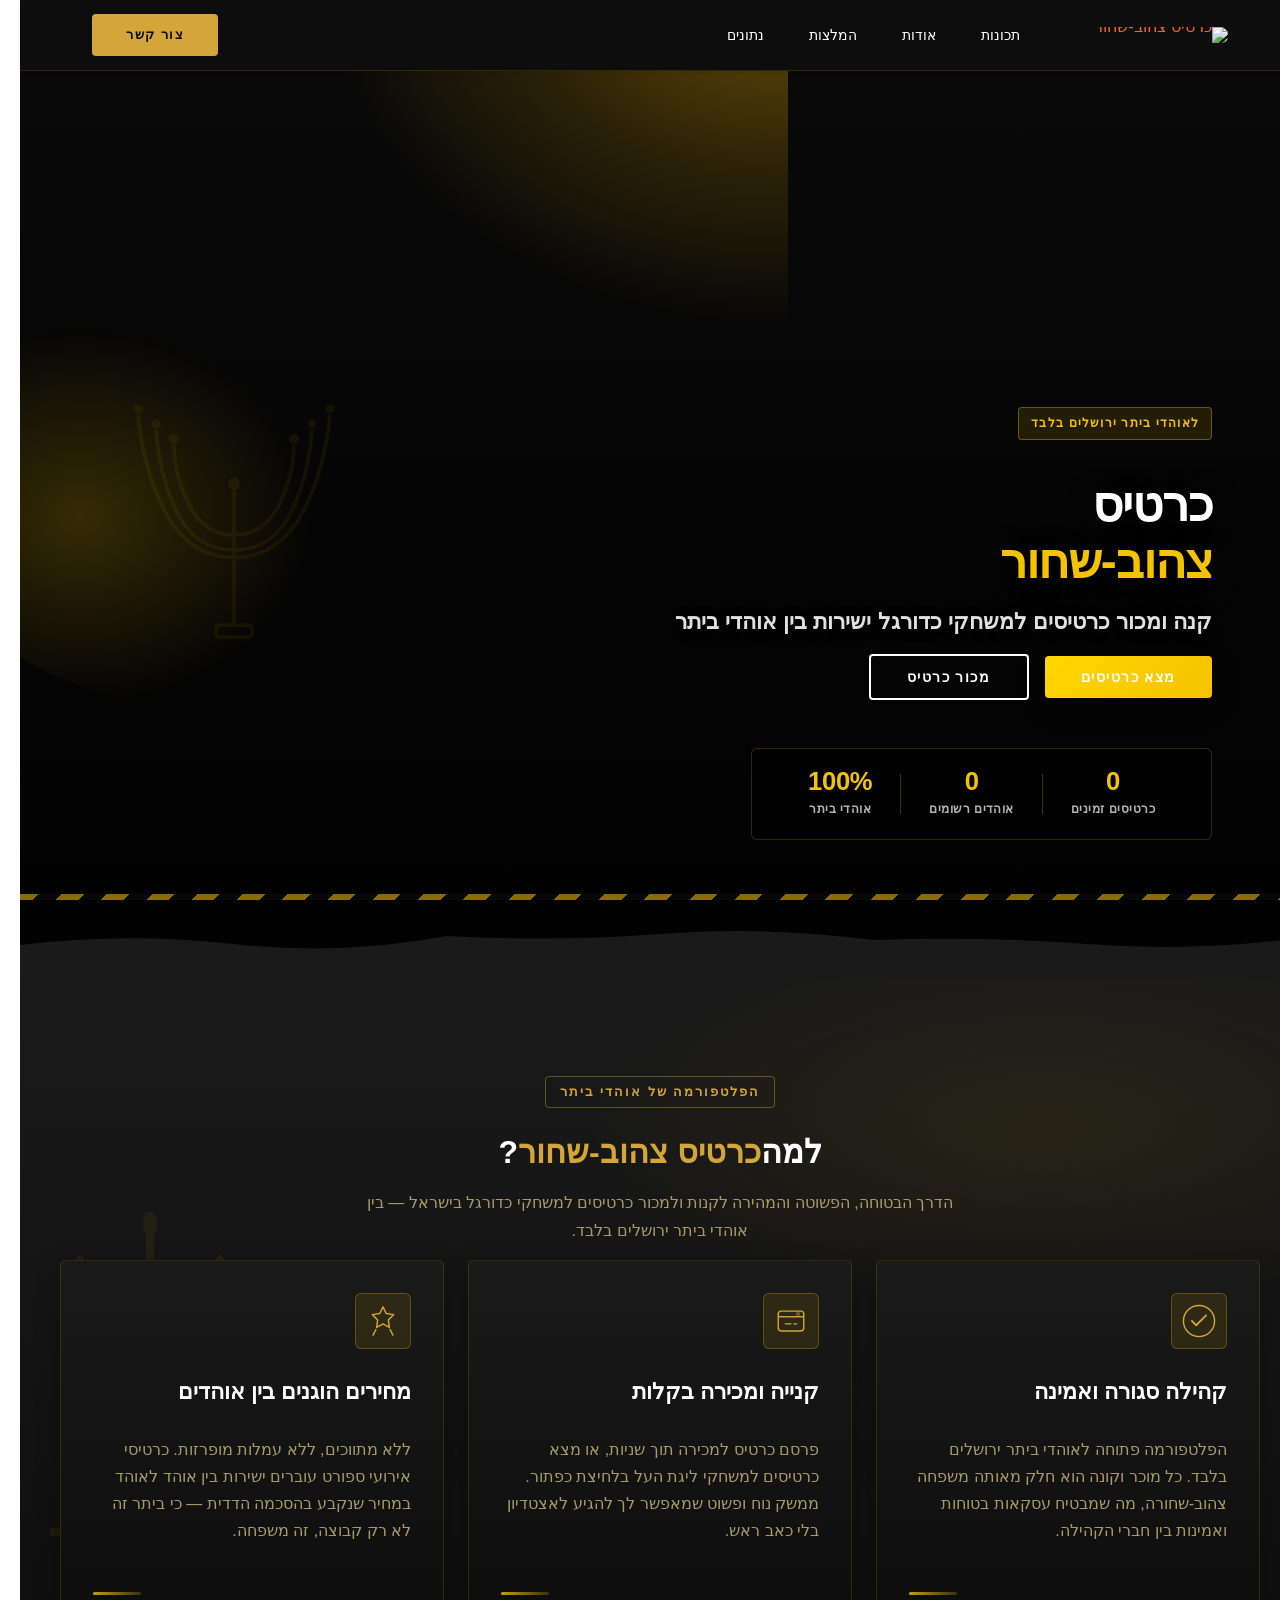
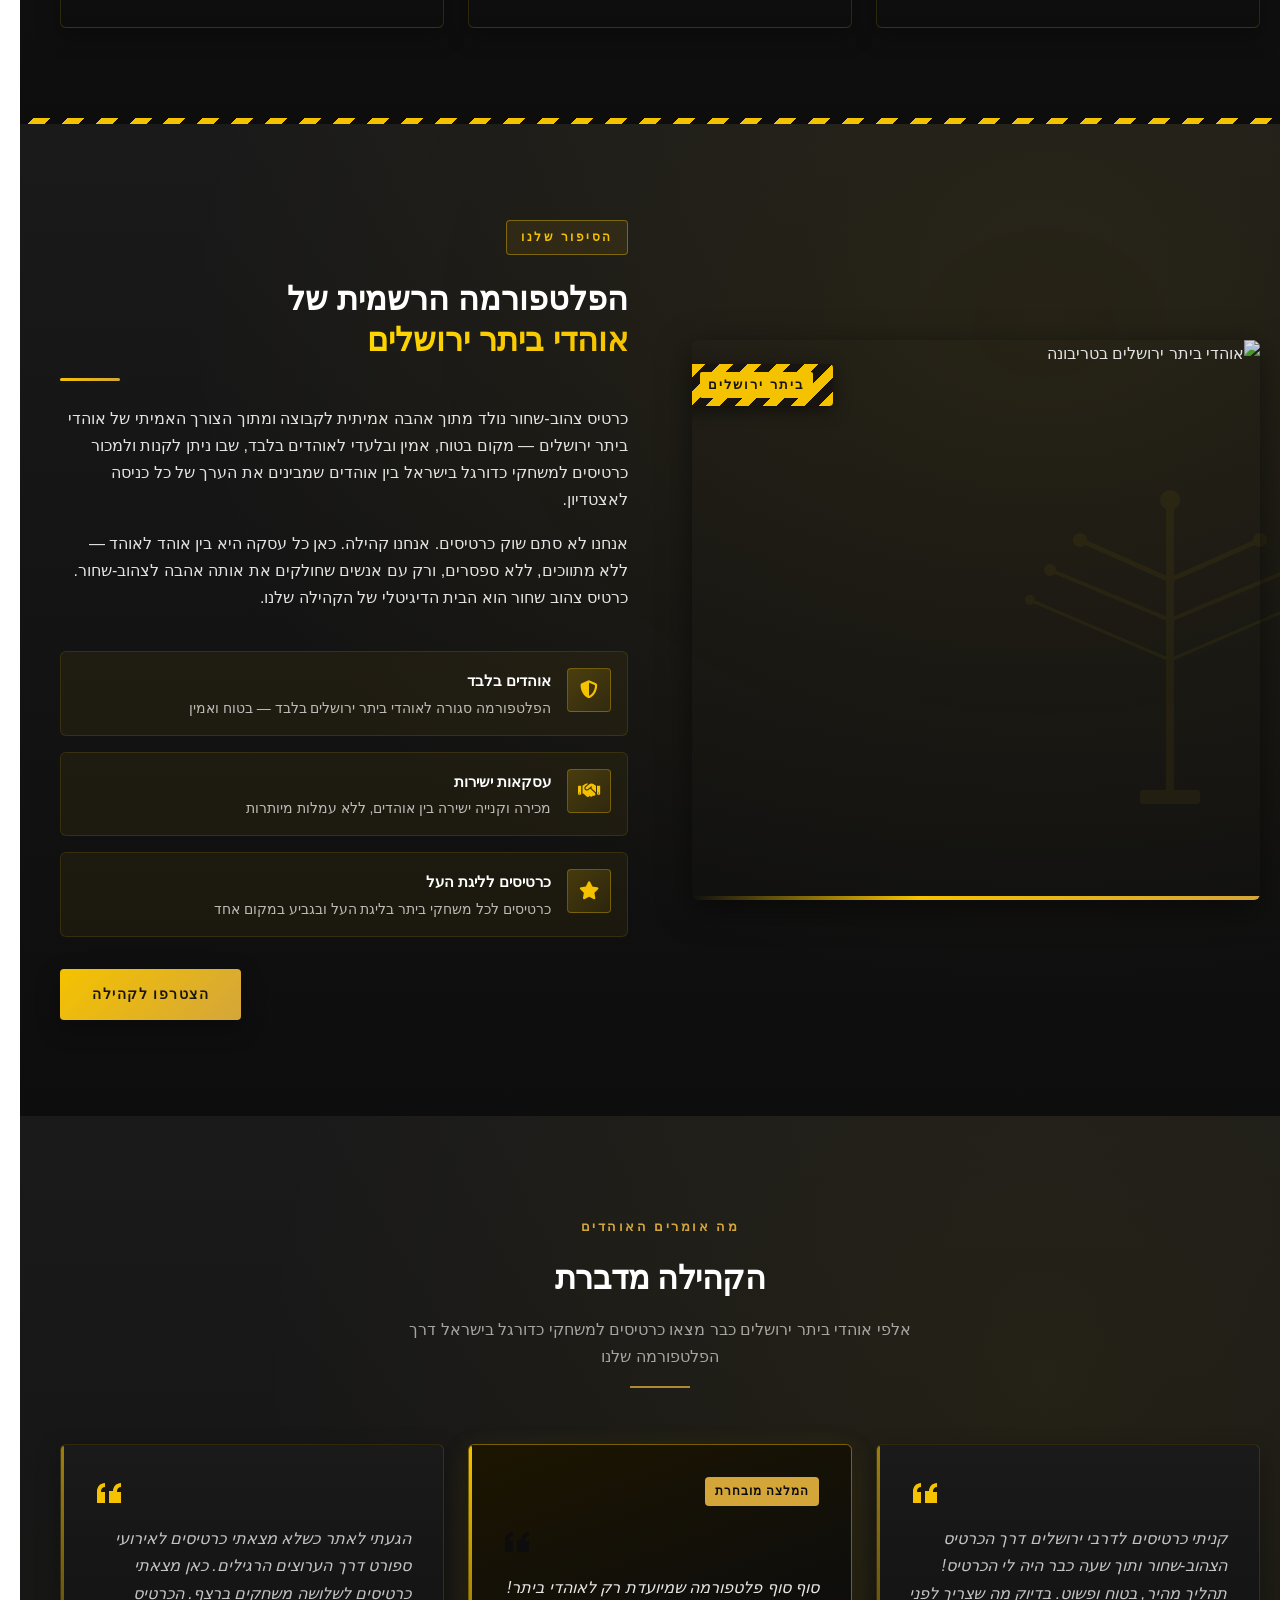
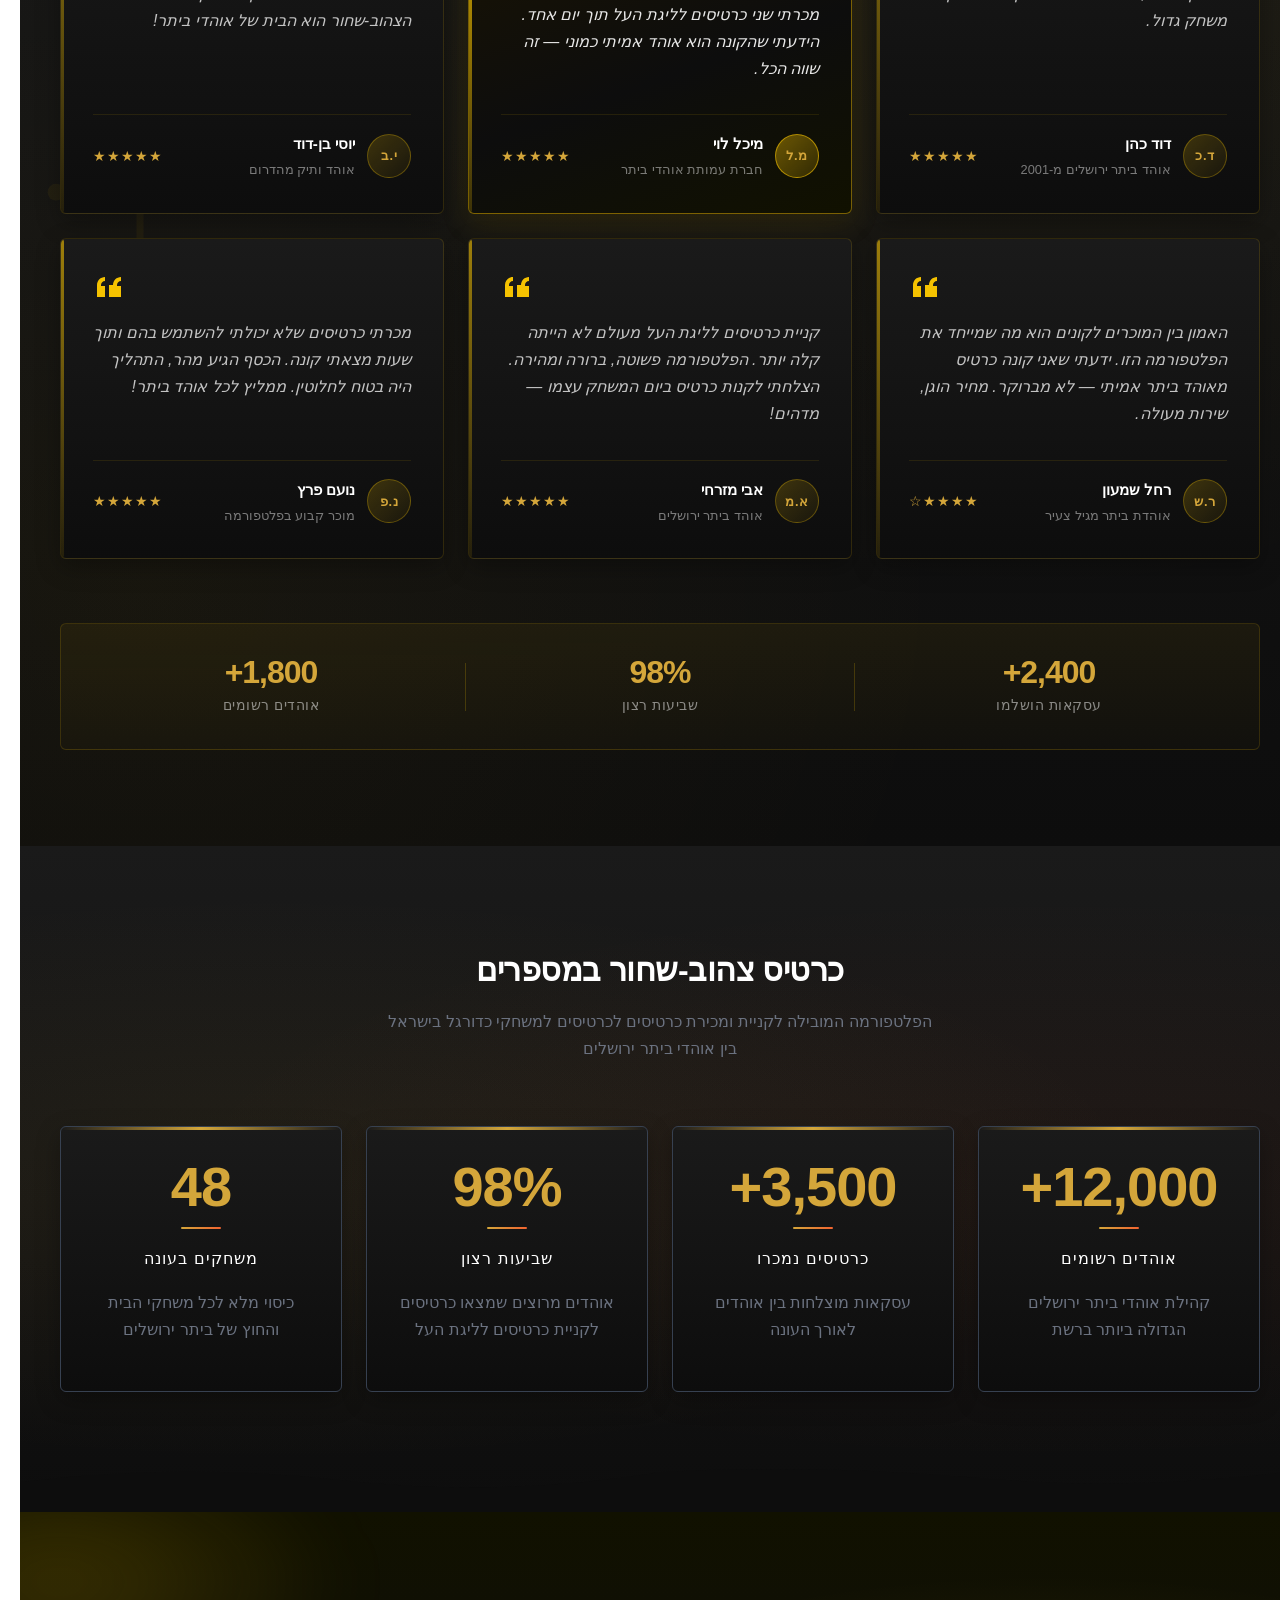
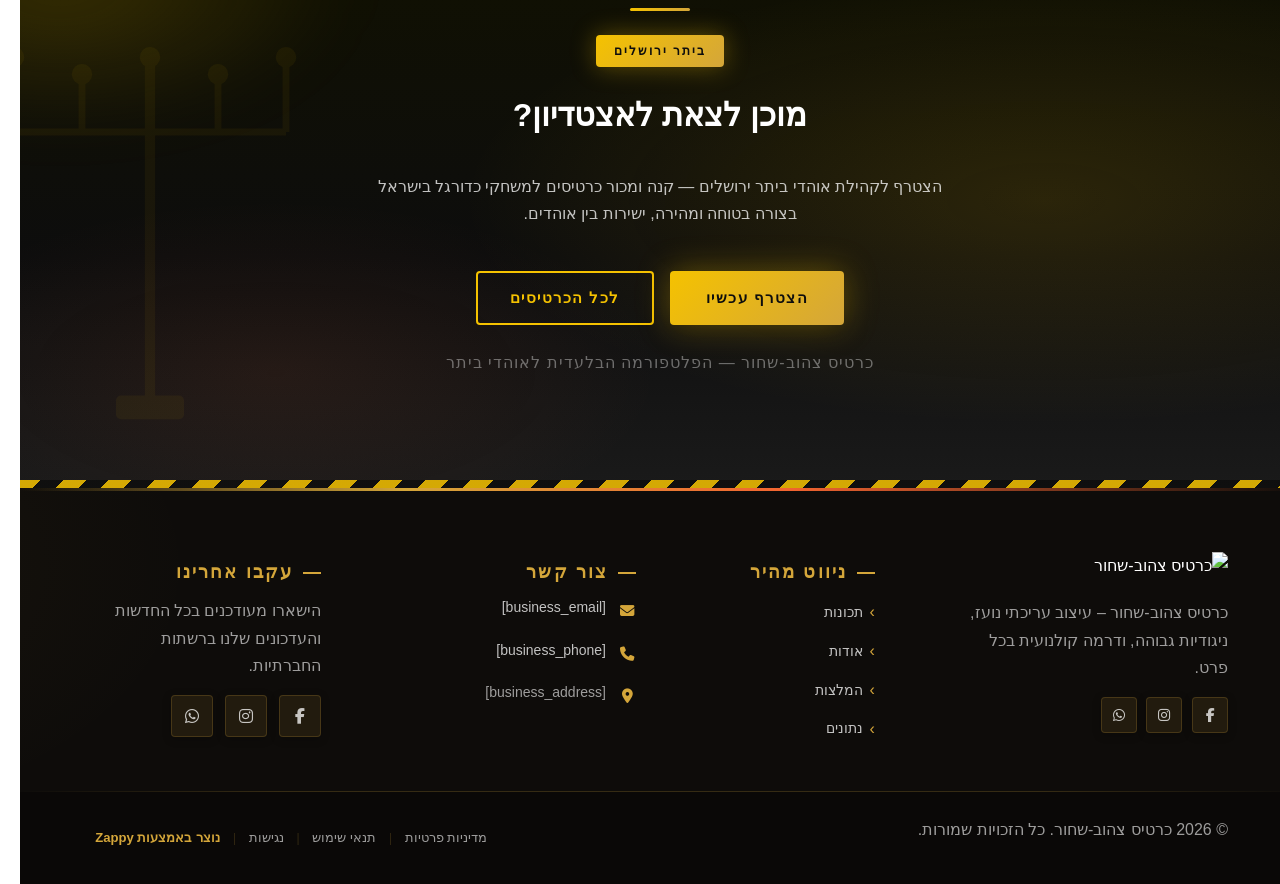
==== commit 4b8b0bf4: "Incremental sync: 1 page(s) — update_button" ====
--- a/public/index.html
+++ b/public/index.html
@@ -1 +1 @@
-<!doctype html><html dir="rtl" lang="he"><head><meta charset="UTF-8"><meta content="width=device-width,initial-scale=1" name="viewport"><meta content="index, follow" name="robots"><title>כרטיסים למשחקי כדורגל בישראל — כרטיס צהוב-שחור</title><meta content="בנה אתר לאוהדי ביתר ירושלים בלבד שבוא הם יכולים למכור או לקנות כרטיסים בין אוהדי ביתר שונים" name="description"><meta content="כרטיסים למשחקי כדורגל בישראל, כרטיסים לאירועי ספורט, כרטיס צהוב שחור, קניית כרטיסים לליגת העל" name="keywords"><link href="/assets/favicon.ico" rel="icon" type="image/x-icon"><link href="/assets/favicon-16x16.png" rel="icon" type="image/png" sizes="16x16"><link href="/assets/favicon-32x32.png" rel="icon" type="image/png" sizes="32x32"><link href="/assets/favicon-48x48.png" rel="icon" type="image/png" sizes="48x48"><link href="/assets/favicon-192x192.png" rel="icon" type="image/png" sizes="192x192"><link href="/assets/favicon-512x512.png" rel="icon" type="image/png" sizes="512x512"><link href="/assets/apple-touch-icon.png" rel="apple-touch-icon"><script>!function(){"use strict";var t="9a029552-6ef3-43c3-bfa1-12ee7709a500",e="https://api.zappy5.com/api/analytics/track",a=18e5,n=2592e6,o=!0,i=!0,r=!0;var s=function(){var e="zappy_visitor_"+t,a=null;try{if(a=localStorage.getItem(e)){var o=JSON.parse(a),i=Date.now();if(i-o.created<n)return o.lastSeen=i,localStorage.setItem(e,JSON.stringify(o)),o.id}}catch(t){console.warn("Zappy Analytics: LocalStorage not available")}var r="zv_"+Date.now()+"_"+Math.random().toString(36).substr(2,9);try{localStorage.setItem(e,JSON.stringify({id:r,created:Date.now(),lastSeen:Date.now()}))}catch(t){}return r}(),c=function(){var e="zappy_session_"+t,n=null;try{if(n=sessionStorage.getItem(e)){var o=JSON.parse(n),i=Date.now();if(i-o.timestamp<a)return o.timestamp=i,sessionStorage.setItem(e,JSON.stringify(o)),o.id}}catch(t){console.warn("Zappy Analytics: SessionStorage not available")}var r="zs_"+Date.now()+"_"+Math.random().toString(36).substr(2,9);try{sessionStorage.setItem(e,JSON.stringify({id:r,timestamp:Date.now()}))}catch(t){}return r}();function l(a,n){n=n||{};var o={website_id:t,event_type:a,page_path:window.location.pathname,referrer:document.referrer||"direct",visitor_id:s,session_id:c,metadata:n};if(navigator.sendBeacon){var i=new Blob([JSON.stringify(o)],{type:"application/json"});navigator.sendBeacon(e,i)}else fetch(e,{method:"POST",headers:{"Content-Type":"application/json"},body:JSON.stringify(o),keepalive:!0}).catch(function(t){console.warn("Zappy Analytics: Failed to track event",t)})}o&&l("pageview",{title:document.title,url:window.location.href}),i&&document.addEventListener("click",function(t){var e=t.target;if("BUTTON"===e.tagName||e.closest("button")){var a="BUTTON"===e.tagName?e:e.closest("button");l("click",{element:"button",text:a.textContent.trim().substring(0,100),id:a.id||null,class:a.className||null})}else if("A"===e.tagName||e.closest("a")){var n="A"===e.tagName?e:e.closest("a");l("navigation",{element:"link",text:n.textContent.trim().substring(0,100),href:n.href,external:n.hostname!==window.location.hostname})}},!0),r&&document.addEventListener("submit",function(t){var e=t.target;l("form_submit",{form_id:e.id||null,form_name:e.name||null,form_action:e.action||null,form_method:e.method||"GET"})},!0);var m=Date.now();window.addEventListener("beforeunload",function(){l("page_unload",{time_on_page:Math.floor((Date.now()-m)/1e3),page_path:window.location.pathname})}),window.zappyAnalytics={track:l,getVisitorId:function(){return s},getSessionId:function(){return c}}}()</script><meta content="כרטיסים למשחקי כדורגל בישראל — כרטיס צהוב-שחור" property="og:title"><meta content="בנה אתר לאוהדי ביתר ירושלים בלבד שבוא הם יכולים למכור או לקנות כרטיסים בין אוהדי ביתר שונים" property="og:description"><meta content="summary_large_image" name="twitter:card"><meta content="כרטיסים למשחקי כדורגל בישראל — כרטיס צהוב-שחור" name="twitter:title"><meta content="בנה אתר לאוהדי ביתר ירושלים בלבד שבוא הם יכולים למכור או לקנות כרטיסים בין אוהדי ביתר שונים" name="twitter:description"><meta content="website" property="og:type"><meta content="he_IL" property="og:locale"><link href="https://cdnjs.cloudflare.com/ajax/libs/font-awesome/6.4.0/css/all.min.css" rel="stylesheet"><link href="/assets/favicon.ico" rel="icon" type="image/x-icon"><link href="/assets/favicon-16x16.png" rel="icon" type="image/png" sizes="16x16"><link href="/assets/favicon-32x32.png" rel="icon" type="image/png" sizes="32x32"><link href="/assets/favicon-48x48.png" rel="icon" type="image/png" sizes="48x48"><link href="/assets/favicon-192x192.png" rel="icon" type="image/png" sizes="192x192"><link href="/assets/favicon-512x512.png" rel="icon" type="image/png" sizes="512x512"><link href="/assets/apple-touch-icon.png" rel="apple-touch-icon"><link href="https://cdn.jsdelivr.net/npm/vanilla-cookieconsent@3/dist/cookieconsent.css" rel="stylesheet"><script src="https://cdn.jsdelivr.net/npm/vanilla-cookieconsent@3/dist/cookieconsent.umd.js"></script><script src="https://cdn.jsdelivr.net/gh/mickidum/acc_toolbar/acctoolbar/acctoolbar.min.js"></script><link href="/styles.css" rel="stylesheet"><style id="zappy-dropdown-submenu-styles">#navMenu li:has(.sub-menu),.nav-menu li:has(.sub-menu),.navbar li:has(.sub-menu),nav li:has(.sub-menu){position:relative}#navMenu .sub-menu,.nav-menu .sub-menu,.navbar .sub-menu,nav .sub-menu{display:block!important;position:absolute!important;top:100%;left:0;min-width:220px;background:#fff;border-radius:8px;box-shadow:0 8px 25px rgba(0,0,0,.15);padding:8px 0;opacity:0;visibility:hidden;transform:translateY(10px);transition:all .3s ease;z-index:1000;list-style:none;pointer-events:none}#navMenu li:hover>.sub-menu,.nav-menu li:hover>.sub-menu,.navbar li:hover>.sub-menu,nav li:hover>.sub-menu{opacity:1!important;visibility:visible!important;transform:translateY(0)!important;pointer-events:auto!important}.sub-menu li{list-style:none;margin:0;padding:0}.sub-menu a{display:block!important;padding:10px 16px!important;color:var(--text-dark,#333)!important;font-weight:500;text-decoration:none;white-space:nowrap;transition:background-color .2s}.sub-menu .zappy-nav-child>a{padding-left:28px!important;font-size:.9em!important;opacity:.85!important}[dir=rtl] .sub-menu .zappy-nav-child>a,html[lang=ar] .sub-menu .zappy-nav-child>a,html[lang=he] .sub-menu .zappy-nav-child>a{padding-left:10px!important;padding-right:28px!important}.sub-menu .zappy-nav-parent>a{font-weight:600!important}.sub-menu a:hover{background-color:#f5f5f5}[dir=rtl] .nav-menu .sub-menu,[dir=rtl] .navbar .sub-menu,[dir=rtl] nav .sub-menu,html[lang=ar] .nav-menu .sub-menu,html[lang=ar] .navbar .sub-menu,html[lang=ar] nav .sub-menu,html[lang=he] .nav-menu .sub-menu,html[lang=he] .navbar .sub-menu,html[lang=he] nav .sub-menu{left:auto!important;right:0!important}.sub-menu:empty,.sub-menu:not(:has(li)):not(:has(> a)),.sub-menu:not(:has(li:not(.zappy-hidden-menu-item))):not(:has(> a)){display:none!important;opacity:0!important;visibility:hidden!important;pointer-events:none!important}li:has(.menu-group-title):hover>.sub-menu{opacity:1!important;visibility:visible!important;transform:translateY(0)!important;pointer-events:auto!important}#navMenu>li>.menu-group-title,.nav-menu>li>.menu-group-title{display:inline-block;padding:.5rem 1rem;cursor:default;user-select:none}@media (max-width:768px){#navMenu .sub-menu,.nav-menu .sub-menu,.navbar .sub-menu,nav .sub-menu{position:static!important;transform:none!important;box-shadow:none!important;background:0 0!important;max-height:0;overflow:hidden;opacity:0;visibility:hidden;transition:max-height .3s ease,opacity .3s ease;padding:0!important;border-radius:0!important}#navMenu .sub-menu.mobile-expanded,.nav-menu .sub-menu.mobile-expanded,.navbar .sub-menu.mobile-expanded{max-height:none!important;overflow-y:visible!important;opacity:1!important;visibility:visible!important;padding:8px 0 8px 16px!important}[dir=rtl] .sub-menu.mobile-expanded,html[lang=he] .sub-menu.mobile-expanded{padding:8px 16px 8px 0!important}#navMenu li:hover>.sub-menu,.nav-menu li:hover>.sub-menu,.navbar li:hover>.sub-menu,nav li:hover>.sub-menu{opacity:0;visibility:hidden;pointer-events:none}#navMenu li>.sub-menu.mobile-expanded,.nav-menu li>.sub-menu.mobile-expanded,.navbar li>.sub-menu.mobile-expanded,nav li>.sub-menu.mobile-expanded{opacity:1!important;visibility:visible!important;pointer-events:auto!important}#navMenu li:has(.sub-menu),.nav-menu li:has(.sub-menu),.navbar li:has(.sub-menu),nav li:has(.sub-menu){display:flex!important;flex-wrap:wrap!important;align-items:center!important;position:relative!important;min-height:44px!important}#navMenu li:has(.sub-menu)>a,.nav-menu li:has(.sub-menu)>a,.navbar li:has(.sub-menu)>a,nav li:has(.sub-menu)>a{flex:1!important;min-width:0!important}#navMenu li:has(.sub-menu)>.menu-group-title,.nav-menu li:has(.sub-menu)>.menu-group-title,.navbar li:has(.sub-menu)>.menu-group-title,nav li:has(.sub-menu)>.menu-group-title{flex:1!important;min-width:0!important;padding:0!important;line-height:inherit!important}#navMenu li:has(.sub-menu)>.sub-menu,.nav-menu li:has(.sub-menu)>.sub-menu,.navbar li:has(.sub-menu)>.sub-menu,nav li:has(.sub-menu)>.sub-menu{flex-basis:100%!important;width:100%!important}#navMenu li:has(.sub-menu)>a [class*=arrow],#navMenu li:has(.sub-menu)>a [class*=chevron],.nav-menu li:has(.sub-menu)>a .fa-angle-down,.nav-menu li:has(.sub-menu)>a .fa-chevron-down,.nav-menu li:has(.sub-menu)>a [class*=arrow],.nav-menu li:has(.sub-menu)>a [class*=chevron],nav li:has(.sub-menu)>a [class*=arrow],nav li:has(.sub-menu)>a [class*=chevron]{display:none!important;visibility:hidden!important}.mobile-submenu-toggle{display:flex!important;align-items:center!important;justify-content:center!important;width:44px!important;height:auto!important;background:0 0!important;border:none!important;cursor:pointer!important;color:var(--text-dark)!important;position:static!important;flex-shrink:0!important;align-self:stretch!important;z-index:2!important;padding:0!important;margin:0!important}.mobile-submenu-toggle::after{content:''!important;width:0!important;height:0!important;border-left:6px solid transparent!important;border-right:6px solid transparent!important;border-top:7px solid currentColor!important;transition:transform .3s ease!important}.mobile-submenu-toggle.expanded::after{transform:rotate(180deg)!important}.sub-menu a{padding:10px 0!important;display:block!important;color:var(--text-dark)!important;white-space:normal!important}.sub-menu .zappy-nav-child>a{padding-left:28px!important;font-size:.9em!important;opacity:.85!important}[dir=rtl] .sub-menu .zappy-nav-child>a,html[lang=ar] .sub-menu .zappy-nav-child>a,html[lang=he] .sub-menu .zappy-nav-child>a{padding-left:0!important;padding-right:28px!important}.sub-menu .zappy-nav-parent>a{font-weight:600!important}#navMenu.active,.nav-menu.active{max-width:100vw!important;overflow-x:hidden!important;box-sizing:border-box!important}.navbar .sub-menu li a,.zappy-products-dropdown .sub-menu a,nav.navbar .sub-menu li a{color:var(--text-dark)!important}}@media (min-width:769px){.mobile-submenu-toggle{display:none!important}}</style><style id="mobile-lang-menu-deployed-css">@media (max-width:768px){.lang-switcher,.nav-container .lang-switcher,.nav-cta-container .lang-switcher,.nav-ecommerce-icons .lang-switcher,.nav-icons-left .lang-switcher,.navbar .lang-switcher,.navbar .nav-cta-container .lang-switcher{display:none!important}.mobile-lang-menu{width:100%;border-top:1px solid rgba(128,128,128,.2);padding:8px 0 0 0;margin-top:8px}.mobile-lang-toggle{display:flex!important;align-items:center;justify-content:space-between;width:100%;padding:12px 16px;background:0 0;border:none;cursor:pointer;font-size:15px;color:inherit;font-family:inherit}.mobile-lang-toggle::after{content:'';display:inline-block;width:8px;height:8px;border-right:2px solid currentColor;border-bottom:2px solid currentColor;transform:rotate(45deg);transition:transform .3s ease;margin-left:8px}.mobile-lang-toggle.expanded::after{transform:rotate(-135deg)}.mobile-lang-options{max-height:0;overflow:hidden;transition:max-height .3s ease}.mobile-lang-options.expanded{max-height:300px}.mobile-lang-option{display:flex!important;align-items:center;gap:10px;padding:10px 24px;text-decoration:none;color:inherit;font-size:14px;font-family:inherit}.mobile-lang-option:hover{background:rgba(128,128,128,.1)}.mobile-lang-option.active{font-weight:600;opacity:.7;pointer-events:none}.mobile-lang-option img{width:20px;height:20px;border-radius:50%}}@media (min-width:769px){.mobile-lang-menu{display:none!important}}</style><style id="zappy-widget-visibility">#mic-access-tool-box,#mic-access-tool-general-button,#mic-init-access-tool #mic-access-tool-box,#mic-init-access-tool #mic-access-tool-general-button,#mic-init-access-tool .mic-access-tool-general-button,._access-icon,._access-menu,.mic-access-tool-box,.mic-access-tool-general-button,div[id*=mic-access-tool-box]{display:none!important;visibility:hidden!important;opacity:0!important;pointer-events:none!important}</style></head><body><nav class="navbar" dir="rtl"><button aria-label="Menu" class="mobile-toggle" id="mobileToggle"><svg viewBox="0 0 24 24" fill="none" height="24" width="24" class="hamburger-icon"><path d="M3 12h18M3 6h18M3 18h18" stroke="currentColor" stroke-width="2" stroke-linecap="round"></path></svg><svg viewBox="0 0 24 24" fill="none" height="24" width="24" class="close-icon" style="display:none"><path d="M18 6L6 18M6 6l12 12" stroke="currentColor" stroke-width="2" stroke-linecap="round"></path></svg></button><button aria-label="Call" class="phone-header-btn" data-phone="[business_phone]"><svg viewBox="0 0 24 24" fill="currentColor" height="20" width="20"><path d="M22 16.92v3a2 2 0 0 1-2.18 2 19.79 19.79 0 0 1-8.63-3.07 19.5 19.5 0 0 1-6-6 19.79 19.79 0 0 1-3.07-8.67A2 2 0 0 1 4.11 2h3a2 2 0 0 1 2 1.72 12.84 12.84 0 0 0 .7 2.81 2 2 0 0 1-.45 2.11L8.09 9.91a16 16 0 0 0 6 6l1.27-1.27a2 2 0 0 1 2.11-.45 12.84 12.84 0 0 0 2.81.7A2 2 0 0 1 22 16.92z"></path></svg></button><div class="nav-container"><div class="nav-right-group"><div class="nav-brand"><a href="/" class="logo-link"><img alt="כרטיס צהוב-שחור" src="/assets/general-logo.webp" class="logo"></a></div><ul class="nav-menu" id="navMenu"><li><a href="#features">תכונות</a></li><li><a href="#about">אודות</a></li><li><a href="#testimonials">המלצות</a></li><li><a href="#stats">נתונים</a></li></ul></div><div class="nav-cta-container"><a href="#cta" class="nav-cta-btn">צור קשר</a></div></div></nav><script>window.addEventListener("load",function(){const e=document.querySelector(".navbar, nav, header");if(!e)return void console.log("[Navbar] Navbar element not found");let t=document.getElementById("mobileToggle")||document.querySelector(".mobile-toggle")||document.querySelector(".hamburger")||document.querySelector(".hamburger-menu")||document.querySelector(".menu-toggle")||document.querySelector(".burger-menu")||document.querySelector('[aria-label="Menu"]')||document.querySelector('[aria-label="תפריט"]');const o=document.querySelector(".phone-header-btn"),n=window.getComputedStyle(e);let r=n.backgroundColor;if(console.log("[Navbar] Initial navbar background:",r),"transparent"===r||"rgba(0, 0, 0, 0)"===r||r.startsWith("rgba")&&r.includes(", 0)")){const e=n.backgroundImage;if(e&&"none"!==e)console.log("[Navbar] Navbar has background image/gradient, using dark text"),r="rgb(240, 240, 240)";else{const e=window.getComputedStyle(document.body).backgroundColor;console.log("[Navbar] Navbar transparent, using body background:",e),r=e}}const i=r.match(/\d+/g);if(i&&i.length>=3){const e=(.299*parseInt(i[0])+.587*parseInt(i[1])+.114*parseInt(i[2]))/255;console.log("[Navbar] Mobile button colors preserved from Claude CSS (luminance:",e.toFixed(2)+")");const n=document.createElement("style");n.id="zappy-mobile-nav-fix";document.documentElement.lang;document.documentElement.dir,n.textContent='\n        /* Hide mobile buttons on desktop, show only on mobile */\n        @media (min-width: 769px) {\n          .mobile-toggle,\n          .phone-header-btn {\n            display: none !important;\n          }\n        }\n        \n        /* Show and position mobile buttons correctly on mobile */\n        @media (max-width: 768px) {\n          .mobile-toggle,\n          .phone-header-btn {\n            position: absolute !important;\n            top: 50% !important;\n            transform: translateY(-50%) !important;\n            z-index: 1001 !important;\n            display: flex !important;\n            align-items: center !important;\n            justify-content: center !important;\n            width: 36px !important;\n            height: 36px !important;\n            border-radius: 50% !important;\n            border: none !important;\n            cursor: pointer !important;\n            padding: 6px !important;\n            background: none !important;\n            color: var(--nav-text, var(--text-dark)) !important;\n          }\n          \n          /* LTR positioning (default): hamburger LEFT, phone RIGHT */\n          html:not([dir="rtl"]):not([lang="he"]):not([lang="ar"]) .mobile-toggle,\n          html[dir="ltr"] .mobile-toggle {\n            left: 12px !important;\n            right: auto !important;\n          }\n          html:not([dir="rtl"]):not([lang="he"]):not([lang="ar"]) .phone-header-btn,\n          html[dir="ltr"] .phone-header-btn {\n            right: 12px !important;\n            left: auto !important;\n          }\n          \n          /* RTL positioning: hamburger RIGHT, phone LEFT */\n          html[dir="rtl"] .mobile-toggle,\n          html[lang="he"] .mobile-toggle,\n          html[lang="ar"] .mobile-toggle {\n            right: 12px !important;\n            left: auto !important;\n          }\n          html[dir="rtl"] .phone-header-btn,\n          html[lang="he"] .phone-header-btn,\n          html[lang="ar"] .phone-header-btn {\n            left: 12px !important;\n            right: auto !important;\n          }\n          \n          /* CRITICAL: Ensure nav-container has min-height on mobile */\n          /* All children are positioned absolutely/fixed on mobile, so height:auto collapses to 0 */\n          .nav-container {\n            min-height: 70px !important;\n            position: relative !important;\n          }\n          \n          /* Ensure SVG icons are properly sized and inherit color */\n          .mobile-toggle svg,\n          .phone-header-btn svg {\n            width: 24px !important;\n            height: 24px !important;\n            /* Don\'t force display - let JavaScript control hamburger/close toggle */\n          }\n          \n          /* Reset nav-cta-container on mobile - remove desktop box-shadow/padding */\n          /* that creates a visible ghost box when CTA button is hidden */\n          .nav-cta-container {\n            box-shadow: none !important;\n            padding: 0 !important;\n          }\n          \n          /* Hide nav-cta-container entirely on mobile when there\'s no lang-switcher */\n          /* (only the CTA button is inside, and it\'s hidden on mobile) */\n          .nav-cta-container:not(:has(.lang-switcher)) {\n            display: none !important;\n          }\n          \n          /* CRITICAL: Prevent hero image fade gradient from bleeding over headline text */\n          /* The .image-fade-gradient has bottom: -30px (extends below parent) */\n          /* On mobile stacked layout, this overlaps the h1 text below the image */\n          .hero-image-column {\n            overflow: hidden !important;\n          }\n          .image-fade-gradient {\n            bottom: 0 !important;\n          }\n          \n          /* Hide desktop language switcher on mobile - hamburger menu handles it */\n          /* High specificity to override stored CSS */\n          .lang-switcher,\n          .nav-cta-container .lang-switcher,\n          .nav-container .lang-switcher,\n          .navbar .lang-switcher,\n          .navbar .nav-cta-container .lang-switcher {\n            display: none !important;\n          }\n        }\n      ';const r=document.getElementById("zappy-mobile-nav-fix");r&&r.remove(),document.head.appendChild(n),console.log("[Navbar] Critical CSS injected for mobile nav positioning");const l=window.innerWidth<=768;if(t){const e=t.querySelector(".hamburger-icon"),o=t.querySelector(".close-icon");e&&(e.style.setProperty("width","24px","important"),e.style.setProperty("height","24px","important"),e.style.setProperty("display","block","important")),o&&(o.style.setProperty("width","24px","important"),o.style.setProperty("height","24px","important"),o.style.setProperty("display","none","important")),l?(t.style.setProperty("position","absolute","important"),t.style.setProperty("top","50%","important"),t.style.setProperty("transform","translateY(-50%)","important"),t.style.setProperty("z-index","1001","important"),t.style.removeProperty("left"),t.style.removeProperty("right"),console.log("[Navbar] Mobile toggle positioning applied (mobile viewport)")):(t.style.removeProperty("position"),t.style.removeProperty("top"),t.style.removeProperty("transform"),t.style.removeProperty("z-index"),t.style.removeProperty("left"),t.style.removeProperty("right"),console.log("[Navbar] Desktop viewport - cleared mobile toggle inline positioning"))}if(o){const e=o.querySelector("svg");e&&(e.style.width="24px",e.style.height="24px",e.setAttribute("width","24"),e.setAttribute("height","24")),l?(o.style.setProperty("position","absolute","important"),o.style.setProperty("top","50%","important"),o.style.setProperty("transform","translateY(-50%)","important"),o.style.setProperty("z-index","1001","important"),o.style.removeProperty("left"),o.style.removeProperty("right"),console.log("[Navbar] Phone button positioning applied (mobile viewport)")):(o.style.removeProperty("position"),o.style.removeProperty("top"),o.style.removeProperty("transform"),o.style.removeProperty("z-index"),o.style.removeProperty("left"),o.style.removeProperty("right"),console.log("[Navbar] Desktop viewport - cleared phone button inline positioning"))}}else console.log("[Navbar] Could not parse background color:",r);t=document.getElementById("mobileToggle")||document.querySelector(".mobile-toggle")||document.querySelector(".hamburger")||document.querySelector(".hamburger-menu")||document.querySelector(".menu-toggle")||document.querySelector(".burger-menu")||document.querySelector('[aria-label="Menu"]')||document.querySelector('[aria-label="תפריט"]');const l=document.getElementById("navMenu")||document.querySelector(".nav-menu")||document.querySelector(".nav-links")||document.querySelector("nav ul:not(.submenu)");if(!t||!l)return void console.log("[Navbar] Mobile toggle or menu not found:",{toggle:!!t,menu:!!l});l.id||(l.id="navMenu"),console.log("[Navbar] Initializing mobile menu...");const a=t.cloneNode(!0);t.parentNode.replaceChild(a,t),a.addEventListener("click",function(e){e.preventDefault(),e.stopPropagation();const t=this.querySelector(".hamburger-icon"),o=this.querySelector(".close-icon");l.classList.contains("active")?(l.classList.remove("active"),t&&t.style.setProperty("display","block","important"),o&&o.style.setProperty("display","none","important"),document.body.style.overflow="",console.log("[Navbar] Menu closed")):(l.classList.add("active"),t&&t.style.setProperty("display","none","important"),o&&o.style.setProperty("display","block","important"),document.body.style.overflow="hidden",console.log("[Navbar] Menu opened"))}),l.querySelectorAll("a").forEach(function(e){e.addEventListener("click",function(){if("#"===this.getAttribute("href"))return;const e=a.querySelector(".hamburger-icon"),t=a.querySelector(".close-icon");l.classList.remove("active"),e&&e.style.setProperty("display","block","important"),t&&t.style.setProperty("display","none","important"),document.body.style.overflow="",console.log("[Navbar] Menu closed (link clicked)")})});var s=l.querySelectorAll(".dropdown-toggle");s.forEach(function(e){e.addEventListener("click",function(e){e.preventDefault(),e.stopPropagation();var t=this.closest(".nav-dropdown");t&&(t.parentNode.querySelectorAll(".nav-dropdown.open").forEach(function(e){e!==t&&e.classList.remove("open")}),t.classList.toggle("open"),console.log("[Navbar] Dropdown toggled:",t.classList.contains("open")?"open":"closed"))})}),document.addEventListener("click",function(e){e.target.closest(".nav-dropdown")||document.querySelectorAll(".nav-dropdown.open").forEach(function(e){e.classList.remove("open")})}),console.log("[Navbar] Dropdown handlers initialized for "+s.length+" dropdowns"),o&&o.addEventListener("click",function(){const e=document.querySelectorAll('a[href^="tel:"]'),t=e.length>0?e[0].getAttribute("href").replace("tel:",""):"[business_phone]";window.location.href="tel:"+t,console.log("[Navbar] Phone button clicked")}),console.log("[Navbar] Mobile menu initialized successfully");const p=function(){const e=document.querySelector(".whatsapp-float");e&&(window.innerWidth>=769?(e.style.setProperty("display","none","important"),e.style.setProperty("visibility","hidden","important"),e.style.setProperty("opacity","0","important"),e.style.setProperty("pointer-events","none","important"),console.log("[WhatsApp] Button hidden on desktop")):(e.style.removeProperty("display"),e.style.removeProperty("visibility"),e.style.removeProperty("opacity"),e.style.removeProperty("pointer-events"),console.log("[WhatsApp] Button visible on mobile")))};let c;p(),window.addEventListener("resize",function(){clearTimeout(c),c=setTimeout(p,100)})})</script><main><section class="index-hero-section" data-layout-spec="בית-hero" dir="rtl" id="index-hero-section" data-hero-type="fullscreen-scrim"><div class="index-hero-bg" aria-hidden="true"><img alt="אוהדי ביתר ירושלים באצטדיון" src="/assets/site-index-hero-image-1.webp" data-context="Epic Beitar Jerusalem football match atmosphere: packed stadium with yellow and black scarves waving, dramatic floodlights cutting through smoke, golden confetti falling, passionate fans in yellow jerseys cheering in the stands, cinematic wide angle shot, high contrast dramatic lighting, yellow smoke filling the air above the crowd" data-placeholder="index-hero-image-1" height="700" width="1200" data-element-id="img-1777298397980-o2afv7bnb" data-element-type="image" data-hero-background="true" data-hero-bg="true"></div><div class="index-hero-scrim" aria-hidden="true"></div><div class="index-hero-smoke-motif" aria-hidden="true"><svg viewBox="0 0 800 600" xmlns="http://www.w3.org/2000/svg" aria-hidden="true" data-no-icon-edit="true" preserveAspectRatio="xMidYMid slice"><defs><radialGradient cx="70%" cy="20%" id="smokeGold1" r="55%"><stop offset="0%" stop-color="#F5C200" stop-opacity="0.45"></stop><stop offset="60%" stop-color="#E8A800" stop-opacity="0.15"></stop><stop offset="100%" stop-color="#F5C200" stop-opacity="0"></stop></radialGradient><radialGradient cx="30%" cy="60%" id="smokeGold2" r="40%"><stop offset="0%" stop-color="#F5C200" stop-opacity="0.2"></stop><stop offset="100%" stop-color="#F5C200" stop-opacity="0"></stop></radialGradient></defs><ellipse cx="560" cy="120" fill="url(#smokeGold1)" rx="320" ry="260"></ellipse><ellipse cx="240" cy="360" fill="url(#smokeGold2)" rx="220" ry="180"></ellipse></svg></div><div class="index-hero-menorah-watermark" aria-hidden="true"><svg viewBox="0 0 200 220" fill="none" xmlns="http://www.w3.org/2000/svg" aria-hidden="true" data-no-icon-edit="true"><rect height="8" width="24" x="88" y="200" rx="2" stroke="#F5C200" stroke-width="2.5"></rect><line stroke="#F5C200" stroke-width="2.5" x1="100" x2="100" y1="200" y2="110"></line><path d="M100,140 Q80,140 70,120 Q60,100 60,80" fill="none" stroke="#F5C200" stroke-width="2.5"></path><path d="M100,140 Q120,140 130,120 Q140,100 140,80" fill="none" stroke="#F5C200" stroke-width="2.5"></path><path d="M100,150 Q75,150 62,125 Q50,100 48,70" fill="none" stroke="#F5C200" stroke-width="2.5"></path><path d="M100,150 Q125,150 138,125 Q150,100 152,70" fill="none" stroke="#F5C200" stroke-width="2.5"></path><path d="M100,155 Q72,155 56,128 Q40,100 36,60" fill="none" stroke="#F5C200" stroke-width="2.5"></path><path d="M100,155 Q128,155 144,128 Q160,100 164,60" fill="none" stroke="#F5C200" stroke-width="2.5"></path><circle cx="100" cy="106" r="4" fill="#F5C200"></circle><circle cx="60" cy="76" r="3.5" fill="#F5C200"></circle><circle cx="140" cy="76" r="3.5" fill="#F5C200"></circle><circle cx="48" cy="66" r="3" fill="#F5C200"></circle><circle cx="152" cy="66" r="3" fill="#F5C200"></circle><circle cx="36" cy="56" r="3" fill="#F5C200"></circle><circle cx="164" cy="56" r="3" fill="#F5C200"></circle></svg></div><div class="index-hero-container"><div class="index-hero-content"><p class="zappy-editable"><span class="index-hero-label">לאוהדי ביתר ירושלים בלבד</span></p><h1 class="index-hero-title">כרטיס<br><span class="index-hero-title-accent">צהוב-שחור</span></h1><h3 class="index-hero-subtitle">קנה ומכור כרטיסים למשחקי כדורגל ישירות בין אוהדי ביתר</h3><div class="index-hero-ctas"><a href="#tickets" class="index-hero-btn-primary" data-element-id="btn-1777298397975-k82rap5f4" data-element-type="button" data-native-element="true">מצא כרטיסים</a><a href="#sell" class="index-hero-btn-secondary" data-element-id="btn-1777298397975-06e560j4v" data-element-type="button" data-native-element="true">מכור כרטיס</a></div><div class="index-hero-stats"><div class="index-hero-stat"><span class="index-hero-stat-number">0</span><span class="index-hero-stat-label">כרטיסים זמינים</span></div><div class="index-hero-stat-divider" aria-hidden="true"></div><div class="index-hero-stat"><span class="index-hero-stat-number">0</span><span class="index-hero-stat-label">אוהדים רשומים</span></div><div class="index-hero-stat-divider" aria-hidden="true"></div><div class="index-hero-stat"><span class="index-hero-stat-number">100%</span><span class="index-hero-stat-label">אוהדי ביתר</span></div></div></div></div><div class="index-hero-hazard-stripe" aria-hidden="true"></div><div class="index-hero-divider-wrapper"><svg viewBox="0 0 1200 80" xmlns="http://www.w3.org/2000/svg" aria-hidden="true" data-no-icon-edit="true" preserveAspectRatio="none"><path d="M0,80 L0,45 Q100,32 200,44 T400,36 Q500,42 600,34 T800,40 Q900,36 1000,44 T1200,38 L1200,80 Z" fill="#1a1a1a"></path></svg></div></section><section class="index-features-section" data-layout-spec="בית-features" dir="rtl" id="features"><div class="index-features-section__menorah-bg" aria-hidden="true"><svg viewBox="0 0 300 400" fill="none" xmlns="http://www.w3.org/2000/svg" aria-hidden="true" data-no-icon-edit="true"><line stroke="#F5C200" stroke-width="8" x1="150" x2="150" y1="380" y2="80"></line><line stroke="#F5C200" stroke-width="8" x1="150" x2="50" y1="380" y2="380"></line><line stroke="#F5C200" stroke-width="8" x1="150" x2="250" y1="380" y2="380"></line><path d="M150,180 Q110,170 80,160 L80,120 Q110,130 150,140" fill="none" stroke="#F5C200" stroke-width="5"></path><path d="M150,180 Q190,170 220,160 L220,120 Q190,130 150,140" fill="none" stroke="#F5C200" stroke-width="5"></path><path d="M150,220 Q120,210 100,200 L100,165 Q120,175 150,185" fill="none" stroke="#F5C200" stroke-width="4"></path><path d="M150,220 Q180,210 200,200 L200,165 Q180,175 150,185" fill="none" stroke="#F5C200" stroke-width="4"></path><path d="M150,260 Q130,250 115,240 L115,210 Q130,220 150,230" fill="none" stroke="#F5C200" stroke-width="3"></path><path d="M150,260 Q170,250 185,240 L185,210 Q170,220 150,230" fill="none" stroke="#F5C200" stroke-width="3"></path><ellipse cx="150" cy="72" fill="#F5C200" rx="7" ry="12"></ellipse><ellipse cx="80" cy="112" fill="#F5C200" rx="5" ry="9"></ellipse><ellipse cx="220" cy="112" fill="#F5C200" rx="5" ry="9"></ellipse><ellipse cx="100" cy="157" fill="#F5C200" rx="4" ry="7"></ellipse><ellipse cx="200" cy="157" fill="#F5C200" rx="4" ry="7"></ellipse><ellipse cx="115" cy="202" fill="#F5C200" rx="3" ry="6"></ellipse><ellipse cx="185" cy="202" fill="#F5C200" rx="3" ry="6"></ellipse></svg></div><div class="index-features-section__hazard-stripe" aria-hidden="true"></div><div class="index-features-section__container"><header class="index-features-section__header"><span class="index-features-section__label">הפלטפורמה של אוהדי ביתר</span><h2 class="index-features-section__title">למה<span class="index-features-section__title-accent">כרטיס צהוב-שחור</span>?</h2><p class="index-features-section__subtitle">הדרך הבטוחה, הפשוטה והמהירה לקנות ולמכור כרטיסים למשחקי כדורגל בישראל — בין אוהדי ביתר ירושלים בלבד.</p></header><div class="index-features-section__grid"><article class="index-features-section__card"><div class="index-features-section__card-icon-wrap"><svg viewBox="0 0 48 48" fill="none" xmlns="http://www.w3.org/2000/svg" data-element-type="icon" data-icon-type="svg" aria-hidden="true" class="index-features-section__card-icon"><circle cx="24" cy="24" r="22" stroke="currentColor" stroke-width="2"></circle><path d="M14 24l6 6 14-14" stroke="currentColor" stroke-width="2.5" stroke-linecap="round" stroke-linejoin="round"></path></svg></div><div class="index-features-section__card-body"><h3 class="index-features-section__card-title">קהילה סגורה ואמינה</h3><p class="index-features-section__card-text">הפלטפורמה פתוחה לאוהדי ביתר ירושלים בלבד. כל מוכר וקונה הוא חלק מאותה משפחה צהוב-שחורה, מה שמבטיח עסקאות בטוחות ואמינות בין חברי הקהילה.</p><div class="index-features-section__card-stripe" aria-hidden="true"></div></div></article><article class="index-features-section__card"><div class="index-features-section__card-icon-wrap"><svg viewBox="0 0 48 48" fill="none" xmlns="http://www.w3.org/2000/svg" data-element-type="icon" data-icon-type="svg" aria-hidden="true" class="index-features-section__card-icon"><rect height="28" width="36" x="6" y="10" rx="4" stroke="currentColor" stroke-width="2"></rect><path d="M6 18h36" stroke="currentColor" stroke-width="2"></path><path d="M16 28h8M28 28h4" stroke="currentColor" stroke-width="2" stroke-linecap="round"></path><circle cx="34" cy="14" r="3" fill="currentColor" opacity="0.4"></circle></svg></div><div class="index-features-section__card-body"><h3 class="index-features-section__card-title">קנייה ומכירה בקלות</h3><p class="index-features-section__card-text">פרסם כרטיס למכירה תוך שניות, או מצא כרטיסים למשחקי ליגת העל בלחיצת כפתור. ממשק נוח ופשוט שמאפשר לך להגיע לאצטדיון בלי כאב ראש.</p><div class="index-features-section__card-stripe" aria-hidden="true"></div></div></article><article class="index-features-section__card"><div class="index-features-section__card-icon-wrap"><svg viewBox="0 0 48 48" fill="none" xmlns="http://www.w3.org/2000/svg" data-element-type="icon" data-icon-type="svg" aria-hidden="true" class="index-features-section__card-icon"><path d="M24 4l4.5 9.5 10.5 1.5-7.5 7.5 1.5 10.5L24 28l-9 5 1.5-10.5L9 15l10.5-1.5z" stroke="currentColor" stroke-width="2" stroke-linejoin="round"></path><path d="M14 36l-4 8M34 36l4 8" stroke="currentColor" stroke-width="2" stroke-linecap="round"></path></svg></div><div class="index-features-section__card-body"><h3 class="index-features-section__card-title">מחירים הוגנים בין אוהדים</h3><p class="index-features-section__card-text">ללא מתווכים, ללא עמלות מופרזות. כרטיסי אירועי ספורט עוברים ישירות בין אוהד לאוהד במחיר שנקבע בהסכמה הדדית — כי ביתר זה לא רק קבוצה, זה משפחה.</p><div class="index-features-section__card-stripe" aria-hidden="true"></div></div></article></div></div></section><section class="index-about-section" data-layout-spec="בית-about" dir="rtl" id="about"><div class="about-menorah-watermark" aria-hidden="true"><svg viewBox="0 0 300 400" fill="none" xmlns="http://www.w3.org/2000/svg" aria-hidden="true" data-no-icon-edit="true"><line stroke="#F5C200" stroke-width="8" x1="150" x2="150" y1="380" y2="80"></line><line stroke="#F5C200" stroke-width="5" x1="150" x2="60" y1="160" y2="120"></line><line stroke="#F5C200" stroke-width="5" x1="150" x2="240" y1="160" y2="120"></line><line stroke="#F5C200" stroke-width="4" x1="150" x2="30" y1="200" y2="150"></line><line stroke="#F5C200" stroke-width="4" x1="150" x2="270" y1="200" y2="150"></line><line stroke="#F5C200" stroke-width="3" x1="150" x2="10" y1="240" y2="180"></line><line stroke="#F5C200" stroke-width="3" x1="150" x2="290" y1="240" y2="180"></line><circle cx="150" cy="80" r="10" fill="#F5C200"></circle><circle cx="60" cy="120" r="7" fill="#F5C200"></circle><circle cx="240" cy="120" r="7" fill="#F5C200"></circle><circle cx="30" cy="150" r="6" fill="#F5C200"></circle><circle cx="270" cy="150" r="6" fill="#F5C200"></circle><circle cx="10" cy="180" r="5" fill="#F5C200"></circle><circle cx="290" cy="180" r="5" fill="#F5C200"></circle><rect height="14" width="60" x="120" y="370" fill="#F5C200" rx="3"></rect></svg></div><div class="about-container"><div class="about-image-col"><div class="about-image-wrapper"><img alt="אוהדי ביתר ירושלים בטריבונה" src="/assets/site-index-about-image-1.webp" data-context="Beitar Jerusalem FC fans in yellow and black scarves celebrating together in the stands, stadium atmosphere, passionate crowd, dramatic lighting, Israeli football culture, cinematic editorial style" data-placeholder="index-about-image-1" height="700" width="600"><div class="about-image-accent-bar" aria-hidden="true"></div><div class="about-stripe-badge" aria-hidden="true"><span>ביתר ירושלים</span></div></div></div><div class="about-text-col"><div class="about-label"><span>הסיפור שלנו</span></div><h2 class="about-heading">הפלטפורמה הרשמית של<br><span class="about-heading-accent">אוהדי ביתר ירושלים</span></h2><div class="about-divider" aria-hidden="true"></div><p class="about-body">כרטיס צהוב-שחור נולד מתוך אהבה אמיתית לקבוצה ומתוך הצורך האמיתי של אוהדי ביתר ירושלים — מקום בטוח, אמין ובלעדי לאוהדים בלבד, שבו ניתן לקנות ולמכור כרטיסים למשחקי כדורגל בישראל בין אוהדים שמבינים את הערך של כל כניסה לאצטדיון.</p><p class="about-body">אנחנו לא סתם שוק כרטיסים. אנחנו קהילה. כאן כל עסקה היא בין אוהד לאוהד — ללא מתווכים, ללא ספסרים, ורק עם אנשים שחולקים את אותה אהבה לצהוב-שחור. כרטיס צהוב שחור הוא הבית הדיגיטלי של הקהילה שלנו.</p><ul class="about-features"><li class="about-feature-item"><span class="about-feature-icon" aria-hidden="true"><i class="fas fa-shield-alt"></i></span><div class="about-feature-text"><strong>אוהדים בלבד</strong><span>הפלטפורמה סגורה לאוהדי ביתר ירושלים בלבד — בטוח ואמין</span></div></li><li class="about-feature-item"><span class="about-feature-icon" aria-hidden="true"><i class="fas fa-handshake"></i></span><div class="about-feature-text"><strong>עסקאות ישירות</strong><span>מכירה וקנייה ישירה בין אוהדים, ללא עמלות מיותרות</span></div></li><li class="about-feature-item"><span class="about-feature-icon" aria-hidden="true"><i class="fas fa-star"></i></span><div class="about-feature-text"><strong>כרטיסים לליגת העל</strong><span>כרטיסים לכל משחקי ביתר בליגת העל ובגביע במקום אחד</span></div></li></ul><a href="/contact" class="about-cta-btn">הצטרפו לקהילה</a></div></div></section><section class="index-testimonials-section" data-layout-spec="בית-testimonials" dir="rtl" id="testimonials"><div class="testimonials-menorah-watermark" aria-hidden="true"><svg viewBox="0 0 200 300" fill="none" xmlns="http://www.w3.org/2000/svg" aria-hidden="true" data-no-icon-edit="true"><rect height="60" width="6" x="97" y="240" fill="#F5C200"></rect><rect height="5" width="40" x="80" y="250" fill="#F5C200"></rect><line stroke="#F5C200" stroke-width="5" x1="100" x2="100" y1="240" y2="60"></line><line stroke="#F5C200" stroke-width="4" x1="100" x2="40" y1="100" y2="160"></line><line stroke="#F5C200" stroke-width="4" x1="100" x2="160" y1="100" y2="160"></line><line stroke="#F5C200" stroke-width="3" x1="100" x2="60" y1="120" y2="160"></line><line stroke="#F5C200" stroke-width="3" x1="100" x2="140" y1="120" y2="160"></line><line stroke="#F5C200" stroke-width="3" x1="100" x2="75" y1="140" y2="160"></line><line stroke="#F5C200" stroke-width="3" x1="100" x2="125" y1="140" y2="160"></line><circle cx="100" cy="58" r="7" fill="#F5C200"></circle><circle cx="40" cy="158" r="6" fill="#F5C200"></circle><circle cx="160" cy="158" r="6" fill="#F5C200"></circle><circle cx="60" cy="158" r="5" fill="#F5C200"></circle><circle cx="140" cy="158" r="5" fill="#F5C200"></circle><circle cx="75" cy="158" r="5" fill="#F5C200"></circle><circle cx="125" cy="158" r="5" fill="#F5C200"></circle></svg></div><div class="testimonials-container"><div class="testimonials-header"><span class="testimonials-eyebrow">מה אומרים האוהדים</span><h2 class="testimonials-title">הקהילה מדברת</h2><p class="testimonials-subtitle">אלפי אוהדי ביתר ירושלים כבר מצאו כרטיסים למשחקי כדורגל בישראל דרך הפלטפורמה שלנו</p><div class="testimonials-gold-line" aria-hidden="true"></div></div><div class="testimonials-grid"><article class="testimonial-card"><div class="testimonial-quote-icon" aria-hidden="true"><svg viewBox="0 0 32 32" fill="none" xmlns="http://www.w3.org/2000/svg" data-element-type="icon" data-icon-type="svg" height="32" width="32"><path d="M4 14C4 9.582 7.582 6 12 6v4c-2.206 0-4 1.794-4 4v1h4v11H4V14zm16 0C20 9.582 23.582 6 28 6v4c-2.206 0-4 1.794-4 4v1h4v11H16V14z" fill="#F5C200"></path></svg></div><blockquote class="testimonial-text"><p>קניתי כרטיסים לדרבי ירושלים דרך הכרטיס הצהוב-שחור ותוך שעה כבר היה לי הכרטיס! תהליך מהיר, בטוח ופשוט. בדיוק מה שצריך לפני משחק גדול.</p></blockquote><footer class="testimonial-author"><div class="testimonial-avatar"><span class="avatar-initials">ד.כ</span></div><div class="testimonial-author-info"><strong class="testimonial-name">דוד כהן</strong><span class="testimonial-role">אוהד ביתר ירושלים מ-2001</span></div><div class="testimonial-stars" aria-label="דירוג 5 כוכבים"><span aria-hidden="true">★★★★★</span></div></footer></article><article class="testimonial-card testimonial-card--featured"><div class="testimonial-featured-badge">המלצה מובחרת</div><div class="testimonial-quote-icon" aria-hidden="true"><svg viewBox="0 0 32 32" fill="none" xmlns="http://www.w3.org/2000/svg" data-element-type="icon" data-icon-type="svg" height="32" width="32"><path d="M4 14C4 9.582 7.582 6 12 6v4c-2.206 0-4 1.794-4 4v1h4v11H4V14zm16 0C20 9.582 23.582 6 28 6v4c-2.206 0-4 1.794-4 4v1h4v11H16V14z" fill="#0D0D0D"></path></svg></div><blockquote class="testimonial-text"><p>סוף סוף פלטפורמה שמיועדת רק לאוהדי ביתר! מכרתי שני כרטיסים לליגת העל תוך יום אחד. הידעתי שהקונה הוא אוהד אמיתי כמוני — זה שווה הכל.</p></blockquote><footer class="testimonial-author"><div class="testimonial-avatar testimonial-avatar--featured"><span class="avatar-initials">מ.ל</span></div><div class="testimonial-author-info"><strong class="testimonial-name">מיכל לוי</strong><span class="testimonial-role">חברת עמותת אוהדי ביתר</span></div><div class="testimonial-stars" aria-label="דירוג 5 כוכבים"><span aria-hidden="true">★★★★★</span></div></footer></article><article class="testimonial-card"><div class="testimonial-quote-icon" aria-hidden="true"><svg viewBox="0 0 32 32" fill="none" xmlns="http://www.w3.org/2000/svg" data-element-type="icon" data-icon-type="svg" height="32" width="32"><path d="M4 14C4 9.582 7.582 6 12 6v4c-2.206 0-4 1.794-4 4v1h4v11H4V14zm16 0C20 9.582 23.582 6 28 6v4c-2.206 0-4 1.794-4 4v1h4v11H16V14z" fill="#F5C200"></path></svg></div><blockquote class="testimonial-text"><p>הגעתי לאתר כשלא מצאתי כרטיסים לאירועי ספורט דרך הערוצים הרגילים. כאן מצאתי כרטיסים לשלושה משחקים ברצף. הכרטיס הצהוב-שחור הוא הבית של אוהדי ביתר!</p></blockquote><footer class="testimonial-author"><div class="testimonial-avatar"><span class="avatar-initials">י.ב</span></div><div class="testimonial-author-info"><strong class="testimonial-name">יוסי בן-דוד</strong><span class="testimonial-role">אוהד ותיק מהדרום</span></div><div class="testimonial-stars" aria-label="דירוג 5 כוכבים"><span aria-hidden="true">★★★★★</span></div></footer></article><article class="testimonial-card"><div class="testimonial-quote-icon" aria-hidden="true"><svg viewBox="0 0 32 32" fill="none" xmlns="http://www.w3.org/2000/svg" data-element-type="icon" data-icon-type="svg" height="32" width="32"><path d="M4 14C4 9.582 7.582 6 12 6v4c-2.206 0-4 1.794-4 4v1h4v11H4V14zm16 0C20 9.582 23.582 6 28 6v4c-2.206 0-4 1.794-4 4v1h4v11H16V14z" fill="#F5C200"></path></svg></div><blockquote class="testimonial-text"><p>האמון בין המוכרים לקונים הוא מה שמייחד את הפלטפורמה הזו. ידעתי שאני קונה כרטיס מאוהד ביתר אמיתי — לא מברוקר. מחיר הוגן, שירות מעולה.</p></blockquote><footer class="testimonial-author"><div class="testimonial-avatar"><span class="avatar-initials">ר.ש</span></div><div class="testimonial-author-info"><strong class="testimonial-name">רחל שמעון</strong><span class="testimonial-role">אוהדת ביתר מגיל צעיר</span></div><div class="testimonial-stars" aria-label="דירוג 4 כוכבים"><span aria-hidden="true">★★★★☆</span></div></footer></article><article class="testimonial-card"><div class="testimonial-quote-icon" aria-hidden="true"><svg viewBox="0 0 32 32" fill="none" xmlns="http://www.w3.org/2000/svg" data-element-type="icon" data-icon-type="svg" height="32" width="32"><path d="M4 14C4 9.582 7.582 6 12 6v4c-2.206 0-4 1.794-4 4v1h4v11H4V14zm16 0C20 9.582 23.582 6 28 6v4c-2.206 0-4 1.794-4 4v1h4v11H16V14z" fill="#F5C200"></path></svg></div><blockquote class="testimonial-text"><p>קניית כרטיסים לליגת העל מעולם לא הייתה קלה יותר. הפלטפורמה פשוטה, ברורה ומהירה. הצלחתי לקנות כרטיס ביום המשחק עצמו — מדהים!</p></blockquote><footer class="testimonial-author"><div class="testimonial-avatar"><span class="avatar-initials">א.מ</span></div><div class="testimonial-author-info"><strong class="testimonial-name">אבי מזרחי</strong><span class="testimonial-role">אוהד ביתר ירושלים</span></div><div class="testimonial-stars" aria-label="דירוג 5 כוכבים"><span aria-hidden="true">★★★★★</span></div></footer></article><article class="testimonial-card"><div class="testimonial-quote-icon" aria-hidden="true"><svg viewBox="0 0 32 32" fill="none" xmlns="http://www.w3.org/2000/svg" data-element-type="icon" data-icon-type="svg" height="32" width="32"><path d="M4 14C4 9.582 7.582 6 12 6v4c-2.206 0-4 1.794-4 4v1h4v11H4V14zm16 0C20 9.582 23.582 6 28 6v4c-2.206 0-4 1.794-4 4v1h4v11H16V14z" fill="#F5C200"></path></svg></div><blockquote class="testimonial-text"><p>מכרתי כרטיסים שלא יכולתי להשתמש בהם ותוך שעות מצאתי קונה. הכסף הגיע מהר, התהליך היה בטוח לחלוטין. ממליץ לכל אוהד ביתר!</p></blockquote><footer class="testimonial-author"><div class="testimonial-avatar"><span class="avatar-initials">נ.פ</span></div><div class="testimonial-author-info"><strong class="testimonial-name">נועם פרץ</strong><span class="testimonial-role">מוכר קבוע בפלטפורמה</span></div><div class="testimonial-stars" aria-label="דירוג 5 כוכבים"><span aria-hidden="true">★★★★★</span></div></footer></article></div><div class="testimonials-stats"><div class="testimonials-stat"><span class="stat-number">2,400+</span><span class="stat-label">עסקאות הושלמו</span></div><div class="testimonials-stat-divider" aria-hidden="true"></div><div class="testimonials-stat"><span class="stat-number">98%</span><span class="stat-label">שביעות רצון</span></div><div class="testimonials-stat-divider" aria-hidden="true"></div><div class="testimonials-stat"><span class="stat-number">1,800+</span><span class="stat-label">אוהדים רשומים</span></div></div></div></section><section class="index-stats-section" data-layout-spec="בית-stats" dir="rtl" id="stats"><div class="index-stats-container"><div class="index-stats-header"><h2 class="index-stats-title">כרטיס צהוב-שחור במספרים</h2><p class="index-stats-subtitle">הפלטפורמה המובילה לקניית ומכירת כרטיסים לכרטיסים למשחקי כדורגל בישראל בין אוהדי ביתר ירושלים</p></div><div class="index-stats-grid"><article class="index-stat-card"><div class="index-stat-number"><span class="index-stat-value">12,000+</span></div><div class="index-stat-accent-line"></div><p class="index-stat-label">אוהדים רשומים</p><p class="index-stat-desc">קהילת אוהדי ביתר ירושלים הגדולה ביותר ברשת</p></article><article class="index-stat-card"><div class="index-stat-number"><span class="index-stat-value">3,500+</span></div><div class="index-stat-accent-line"></div><p class="index-stat-label">כרטיסים נמכרו</p><p class="index-stat-desc">עסקאות מוצלחות בין אוהדים לאורך העונה</p></article><article class="index-stat-card"><div class="index-stat-number"><span class="index-stat-value">98%</span></div><div class="index-stat-accent-line"></div><p class="index-stat-label">שביעות רצון</p><p class="index-stat-desc">אוהדים מרוצים שמצאו כרטיסים לקניית כרטיסים לליגת העל</p></article><article class="index-stat-card"><div class="index-stat-number"><span class="index-stat-value">48</span></div><div class="index-stat-accent-line"></div><p class="index-stat-label">משחקים בעונה</p><p class="index-stat-desc">כיסוי מלא לכל משחקי הבית והחוץ של ביתר ירושלים</p></article></div></div><div class="index-stats-divider-wrapper"><svg viewBox="0 0 1200 60" xmlns="http://www.w3.org/2000/svg" aria-hidden="true" data-no-icon-edit="true" preserveAspectRatio="none"><path d="M0,60 L0,30 Q150,10 300,28 T600,20 Q750,12 900,26 T1200,18 L1200,60 Z" fill="#0D0D0D"></path></svg></div></section><section class="index-cta-section" data-layout-spec="בית-cta" dir="rtl" id="cta"><div class="index-cta-menorah-watermark" aria-hidden="true"><svg viewBox="0 0 200 280" fill="none" xmlns="http://www.w3.org/2000/svg" aria-hidden="true" data-no-icon-edit="true"><line stroke="#F5C200" stroke-width="6" x1="100" x2="100" y1="260" y2="60"></line><line stroke="#F5C200" stroke-width="4" x1="100" x2="20" y1="100" y2="100"></line><line stroke="#F5C200" stroke-width="4" x1="100" x2="180" y1="100" y2="100"></line><line stroke="#F5C200" stroke-width="4" x1="20" x2="20" y1="100" y2="60"></line><line stroke="#F5C200" stroke-width="4" x1="180" x2="180" y1="100" y2="60"></line><line stroke="#F5C200" stroke-width="4" x1="60" x2="60" y1="100" y2="70"></line><line stroke="#F5C200" stroke-width="4" x1="140" x2="140" y1="100" y2="70"></line><line stroke="#F5C200" stroke-width="4" x1="100" x2="100" y1="100" y2="60"></line><circle cx="20" cy="56" r="6" fill="#F5C200"></circle><circle cx="60" cy="66" r="6" fill="#F5C200"></circle><circle cx="100" cy="56" r="6" fill="#F5C200"></circle><circle cx="140" cy="66" r="6" fill="#F5C200"></circle><circle cx="180" cy="56" r="6" fill="#F5C200"></circle><rect height="14" width="40" x="80" y="255" fill="#F5C200" rx="3"></rect></svg></div><div class="index-cta-hazard-stripe" aria-hidden="true"></div><div class="index-cta-smoke-glow" aria-hidden="true"></div><div class="index-cta-container"><div class="index-cta-badge">ביתר ירושלים</div><h2 class="index-cta-headline">מוכן לצאת לאצטדיון?</h2><p class="index-cta-subtext">הצטרף לקהילת אוהדי ביתר ירושלים — קנה ומכור כרטיסים למשחקי כדורגל בישראל בצורה בטוחה ומהירה, ישירות בין אוהדים.</p><div class="index-cta-actions"><a href="/contact" class="index-cta-btn-primary" data-element-id="btn-1777298021458-fnokgewzd" data-element-type="button" data-native-element="true" style="outline:none">הצטרף עכשיו</a><a href="/" class="index-cta-btn-secondary" data-element-id="btn-1777298021458-tziazq7fg" data-element-type="button" data-native-element="true" style="outline:none;color:rgb(245, 194, 0) !important;border-color:rgb(245, 194, 0) !important;background-color:transparent !important;background-image:none !important">לכל הכרטיסים</a></div><p class="index-cta-footnote">כרטיס צהוב-שחור — הפלטפורמה הבלעדית לאוהדי ביתר</p></div></section></main><footer class="site-footer"><div class="footer-top"><div class="footer-container"><div class="footer-grid"><div class="footer-col footer-brand"><div class="footer-logo-wrap"><img alt="כרטיס צהוב-שחור" src="/assets/general-logo.webp" class="logo"></div><p class="footer-tagline">כרטיס צהוב-שחור – עיצוב עריכתי נועז, ניגודיות גבוהה, ודרמה קולנועית בכל פרט.</p><div class="footer-social"><a href="[facebook_handle]" aria-label="Facebook"><i class="fab fa-facebook-f"></i></a><a href="[instagram_handle]" aria-label="Instagram"><i class="fab fa-instagram"></i></a><a href="[whatsapp_handle]" aria-label="WhatsApp"><i class="fab fa-whatsapp"></i></a></div></div><div class="footer-col footer-links"><h4 class="footer-heading"><span class="heading-accent"></span>ניווט מהיר</h4><ul class="footer-nav"><li><a href="#features">תכונות</a></li><li><a href="#about">אודות</a></li><li><a href="#testimonials">המלצות</a></li><li><a href="#stats">נתונים</a></li></ul></div><div class="footer-col footer-contact-col"><h4 class="footer-heading"><span class="heading-accent"></span>צור קשר</h4><ul class="footer-contact"><li><span class="contact-icon"><i class="fas fa-envelope"></i></span><span class="contact-text"><a href="mailto:[business_email]">[business_email]</a></span></li><li><span class="contact-icon"><i class="fas fa-phone"></i></span><span class="contact-text"><a href="tel:[business_phone]">[business_phone]</a></span></li><li><a href="/"><span class="contact-icon"><i class="fas fa-map-marker-alt"></i></span><span class="contact-text">[business_address]</span></a></li></ul></div><div class="footer-col footer-extra"><h4 class="footer-heading"><span class="heading-accent"></span>עקבו אחרינו</h4><p class="footer-social-label">הישארו מעודכנים בכל החדשות והעדכונים שלנו ברשתות החברתיות.</p><div class="footer-social footer-social-large"><a href="[facebook_handle]" aria-label="Facebook"><i class="fab fa-facebook-f"></i></a><a href="[instagram_handle]" aria-label="Instagram"><i class="fab fa-instagram"></i></a><a href="[whatsapp_handle]" aria-label="WhatsApp"><i class="fab fa-whatsapp"></i></a></div></div></div></div></div><div class="footer-divider"></div><div class="footer-bottom"><div class="footer-container"><div class="footer-bottom-inner"><p class="footer-copyright">© 2026 כרטיס צהוב-שחור. כל הזכויות שמורות.</p><div class="footer-legal"><a href="/privacy">מדיניות פרטיות</a><span class="legal-sep">|</span><a href="/terms">תנאי שימוש</a><span class="legal-sep">|</span><a href="/accessibility">נגישות</a><span class="legal-sep">|</span><a href="https://zappy5.com" class="zappy-attribution" target="_blank">נוצר באמצעות Zappy</a></div></div></div></div></footer><a href="https://wa.me/[whatsapp_handle]" class="whatsapp-float" aria-label="WhatsApp"><i class="fab fa-whatsapp"></i></a><div data-integration="accessibility:toolbar"></div><script src="/script.js"></script><script id="zappy-mobile-submenu-script">!function(){function e(){if(window.innerWidth>768)return document.querySelectorAll(".mobile-submenu-toggle").forEach(function(e){e.remove()}),void document.querySelectorAll(".sub-menu.mobile-expanded").forEach(function(e){e.classList.remove("mobile-expanded")});document.querySelectorAll(".nav-menu li:has(.sub-menu), nav li:has(.sub-menu), .navbar li:has(.sub-menu), #navMenu li:has(.sub-menu)").forEach(function(e){if(!e.querySelector(".mobile-submenu-toggle")){var t=e.querySelector(".sub-menu"),n=e.querySelector(":scope > a");if(t&&n){var o=document.createElement("button");o.className="mobile-submenu-toggle",o.setAttribute("aria-label","Toggle submenu"),o.setAttribute("type","button"),n.insertAdjacentElement("afterend",o),o.addEventListener("click",function(e){e.preventDefault(),e.stopPropagation(),document.querySelectorAll(".sub-menu.mobile-expanded").forEach(function(e){if(e!==t){e.classList.remove("mobile-expanded");var n=e.parentElement.querySelector(".mobile-submenu-toggle");n&&n.classList.remove("expanded")}}),t.classList.toggle("mobile-expanded"),o.classList.toggle("expanded")})}}})}var t;"loading"===document.readyState?document.addEventListener("DOMContentLoaded",e):e(),window.addEventListener("resize",function(){clearTimeout(t),t=setTimeout(e,250)});var n=new MutationObserver(function(t){t.forEach(function(t){if("attributes"===t.type){var n=t.target;n.classList&&(n.classList.contains("active")||n.classList.contains("open"))&&setTimeout(e,100)}})});setTimeout(function(){document.querySelectorAll(".mobile-menu, .nav-menu, #navMenu, nav").forEach(function(e){n.observe(e,{attributes:!0,attributeFilter:["class","style"]})})},500)}()</script><script id="zappy-mobile-lang-menu-script">!function(){function e(){if(window.innerWidth>768){var e=document.querySelector(".mobile-lang-menu");e&&e.remove()}else if(!document.querySelector(".mobile-lang-menu")){var n=document.querySelector(".lang-switcher");if(n){var a=n.querySelector(".lang-switcher-dropdown");if(a){var i=a.querySelectorAll(".lang-option");if(0!==i.length){var t=document.getElementById("navMenu")||document.querySelector(".nav-menu")||document.querySelector("nav ul");if(t){var l=document.documentElement.lang||"en",s=document.createElement("div");s.className="mobile-lang-menu";var c={he:{name:"עברית",flag:"https://api.iconify.design/circle-flags/il.svg"},en:{name:"English",flag:"https://api.iconify.design/circle-flags/us.svg"},ar:{name:"العربية",flag:"https://api.iconify.design/circle-flags/sa.svg"},fr:{name:"Français",flag:"https://api.iconify.design/circle-flags/fr.svg"},es:{name:"Español",flag:"https://api.iconify.design/circle-flags/es.svg"},de:{name:"Deutsch",flag:"https://api.iconify.design/circle-flags/de.svg"},ru:{name:"Русский",flag:"https://api.iconify.design/circle-flags/ru.svg"},zh:{name:"中文",flag:"https://api.iconify.design/circle-flags/cn.svg"},ja:{name:"日本語",flag:"https://api.iconify.design/circle-flags/jp.svg"},pt:{name:"Português",flag:"https://api.iconify.design/circle-flags/br.svg"},it:{name:"Italiano",flag:"https://api.iconify.design/circle-flags/it.svg"},ko:{name:"한국어",flag:"https://api.iconify.design/circle-flags/kr.svg"}}[l]||{name:l,flag:""},r=document.createElement("button");r.className="mobile-lang-toggle",r.type="button";var g=c.flag?'<img src="'+c.flag+'" width="20" height="20" alt="" style="border-radius:50%;margin-right:8px;margin-left:8px;">':"";r.innerHTML=g+c.name,s.appendChild(r);var o=document.createElement("div");o.className="mobile-lang-options";var d=document.createElement("a");d.className="mobile-lang-option active",d.href="#",d.innerHTML=g+c.name,o.appendChild(d),i.forEach(function(e){var n=document.createElement("a");n.className="mobile-lang-option",n.href=e.getAttribute("href"),n.innerHTML=e.innerHTML,o.appendChild(n)}),s.appendChild(o),t.appendChild(s),r.addEventListener("click",function(e){e.preventDefault(),e.stopPropagation(),r.classList.toggle("expanded"),o.classList.toggle("expanded")})}}}}}}"loading"===document.readyState?document.addEventListener("DOMContentLoaded",e):e(),window.addEventListener("resize",function(){clearTimeout(window._mlrt),window._mlrt=setTimeout(e,250)})}()</script></body></html>+<!doctype html><html dir="rtl" lang="he"><head><meta charset="UTF-8"><meta content="width=device-width,initial-scale=1" name="viewport"><meta content="index, follow" name="robots"><title>כרטיסים למשחקי כדורגל בישראל — כרטיס צהוב-שחור</title><meta content="בנה אתר לאוהדי ביתר ירושלים בלבד שבוא הם יכולים למכור או לקנות כרטיסים בין אוהדי ביתר שונים" name="description"><meta content="כרטיסים למשחקי כדורגל בישראל, כרטיסים לאירועי ספורט, כרטיס צהוב שחור, קניית כרטיסים לליגת העל" name="keywords"><link href="/assets/favicon.ico" rel="icon" type="image/x-icon"><link href="/assets/favicon-16x16.png" rel="icon" type="image/png" sizes="16x16"><link href="/assets/favicon-32x32.png" rel="icon" type="image/png" sizes="32x32"><link href="/assets/favicon-48x48.png" rel="icon" type="image/png" sizes="48x48"><link href="/assets/favicon-192x192.png" rel="icon" type="image/png" sizes="192x192"><link href="/assets/favicon-512x512.png" rel="icon" type="image/png" sizes="512x512"><link href="/assets/apple-touch-icon.png" rel="apple-touch-icon"><script>!function(){"use strict";var t="9a029552-6ef3-43c3-bfa1-12ee7709a500",e="https://api.zappy5.com/api/analytics/track",a=18e5,n=2592e6,o=!0,i=!0,r=!0;var s=function(){var e="zappy_visitor_"+t,a=null;try{if(a=localStorage.getItem(e)){var o=JSON.parse(a),i=Date.now();if(i-o.created<n)return o.lastSeen=i,localStorage.setItem(e,JSON.stringify(o)),o.id}}catch(t){console.warn("Zappy Analytics: LocalStorage not available")}var r="zv_"+Date.now()+"_"+Math.random().toString(36).substr(2,9);try{localStorage.setItem(e,JSON.stringify({id:r,created:Date.now(),lastSeen:Date.now()}))}catch(t){}return r}(),c=function(){var e="zappy_session_"+t,n=null;try{if(n=sessionStorage.getItem(e)){var o=JSON.parse(n),i=Date.now();if(i-o.timestamp<a)return o.timestamp=i,sessionStorage.setItem(e,JSON.stringify(o)),o.id}}catch(t){console.warn("Zappy Analytics: SessionStorage not available")}var r="zs_"+Date.now()+"_"+Math.random().toString(36).substr(2,9);try{sessionStorage.setItem(e,JSON.stringify({id:r,timestamp:Date.now()}))}catch(t){}return r}();function l(a,n){n=n||{};var o={website_id:t,event_type:a,page_path:window.location.pathname,referrer:document.referrer||"direct",visitor_id:s,session_id:c,metadata:n};if(navigator.sendBeacon){var i=new Blob([JSON.stringify(o)],{type:"application/json"});navigator.sendBeacon(e,i)}else fetch(e,{method:"POST",headers:{"Content-Type":"application/json"},body:JSON.stringify(o),keepalive:!0}).catch(function(t){console.warn("Zappy Analytics: Failed to track event",t)})}o&&l("pageview",{title:document.title,url:window.location.href}),i&&document.addEventListener("click",function(t){var e=t.target;if("BUTTON"===e.tagName||e.closest("button")){var a="BUTTON"===e.tagName?e:e.closest("button");l("click",{element:"button",text:a.textContent.trim().substring(0,100),id:a.id||null,class:a.className||null})}else if("A"===e.tagName||e.closest("a")){var n="A"===e.tagName?e:e.closest("a");l("navigation",{element:"link",text:n.textContent.trim().substring(0,100),href:n.href,external:n.hostname!==window.location.hostname})}},!0),r&&document.addEventListener("submit",function(t){var e=t.target;l("form_submit",{form_id:e.id||null,form_name:e.name||null,form_action:e.action||null,form_method:e.method||"GET"})},!0);var m=Date.now();window.addEventListener("beforeunload",function(){l("page_unload",{time_on_page:Math.floor((Date.now()-m)/1e3),page_path:window.location.pathname})}),window.zappyAnalytics={track:l,getVisitorId:function(){return s},getSessionId:function(){return c}}}()</script><meta content="כרטיסים למשחקי כדורגל בישראל — כרטיס צהוב-שחור" property="og:title"><meta content="בנה אתר לאוהדי ביתר ירושלים בלבד שבוא הם יכולים למכור או לקנות כרטיסים בין אוהדי ביתר שונים" property="og:description"><meta content="summary_large_image" name="twitter:card"><meta content="כרטיסים למשחקי כדורגל בישראל — כרטיס צהוב-שחור" name="twitter:title"><meta content="בנה אתר לאוהדי ביתר ירושלים בלבד שבוא הם יכולים למכור או לקנות כרטיסים בין אוהדי ביתר שונים" name="twitter:description"><meta content="website" property="og:type"><meta content="he_IL" property="og:locale"><link href="https://cdnjs.cloudflare.com/ajax/libs/font-awesome/6.4.0/css/all.min.css" rel="stylesheet"><link href="/assets/favicon.ico" rel="icon" type="image/x-icon"><link href="/assets/favicon-16x16.png" rel="icon" type="image/png" sizes="16x16"><link href="/assets/favicon-32x32.png" rel="icon" type="image/png" sizes="32x32"><link href="/assets/favicon-48x48.png" rel="icon" type="image/png" sizes="48x48"><link href="/assets/favicon-192x192.png" rel="icon" type="image/png" sizes="192x192"><link href="/assets/favicon-512x512.png" rel="icon" type="image/png" sizes="512x512"><link href="/assets/apple-touch-icon.png" rel="apple-touch-icon"><link href="https://cdn.jsdelivr.net/npm/vanilla-cookieconsent@3/dist/cookieconsent.css" rel="stylesheet"><script src="https://cdn.jsdelivr.net/npm/vanilla-cookieconsent@3/dist/cookieconsent.umd.js"></script><script src="https://cdn.jsdelivr.net/gh/mickidum/acc_toolbar/acctoolbar/acctoolbar.min.js"></script><link href="/styles.css" rel="stylesheet"><style id="zappy-dropdown-submenu-styles">#navMenu li:has(.sub-menu),.nav-menu li:has(.sub-menu),.navbar li:has(.sub-menu),nav li:has(.sub-menu){position:relative}#navMenu .sub-menu,.nav-menu .sub-menu,.navbar .sub-menu,nav .sub-menu{display:block!important;position:absolute!important;top:100%;left:0;min-width:220px;background:#fff;border-radius:8px;box-shadow:0 8px 25px rgba(0,0,0,.15);padding:8px 0;opacity:0;visibility:hidden;transform:translateY(10px);transition:all .3s ease;z-index:1000;list-style:none;pointer-events:none}#navMenu li:hover>.sub-menu,.nav-menu li:hover>.sub-menu,.navbar li:hover>.sub-menu,nav li:hover>.sub-menu{opacity:1!important;visibility:visible!important;transform:translateY(0)!important;pointer-events:auto!important}.sub-menu li{list-style:none;margin:0;padding:0}.sub-menu a{display:block!important;padding:10px 16px!important;color:var(--text-dark,#333)!important;font-weight:500;text-decoration:none;white-space:nowrap;transition:background-color .2s}.sub-menu .zappy-nav-child>a{padding-left:28px!important;font-size:.9em!important;opacity:.85!important}[dir=rtl] .sub-menu .zappy-nav-child>a,html[lang=ar] .sub-menu .zappy-nav-child>a,html[lang=he] .sub-menu .zappy-nav-child>a{padding-left:10px!important;padding-right:28px!important}.sub-menu .zappy-nav-parent>a{font-weight:600!important}.sub-menu a:hover{background-color:#f5f5f5}[dir=rtl] .nav-menu .sub-menu,[dir=rtl] .navbar .sub-menu,[dir=rtl] nav .sub-menu,html[lang=ar] .nav-menu .sub-menu,html[lang=ar] .navbar .sub-menu,html[lang=ar] nav .sub-menu,html[lang=he] .nav-menu .sub-menu,html[lang=he] .navbar .sub-menu,html[lang=he] nav .sub-menu{left:auto!important;right:0!important}.sub-menu:empty,.sub-menu:not(:has(li)):not(:has(> a)),.sub-menu:not(:has(li:not(.zappy-hidden-menu-item))):not(:has(> a)){display:none!important;opacity:0!important;visibility:hidden!important;pointer-events:none!important}li:has(.menu-group-title):hover>.sub-menu{opacity:1!important;visibility:visible!important;transform:translateY(0)!important;pointer-events:auto!important}#navMenu>li>.menu-group-title,.nav-menu>li>.menu-group-title{display:inline-block;padding:.5rem 1rem;cursor:default;user-select:none}@media (max-width:768px){#navMenu .sub-menu,.nav-menu .sub-menu,.navbar .sub-menu,nav .sub-menu{position:static!important;transform:none!important;box-shadow:none!important;background:0 0!important;max-height:0;overflow:hidden;opacity:0;visibility:hidden;transition:max-height .3s ease,opacity .3s ease;padding:0!important;border-radius:0!important}#navMenu .sub-menu.mobile-expanded,.nav-menu .sub-menu.mobile-expanded,.navbar .sub-menu.mobile-expanded{max-height:none!important;overflow-y:visible!important;opacity:1!important;visibility:visible!important;padding:8px 0 8px 16px!important}[dir=rtl] .sub-menu.mobile-expanded,html[lang=he] .sub-menu.mobile-expanded{padding:8px 16px 8px 0!important}#navMenu li:hover>.sub-menu,.nav-menu li:hover>.sub-menu,.navbar li:hover>.sub-menu,nav li:hover>.sub-menu{opacity:0;visibility:hidden;pointer-events:none}#navMenu li>.sub-menu.mobile-expanded,.nav-menu li>.sub-menu.mobile-expanded,.navbar li>.sub-menu.mobile-expanded,nav li>.sub-menu.mobile-expanded{opacity:1!important;visibility:visible!important;pointer-events:auto!important}#navMenu li:has(.sub-menu),.nav-menu li:has(.sub-menu),.navbar li:has(.sub-menu),nav li:has(.sub-menu){display:flex!important;flex-wrap:wrap!important;align-items:center!important;position:relative!important;min-height:44px!important}#navMenu li:has(.sub-menu)>a,.nav-menu li:has(.sub-menu)>a,.navbar li:has(.sub-menu)>a,nav li:has(.sub-menu)>a{flex:1!important;min-width:0!important}#navMenu li:has(.sub-menu)>.menu-group-title,.nav-menu li:has(.sub-menu)>.menu-group-title,.navbar li:has(.sub-menu)>.menu-group-title,nav li:has(.sub-menu)>.menu-group-title{flex:1!important;min-width:0!important;padding:0!important;line-height:inherit!important}#navMenu li:has(.sub-menu)>.sub-menu,.nav-menu li:has(.sub-menu)>.sub-menu,.navbar li:has(.sub-menu)>.sub-menu,nav li:has(.sub-menu)>.sub-menu{flex-basis:100%!important;width:100%!important}#navMenu li:has(.sub-menu)>a [class*=arrow],#navMenu li:has(.sub-menu)>a [class*=chevron],.nav-menu li:has(.sub-menu)>a .fa-angle-down,.nav-menu li:has(.sub-menu)>a .fa-chevron-down,.nav-menu li:has(.sub-menu)>a [class*=arrow],.nav-menu li:has(.sub-menu)>a [class*=chevron],nav li:has(.sub-menu)>a [class*=arrow],nav li:has(.sub-menu)>a [class*=chevron]{display:none!important;visibility:hidden!important}.mobile-submenu-toggle{display:flex!important;align-items:center!important;justify-content:center!important;width:44px!important;height:auto!important;background:0 0!important;border:none!important;cursor:pointer!important;color:var(--text-dark)!important;position:static!important;flex-shrink:0!important;align-self:stretch!important;z-index:2!important;padding:0!important;margin:0!important}.mobile-submenu-toggle::after{content:''!important;width:0!important;height:0!important;border-left:6px solid transparent!important;border-right:6px solid transparent!important;border-top:7px solid currentColor!important;transition:transform .3s ease!important}.mobile-submenu-toggle.expanded::after{transform:rotate(180deg)!important}.sub-menu a{padding:10px 0!important;display:block!important;color:var(--text-dark)!important;white-space:normal!important}.sub-menu .zappy-nav-child>a{padding-left:28px!important;font-size:.9em!important;opacity:.85!important}[dir=rtl] .sub-menu .zappy-nav-child>a,html[lang=ar] .sub-menu .zappy-nav-child>a,html[lang=he] .sub-menu .zappy-nav-child>a{padding-left:0!important;padding-right:28px!important}.sub-menu .zappy-nav-parent>a{font-weight:600!important}#navMenu.active,.nav-menu.active{max-width:100vw!important;overflow-x:hidden!important;box-sizing:border-box!important}.navbar .sub-menu li a,.zappy-products-dropdown .sub-menu a,nav.navbar .sub-menu li a{color:var(--text-dark)!important}}@media (min-width:769px){.mobile-submenu-toggle{display:none!important}}</style><style id="mobile-lang-menu-deployed-css">@media (max-width:768px){.lang-switcher,.nav-container .lang-switcher,.nav-cta-container .lang-switcher,.nav-ecommerce-icons .lang-switcher,.nav-icons-left .lang-switcher,.navbar .lang-switcher,.navbar .nav-cta-container .lang-switcher{display:none!important}.mobile-lang-menu{width:100%;border-top:1px solid rgba(128,128,128,.2);padding:8px 0 0 0;margin-top:8px}.mobile-lang-toggle{display:flex!important;align-items:center;justify-content:space-between;width:100%;padding:12px 16px;background:0 0;border:none;cursor:pointer;font-size:15px;color:inherit;font-family:inherit}.mobile-lang-toggle::after{content:'';display:inline-block;width:8px;height:8px;border-right:2px solid currentColor;border-bottom:2px solid currentColor;transform:rotate(45deg);transition:transform .3s ease;margin-left:8px}.mobile-lang-toggle.expanded::after{transform:rotate(-135deg)}.mobile-lang-options{max-height:0;overflow:hidden;transition:max-height .3s ease}.mobile-lang-options.expanded{max-height:300px}.mobile-lang-option{display:flex!important;align-items:center;gap:10px;padding:10px 24px;text-decoration:none;color:inherit;font-size:14px;font-family:inherit}.mobile-lang-option:hover{background:rgba(128,128,128,.1)}.mobile-lang-option.active{font-weight:600;opacity:.7;pointer-events:none}.mobile-lang-option img{width:20px;height:20px;border-radius:50%}}@media (min-width:769px){.mobile-lang-menu{display:none!important}}</style><style id="zappy-widget-visibility">#mic-access-tool-box,#mic-access-tool-general-button,#mic-init-access-tool #mic-access-tool-box,#mic-init-access-tool #mic-access-tool-general-button,#mic-init-access-tool .mic-access-tool-general-button,._access-icon,._access-menu,.mic-access-tool-box,.mic-access-tool-general-button,div[id*=mic-access-tool-box]{display:none!important;visibility:hidden!important;opacity:0!important;pointer-events:none!important}</style></head><body><nav class="navbar" dir="rtl"><button aria-label="Menu" class="mobile-toggle" id="mobileToggle"><svg viewBox="0 0 24 24" fill="none" height="24" width="24" class="hamburger-icon"><path d="M3 12h18M3 6h18M3 18h18" stroke="currentColor" stroke-width="2" stroke-linecap="round"></path></svg><svg viewBox="0 0 24 24" fill="none" height="24" width="24" class="close-icon" style="display:none"><path d="M18 6L6 18M6 6l12 12" stroke="currentColor" stroke-width="2" stroke-linecap="round"></path></svg></button><button aria-label="Call" class="phone-header-btn" data-phone="[business_phone]"><svg viewBox="0 0 24 24" fill="currentColor" height="20" width="20"><path d="M22 16.92v3a2 2 0 0 1-2.18 2 19.79 19.79 0 0 1-8.63-3.07 19.5 19.5 0 0 1-6-6 19.79 19.79 0 0 1-3.07-8.67A2 2 0 0 1 4.11 2h3a2 2 0 0 1 2 1.72 12.84 12.84 0 0 0 .7 2.81 2 2 0 0 1-.45 2.11L8.09 9.91a16 16 0 0 0 6 6l1.27-1.27a2 2 0 0 1 2.11-.45 12.84 12.84 0 0 0 2.81.7A2 2 0 0 1 22 16.92z"></path></svg></button><div class="nav-container"><div class="nav-right-group"><div class="nav-brand"><a href="/" class="logo-link"><img alt="כרטיס צהוב-שחור" src="/assets/general-logo.webp" class="logo"></a></div><ul class="nav-menu" id="navMenu"><li><a href="#features">תכונות</a></li><li><a href="#about">אודות</a></li><li><a href="#testimonials">המלצות</a></li><li><a href="#stats">נתונים</a></li></ul></div><div class="nav-cta-container"><a href="#cta" class="nav-cta-btn">צור קשר</a></div></div></nav><script>window.addEventListener("load",function(){const e=document.querySelector(".navbar, nav, header");if(!e)return void console.log("[Navbar] Navbar element not found");let t=document.getElementById("mobileToggle")||document.querySelector(".mobile-toggle")||document.querySelector(".hamburger")||document.querySelector(".hamburger-menu")||document.querySelector(".menu-toggle")||document.querySelector(".burger-menu")||document.querySelector('[aria-label="Menu"]')||document.querySelector('[aria-label="תפריט"]');const o=document.querySelector(".phone-header-btn"),n=window.getComputedStyle(e);let r=n.backgroundColor;if(console.log("[Navbar] Initial navbar background:",r),"transparent"===r||"rgba(0, 0, 0, 0)"===r||r.startsWith("rgba")&&r.includes(", 0)")){const e=n.backgroundImage;if(e&&"none"!==e)console.log("[Navbar] Navbar has background image/gradient, using dark text"),r="rgb(240, 240, 240)";else{const e=window.getComputedStyle(document.body).backgroundColor;console.log("[Navbar] Navbar transparent, using body background:",e),r=e}}const i=r.match(/\d+/g);if(i&&i.length>=3){const e=(.299*parseInt(i[0])+.587*parseInt(i[1])+.114*parseInt(i[2]))/255;console.log("[Navbar] Mobile button colors preserved from Claude CSS (luminance:",e.toFixed(2)+")");const n=document.createElement("style");n.id="zappy-mobile-nav-fix";document.documentElement.lang;document.documentElement.dir,n.textContent='\n        /* Hide mobile buttons on desktop, show only on mobile */\n        @media (min-width: 769px) {\n          .mobile-toggle,\n          .phone-header-btn {\n            display: none !important;\n          }\n        }\n        \n        /* Show and position mobile buttons correctly on mobile */\n        @media (max-width: 768px) {\n          .mobile-toggle,\n          .phone-header-btn {\n            position: absolute !important;\n            top: 50% !important;\n            transform: translateY(-50%) !important;\n            z-index: 1001 !important;\n            display: flex !important;\n            align-items: center !important;\n            justify-content: center !important;\n            width: 36px !important;\n            height: 36px !important;\n            border-radius: 50% !important;\n            border: none !important;\n            cursor: pointer !important;\n            padding: 6px !important;\n            background: none !important;\n            color: var(--nav-text, var(--text-dark)) !important;\n          }\n          \n          /* LTR positioning (default): hamburger LEFT, phone RIGHT */\n          html:not([dir="rtl"]):not([lang="he"]):not([lang="ar"]) .mobile-toggle,\n          html[dir="ltr"] .mobile-toggle {\n            left: 12px !important;\n            right: auto !important;\n          }\n          html:not([dir="rtl"]):not([lang="he"]):not([lang="ar"]) .phone-header-btn,\n          html[dir="ltr"] .phone-header-btn {\n            right: 12px !important;\n            left: auto !important;\n          }\n          \n          /* RTL positioning: hamburger RIGHT, phone LEFT */\n          html[dir="rtl"] .mobile-toggle,\n          html[lang="he"] .mobile-toggle,\n          html[lang="ar"] .mobile-toggle {\n            right: 12px !important;\n            left: auto !important;\n          }\n          html[dir="rtl"] .phone-header-btn,\n          html[lang="he"] .phone-header-btn,\n          html[lang="ar"] .phone-header-btn {\n            left: 12px !important;\n            right: auto !important;\n          }\n          \n          /* CRITICAL: Ensure nav-container has min-height on mobile */\n          /* All children are positioned absolutely/fixed on mobile, so height:auto collapses to 0 */\n          .nav-container {\n            min-height: 70px !important;\n            position: relative !important;\n          }\n          \n          /* Ensure SVG icons are properly sized and inherit color */\n          .mobile-toggle svg,\n          .phone-header-btn svg {\n            width: 24px !important;\n            height: 24px !important;\n            /* Don\'t force display - let JavaScript control hamburger/close toggle */\n          }\n          \n          /* Reset nav-cta-container on mobile - remove desktop box-shadow/padding */\n          /* that creates a visible ghost box when CTA button is hidden */\n          .nav-cta-container {\n            box-shadow: none !important;\n            padding: 0 !important;\n          }\n          \n          /* Hide nav-cta-container entirely on mobile when there\'s no lang-switcher */\n          /* (only the CTA button is inside, and it\'s hidden on mobile) */\n          .nav-cta-container:not(:has(.lang-switcher)) {\n            display: none !important;\n          }\n          \n          /* CRITICAL: Prevent hero image fade gradient from bleeding over headline text */\n          /* The .image-fade-gradient has bottom: -30px (extends below parent) */\n          /* On mobile stacked layout, this overlaps the h1 text below the image */\n          .hero-image-column {\n            overflow: hidden !important;\n          }\n          .image-fade-gradient {\n            bottom: 0 !important;\n          }\n          \n          /* Hide desktop language switcher on mobile - hamburger menu handles it */\n          /* High specificity to override stored CSS */\n          .lang-switcher,\n          .nav-cta-container .lang-switcher,\n          .nav-container .lang-switcher,\n          .navbar .lang-switcher,\n          .navbar .nav-cta-container .lang-switcher {\n            display: none !important;\n          }\n        }\n      ';const r=document.getElementById("zappy-mobile-nav-fix");r&&r.remove(),document.head.appendChild(n),console.log("[Navbar] Critical CSS injected for mobile nav positioning");const l=window.innerWidth<=768;if(t){const e=t.querySelector(".hamburger-icon"),o=t.querySelector(".close-icon");e&&(e.style.setProperty("width","24px","important"),e.style.setProperty("height","24px","important"),e.style.setProperty("display","block","important")),o&&(o.style.setProperty("width","24px","important"),o.style.setProperty("height","24px","important"),o.style.setProperty("display","none","important")),l?(t.style.setProperty("position","absolute","important"),t.style.setProperty("top","50%","important"),t.style.setProperty("transform","translateY(-50%)","important"),t.style.setProperty("z-index","1001","important"),t.style.removeProperty("left"),t.style.removeProperty("right"),console.log("[Navbar] Mobile toggle positioning applied (mobile viewport)")):(t.style.removeProperty("position"),t.style.removeProperty("top"),t.style.removeProperty("transform"),t.style.removeProperty("z-index"),t.style.removeProperty("left"),t.style.removeProperty("right"),console.log("[Navbar] Desktop viewport - cleared mobile toggle inline positioning"))}if(o){const e=o.querySelector("svg");e&&(e.style.width="24px",e.style.height="24px",e.setAttribute("width","24"),e.setAttribute("height","24")),l?(o.style.setProperty("position","absolute","important"),o.style.setProperty("top","50%","important"),o.style.setProperty("transform","translateY(-50%)","important"),o.style.setProperty("z-index","1001","important"),o.style.removeProperty("left"),o.style.removeProperty("right"),console.log("[Navbar] Phone button positioning applied (mobile viewport)")):(o.style.removeProperty("position"),o.style.removeProperty("top"),o.style.removeProperty("transform"),o.style.removeProperty("z-index"),o.style.removeProperty("left"),o.style.removeProperty("right"),console.log("[Navbar] Desktop viewport - cleared phone button inline positioning"))}}else console.log("[Navbar] Could not parse background color:",r);t=document.getElementById("mobileToggle")||document.querySelector(".mobile-toggle")||document.querySelector(".hamburger")||document.querySelector(".hamburger-menu")||document.querySelector(".menu-toggle")||document.querySelector(".burger-menu")||document.querySelector('[aria-label="Menu"]')||document.querySelector('[aria-label="תפריט"]');const l=document.getElementById("navMenu")||document.querySelector(".nav-menu")||document.querySelector(".nav-links")||document.querySelector("nav ul:not(.submenu)");if(!t||!l)return void console.log("[Navbar] Mobile toggle or menu not found:",{toggle:!!t,menu:!!l});l.id||(l.id="navMenu"),console.log("[Navbar] Initializing mobile menu...");const a=t.cloneNode(!0);t.parentNode.replaceChild(a,t),a.addEventListener("click",function(e){e.preventDefault(),e.stopPropagation();const t=this.querySelector(".hamburger-icon"),o=this.querySelector(".close-icon");l.classList.contains("active")?(l.classList.remove("active"),t&&t.style.setProperty("display","block","important"),o&&o.style.setProperty("display","none","important"),document.body.style.overflow="",console.log("[Navbar] Menu closed")):(l.classList.add("active"),t&&t.style.setProperty("display","none","important"),o&&o.style.setProperty("display","block","important"),document.body.style.overflow="hidden",console.log("[Navbar] Menu opened"))}),l.querySelectorAll("a").forEach(function(e){e.addEventListener("click",function(){if("#"===this.getAttribute("href"))return;const e=a.querySelector(".hamburger-icon"),t=a.querySelector(".close-icon");l.classList.remove("active"),e&&e.style.setProperty("display","block","important"),t&&t.style.setProperty("display","none","important"),document.body.style.overflow="",console.log("[Navbar] Menu closed (link clicked)")})});var s=l.querySelectorAll(".dropdown-toggle");s.forEach(function(e){e.addEventListener("click",function(e){e.preventDefault(),e.stopPropagation();var t=this.closest(".nav-dropdown");t&&(t.parentNode.querySelectorAll(".nav-dropdown.open").forEach(function(e){e!==t&&e.classList.remove("open")}),t.classList.toggle("open"),console.log("[Navbar] Dropdown toggled:",t.classList.contains("open")?"open":"closed"))})}),document.addEventListener("click",function(e){e.target.closest(".nav-dropdown")||document.querySelectorAll(".nav-dropdown.open").forEach(function(e){e.classList.remove("open")})}),console.log("[Navbar] Dropdown handlers initialized for "+s.length+" dropdowns"),o&&o.addEventListener("click",function(){const e=document.querySelectorAll('a[href^="tel:"]'),t=e.length>0?e[0].getAttribute("href").replace("tel:",""):"[business_phone]";window.location.href="tel:"+t,console.log("[Navbar] Phone button clicked")}),console.log("[Navbar] Mobile menu initialized successfully");const p=function(){const e=document.querySelector(".whatsapp-float");e&&(window.innerWidth>=769?(e.style.setProperty("display","none","important"),e.style.setProperty("visibility","hidden","important"),e.style.setProperty("opacity","0","important"),e.style.setProperty("pointer-events","none","important"),console.log("[WhatsApp] Button hidden on desktop")):(e.style.removeProperty("display"),e.style.removeProperty("visibility"),e.style.removeProperty("opacity"),e.style.removeProperty("pointer-events"),console.log("[WhatsApp] Button visible on mobile")))};let c;p(),window.addEventListener("resize",function(){clearTimeout(c),c=setTimeout(p,100)})})</script><main><section class="index-hero-section" data-layout-spec="בית-hero" dir="rtl" id="index-hero-section" data-hero-type="fullscreen-scrim"><div class="index-hero-bg" aria-hidden="true"><img alt="אוהדי ביתר ירושלים באצטדיון" src="/assets/site-index-hero-image-1.webp" data-context="Epic Beitar Jerusalem football match atmosphere: packed stadium with yellow and black scarves waving, dramatic floodlights cutting through smoke, golden confetti falling, passionate fans in yellow jerseys cheering in the stands, cinematic wide angle shot, high contrast dramatic lighting, yellow smoke filling the air above the crowd" data-placeholder="index-hero-image-1" height="700" width="1200" data-element-id="img-1777298397980-o2afv7bnb" data-element-type="image" data-hero-background="true" data-hero-bg="true"></div><div class="index-hero-scrim" aria-hidden="true"></div><div class="index-hero-smoke-motif" aria-hidden="true"><svg viewBox="0 0 800 600" xmlns="http://www.w3.org/2000/svg" aria-hidden="true" data-no-icon-edit="true" preserveAspectRatio="xMidYMid slice"><defs><radialGradient cx="70%" cy="20%" id="smokeGold1" r="55%"><stop offset="0%" stop-color="#F5C200" stop-opacity="0.45"></stop><stop offset="60%" stop-color="#E8A800" stop-opacity="0.15"></stop><stop offset="100%" stop-color="#F5C200" stop-opacity="0"></stop></radialGradient><radialGradient cx="30%" cy="60%" id="smokeGold2" r="40%"><stop offset="0%" stop-color="#F5C200" stop-opacity="0.2"></stop><stop offset="100%" stop-color="#F5C200" stop-opacity="0"></stop></radialGradient></defs><ellipse cx="560" cy="120" fill="url(#smokeGold1)" rx="320" ry="260"></ellipse><ellipse cx="240" cy="360" fill="url(#smokeGold2)" rx="220" ry="180"></ellipse></svg></div><div class="index-hero-menorah-watermark" aria-hidden="true"><svg viewBox="0 0 200 220" fill="none" xmlns="http://www.w3.org/2000/svg" aria-hidden="true" data-no-icon-edit="true"><rect height="8" width="24" x="88" y="200" rx="2" stroke="#F5C200" stroke-width="2.5"></rect><line stroke="#F5C200" stroke-width="2.5" x1="100" x2="100" y1="200" y2="110"></line><path d="M100,140 Q80,140 70,120 Q60,100 60,80" fill="none" stroke="#F5C200" stroke-width="2.5"></path><path d="M100,140 Q120,140 130,120 Q140,100 140,80" fill="none" stroke="#F5C200" stroke-width="2.5"></path><path d="M100,150 Q75,150 62,125 Q50,100 48,70" fill="none" stroke="#F5C200" stroke-width="2.5"></path><path d="M100,150 Q125,150 138,125 Q150,100 152,70" fill="none" stroke="#F5C200" stroke-width="2.5"></path><path d="M100,155 Q72,155 56,128 Q40,100 36,60" fill="none" stroke="#F5C200" stroke-width="2.5"></path><path d="M100,155 Q128,155 144,128 Q160,100 164,60" fill="none" stroke="#F5C200" stroke-width="2.5"></path><circle cx="100" cy="106" r="4" fill="#F5C200"></circle><circle cx="60" cy="76" r="3.5" fill="#F5C200"></circle><circle cx="140" cy="76" r="3.5" fill="#F5C200"></circle><circle cx="48" cy="66" r="3" fill="#F5C200"></circle><circle cx="152" cy="66" r="3" fill="#F5C200"></circle><circle cx="36" cy="56" r="3" fill="#F5C200"></circle><circle cx="164" cy="56" r="3" fill="#F5C200"></circle></svg></div><div class="index-hero-container"><div class="index-hero-content"><p><span class="index-hero-label">לאוהדי ביתר ירושלים בלבד</span></p><h1 class="index-hero-title">כרטיס<br><span class="index-hero-title-accent">צהוב-שחור</span></h1><h3 class="index-hero-subtitle">קנה ומכור כרטיסים למשחקי כדורגל ישירות בין אוהדי ביתר</h3><div class="index-hero-ctas"><a href="#tickets" class="btn btn-primary index-hero-btn-primary" data-element-id="btn-1777298397975-k82rap5f4" data-element-type="button" data-native-element="true" style="outline:none;border-color:transparent !important;color:rgb(255, 255, 255) !important;background-color:transparent !important;background-image:linear-gradient(135deg, rgb(255, 215, 0), rgb(245, 194, 0)) !important">מצא כרטיסים</a><a href="#sell" class="btn btn-outline btn-secondary index-hero-btn-secondary" data-element-id="btn-1777298397975-06e560j4v" data-element-type="button" data-native-element="true" style="outline:none;color:rgb(255, 255, 255) !important;border-color:rgb(255, 255, 255) !important;background-color:transparent !important;background-image:none !important">מכור כרטיס</a></div><div class="index-hero-stats"><div class="index-hero-stat"><span class="index-hero-stat-number">0</span><span class="index-hero-stat-label">כרטיסים זמינים</span></div><div class="index-hero-stat-divider" aria-hidden="true"></div><div class="index-hero-stat"><span class="index-hero-stat-number">0</span><span class="index-hero-stat-label">אוהדים רשומים</span></div><div class="index-hero-stat-divider" aria-hidden="true"></div><div class="index-hero-stat"><span class="index-hero-stat-number">100%</span><span class="index-hero-stat-label">אוהדי ביתר</span></div></div></div></div><div class="index-hero-hazard-stripe" aria-hidden="true"></div><div class="index-hero-divider-wrapper"><svg viewBox="0 0 1200 80" xmlns="http://www.w3.org/2000/svg" aria-hidden="true" data-no-icon-edit="true" preserveAspectRatio="none"><path d="M0,80 L0,45 Q100,32 200,44 T400,36 Q500,42 600,34 T800,40 Q900,36 1000,44 T1200,38 L1200,80 Z" fill="#1a1a1a"></path></svg></div></section><section class="index-features-section" data-layout-spec="בית-features" dir="rtl" id="features"><div class="index-features-section__menorah-bg" aria-hidden="true"><svg viewBox="0 0 300 400" fill="none" xmlns="http://www.w3.org/2000/svg" aria-hidden="true" data-no-icon-edit="true"><line stroke="#F5C200" stroke-width="8" x1="150" x2="150" y1="380" y2="80"></line><line stroke="#F5C200" stroke-width="8" x1="150" x2="50" y1="380" y2="380"></line><line stroke="#F5C200" stroke-width="8" x1="150" x2="250" y1="380" y2="380"></line><path d="M150,180 Q110,170 80,160 L80,120 Q110,130 150,140" fill="none" stroke="#F5C200" stroke-width="5"></path><path d="M150,180 Q190,170 220,160 L220,120 Q190,130 150,140" fill="none" stroke="#F5C200" stroke-width="5"></path><path d="M150,220 Q120,210 100,200 L100,165 Q120,175 150,185" fill="none" stroke="#F5C200" stroke-width="4"></path><path d="M150,220 Q180,210 200,200 L200,165 Q180,175 150,185" fill="none" stroke="#F5C200" stroke-width="4"></path><path d="M150,260 Q130,250 115,240 L115,210 Q130,220 150,230" fill="none" stroke="#F5C200" stroke-width="3"></path><path d="M150,260 Q170,250 185,240 L185,210 Q170,220 150,230" fill="none" stroke="#F5C200" stroke-width="3"></path><ellipse cx="150" cy="72" fill="#F5C200" rx="7" ry="12"></ellipse><ellipse cx="80" cy="112" fill="#F5C200" rx="5" ry="9"></ellipse><ellipse cx="220" cy="112" fill="#F5C200" rx="5" ry="9"></ellipse><ellipse cx="100" cy="157" fill="#F5C200" rx="4" ry="7"></ellipse><ellipse cx="200" cy="157" fill="#F5C200" rx="4" ry="7"></ellipse><ellipse cx="115" cy="202" fill="#F5C200" rx="3" ry="6"></ellipse><ellipse cx="185" cy="202" fill="#F5C200" rx="3" ry="6"></ellipse></svg></div><div class="index-features-section__hazard-stripe" aria-hidden="true"></div><div class="index-features-section__container"><header class="index-features-section__header"><span class="index-features-section__label">הפלטפורמה של אוהדי ביתר</span><h2 class="index-features-section__title">למה<span class="index-features-section__title-accent">כרטיס צהוב-שחור</span>?</h2><p class="index-features-section__subtitle">הדרך הבטוחה, הפשוטה והמהירה לקנות ולמכור כרטיסים למשחקי כדורגל בישראל — בין אוהדי ביתר ירושלים בלבד.</p></header><div class="index-features-section__grid"><article class="index-features-section__card"><div class="index-features-section__card-icon-wrap"><svg viewBox="0 0 48 48" fill="none" xmlns="http://www.w3.org/2000/svg" data-element-type="icon" data-icon-type="svg" aria-hidden="true" class="index-features-section__card-icon"><circle cx="24" cy="24" r="22" stroke="currentColor" stroke-width="2"></circle><path d="M14 24l6 6 14-14" stroke="currentColor" stroke-width="2.5" stroke-linecap="round" stroke-linejoin="round"></path></svg></div><div class="index-features-section__card-body"><h3 class="index-features-section__card-title">קהילה סגורה ואמינה</h3><p class="index-features-section__card-text">הפלטפורמה פתוחה לאוהדי ביתר ירושלים בלבד. כל מוכר וקונה הוא חלק מאותה משפחה צהוב-שחורה, מה שמבטיח עסקאות בטוחות ואמינות בין חברי הקהילה.</p><div class="index-features-section__card-stripe" aria-hidden="true"></div></div></article><article class="index-features-section__card"><div class="index-features-section__card-icon-wrap"><svg viewBox="0 0 48 48" fill="none" xmlns="http://www.w3.org/2000/svg" data-element-type="icon" data-icon-type="svg" aria-hidden="true" class="index-features-section__card-icon"><rect height="28" width="36" x="6" y="10" rx="4" stroke="currentColor" stroke-width="2"></rect><path d="M6 18h36" stroke="currentColor" stroke-width="2"></path><path d="M16 28h8M28 28h4" stroke="currentColor" stroke-width="2" stroke-linecap="round"></path><circle cx="34" cy="14" r="3" fill="currentColor" opacity="0.4"></circle></svg></div><div class="index-features-section__card-body"><h3 class="index-features-section__card-title">קנייה ומכירה בקלות</h3><p class="index-features-section__card-text">פרסם כרטיס למכירה תוך שניות, או מצא כרטיסים למשחקי ליגת העל בלחיצת כפתור. ממשק נוח ופשוט שמאפשר לך להגיע לאצטדיון בלי כאב ראש.</p><div class="index-features-section__card-stripe" aria-hidden="true"></div></div></article><article class="index-features-section__card"><div class="index-features-section__card-icon-wrap"><svg viewBox="0 0 48 48" fill="none" xmlns="http://www.w3.org/2000/svg" data-element-type="icon" data-icon-type="svg" aria-hidden="true" class="index-features-section__card-icon"><path d="M24 4l4.5 9.5 10.5 1.5-7.5 7.5 1.5 10.5L24 28l-9 5 1.5-10.5L9 15l10.5-1.5z" stroke="currentColor" stroke-width="2" stroke-linejoin="round"></path><path d="M14 36l-4 8M34 36l4 8" stroke="currentColor" stroke-width="2" stroke-linecap="round"></path></svg></div><div class="index-features-section__card-body"><h3 class="index-features-section__card-title">מחירים הוגנים בין אוהדים</h3><p class="index-features-section__card-text">ללא מתווכים, ללא עמלות מופרזות. כרטיסי אירועי ספורט עוברים ישירות בין אוהד לאוהד במחיר שנקבע בהסכמה הדדית — כי ביתר זה לא רק קבוצה, זה משפחה.</p><div class="index-features-section__card-stripe" aria-hidden="true"></div></div></article></div></div></section><section class="index-about-section" data-layout-spec="בית-about" dir="rtl" id="about"><div class="about-menorah-watermark" aria-hidden="true"><svg viewBox="0 0 300 400" fill="none" xmlns="http://www.w3.org/2000/svg" aria-hidden="true" data-no-icon-edit="true"><line stroke="#F5C200" stroke-width="8" x1="150" x2="150" y1="380" y2="80"></line><line stroke="#F5C200" stroke-width="5" x1="150" x2="60" y1="160" y2="120"></line><line stroke="#F5C200" stroke-width="5" x1="150" x2="240" y1="160" y2="120"></line><line stroke="#F5C200" stroke-width="4" x1="150" x2="30" y1="200" y2="150"></line><line stroke="#F5C200" stroke-width="4" x1="150" x2="270" y1="200" y2="150"></line><line stroke="#F5C200" stroke-width="3" x1="150" x2="10" y1="240" y2="180"></line><line stroke="#F5C200" stroke-width="3" x1="150" x2="290" y1="240" y2="180"></line><circle cx="150" cy="80" r="10" fill="#F5C200"></circle><circle cx="60" cy="120" r="7" fill="#F5C200"></circle><circle cx="240" cy="120" r="7" fill="#F5C200"></circle><circle cx="30" cy="150" r="6" fill="#F5C200"></circle><circle cx="270" cy="150" r="6" fill="#F5C200"></circle><circle cx="10" cy="180" r="5" fill="#F5C200"></circle><circle cx="290" cy="180" r="5" fill="#F5C200"></circle><rect height="14" width="60" x="120" y="370" fill="#F5C200" rx="3"></rect></svg></div><div class="about-container"><div class="about-image-col"><div class="about-image-wrapper"><img alt="אוהדי ביתר ירושלים בטריבונה" src="/assets/site-index-about-image-1.webp" data-context="Beitar Jerusalem FC fans in yellow and black scarves celebrating together in the stands, stadium atmosphere, passionate crowd, dramatic lighting, Israeli football culture, cinematic editorial style" data-placeholder="index-about-image-1" height="700" width="600"><div class="about-image-accent-bar" aria-hidden="true"></div><div class="about-stripe-badge" aria-hidden="true"><span>ביתר ירושלים</span></div></div></div><div class="about-text-col"><div class="about-label"><span>הסיפור שלנו</span></div><h2 class="about-heading">הפלטפורמה הרשמית של<br><span class="about-heading-accent">אוהדי ביתר ירושלים</span></h2><div class="about-divider" aria-hidden="true"></div><p class="about-body">כרטיס צהוב-שחור נולד מתוך אהבה אמיתית לקבוצה ומתוך הצורך האמיתי של אוהדי ביתר ירושלים — מקום בטוח, אמין ובלעדי לאוהדים בלבד, שבו ניתן לקנות ולמכור כרטיסים למשחקי כדורגל בישראל בין אוהדים שמבינים את הערך של כל כניסה לאצטדיון.</p><p class="about-body">אנחנו לא סתם שוק כרטיסים. אנחנו קהילה. כאן כל עסקה היא בין אוהד לאוהד — ללא מתווכים, ללא ספסרים, ורק עם אנשים שחולקים את אותה אהבה לצהוב-שחור. כרטיס צהוב שחור הוא הבית הדיגיטלי של הקהילה שלנו.</p><ul class="about-features"><li class="about-feature-item"><span class="about-feature-icon" aria-hidden="true"><i class="fas fa-shield-alt"></i></span><div class="about-feature-text"><strong>אוהדים בלבד</strong><span>הפלטפורמה סגורה לאוהדי ביתר ירושלים בלבד — בטוח ואמין</span></div></li><li class="about-feature-item"><span class="about-feature-icon" aria-hidden="true"><i class="fas fa-handshake"></i></span><div class="about-feature-text"><strong>עסקאות ישירות</strong><span>מכירה וקנייה ישירה בין אוהדים, ללא עמלות מיותרות</span></div></li><li class="about-feature-item"><span class="about-feature-icon" aria-hidden="true"><i class="fas fa-star"></i></span><div class="about-feature-text"><strong>כרטיסים לליגת העל</strong><span>כרטיסים לכל משחקי ביתר בליגת העל ובגביע במקום אחד</span></div></li></ul><a href="/contact" class="about-cta-btn">הצטרפו לקהילה</a></div></div></section><section class="index-testimonials-section" data-layout-spec="בית-testimonials" dir="rtl" id="testimonials"><div class="testimonials-menorah-watermark" aria-hidden="true"><svg viewBox="0 0 200 300" fill="none" xmlns="http://www.w3.org/2000/svg" aria-hidden="true" data-no-icon-edit="true"><rect height="60" width="6" x="97" y="240" fill="#F5C200"></rect><rect height="5" width="40" x="80" y="250" fill="#F5C200"></rect><line stroke="#F5C200" stroke-width="5" x1="100" x2="100" y1="240" y2="60"></line><line stroke="#F5C200" stroke-width="4" x1="100" x2="40" y1="100" y2="160"></line><line stroke="#F5C200" stroke-width="4" x1="100" x2="160" y1="100" y2="160"></line><line stroke="#F5C200" stroke-width="3" x1="100" x2="60" y1="120" y2="160"></line><line stroke="#F5C200" stroke-width="3" x1="100" x2="140" y1="120" y2="160"></line><line stroke="#F5C200" stroke-width="3" x1="100" x2="75" y1="140" y2="160"></line><line stroke="#F5C200" stroke-width="3" x1="100" x2="125" y1="140" y2="160"></line><circle cx="100" cy="58" r="7" fill="#F5C200"></circle><circle cx="40" cy="158" r="6" fill="#F5C200"></circle><circle cx="160" cy="158" r="6" fill="#F5C200"></circle><circle cx="60" cy="158" r="5" fill="#F5C200"></circle><circle cx="140" cy="158" r="5" fill="#F5C200"></circle><circle cx="75" cy="158" r="5" fill="#F5C200"></circle><circle cx="125" cy="158" r="5" fill="#F5C200"></circle></svg></div><div class="testimonials-container"><div class="testimonials-header"><span class="testimonials-eyebrow">מה אומרים האוהדים</span><h2 class="testimonials-title">הקהילה מדברת</h2><p class="testimonials-subtitle">אלפי אוהדי ביתר ירושלים כבר מצאו כרטיסים למשחקי כדורגל בישראל דרך הפלטפורמה שלנו</p><div class="testimonials-gold-line" aria-hidden="true"></div></div><div class="testimonials-grid"><article class="testimonial-card"><div class="testimonial-quote-icon" aria-hidden="true"><svg viewBox="0 0 32 32" fill="none" xmlns="http://www.w3.org/2000/svg" data-element-type="icon" data-icon-type="svg" height="32" width="32"><path d="M4 14C4 9.582 7.582 6 12 6v4c-2.206 0-4 1.794-4 4v1h4v11H4V14zm16 0C20 9.582 23.582 6 28 6v4c-2.206 0-4 1.794-4 4v1h4v11H16V14z" fill="#F5C200"></path></svg></div><blockquote class="testimonial-text"><p>קניתי כרטיסים לדרבי ירושלים דרך הכרטיס הצהוב-שחור ותוך שעה כבר היה לי הכרטיס! תהליך מהיר, בטוח ופשוט. בדיוק מה שצריך לפני משחק גדול.</p></blockquote><footer class="testimonial-author"><div class="testimonial-avatar"><span class="avatar-initials">ד.כ</span></div><div class="testimonial-author-info"><strong class="testimonial-name">דוד כהן</strong><span class="testimonial-role">אוהד ביתר ירושלים מ-2001</span></div><div class="testimonial-stars" aria-label="דירוג 5 כוכבים"><span aria-hidden="true">★★★★★</span></div></footer></article><article class="testimonial-card testimonial-card--featured"><div class="testimonial-featured-badge">המלצה מובחרת</div><div class="testimonial-quote-icon" aria-hidden="true"><svg viewBox="0 0 32 32" fill="none" xmlns="http://www.w3.org/2000/svg" data-element-type="icon" data-icon-type="svg" height="32" width="32"><path d="M4 14C4 9.582 7.582 6 12 6v4c-2.206 0-4 1.794-4 4v1h4v11H4V14zm16 0C20 9.582 23.582 6 28 6v4c-2.206 0-4 1.794-4 4v1h4v11H16V14z" fill="#0D0D0D"></path></svg></div><blockquote class="testimonial-text"><p>סוף סוף פלטפורמה שמיועדת רק לאוהדי ביתר! מכרתי שני כרטיסים לליגת העל תוך יום אחד. הידעתי שהקונה הוא אוהד אמיתי כמוני — זה שווה הכל.</p></blockquote><footer class="testimonial-author"><div class="testimonial-avatar testimonial-avatar--featured"><span class="avatar-initials">מ.ל</span></div><div class="testimonial-author-info"><strong class="testimonial-name">מיכל לוי</strong><span class="testimonial-role">חברת עמותת אוהדי ביתר</span></div><div class="testimonial-stars" aria-label="דירוג 5 כוכבים"><span aria-hidden="true">★★★★★</span></div></footer></article><article class="testimonial-card"><div class="testimonial-quote-icon" aria-hidden="true"><svg viewBox="0 0 32 32" fill="none" xmlns="http://www.w3.org/2000/svg" data-element-type="icon" data-icon-type="svg" height="32" width="32"><path d="M4 14C4 9.582 7.582 6 12 6v4c-2.206 0-4 1.794-4 4v1h4v11H4V14zm16 0C20 9.582 23.582 6 28 6v4c-2.206 0-4 1.794-4 4v1h4v11H16V14z" fill="#F5C200"></path></svg></div><blockquote class="testimonial-text"><p>הגעתי לאתר כשלא מצאתי כרטיסים לאירועי ספורט דרך הערוצים הרגילים. כאן מצאתי כרטיסים לשלושה משחקים ברצף. הכרטיס הצהוב-שחור הוא הבית של אוהדי ביתר!</p></blockquote><footer class="testimonial-author"><div class="testimonial-avatar"><span class="avatar-initials">י.ב</span></div><div class="testimonial-author-info"><strong class="testimonial-name">יוסי בן-דוד</strong><span class="testimonial-role">אוהד ותיק מהדרום</span></div><div class="testimonial-stars" aria-label="דירוג 5 כוכבים"><span aria-hidden="true">★★★★★</span></div></footer></article><article class="testimonial-card"><div class="testimonial-quote-icon" aria-hidden="true"><svg viewBox="0 0 32 32" fill="none" xmlns="http://www.w3.org/2000/svg" data-element-type="icon" data-icon-type="svg" height="32" width="32"><path d="M4 14C4 9.582 7.582 6 12 6v4c-2.206 0-4 1.794-4 4v1h4v11H4V14zm16 0C20 9.582 23.582 6 28 6v4c-2.206 0-4 1.794-4 4v1h4v11H16V14z" fill="#F5C200"></path></svg></div><blockquote class="testimonial-text"><p>האמון בין המוכרים לקונים הוא מה שמייחד את הפלטפורמה הזו. ידעתי שאני קונה כרטיס מאוהד ביתר אמיתי — לא מברוקר. מחיר הוגן, שירות מעולה.</p></blockquote><footer class="testimonial-author"><div class="testimonial-avatar"><span class="avatar-initials">ר.ש</span></div><div class="testimonial-author-info"><strong class="testimonial-name">רחל שמעון</strong><span class="testimonial-role">אוהדת ביתר מגיל צעיר</span></div><div class="testimonial-stars" aria-label="דירוג 4 כוכבים"><span aria-hidden="true">★★★★☆</span></div></footer></article><article class="testimonial-card"><div class="testimonial-quote-icon" aria-hidden="true"><svg viewBox="0 0 32 32" fill="none" xmlns="http://www.w3.org/2000/svg" data-element-type="icon" data-icon-type="svg" height="32" width="32"><path d="M4 14C4 9.582 7.582 6 12 6v4c-2.206 0-4 1.794-4 4v1h4v11H4V14zm16 0C20 9.582 23.582 6 28 6v4c-2.206 0-4 1.794-4 4v1h4v11H16V14z" fill="#F5C200"></path></svg></div><blockquote class="testimonial-text"><p>קניית כרטיסים לליגת העל מעולם לא הייתה קלה יותר. הפלטפורמה פשוטה, ברורה ומהירה. הצלחתי לקנות כרטיס ביום המשחק עצמו — מדהים!</p></blockquote><footer class="testimonial-author"><div class="testimonial-avatar"><span class="avatar-initials">א.מ</span></div><div class="testimonial-author-info"><strong class="testimonial-name">אבי מזרחי</strong><span class="testimonial-role">אוהד ביתר ירושלים</span></div><div class="testimonial-stars" aria-label="דירוג 5 כוכבים"><span aria-hidden="true">★★★★★</span></div></footer></article><article class="testimonial-card"><div class="testimonial-quote-icon" aria-hidden="true"><svg viewBox="0 0 32 32" fill="none" xmlns="http://www.w3.org/2000/svg" data-element-type="icon" data-icon-type="svg" height="32" width="32"><path d="M4 14C4 9.582 7.582 6 12 6v4c-2.206 0-4 1.794-4 4v1h4v11H4V14zm16 0C20 9.582 23.582 6 28 6v4c-2.206 0-4 1.794-4 4v1h4v11H16V14z" fill="#F5C200"></path></svg></div><blockquote class="testimonial-text"><p>מכרתי כרטיסים שלא יכולתי להשתמש בהם ותוך שעות מצאתי קונה. הכסף הגיע מהר, התהליך היה בטוח לחלוטין. ממליץ לכל אוהד ביתר!</p></blockquote><footer class="testimonial-author"><div class="testimonial-avatar"><span class="avatar-initials">נ.פ</span></div><div class="testimonial-author-info"><strong class="testimonial-name">נועם פרץ</strong><span class="testimonial-role">מוכר קבוע בפלטפורמה</span></div><div class="testimonial-stars" aria-label="דירוג 5 כוכבים"><span aria-hidden="true">★★★★★</span></div></footer></article></div><div class="testimonials-stats"><div class="testimonials-stat"><span class="stat-number">2,400+</span><span class="stat-label">עסקאות הושלמו</span></div><div class="testimonials-stat-divider" aria-hidden="true"></div><div class="testimonials-stat"><span class="stat-number">98%</span><span class="stat-label">שביעות רצון</span></div><div class="testimonials-stat-divider" aria-hidden="true"></div><div class="testimonials-stat"><span class="stat-number">1,800+</span><span class="stat-label">אוהדים רשומים</span></div></div></div></section><section class="index-stats-section" data-layout-spec="בית-stats" dir="rtl" id="stats"><div class="index-stats-container"><div class="index-stats-header"><h2 class="index-stats-title">כרטיס צהוב-שחור במספרים</h2><p class="index-stats-subtitle">הפלטפורמה המובילה לקניית ומכירת כרטיסים לכרטיסים למשחקי כדורגל בישראל בין אוהדי ביתר ירושלים</p></div><div class="index-stats-grid"><article class="index-stat-card"><div class="index-stat-number"><span class="index-stat-value">12,000+</span></div><div class="index-stat-accent-line"></div><p class="index-stat-label">אוהדים רשומים</p><p class="index-stat-desc">קהילת אוהדי ביתר ירושלים הגדולה ביותר ברשת</p></article><article class="index-stat-card"><div class="index-stat-number"><span class="index-stat-value">3,500+</span></div><div class="index-stat-accent-line"></div><p class="index-stat-label">כרטיסים נמכרו</p><p class="index-stat-desc">עסקאות מוצלחות בין אוהדים לאורך העונה</p></article><article class="index-stat-card"><div class="index-stat-number"><span class="index-stat-value">98%</span></div><div class="index-stat-accent-line"></div><p class="index-stat-label">שביעות רצון</p><p class="index-stat-desc">אוהדים מרוצים שמצאו כרטיסים לקניית כרטיסים לליגת העל</p></article><article class="index-stat-card"><div class="index-stat-number"><span class="index-stat-value">48</span></div><div class="index-stat-accent-line"></div><p class="index-stat-label">משחקים בעונה</p><p class="index-stat-desc">כיסוי מלא לכל משחקי הבית והחוץ של ביתר ירושלים</p></article></div></div><div class="index-stats-divider-wrapper"><svg viewBox="0 0 1200 60" xmlns="http://www.w3.org/2000/svg" aria-hidden="true" data-no-icon-edit="true" preserveAspectRatio="none"><path d="M0,60 L0,30 Q150,10 300,28 T600,20 Q750,12 900,26 T1200,18 L1200,60 Z" fill="#0D0D0D"></path></svg></div></section><section class="index-cta-section" data-layout-spec="בית-cta" dir="rtl" id="cta"><div class="index-cta-menorah-watermark" aria-hidden="true"><svg viewBox="0 0 200 280" fill="none" xmlns="http://www.w3.org/2000/svg" aria-hidden="true" data-no-icon-edit="true"><line stroke="#F5C200" stroke-width="6" x1="100" x2="100" y1="260" y2="60"></line><line stroke="#F5C200" stroke-width="4" x1="100" x2="20" y1="100" y2="100"></line><line stroke="#F5C200" stroke-width="4" x1="100" x2="180" y1="100" y2="100"></line><line stroke="#F5C200" stroke-width="4" x1="20" x2="20" y1="100" y2="60"></line><line stroke="#F5C200" stroke-width="4" x1="180" x2="180" y1="100" y2="60"></line><line stroke="#F5C200" stroke-width="4" x1="60" x2="60" y1="100" y2="70"></line><line stroke="#F5C200" stroke-width="4" x1="140" x2="140" y1="100" y2="70"></line><line stroke="#F5C200" stroke-width="4" x1="100" x2="100" y1="100" y2="60"></line><circle cx="20" cy="56" r="6" fill="#F5C200"></circle><circle cx="60" cy="66" r="6" fill="#F5C200"></circle><circle cx="100" cy="56" r="6" fill="#F5C200"></circle><circle cx="140" cy="66" r="6" fill="#F5C200"></circle><circle cx="180" cy="56" r="6" fill="#F5C200"></circle><rect height="14" width="40" x="80" y="255" fill="#F5C200" rx="3"></rect></svg></div><div class="index-cta-hazard-stripe" aria-hidden="true"></div><div class="index-cta-smoke-glow" aria-hidden="true"></div><div class="index-cta-container"><div class="index-cta-badge">ביתר ירושלים</div><h2 class="index-cta-headline">מוכן לצאת לאצטדיון?</h2><p class="index-cta-subtext">הצטרף לקהילת אוהדי ביתר ירושלים — קנה ומכור כרטיסים למשחקי כדורגל בישראל בצורה בטוחה ומהירה, ישירות בין אוהדים.</p><div class="index-cta-actions"><a href="/contact" class="index-cta-btn-primary" data-element-id="btn-1777298021458-fnokgewzd" data-element-type="button" data-native-element="true" style="outline:none">הצטרף עכשיו</a><a href="/" class="index-cta-btn-secondary" data-element-id="btn-1777298021458-tziazq7fg" data-element-type="button" data-native-element="true" style="outline:none;color:rgb(245, 194, 0) !important;border-color:rgb(245, 194, 0) !important;background-color:transparent !important;background-image:none !important">לכל הכרטיסים</a></div><p class="index-cta-footnote">כרטיס צהוב-שחור — הפלטפורמה הבלעדית לאוהדי ביתר</p></div></section></main><footer class="site-footer"><div class="footer-top"><div class="footer-container"><div class="footer-grid"><div class="footer-col footer-brand"><div class="footer-logo-wrap"><img alt="כרטיס צהוב-שחור" src="/assets/general-logo.webp" class="logo"></div><p class="footer-tagline">כרטיס צהוב-שחור – עיצוב עריכתי נועז, ניגודיות גבוהה, ודרמה קולנועית בכל פרט.</p><div class="footer-social"><a href="[facebook_handle]" aria-label="Facebook"><i class="fab fa-facebook-f"></i></a><a href="[instagram_handle]" aria-label="Instagram"><i class="fab fa-instagram"></i></a><a href="[whatsapp_handle]" aria-label="WhatsApp"><i class="fab fa-whatsapp"></i></a></div></div><div class="footer-col footer-links"><h4 class="footer-heading"><span class="heading-accent"></span>ניווט מהיר</h4><ul class="footer-nav"><li><a href="#features">תכונות</a></li><li><a href="#about">אודות</a></li><li><a href="#testimonials">המלצות</a></li><li><a href="#stats">נתונים</a></li></ul></div><div class="footer-col footer-contact-col"><h4 class="footer-heading"><span class="heading-accent"></span>צור קשר</h4><ul class="footer-contact"><li><span class="contact-icon"><i class="fas fa-envelope"></i></span><span class="contact-text"><a href="mailto:[business_email]">[business_email]</a></span></li><li><span class="contact-icon"><i class="fas fa-phone"></i></span><span class="contact-text"><a href="tel:[business_phone]">[business_phone]</a></span></li><li><a href="/"><span class="contact-icon"><i class="fas fa-map-marker-alt"></i></span><span class="contact-text">[business_address]</span></a></li></ul></div><div class="footer-col footer-extra"><h4 class="footer-heading"><span class="heading-accent"></span>עקבו אחרינו</h4><p class="footer-social-label">הישארו מעודכנים בכל החדשות והעדכונים שלנו ברשתות החברתיות.</p><div class="footer-social footer-social-large"><a href="[facebook_handle]" aria-label="Facebook"><i class="fab fa-facebook-f"></i></a><a href="[instagram_handle]" aria-label="Instagram"><i class="fab fa-instagram"></i></a><a href="[whatsapp_handle]" aria-label="WhatsApp"><i class="fab fa-whatsapp"></i></a></div></div></div></div></div><div class="footer-divider"></div><div class="footer-bottom"><div class="footer-container"><div class="footer-bottom-inner"><p class="footer-copyright">© 2026 כרטיס צהוב-שחור. כל הזכויות שמורות.</p><div class="footer-legal"><a href="/privacy">מדיניות פרטיות</a><span class="legal-sep">|</span><a href="/terms">תנאי שימוש</a><span class="legal-sep">|</span><a href="/accessibility">נגישות</a><span class="legal-sep">|</span><a href="https://zappy5.com" class="zappy-attribution" target="_blank">נוצר באמצעות Zappy</a></div></div></div></div></footer><a href="https://wa.me/[whatsapp_handle]" class="whatsapp-float" aria-label="WhatsApp"><i class="fab fa-whatsapp"></i></a><div data-integration="accessibility:toolbar"></div><script src="/script.js"></script><script id="zappy-mobile-submenu-script">!function(){function e(){if(window.innerWidth>768)return document.querySelectorAll(".mobile-submenu-toggle").forEach(function(e){e.remove()}),void document.querySelectorAll(".sub-menu.mobile-expanded").forEach(function(e){e.classList.remove("mobile-expanded")});document.querySelectorAll(".nav-menu li:has(.sub-menu), nav li:has(.sub-menu), .navbar li:has(.sub-menu), #navMenu li:has(.sub-menu)").forEach(function(e){if(!e.querySelector(".mobile-submenu-toggle")){var t=e.querySelector(".sub-menu"),n=e.querySelector(":scope > a");if(t&&n){var o=document.createElement("button");o.className="mobile-submenu-toggle",o.setAttribute("aria-label","Toggle submenu"),o.setAttribute("type","button"),n.insertAdjacentElement("afterend",o),o.addEventListener("click",function(e){e.preventDefault(),e.stopPropagation(),document.querySelectorAll(".sub-menu.mobile-expanded").forEach(function(e){if(e!==t){e.classList.remove("mobile-expanded");var n=e.parentElement.querySelector(".mobile-submenu-toggle");n&&n.classList.remove("expanded")}}),t.classList.toggle("mobile-expanded"),o.classList.toggle("expanded")})}}})}var t;"loading"===document.readyState?document.addEventListener("DOMContentLoaded",e):e(),window.addEventListener("resize",function(){clearTimeout(t),t=setTimeout(e,250)});var n=new MutationObserver(function(t){t.forEach(function(t){if("attributes"===t.type){var n=t.target;n.classList&&(n.classList.contains("active")||n.classList.contains("open"))&&setTimeout(e,100)}})});setTimeout(function(){document.querySelectorAll(".mobile-menu, .nav-menu, #navMenu, nav").forEach(function(e){n.observe(e,{attributes:!0,attributeFilter:["class","style"]})})},500)}()</script><script id="zappy-mobile-lang-menu-script">!function(){function e(){if(window.innerWidth>768){var e=document.querySelector(".mobile-lang-menu");e&&e.remove()}else if(!document.querySelector(".mobile-lang-menu")){var n=document.querySelector(".lang-switcher");if(n){var a=n.querySelector(".lang-switcher-dropdown");if(a){var i=a.querySelectorAll(".lang-option");if(0!==i.length){var t=document.getElementById("navMenu")||document.querySelector(".nav-menu")||document.querySelector("nav ul");if(t){var l=document.documentElement.lang||"en",s=document.createElement("div");s.className="mobile-lang-menu";var c={he:{name:"עברית",flag:"https://api.iconify.design/circle-flags/il.svg"},en:{name:"English",flag:"https://api.iconify.design/circle-flags/us.svg"},ar:{name:"العربية",flag:"https://api.iconify.design/circle-flags/sa.svg"},fr:{name:"Français",flag:"https://api.iconify.design/circle-flags/fr.svg"},es:{name:"Español",flag:"https://api.iconify.design/circle-flags/es.svg"},de:{name:"Deutsch",flag:"https://api.iconify.design/circle-flags/de.svg"},ru:{name:"Русский",flag:"https://api.iconify.design/circle-flags/ru.svg"},zh:{name:"中文",flag:"https://api.iconify.design/circle-flags/cn.svg"},ja:{name:"日本語",flag:"https://api.iconify.design/circle-flags/jp.svg"},pt:{name:"Português",flag:"https://api.iconify.design/circle-flags/br.svg"},it:{name:"Italiano",flag:"https://api.iconify.design/circle-flags/it.svg"},ko:{name:"한국어",flag:"https://api.iconify.design/circle-flags/kr.svg"}}[l]||{name:l,flag:""},r=document.createElement("button");r.className="mobile-lang-toggle",r.type="button";var g=c.flag?'<img src="'+c.flag+'" width="20" height="20" alt="" style="border-radius:50%;margin-right:8px;margin-left:8px;">':"";r.innerHTML=g+c.name,s.appendChild(r);var o=document.createElement("div");o.className="mobile-lang-options";var d=document.createElement("a");d.className="mobile-lang-option active",d.href="#",d.innerHTML=g+c.name,o.appendChild(d),i.forEach(function(e){var n=document.createElement("a");n.className="mobile-lang-option",n.href=e.getAttribute("href"),n.innerHTML=e.innerHTML,o.appendChild(n)}),s.appendChild(o),t.appendChild(s),r.addEventListener("click",function(e){e.preventDefault(),e.stopPropagation(),r.classList.toggle("expanded"),o.classList.toggle("expanded")})}}}}}}"loading"===document.readyState?document.addEventListener("DOMContentLoaded",e):e(),window.addEventListener("resize",function(){clearTimeout(window._mlrt),window._mlrt=setTimeout(e,250)})}()</script></body></html>
